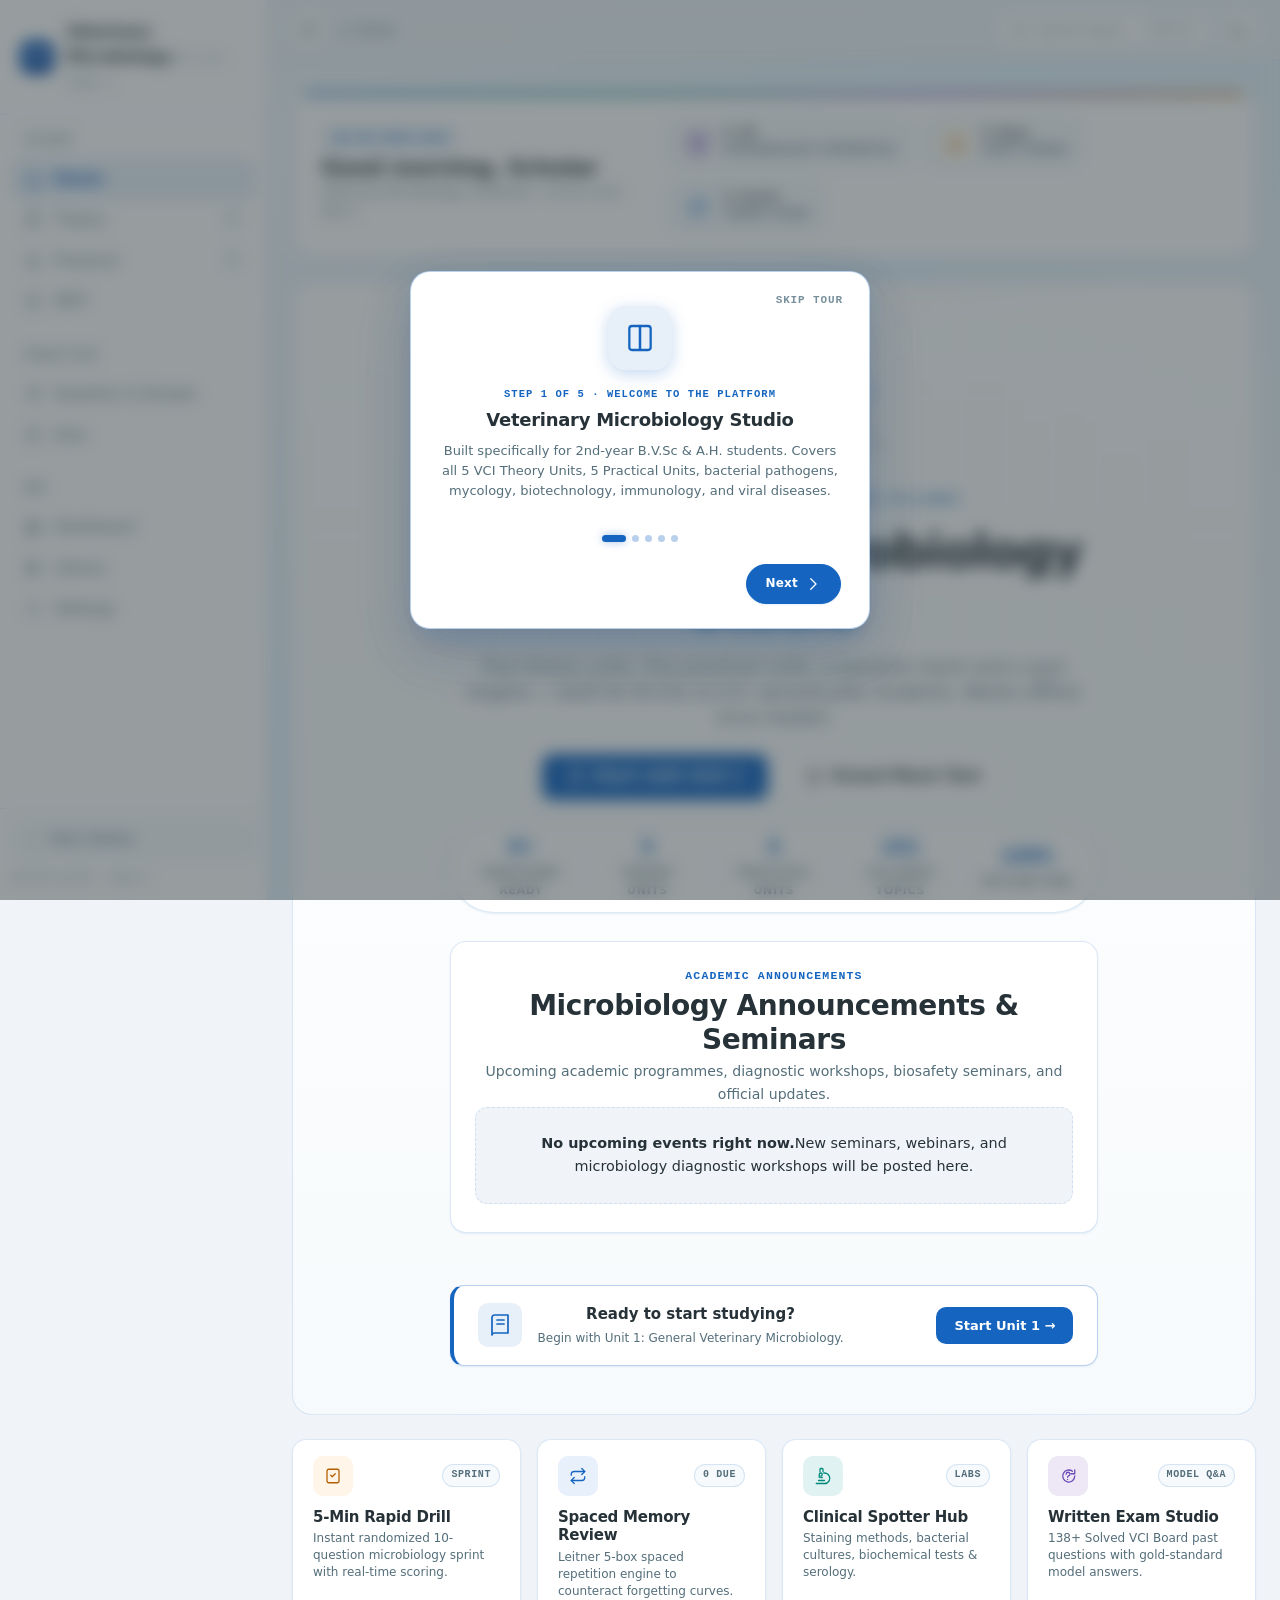
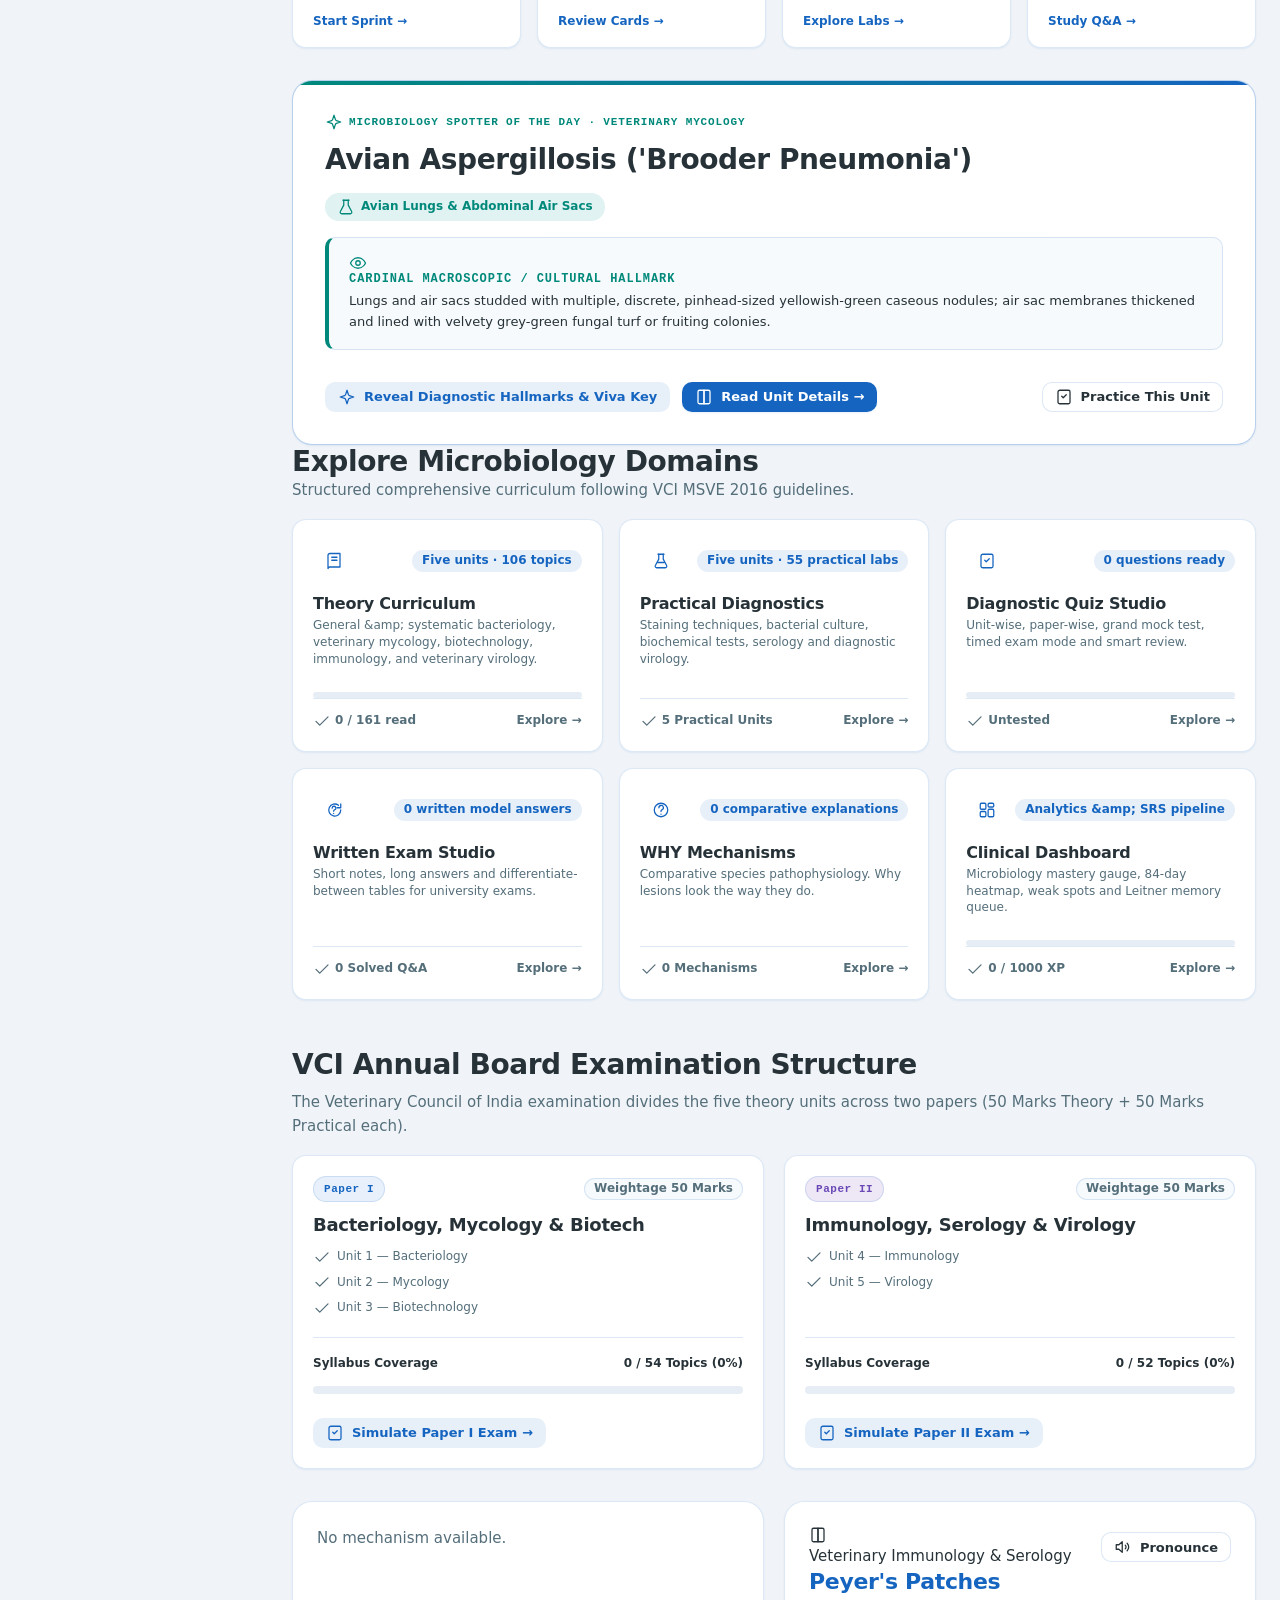
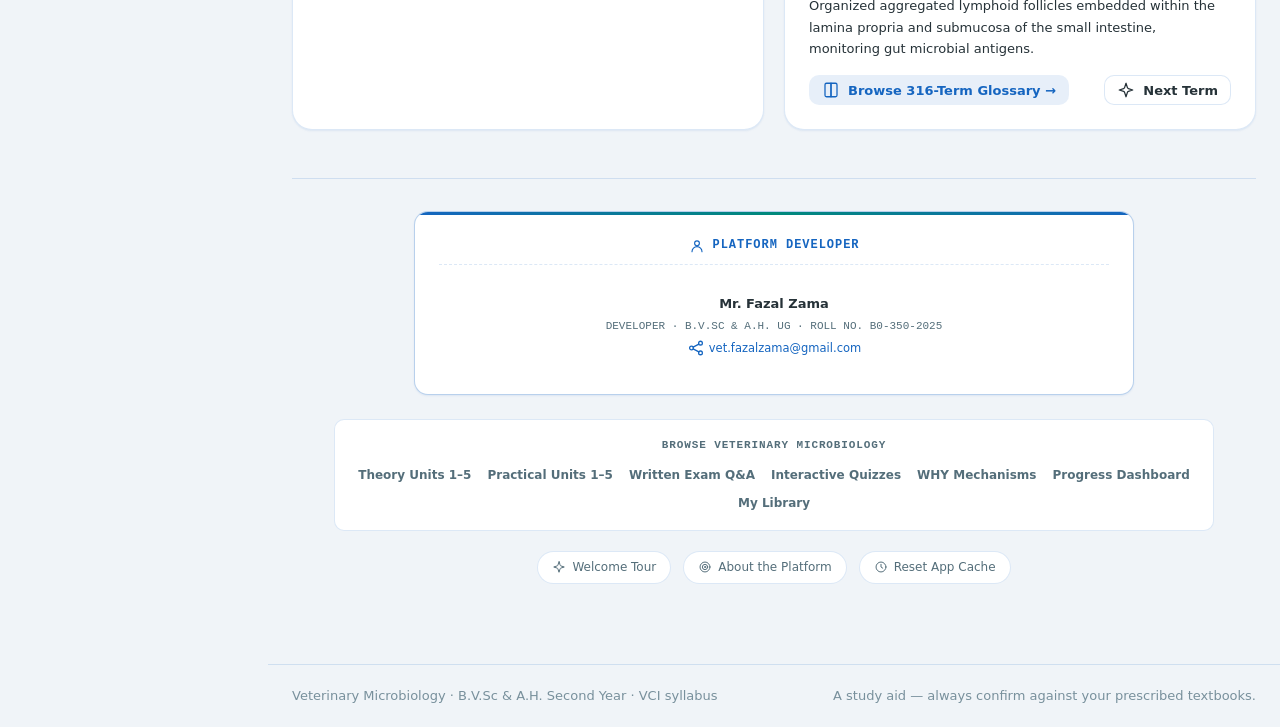
==== index.html @ b08b24ae "Update Microbiology Studio content (06-09-2026 17:50:51.64)" ====
<!DOCTYPE html>
<html lang="en">
<head>
<meta charset="utf-8">
<meta name="viewport" content="width=device-width, initial-scale=1, viewport-fit=cover">
<title>Veterinary Microbiology Studio — Notes, Q&amp;A and Quizzes</title>
<meta name="description" content="A complete study companion for B.V.Sc second-year Veterinary Microbiology: five theory units, five practical units, question bank, quizzes and progress dashboard. Works offline.">
<meta name="theme-color" content="#1565c0">

<link rel="manifest" href="manifest.json">
<link rel="icon" href="data:image/svg+xml,<svg xmlns='http://www.w3.org/2000/svg' viewBox='0 0 32 32'><rect width='32' height='32' rx='7' fill='%231565c0'/><text x='16' y='22' font-size='16' font-family='monospace' font-weight='bold' fill='white' text-anchor='middle'>VM</text></svg>">

<!-- Theme must be applied before first paint to avoid a white flash -->
<script>
  (function () {
    try {
      var t = JSON.parse(localStorage.getItem("vmicro-theme") || '"light"');
      document.documentElement.setAttribute("data-theme", t === "dark" ? "dark" : "light");
    } catch (e) {}
  })();
</script>

<link rel="stylesheet" href="assets/css/tokens.css">
<link rel="stylesheet" href="assets/css/main.css">
<link rel="stylesheet" href="assets/css/sections.css">
<link rel="stylesheet" href="assets/css/deep-guide.css">
<link rel="stylesheet" href="assets/css/events.css">
<link rel="stylesheet" href="assets/css/animations.css">
</head>

<body>

<div class="app">

  <!-- ==================== SIDEBAR ==================== -->
  <aside class="sidebar" id="sidebar">
    <a class="brand" href="#/">
      <span class="brand__mark">VM</span>
      <span>
        <span class="brand__name">Veterinary Microbiology</span>
        <span class="brand__sub">B.V.Sc · YEAR 2</span>
      </span>
    </a>

    <nav class="nav">
      <div class="nav__group">
        <div class="nav__label">Study</div>
        <a class="nav__link" data-nav="home" href="#/">
          <svg class="ico" viewBox="0 0 24 24" fill="none" stroke="currentColor" stroke-width="1.7" stroke-linecap="round" stroke-linejoin="round"><path d="M3 10.5 12 3l9 7.5"/><path d="M5 9.5V21h14V9.5"/></svg>
          Home</a>
        <a class="nav__link" data-nav="theory" href="#/theory">
          <svg class="ico" viewBox="0 0 24 24" fill="none" stroke="currentColor" stroke-width="1.7" stroke-linecap="round" stroke-linejoin="round"><path d="M4 4.5A2.5 2.5 0 0 1 6.5 2H20v18H6.5A2.5 2.5 0 0 0 4 22z"/><path d="M9 7h7M9 11h7"/></svg>
          Theory <span class="nav__badge">5</span></a>
        <a class="nav__link" data-nav="practical" href="#/practical">
          <svg class="ico" viewBox="0 0 24 24" fill="none" stroke="currentColor" stroke-width="1.7" stroke-linecap="round" stroke-linejoin="round"><path d="M9 3v6.5L4.5 18A2 2 0 0 0 6.3 21h11.4a2 2 0 0 0 1.8-3L15 9.5V3"/><path d="M8 3h8M7.5 14h9"/></svg>
          Practical <span class="nav__badge">5</span></a>
        <a class="nav__link" data-nav="why" href="#/why">
          <svg class="ico" viewBox="0 0 24 24" fill="none" stroke="currentColor" stroke-width="1.7" stroke-linecap="round" stroke-linejoin="round"><circle cx="12" cy="12" r="9"/><path d="M9.2 9a3 3 0 1 1 4 2.8c-.8.4-1.2 1-1.2 1.9v.3"/><path d="M12 17.5h.01"/></svg>
          WHY</a>
      </div>

      <div class="nav__group">
        <div class="nav__label">Practise</div>
        <a class="nav__link" data-nav="qa" href="#/qa">
          <svg class="ico" viewBox="0 0 24 24" fill="none" stroke="currentColor" stroke-width="1.7" stroke-linecap="round" stroke-linejoin="round"><path d="M21 12a8 8 0 1 1-3.1-6.3"/><path d="M21 4v5h-5"/><path d="M9.5 9.5a2.5 2.5 0 1 1 3.2 2.4c-.7.3-1.2.9-1.2 1.7"/><path d="M11.5 16.5h.01"/></svg>
          Question &amp; Answer</a>
        <a class="nav__link" data-nav="quiz" href="#/quiz">
          <svg class="ico" viewBox="0 0 24 24" fill="none" stroke="currentColor" stroke-width="1.7" stroke-linecap="round" stroke-linejoin="round"><path d="M4 5.5A2.5 2.5 0 0 1 6.5 3H18a2 2 0 0 1 2 2v14a2 2 0 0 1-2 2H6.5A2.5 2.5 0 0 1 4 18.5z"/><path d="m9 11 2 2 4-4"/></svg>
          Quiz</a>
      </div>

      <div class="nav__group">
        <div class="nav__label">Me</div>
        <a class="nav__link" data-nav="dashboard" href="#/dashboard">
          <svg class="ico" viewBox="0 0 24 24" fill="none" stroke="currentColor" stroke-width="1.7" stroke-linecap="round" stroke-linejoin="round"><rect x="3" y="3" width="7.5" height="8" rx="1.5"/><rect x="13.5" y="3" width="7.5" height="5" rx="1.5"/><rect x="3" y="14" width="7.5" height="7" rx="1.5"/><rect x="13.5" y="11" width="7.5" height="10" rx="1.5"/></svg>
          Dashboard</a>
        <a class="nav__link" data-nav="library" href="#/library">
          <svg class="ico" viewBox="0 0 24 24" fill="none" stroke="currentColor" stroke-width="1.7" stroke-linecap="round" stroke-linejoin="round"><path d="M5 4h4v16H5zM11 4h3v16h-3z"/><path d="m17.2 4.7 3 15.1"/></svg>
          Library</a>
        <a class="nav__link" data-nav="me" href="#/me">
          <svg class="ico" viewBox="0 0 24 24" fill="none" stroke="currentColor" stroke-width="1.7" stroke-linecap="round" stroke-linejoin="round"><circle cx="12" cy="8" r="3.6"/><path d="M4.5 20.5a7.5 7.5 0 0 1 15 0"/></svg>
          Settings</a>
      </div>
    </nav>

    <div class="sidebar__foot">
      <button class="sidebar-collapse-btn" id="sidebar-collapse-btn" type="button" title="Hide navigation panel" aria-label="Hide navigation panel">
        <svg class="ico" viewBox="0 0 24 24" fill="none" stroke="currentColor" stroke-width="1.7" stroke-linecap="round" stroke-linejoin="round"><path d="M15 5 8 12l7 7"/></svg>
        <span>Hide Sidebar</span>
      </button>
      <span class="small faint">B.V.Sc &amp; A.H. · Year 2</span>
    </div>
  </aside>

  <!-- ==================== MAIN ==================== -->
  <div class="main">

    <header class="topbar">
      <button class="iconbtn topbar__menu" id="menubtn" aria-label="Toggle navigation panel" title="Toggle navigation panel">
        <svg class="ico" viewBox="0 0 24 24" fill="none" stroke="currentColor" stroke-width="1.7" stroke-linecap="round"><path d="M4 7h16M4 12h16M4 17h16"/></svg>
      </button>

      <nav class="crumbs" id="crumbs" aria-label="Breadcrumb"></nav>

      <div class="topbar__spacer"></div>

      <button class="searchbtn" id="searchbtn" aria-label="Search">
        <svg class="ico" viewBox="0 0 24 24" fill="none" stroke="currentColor" stroke-width="1.7" stroke-linecap="round"><circle cx="11" cy="11" r="7"/><path d="m20 20-3.6-3.6"/></svg>
        <span>Search topics…</span>
        <kbd>Ctrl K</kbd>
      </button>

      <button class="iconbtn" id="themebtn" aria-label="Toggle theme"></button>
    </header>

    <main class="content">
      <div class="content__inner" id="view"><!-- rendered by app.js --></div>
    </main>

    <footer class="appfoot">
      <span>Veterinary Microbiology · B.V.Sc &amp; A.H. Second Year · VCI syllabus</span>
      <span class="push">A study aid — always confirm against your prescribed textbooks.</span>
    </footer>

  </div>
</div>

<!-- ==================== BOTTOM NAV (mobile) ==================== -->
<nav class="bottomnav" aria-label="Primary">
  <a class="bottomnav__item" data-nav="theory" href="#/theory">
    <svg class="ico" viewBox="0 0 24 24" fill="none" stroke="currentColor" stroke-width="1.7" stroke-linecap="round" stroke-linejoin="round"><path d="M4 4.5A2.5 2.5 0 0 1 6.5 2H20v18H6.5A2.5 2.5 0 0 0 4 22z"/><path d="M9 7h7M9 11h7"/></svg>
    <span>Theory</span></a>

  <a class="bottomnav__item" data-nav="practical" href="#/practical">
    <svg class="ico" viewBox="0 0 24 24" fill="none" stroke="currentColor" stroke-width="1.7" stroke-linecap="round" stroke-linejoin="round"><path d="M9 3v6.5L4.5 18A2 2 0 0 0 6.3 21h11.4a2 2 0 0 0 1.8-3L15 9.5V3"/><path d="M8 3h8M7.5 14h9"/></svg>
    <span>Practical</span></a>

  <div class="bottomnav__fab">
    <a data-nav="quiz" href="#/quiz" aria-label="Quiz">
      <svg class="ico" viewBox="0 0 24 24" fill="none" stroke="currentColor" stroke-width="1.9" stroke-linecap="round" stroke-linejoin="round"><path d="M4 5.5A2.5 2.5 0 0 1 6.5 3H18a2 2 0 0 1 2 2v14a2 2 0 0 1-2 2H6.5A2.5 2.5 0 0 1 4 18.5z"/><path d="m9 11 2 2 4-4"/></svg>
    </a>
  </div>

  <a class="bottomnav__item" data-nav="qa" href="#/qa">
    <svg class="ico" viewBox="0 0 24 24" fill="none" stroke="currentColor" stroke-width="1.7" stroke-linecap="round" stroke-linejoin="round"><path d="M21 12a8 8 0 1 1-3.1-6.3"/><path d="M21 4v5h-5"/><path d="M9.5 9.5a2.5 2.5 0 1 1 3.2 2.4c-.7.3-1.2.9-1.2 1.7"/><path d="M11.5 16.5h.01"/></svg>
    <span>Q&amp;A</span></a>

  <a class="bottomnav__item" data-nav="dashboard" href="#/dashboard">
    <svg class="ico" viewBox="0 0 24 24" fill="none" stroke="currentColor" stroke-width="1.7" stroke-linecap="round" stroke-linejoin="round"><rect x="3" y="3" width="7.5" height="8" rx="1.5"/><rect x="13.5" y="3" width="7.5" height="5" rx="1.5"/><rect x="3" y="14" width="7.5" height="7" rx="1.5"/><rect x="13.5" y="11" width="7.5" height="10" rx="1.5"/></svg>
    <span>Progress</span></a>
</nav>

<!-- ==================== SEARCH PALETTE ==================== -->
<div class="modal" id="searchmodal" hidden>
  <div class="modal__scrim" id="searchscrim"></div>
  <div class="palette" role="dialog" aria-modal="true" aria-label="Search">
    <input class="palette__input" id="searchinput" type="text" placeholder="Search units, topics, questions…" autocomplete="off">
    <div class="palette__results" id="searchresults"></div>
    <div class="palette__hint">
      <span>↑ ↓ to move</span><span>Enter to open</span><span>Esc to close</span>
    </div>
  </div>
</div>

<!-- ==================== ABOUT MODAL ==================== -->
<div class="about-modal" id="aboutmodal" style="display:none;" onclick="if(event.target===this) app.closeAbout()">
  <div class="about-card" role="dialog" aria-modal="true" aria-label="About Veterinary Microbiology Studio">
    <button class="about-close" onclick="app.closeAbout()" aria-label="Close">&times;</button>
    <div class="about-hero">
      <h2 class="about-hero-title">Veterinary Microbiology Studio</h2>
      <div class="about-hero-tag">VETERINARY CURRICULUM COMPANION</div>
    </div>

    <div class="about-section">
      <div class="about-section-head">Overview</div>
      <p>A comprehensive, interactive curriculum companion for B.V.Sc. &amp; A.H. Second Year Veterinary Microbiology (VCI MSVE 2016 Syllabus). Designed for veterinary undergraduate students, it integrates 5 theory units, 5 practical units, systematic bacteriology, mycology, biotechnology, immunology, virology notes, clinical correlations, question banks, quizzes and an offline-first revision dashboard.</p>
    </div>

    <div class="about-section">
      <div class="about-section-head">Vision &amp; Mission</div>
      <ul class="about-list">
        <li><b>Complete VCI Syllabus:</b> Full coverage of General &amp; Systematic Bacteriology, Veterinary Mycology, Microbial Biotechnology, Immunology &amp; Serology, and General &amp; Systematic Virology.</li>
        <li><b>Diagnostic Logic:</b> Pair every pathogen with morphology, staining, culture characteristics, virulence determinants, and diagnostic protocols.</li>
        <li><b>Active Recall:</b> Unit-wise quizzes, paper-wise practice, spaced repetition review, and written exam Q&amp;A banks.</li>
        <li><b>Accessible &amp; Offline:</b> 100% free, fast, responsive PWA that runs offline on any phone or laptop.</li>
      </ul>
    </div>

    <div class="about-section">
      <div class="about-section-head">Developer</div>
      <ul class="about-list">
        <li><b>Mr. Fazal Zama</b> &middot; Developer &middot; B.V.Sc &amp; A.H. UG &middot; Roll No. B0-350-2025 &middot; <a class="credit-contact" href="mailto:vet.fazalzama@gmail.com">vet.fazalzama@gmail.com</a></li>
      </ul>
    </div>
  </div>
</div>

<!-- ==================== ONBOARDING TOUR ==================== -->
<div class="onboard-modal" id="onboard-modal" style="display:none;" onclick="if(event.target===this) app.closeOnboarding(true)">
  <div class="onboard-card" role="dialog" aria-modal="true" aria-label="Welcome tour">
    <!-- contents dynamically injected by app._renderOnboardSlide() -->
  </div>
</div>

<!-- ==================== INSTALL BANNER ==================== -->
<div class="install-banner" id="install-banner" role="region" aria-label="Install app">
  <div class="install-icon">
    <svg class="ico" viewBox="0 0 24 24" fill="none" stroke="currentColor" stroke-width="1.8" stroke-linecap="round" stroke-linejoin="round"><path d="M21 15v4a2 2 0 0 1-2 2H5a2 2 0 0 1-2-2v-4"/><polyline points="7 10 12 15 17 10"/><line x1="12" y1="15" x2="12" y2="3"/></svg>
  </div>
  <div class="install-msg">
    Install <b>Veterinary Microbiology Studio</b> — 100% offline access, instant loading, lives on your device.
  </div>
  <button class="install-btn" onclick="app.triggerInstall()">Install App</button>
  <button class="install-close" onclick="app.dismissInstall()" aria-label="Dismiss">&times;</button>
</div>

<div class="toast" id="toast" role="status" aria-live="polite"></div>

<!-- ==================== SCRIPTS ====================
     ORDER MATTERS.
     1. Data files first — they only declare variables.
     2. store.js — needs nothing.
     3. quiz.js / dashboard.js — need store + syllabus.
     4. app.js LAST — it boots the whole site.
================================================== -->
<script src="data/data-syllabus.JS"></script>
<script src="data/data-theory-unit1.JS"></script>
<script src="data/data-theory-unit2.JS"></script>
<script src="data/data-theory-unit3.JS"></script>
<script src="data/data-theory-unit4.JS"></script>
<script src="data/data-theory-unit5.JS"></script>
<script src="data/data-practical.JS"></script>
<script src="data/data-why.JS"></script>
<script src="data/data-qa.JS"></script>
<script src="data/data-quiz.JS"></script>
<script src="data/events-data.js"></script>

<script src="js/store.js"></script>
<script src="js/quiz.js"></script>
<script src="js/dashboard.js"></script>
<script src="js/glossary.js"></script>
<script src="js/search.js"></script>
<script src="js/deep-guide.js"></script>
<script src="js/events.js"></script>
<script src="js/app.js"></script>

<script>
  /* ---- Offline indicator ---- */
  (function () {
    var pill = null;
    function update() {
      if (navigator.onLine) { if (pill) { pill.remove(); pill = null; } return; }
      if (!pill) {
        pill = document.createElement("div");
        pill.className = "offline";
        pill.textContent = "Offline — saved lessons still work";
        document.body.appendChild(pill);
      }
    }
    window.addEventListener("online", update);
    window.addEventListener("offline", update);
    update();
  })();

  /* ---- Hide the bottom nav while scrolling down, show on scroll up ---- */
  (function () {
    var last = 0;
    var target = document.querySelector(".content");
    if (!target) return;
    window.addEventListener("scroll", function () {
      var y = window.scrollY;
      if (y > last && y > 140) document.body.classList.add("hide-bottomnav");
      else document.body.classList.remove("hide-bottomnav");
      last = y;
    }, { passive: true });
  })();

  /* ---- Service worker: offline support.
         Only registers over http/https — not from file:// ---- */
  if ("serviceWorker" in navigator && location.protocol.indexOf("http") === 0) {
    window.addEventListener("load", function () {
      navigator.serviceWorker.register("service-worker.js").catch(function () {});
    });
  }
</script>

</body>
</html>
---- assets/css/tokens.css ----
/* ============================================================
   IVRI STUDY STUDIO — SHARED DESIGN TOKENS
   ------------------------------------------------------------
   This is the ONE theme used across every IVRI subject site
   (Anatomy, Pathology, Microbiology, Biochemistry, ...).

   It is the "Academic" light theme carried over from the
   Veterinary Anatomy site: institutional medical blue on a soft
   blue-grey ground, Inter + JetBrains Mono, accessible dark
   semantic colours on light surfaces.

   *** DO NOT INVENT A NEW PALETTE FOR A NEW SUBJECT. ***
   Copy this file unchanged into the next subject site. Every
   colour, size and spacing value in the whole app comes from
   here, so the sites stay identical and there is only ever one
   file to maintain.

   Light is the DEFAULT and canonical theme. A restrained dark
   mode exists only as a night-reading convenience and uses the
   same hues — it is deliberately NOT the old neon theme.
   ============================================================ */

:root {

  /* ============================================================
     1. BRAND PALETTE — the Academic medical set
     ============================================================ */
  --ivri-blue:        #1565c0;   /* PRIMARY — institutional medical blue */
  --ivri-blue-dark:   #0d47a1;
  --ivri-blue-light:  #e8f1fb;

  --ivri-teal:        #00897b;   /* Lab / practical */
  --ivri-teal-dark:   #00695c;
  --ivri-teal-light:  #e0f2f1;

  --ivri-purple:      #6a48b5;   /* Concepts / WHY (darkened for contrast) */
  --ivri-purple-fill: #7e57c2;
  --ivri-purple-light:#ede7f6;

  --ivri-amber:       #b25e00;   /* Assessment / quiz (darkened for contrast) */
  --ivri-amber-fill:  #ffa726;   /* use for fills and gradients only */
  --ivri-amber-light: #fff5e8;

  --ivri-coral:       #d84315;   /* Warning / important */
  --ivri-sage:        #2e7d32;   /* Success / healthy */

  /* ============================================================
     2. SURFACES
     ============================================================ */
  --bg:            #f0f4f8;      /* soft blue-grey, never stark white */
  --bg-alt:        #e6edf5;
  --surface:       #ffffff;
  --surface-2:     #f7fafc;
  --surface-hover: #eef4fa;
  --overlay:       rgba(38, 50, 56, .48);

  /* Gentle gradient + dot grid behind the whole app, as on the anatomy site */
  --bg-image:
    radial-gradient(rgba(21, 101, 192, .035) 1.2px, transparent 1.2px),
    linear-gradient(135deg, #f5f7fa 0%, #e3f2fd 50%, #f0f4f8 100%);
  --bg-image-size: 24px 24px, 100% 100%;

  /* ============================================================
     3. LINES — subtle blue borders, not grey
     ============================================================ */
  --border:        rgba(21, 101, 192, .15);
  --border-strong: rgba(21, 101, 192, .30);

  /* ============================================================
     4. TEXT
     ============================================================ */
  --text:          #263238;      /* dark blue-grey */
  --text-muted:    #546e7a;
  --text-faint:    #78909c;
  --text-invert:   #ffffff;

  /* ============================================================
     5. ACCENT — set per section, defaults to primary blue
     ============================================================ */
  --accent:        var(--ivri-blue);
  --accent-soft:   rgba(21, 101, 192, .10);
  --accent-line:   rgba(21, 101, 192, .32);

  /* ============================================================
     6. STATUS — accessible dark foregrounds on pale grounds
     ============================================================ */
  --ok:            #2e7d32;
  --ok-soft:       #e8f5e9;
  --warn:          #8d5a0b;
  --warn-soft:     #fff5e8;
  --danger:        #c62828;
  --danger-soft:   #fdecea;
  --info:          #1565c0;
  --info-soft:     #e8f1fb;

  /* ============================================================
     7. HIGHLIGHTER PENS (Library / lesson highlighting)
     ============================================================ */
  --hl-yellow:        #fef08a;
  --hl-yellow-ink:    #713f12;
  --hl-yellow-border: #eab308;
  --hl-green:         #bbf7d0;
  --hl-green-ink:     #14532d;
  --hl-green-border:  #22c55e;
  --hl-blue:          #bfdbfe;
  --hl-blue-ink:      #1e3a8a;
  --hl-blue-border:   #3b82f6;
  --hl-pink:          #fbcfe8;
  --hl-pink-ink:      #831843;
  --hl-pink-border:   #ec4899;
  --hl-orange:        #fed7aa;
  --hl-orange-ink:    #7c2d12;
  --hl-orange-border: #f97316;
  --hl-purple:        #e9d5ff;
  --hl-purple-ink:    #581c87;
  --hl-purple-border: #a855f7;

  /* ============================================================
     8. ELEVATION — soft blue-tinted shadows, not black
     ============================================================ */
  --shadow-sm: 0 1px 2px rgba(21, 101, 192, .06), 0 1px 3px rgba(21, 101, 192, .04);
  --shadow-md: 0 2px 8px rgba(21, 101, 192, .08), 0 8px 30px rgba(21, 101, 192, .07);
  --shadow-lg: 0 8px 20px rgba(21, 101, 192, .10), 0 24px 60px rgba(21, 101, 192, .12);

  /* ============================================================
     9. TYPE
     ============================================================ */
  --font-sans: "Inter", ui-sans-serif, system-ui, -apple-system, "Segoe UI", Roboto, sans-serif;
  --font-mono: "JetBrains Mono", ui-monospace, "SF Mono", "Cascadia Mono", Consolas, monospace;

  --fs-xs:   0.75rem;   /* 12 */
  --fs-sm:   0.8125rem; /* 13 */
  --fs-base: 0.9375rem; /* 15 */
  --fs-md:   1rem;      /* 16 */
  --fs-lg:   1.125rem;  /* 18 */
  --fs-xl:   1.375rem;  /* 22 */
  --fs-2xl:  1.75rem;   /* 28 */
  --fs-3xl:  2.25rem;   /* 36 */
  --fs-4xl:  3rem;      /* 48 */

  --lh-tight: 1.2;
  --lh-snug:  1.4;
  --lh-body:  1.65;

  /* ============================================================
     10. SPACE, RADIUS, LAYOUT, MOTION
     ============================================================ */
  --s1: 4px;  --s2: 8px;  --s3: 12px; --s4: 16px;
  --s5: 20px; --s6: 24px; --s8: 32px; --s10: 40px;
  --s12: 48px; --s16: 64px; --s20: 80px;

  --r-sm: 6px; --r-md: 10px; --r-lg: 14px; --r-xl: 20px; --r-full: 999px;

  --sidebar-w: 268px;
  --header-h: 60px;
  --content-max: 1180px;
  --reading-max: 74ch;

  --ease: cubic-bezier(.4, 0, .2, 1);
  --dur-fast: 120ms;
  --dur: 200ms;
}

/* ============================================================
   SECTION ACCENTS
   Each area of the site tints itself from the same Academic set.
   These are the ONLY per-section colours — do not add more.
   ============================================================ */
[data-section="theory"]    { --accent: var(--ivri-blue);   --accent-soft: rgba(21, 101, 192, .10); --accent-line: rgba(21, 101, 192, .32); }
[data-section="practical"] { --accent: var(--ivri-teal);   --accent-soft: rgba(0, 137, 123, .10);  --accent-line: rgba(0, 137, 123, .32); }
[data-section="quiz"]      { --accent: var(--ivri-amber);  --accent-soft: rgba(178, 94, 0, .10);   --accent-line: rgba(178, 94, 0, .30); }
[data-section="why"]       { --accent: var(--ivri-purple); --accent-soft: rgba(106, 72, 181, .10); --accent-line: rgba(106, 72, 181, .30); }
[data-section="dashboard"] { --accent: var(--ivri-blue);   --accent-soft: rgba(21, 101, 192, .10); --accent-line: rgba(21, 101, 192, .32); }

/* ============================================================
   DARK MODE — night reading only.
   Same hues, lifted for legibility on a dark ground. Restrained
   slate surfaces; deliberately NOT the old neon theme.
   Applied only when the student explicitly chooses it, because
   the app defaults to light.
   ============================================================ */
:root[data-theme="dark"] {
  --ivri-blue:        #64b5f6;
  --ivri-blue-dark:   #90caf9;
  --ivri-blue-light:  rgba(100, 181, 246, .14);

  --ivri-teal:        #4db6ac;
  --ivri-teal-dark:   #80cbc4;
  --ivri-teal-light:  rgba(77, 182, 172, .14);

  --ivri-purple:      #b39ddb;
  --ivri-purple-fill: #b39ddb;
  --ivri-purple-light:rgba(179, 157, 219, .14);

  --ivri-amber:       #ffb74d;
  --ivri-amber-fill:  #ffb74d;
  --ivri-amber-light: rgba(255, 183, 77, .14);

  --ivri-coral:       #ff8a65;
  --ivri-sage:        #81c784;

  --bg:            #121a22;
  --bg-alt:        #172029;
  --surface:       #1b242e;
  --surface-2:     #212c38;
  --surface-hover: #263340;
  --overlay:       rgba(0, 0, 0, .62);

  --bg-image: none;
  --bg-image-size: auto;

  --border:        rgba(144, 202, 249, .16);
  --border-strong: rgba(144, 202, 249, .30);

  --text:          #e3eaf2;
  --text-muted:    #a3b3c2;
  --text-faint:    #7d8fa0;
  --text-invert:   #121a22;

  --accent:        var(--ivri-blue);
  --accent-soft:   rgba(100, 181, 246, .14);
  --accent-line:   rgba(100, 181, 246, .34);

  --ok:            #81c784;
  --ok-soft:       rgba(129, 199, 132, .14);
  --warn:          #ffb74d;
  --warn-soft:     rgba(255, 183, 77, .14);
  --danger:        #ef9a9a;
  --danger-soft:   rgba(239, 154, 154, .14);
  --info:          #64b5f6;
  --info-soft:     rgba(100, 181, 246, .14);

  --hl-yellow:        rgba(234, 179, 8, .28);
  --hl-yellow-ink:    #fef08a;
  --hl-yellow-border: #facc15;
  --hl-green:         rgba(34, 197, 94, .25);
  --hl-green-ink:     #bbf7d0;
  --hl-green-border:  #4ade80;
  --hl-blue:          rgba(59, 130, 246, .26);
  --hl-blue-ink:      #bfdbfe;
  --hl-blue-border:   #60a5fa;
  --hl-pink:          rgba(236, 72, 153, .28);
  --hl-pink-ink:      #fbcfe8;
  --hl-pink-border:   #f472b6;
  --hl-orange:        rgba(249, 115, 22, .28);
  --hl-orange-ink:    #fed7aa;
  --hl-orange-border: #fb923c;
  --hl-purple:        rgba(168, 85, 247, .28);
  --hl-purple-ink:    #e9d5ff;
  --hl-purple-border: #c084fc;

  --shadow-sm: 0 1px 2px rgba(0, 0, 0, .40);
  --shadow-md: 0 2px 8px rgba(0, 0, 0, .45), 0 12px 28px rgba(0, 0, 0, .35);
  --shadow-lg: 0 10px 30px rgba(0, 0, 0, .50), 0 30px 70px rgba(0, 0, 0, .45);
}

/* Dark-mode section accents use the lifted hues automatically,
   so only the soft tints need restating. */
:root[data-theme="dark"] [data-section="theory"],
:root[data-theme="dark"] [data-section="dashboard"] { --accent-soft: rgba(100, 181, 246, .14); --accent-line: rgba(100, 181, 246, .34); }
:root[data-theme="dark"] [data-section="practical"] { --accent-soft: rgba(77, 182, 172, .14);  --accent-line: rgba(77, 182, 172, .34); }
:root[data-theme="dark"] [data-section="quiz"]      { --accent-soft: rgba(255, 183, 77, .14);  --accent-line: rgba(255, 183, 77, .34); }
:root[data-theme="dark"] [data-section="why"]       { --accent-soft: rgba(179, 157, 219, .14); --accent-line: rgba(179, 157, 219, .34); }
---- assets/css/main.css ----
/* ============================================================
   VET PATHOLOGY STUDIO — Base + Layout + Components
   ============================================================ */

/* ---------- Reset ---------- */
*, *::before, *::after { box-sizing: border-box; }
* { margin: 0; }
html { -webkit-text-size-adjust: 100%; scroll-behavior: smooth; }
@media (prefers-reduced-motion: reduce) {
  html { scroll-behavior: auto; }
  *, *::before, *::after { animation-duration: .01ms !important; transition-duration: .01ms !important; }
}

body {
  font-family: var(--font-sans);
  font-size: var(--fs-base);
  line-height: var(--lh-body);
  color: var(--text);
  background-color: var(--bg);
  background-image: var(--bg-image);
  background-size: var(--bg-image-size);
  background-attachment: fixed;
  -webkit-font-smoothing: antialiased;
  min-height: 100vh;
}

img, svg, video { display: block; max-width: 100%; }

/* Default size for every inline icon. Components may override it. */
.ico { width: 18px; height: 18px; flex: none; }
button, input, select, textarea { font: inherit; color: inherit; }
button { cursor: pointer; background: none; border: none; }
a { color: var(--accent); text-decoration: none; }
a:hover { text-decoration: underline; }
ul, ol { padding-left: 1.25em; }
hr { border: none; border-top: 1px solid var(--border); margin: var(--s8) 0; }
[hidden] { display: none !important; }

:focus-visible {
  outline: 2px solid var(--accent);
  outline-offset: 2px;
  border-radius: var(--r-sm);
}

/* ---------- Typography ---------- */
h1, h2, h3, h4, h5 { line-height: var(--lh-tight); font-weight: 680; letter-spacing: -.015em; }
h1 { font-size: var(--fs-3xl); }
h2 { font-size: var(--fs-2xl); }
h3 { font-size: var(--fs-xl); }
h4 { font-size: var(--fs-lg); }
h5 { font-size: var(--fs-md); }

.eyebrow {
  font-family: var(--font-mono);
  font-size: var(--fs-xs);
  letter-spacing: .14em;
  text-transform: uppercase;
  color: var(--accent);
  font-weight: 600;
}
.lede { font-size: var(--fs-lg); color: var(--text-muted); line-height: var(--lh-snug); }
.muted { color: var(--text-muted); }
.faint { color: var(--text-faint); }
.mono { font-family: var(--font-mono); }
.small { font-size: var(--fs-sm); }
.center { text-align: center; }
.prose { max-width: var(--reading-max); }
.prose > * + * { margin-top: var(--s4); }
.prose h2 { margin-top: var(--s10); }
.prose h3 { margin-top: var(--s8); }
.prose li + li { margin-top: var(--s2); }

/* ============================================================
   APP SHELL
   ============================================================ */
.app { display: flex; min-height: 100vh; }

/* ---------- Sidebar ---------- */
.sidebar {
  width: var(--sidebar-w);
  flex: 0 0 var(--sidebar-w);
  background: var(--surface);
  border-right: 1px solid var(--border);
  display: flex;
  flex-direction: column;
  position: sticky;
  top: 0;
  height: 100vh;
  z-index: 40;
}

.brand {
  display: flex;
  align-items: center;
  gap: var(--s3);
  padding: var(--s5) var(--s5);
  border-bottom: 1px solid var(--border);
  text-decoration: none;
  color: var(--text);
}
.brand:hover { text-decoration: none; }
.brand__mark {
  width: 34px; height: 34px; flex: none;
  border-radius: var(--r-md);
  background: linear-gradient(140deg, var(--ivri-blue), var(--ivri-blue-dark));
  display: grid; place-items: center;
  color: #fff; font-weight: 800; font-size: var(--fs-sm);
  font-family: var(--font-mono);
  box-shadow: var(--shadow-sm);
}
.brand__name { font-weight: 700; font-size: var(--fs-base); line-height: 1.15; letter-spacing: -.02em; }
.brand__sub { font-size: var(--fs-xs); color: var(--text-faint); font-family: var(--font-mono); letter-spacing: .06em; }

.nav { flex: 1; overflow-y: auto; padding: var(--s4) var(--s3) var(--s8); }
.nav__group + .nav__group { margin-top: var(--s6); }
.nav__label {
  font-size: var(--fs-xs); font-weight: 650; letter-spacing: .1em;
  text-transform: uppercase; color: var(--text-faint);
  padding: 0 var(--s3) var(--s2);
}
.nav__link {
  display: flex; align-items: center; gap: var(--s3);
  padding: var(--s2) var(--s3);
  border-radius: var(--r-md);
  color: var(--text-muted);
  font-size: var(--fs-base);
  font-weight: 520;
  text-decoration: none;
  transition: background var(--dur-fast) var(--ease), color var(--dur-fast) var(--ease);
}
.nav__link:hover { background: var(--surface-hover); color: var(--text); text-decoration: none; }
.nav__link .ico { flex: none; width: 18px; height: 18px; opacity: .85; }
.nav__link.is-active {
  background: var(--accent-soft);
  color: var(--accent);
  font-weight: 620;
}
.nav__link.is-active .ico { opacity: 1; }
.nav__badge {
  margin-left: auto;
  font-family: var(--font-mono); font-size: var(--fs-xs);
  color: var(--text-faint);
  background: var(--surface-2);
  border: 1px solid var(--border);
  padding: 0 6px; border-radius: var(--r-full);
}

.sidebar {
  width: var(--sidebar-w);
  flex: 0 0 var(--sidebar-w);
  background: var(--surface);
  border-right: 1px solid var(--border);
  display: flex;
  flex-direction: column;
  position: sticky;
  top: 0;
  height: 100vh;
  z-index: 40;
  transition: transform var(--dur) var(--ease), margin-left var(--dur) var(--ease), margin-right var(--dur) var(--ease), opacity var(--dur) var(--ease);
}

.sidebar__foot {
  border-top: 1px solid var(--border);
  padding: var(--s3);
  display: flex; flex-direction: column; gap: var(--s2);
}

.sidebar-collapse-btn {
  width: 100%;
  display: flex;
  align-items: center;
  gap: var(--s2);
  padding: 8px 12px;
  background: var(--surface-2, rgba(21, 101, 192, 0.05));
  border: 1px solid var(--border);
  border-radius: var(--r-md);
  color: var(--text-faint);
  font-size: var(--fs-xs);
  font-family: inherit;
  font-weight: 560;
  cursor: pointer;
  transition: background 0.15s ease, color 0.15s ease, border-color 0.15s ease;
}

.sidebar-collapse-btn:hover {
  background: rgba(21, 101, 192, 0.1);
  color: var(--ivri-blue, #1565c0);
  border-color: var(--ivri-blue, #1565c0);
}

.sidebar-collapse-btn .ico {
  width: 16px;
  height: 16px;
}

@media (min-width: 861px) {
  body.sidebar-collapsed .sidebar {
    margin-left: calc(-1 * var(--sidebar-w));
    opacity: 0;
    pointer-events: none;
  }
  body.sidebar-collapsed[data-nav-pos="right"] .sidebar,
  [data-nav-pos="right"] body.sidebar-collapsed .sidebar {
    margin-left: 0;
    margin-right: calc(-1 * var(--sidebar-w));
    opacity: 0;
    pointer-events: none;
  }
}

/* ---------- Main column ---------- */
.main { flex: 1; min-width: 0; display: flex; flex-direction: column; transition: margin 0.25s ease; }

.topbar {
  height: var(--header-h);
  position: sticky; top: 0; z-index: 30;
  display: flex; align-items: center; gap: var(--s3);
  padding: 0 var(--s6);
  background: color-mix(in srgb, var(--bg) 88%, transparent);
  backdrop-filter: saturate(160%) blur(10px);
  border-bottom: 1px solid var(--border);
}

.topbar__menu {
  display: grid;
  place-items: center;
  cursor: pointer;
  transition: background 0.15s ease, transform 0.15s ease;
}
.topbar__menu:hover {
  background: var(--accent-soft, rgba(21, 101, 192, 0.08));
}
.topbar__menu:active {
  transform: scale(0.92);
}

.crumbs { display: flex; align-items: center; gap: var(--s2); font-size: var(--fs-sm); color: var(--text-muted); min-width: 0; }
.crumbs a { color: var(--text-muted); display: inline-flex; align-items: center; gap: 5px; }
.crumbs a:hover { color: var(--text); }
.crumbs .sep { color: var(--text-faint); }
.crumbs .cur { color: var(--text); font-weight: 560; overflow: hidden; text-overflow: ellipsis; white-space: nowrap; display: inline-flex; align-items: center; gap: 5px; }
.crumbs .ico { width: 14px; height: 14px; flex-shrink: 0; opacity: 0.8; }

.pagehead h1 .ico { width: 28px; height: 28px; vertical-align: -5px; margin-right: 8px; color: var(--accent); }
.block__label .ico { width: 15px; height: 15px; vertical-align: -2px; margin-right: 5px; color: var(--accent); }
.tab .ico { width: 15px; height: 15px; vertical-align: -2px; margin-right: 5px; }
.chip .ico { width: 13px; height: 13px; vertical-align: -2px; margin-right: 4px; }
.unitcard__no .ico { width: 16px; height: 16px; vertical-align: -3px; margin-right: 4px; }
.unitcard__meta span .ico { width: 13px; height: 13px; vertical-align: -2px; margin-right: 4px; opacity: 0.8; }
.card h3 .ico { width: 18px; height: 18px; vertical-align: -3px; margin-right: 6px; color: var(--accent); }

.topbar__spacer { flex: 1; }

.searchbtn {
  display: flex; align-items: center; gap: var(--s2);
  height: 34px; padding: 0 var(--s3);
  border: 1px solid var(--border); border-radius: var(--r-md);
  background: var(--surface); color: var(--text-faint);
  font-size: var(--fs-sm); min-width: 200px;
  transition: border-color var(--dur-fast) var(--ease);
}
.searchbtn:hover { border-color: var(--border-strong); }
.searchbtn kbd {
  margin-left: auto; font-family: var(--font-mono); font-size: 11px;
  border: 1px solid var(--border); border-radius: var(--r-sm);
  padding: 1px 5px; background: var(--surface-2); color: var(--text-faint);
}

.iconbtn {
  width: 34px; height: 34px; flex: none;
  display: grid; place-items: center;
  border: 1px solid var(--border); border-radius: var(--r-md);
  background: var(--surface); color: var(--text-muted);
  transition: all var(--dur-fast) var(--ease);
}
.iconbtn:hover { color: var(--text); border-color: var(--border-strong); background: var(--surface-hover); }

.content { flex: 1; padding: var(--s8) var(--s6) var(--s20); }
.content__inner { max-width: var(--content-max); margin: 0 auto; }

.appfoot {
  border-top: 1px solid var(--border);
  padding: var(--s5) var(--s6);
  font-size: var(--fs-sm); color: var(--text-faint);
  display: flex; flex-wrap: wrap; gap: var(--s4); align-items: center;
}

/* ============================================================
   PAGE HEADER
   ============================================================ */
.pagehead { margin-bottom: var(--s8); }
.pagehead__top { display: flex; align-items: flex-start; gap: var(--s4); flex-wrap: wrap; }
.pagehead h1 { margin-top: var(--s2); }
.pagehead .lede { margin-top: var(--s3); max-width: 68ch; }
.pagehead__actions { margin-left: auto; display: flex; gap: var(--s2); flex-wrap: wrap; }

/* ============================================================
   COMPONENTS
   ============================================================ */

/* ---------- Buttons ---------- */
.btn {
  display: inline-flex; align-items: center; justify-content: center; gap: var(--s2);
  height: 38px; padding: 0 var(--s4);
  border-radius: var(--r-md);
  border: 1px solid var(--border);
  background: var(--surface);
  color: var(--text);
  font-size: var(--fs-base); font-weight: 580;
  text-decoration: none; white-space: nowrap;
  transition: all var(--dur-fast) var(--ease);
}
.btn:hover { background: var(--surface-hover); border-color: var(--border-strong); text-decoration: none; }
.btn:active { transform: translateY(1px); }
.btn[disabled], .btn.is-disabled { opacity: .45; pointer-events: none; }

.btn--primary {
  background: var(--accent); border-color: transparent; color: #fff;
  box-shadow: var(--shadow-sm);
}
:root[data-theme="dark"] .btn--primary { color: #10141a; }
.btn--primary:hover { background: var(--accent); filter: brightness(1.08); border-color: transparent; }

.btn--ghost { background: transparent; border-color: transparent; color: var(--text-muted); }
.btn--ghost:hover { background: var(--surface-hover); color: var(--text); }

.btn--soft { background: var(--accent-soft); border-color: transparent; color: var(--accent); }
.btn--soft:hover { background: var(--accent-soft); filter: brightness(1.05); }

.btn--lg { height: 46px; padding: 0 var(--s6); font-size: var(--fs-md); }
.btn--sm { height: 30px; padding: 0 var(--s3); font-size: var(--fs-sm); }
.btn--block { width: 100%; }

/* ---------- Cards ---------- */
.card {
  background: var(--surface);
  border: 1px solid var(--border);
  border-radius: var(--r-lg);
  padding: var(--s5);
}
.card--pad-lg { padding: var(--s6); }
.card--flush { padding: 0; overflow: hidden; }

a.card, .card--link {
  display: block; color: inherit; text-decoration: none;
  transition: border-color var(--dur) var(--ease), transform var(--dur) var(--ease), box-shadow var(--dur) var(--ease);
}
a.card:hover, .card--link:hover {
  text-decoration: none;
  border-color: var(--accent-line);
  transform: translateY(-2px);
  box-shadow: var(--shadow-md);
}

.card__head { display: flex; align-items: flex-start; gap: var(--s3); }
.card__title { font-size: var(--fs-lg); font-weight: 660; letter-spacing: -.01em; }
.card__desc { color: var(--text-muted); font-size: var(--fs-base); margin-top: var(--s2); }
.card__foot { margin-top: var(--s4); padding-top: var(--s3); border-top: 1px solid var(--border); display: flex; align-items: center; gap: var(--s3); font-size: var(--fs-sm); color: var(--text-faint); }

/* Unit card — the workhorse of Theory/Practical */
.unitcard { position: relative; padding-left: var(--s6); }
.unitcard::before {
  content: ""; position: absolute; left: 0; top: var(--s5); bottom: var(--s5);
  width: 3px; border-radius: var(--r-full); background: var(--accent); opacity: .8;
}
.unitcard__no {
  font-family: var(--font-mono); font-size: var(--fs-xs); font-weight: 700;
  letter-spacing: .12em; text-transform: uppercase; color: var(--accent);
}
.unitcard__meta { display: flex; flex-wrap: wrap; gap: var(--s2) var(--s4); margin-top: var(--s4); font-size: var(--fs-sm); color: var(--text-faint); }

/* ---------- Grid ---------- */
.grid { display: grid; gap: var(--s4); }
.grid--2 { grid-template-columns: repeat(2, minmax(0, 1fr)); }
.grid--3 { grid-template-columns: repeat(3, minmax(0, 1fr)); }
.grid--4 { grid-template-columns: repeat(4, minmax(0, 1fr)); }
.grid--auto { grid-template-columns: repeat(auto-fill, minmax(280px, 1fr)); }
.grid--auto-sm { grid-template-columns: repeat(auto-fill, minmax(210px, 1fr)); }

/* ---------- Chips / badges ---------- */
.chip {
  display: inline-flex; align-items: center; gap: 5px;
  height: 22px; padding: 0 9px;
  border-radius: var(--r-full);
  background: var(--surface-2); border: 1px solid var(--border);
  font-size: var(--fs-xs); font-weight: 560; color: var(--text-muted);
  white-space: nowrap;
}
.chip--accent { background: var(--accent-soft); border-color: transparent; color: var(--accent); }
.chip--ok     { background: var(--ok-soft);     border-color: transparent; color: var(--ok); }
.chip--warn   { background: var(--warn-soft);   border-color: transparent; color: var(--warn); }
.chip--danger { background: var(--danger-soft); border-color: transparent; color: var(--danger); }
.chip--info   { background: var(--info-soft);   border-color: transparent; color: var(--info); }
.chip--dot::before { content: ""; width: 6px; height: 6px; border-radius: 50%; background: currentColor; }

/* ---------- Progress ---------- */
.bar { height: 6px; border-radius: var(--r-full); background: var(--bg-alt); overflow: hidden; }
:root[data-theme="dark"] .bar { background: var(--surface-2); }
.bar__fill { height: 100%; border-radius: var(--r-full); background: var(--accent); transition: width 500ms var(--ease); }
.bar--lg { height: 9px; }

.ring { --pct: 0; --ring-size: 78px; width: var(--ring-size); height: var(--ring-size); flex: none; position: relative; }
.ring svg { transform: rotate(-90deg); width: 100%; height: 100%; }
.ring__track { stroke: var(--border); }
.ring__val { stroke: var(--accent); stroke-linecap: round; transition: stroke-dasharray 600ms var(--ease); }
.ring__label {
  position: absolute; inset: 0; display: grid; place-items: center;
  font-family: var(--font-mono); font-weight: 700; font-size: var(--fs-base);
}

/* ---------- Stat tile ---------- */
.stat { display: flex; flex-direction: column; gap: var(--s1); }
.stat__label { font-size: var(--fs-xs); font-weight: 600; letter-spacing: .08em; text-transform: uppercase; color: var(--text-faint); }
.stat__value { font-family: var(--font-mono); font-size: var(--fs-2xl); font-weight: 700; letter-spacing: -.02em; line-height: 1.1; }
.stat__hint { font-size: var(--fs-sm); color: var(--text-muted); }

/* ---------- Topic list ---------- */
.tlist { border: 1px solid var(--border); border-radius: var(--r-lg); overflow: hidden; background: var(--surface); }
.tlist__row {
  display: flex; align-items: center; gap: var(--s3);
  padding: var(--s3) var(--s4);
  border-bottom: 1px solid var(--border);
  color: inherit; text-decoration: none;
  transition: background var(--dur-fast) var(--ease);
}
.tlist__row:last-child { border-bottom: none; }
.tlist__row:hover { background: var(--surface-hover); text-decoration: none; }
.tlist__no {
  font-family: var(--font-mono); font-size: var(--fs-sm); color: var(--text-faint);
  width: 2.2em; flex: none;
}
.tlist__ico {
  width: 32px; height: 32px; flex: none;
  display: inline-flex; align-items: center; justify-content: center;
  border-radius: var(--r-md);
  background: var(--surface-2);
  color: var(--text-muted);
  border: 1px solid var(--border);
  transition: all var(--dur-fast) var(--ease);
}
.tlist__ico .ico { width: 16px; height: 16px; }
.tlist__row:hover .tlist__ico {
  background: var(--accent-soft);
  color: var(--accent);
  border-color: var(--accent);
}
.tlist__ico.is-read {
  background: rgba(46, 125, 50, 0.12);
  color: var(--ivri-sage, #2e7d32);
  border-color: rgba(46, 125, 50, 0.25);
}
.tlist__ico.is-saved {
  background: rgba(178, 94, 0, 0.12);
  color: var(--ivri-amber, #b25e00);
  border-color: rgba(178, 94, 0, 0.25);
}
.tlist__body { min-width: 0; flex: 1; }
.tlist__title { font-weight: 560; }
.tlist__sub { font-size: var(--fs-sm); color: var(--text-faint); }
.tlist__right { margin-left: auto; display: flex; align-items: center; gap: var(--s2); flex: none; }

/* ---------- Empty / placeholder state ---------- */
.empty {
  border: 1px dashed var(--border-strong);
  border-radius: var(--r-lg);
  padding: var(--s10) var(--s6);
  text-align: center;
  background: var(--surface-2);
}
.empty__icon { font-size: 26px; opacity: .5; margin-bottom: var(--s3); }
.empty h3 { font-size: var(--fs-lg); }
.empty p { color: var(--text-muted); margin-top: var(--s2); max-width: 46ch; margin-inline: auto; }

.slot {
  border: 1px dashed var(--border-strong);
  border-radius: var(--r-md);
  padding: var(--s5);
  background: var(--surface-2);
  color: var(--text-faint);
  font-size: var(--fs-sm);
}
.slot__tag {
  font-family: var(--font-mono); font-size: 10px; letter-spacing: .12em;
  text-transform: uppercase; color: var(--accent); font-weight: 700;
  display: block; margin-bottom: var(--s2);
}

/* ---------- Callouts ---------- */
.callout {
  border-left: 3px solid var(--accent);
  background: var(--accent-soft);
  border-radius: 0 var(--r-md) var(--r-md) 0;
  padding: var(--s4) var(--s5);
}
.callout__title { font-weight: 640; margin-bottom: var(--s1); }

/* ---------- Tabs ---------- */
.tabs { display: flex; gap: var(--s1); border-bottom: 1px solid var(--border); margin-bottom: var(--s6); overflow-x: auto; }
.tab {
  padding: var(--s3) var(--s4);
  font-size: var(--fs-base); font-weight: 560; color: var(--text-muted);
  border-bottom: 2px solid transparent;
  white-space: nowrap;
  transition: color var(--dur-fast) var(--ease);
}
.tab:hover { color: var(--text); }
.tab.is-active { color: var(--accent); border-bottom-color: var(--accent); font-weight: 640; }

/* ---------- Table ---------- */
.tablewrap { overflow-x: auto; border: 1px solid var(--border); border-radius: var(--r-lg); background: var(--surface); }
table.tbl { width: 100%; border-collapse: collapse; font-size: var(--fs-base); }
.tbl th, .tbl td { padding: var(--s3) var(--s4); text-align: left; border-bottom: 1px solid var(--border); }
.tbl th { font-size: var(--fs-xs); text-transform: uppercase; letter-spacing: .08em; color: var(--text-faint); font-weight: 650; background: var(--surface-2); }
.tbl tr:last-child td { border-bottom: none; }

/* ============================================================
   COMMAND PALETTE / SEARCH
   ============================================================ */
.modal { position: fixed; inset: 0; z-index: 100; display: grid; }
.modal__scrim { position: absolute; inset: 0; background: var(--overlay); backdrop-filter: blur(2px); }
.palette {
  position: relative; margin: 12vh auto auto; width: min(620px, calc(100vw - 32px));
  background: var(--surface); border: 1px solid var(--border-strong);
  border-radius: var(--r-lg); box-shadow: var(--shadow-lg); overflow: hidden;
}
.palette__input {
  width: 100%; height: 52px; padding: 0 var(--s5);
  border: none; border-bottom: 1px solid var(--border);
  background: transparent; font-size: var(--fs-md); outline: none;
}
.palette__results { max-height: 52vh; overflow-y: auto; padding: var(--s2); }
.palette__item {
  display: flex; align-items: center; gap: var(--s3);
  width: 100%; text-align: left;
  padding: var(--s2) var(--s3); border-radius: var(--r-md);
  color: inherit; text-decoration: none;
}
.palette__item:hover, .palette__item.is-sel { background: var(--accent-soft); text-decoration: none; }
.palette__item .t { font-weight: 560; }
.palette__item .s { font-size: var(--fs-sm); color: var(--text-faint); }
.palette__kind {
  margin-left: auto; font-family: var(--font-mono); font-size: 10px;
  letter-spacing: .1em; text-transform: uppercase; color: var(--text-faint);
}
.palette__hint {
  border-top: 1px solid var(--border); padding: var(--s2) var(--s4);
  font-size: var(--fs-xs); color: var(--text-faint);
  display: flex; gap: var(--s4);
}

/* ============================================================
   RESPONSIVE
   ============================================================ */
@media (max-width: 1080px) { .grid--4 { grid-template-columns: repeat(2, minmax(0, 1fr)); } }
@media (max-width: 900px)  { .grid--3 { grid-template-columns: repeat(2, minmax(0, 1fr)); } }

@media (max-width: 860px) {
  .sidebar {
    position: fixed; left: 0; top: 0; bottom: 0;
    transform: translateX(-100%);
    transition: transform var(--dur) var(--ease);
    box-shadow: var(--shadow-lg);
  }
  body.nav-open .sidebar { transform: translateX(0); }
  body.nav-open::after {
    content: ""; position: fixed; inset: 0; background: var(--overlay); z-index: 35;
  }
  .topbar__menu { display: grid; }
  .content { padding: var(--s6) var(--s4) var(--s16); }
  .topbar { padding: 0 var(--s4); }
  .searchbtn { min-width: 0; }
  .searchbtn span, .searchbtn kbd { display: none; }
  .searchbtn { width: 34px; padding: 0; justify-content: center; }
}

@media (max-width: 620px) {
  h1 { font-size: var(--fs-2xl); }
  .grid--2, .grid--3, .grid--4 { grid-template-columns: 1fr; }
  /* On a phone the breadcrumb trail is redundant — the nav gets you back.
     Show only where you are, on one line. */
  .crumbs a, .crumbs .sep { display: none; }
  .crumbs .cur { font-size: var(--fs-sm); }
}

/* ---------- Utilities ---------- */
.stack > * + * { margin-top: var(--s4); }
.stack-sm > * + * { margin-top: var(--s2); }
.stack-lg > * + * { margin-top: var(--s8); }
.row { display: flex; align-items: center; gap: var(--s3); }
.row--wrap { flex-wrap: wrap; }
.push { margin-left: auto; }
.mt-0{margin-top:0}.mt-2{margin-top:var(--s2)}.mt-4{margin-top:var(--s4)}
.mt-6{margin-top:var(--s6)}.mt-8{margin-top:var(--s8)}.mt-12{margin-top:var(--s12)}
.mb-4{margin-bottom:var(--s4)}.mb-6{margin-bottom:var(--s6)}.mb-8{margin-bottom:var(--s8)}
.sr-only {
  position: absolute; width: 1px; height: 1px; padding: 0; margin: -1px;
  overflow: hidden; clip: rect(0 0 0 0); white-space: nowrap; border: 0;
}

/* ============================================================
   GLOSSARY TOOLTIPS & DICTIONARY UI
   ============================================================ */
.gloss-term {
  position: relative;
  text-decoration: underline dotted var(--accent, #1565c0);
  text-underline-offset: 3px;
  cursor: help;
  font-weight: 540;
  color: inherit;
  transition: color 0.15s ease, background-color 0.15s ease;
}

.gloss-term:hover, .gloss-term:focus {
  color: var(--accent, #1565c0);
  background-color: rgba(21, 101, 192, 0.08);
  border-radius: 3px;
  outline: none;
}

.gloss-term::after {
  content: attr(data-def);
  position: fixed;
  left: var(--tt-left, 50%);
  top: var(--tt-top, 100%);
  width: var(--tt-width, 290px);
  max-width: 330px;
  padding: 10px 14px;
  background: var(--surface);
  color: var(--text);
  border: 1px solid var(--border);
  border-left: 3px solid var(--accent, #1565c0);
  border-radius: var(--r-md, 8px);
  font-size: var(--fs-xs, 13px);
  font-weight: 460;
  line-height: 1.45;
  box-shadow: 0 10px 25px -5px rgba(0, 0, 0, 0.18), 0 8px 10px -6px rgba(0, 0, 0, 0.1);
  z-index: 1000;
  pointer-events: none;
  opacity: 0;
  visibility: hidden;
  transform: translateY(4px);
  transition: opacity 0.18s ease, transform 0.18s ease, visibility 0.18s;
}

.gloss-term:hover::after, .gloss-term:focus::after {
  opacity: 1;
  visibility: visible;
  transform: translateY(0);
}

/* Glossary Browser in Library */
.glossary-card {
  position: relative;
  display: flex;
  flex-direction: column;
  transition: transform 0.18s ease, box-shadow 0.18s ease, border-color 0.18s ease;
}
.glossary-card:hover {
  transform: translateY(-2px);
  box-shadow: var(--shadow-md, 0 4px 12px rgba(0,0,0,0.08));
  border-color: var(--border-strong);
}
.glossary-card__head {
  display: flex;
  align-items: center;
  justify-content: space-between;
  gap: var(--s2);
}
.glossary-card__term {
  font-size: var(--fs-base);
  font-weight: 700;
  color: var(--text);
  text-transform: capitalize;
}
.glossary-card__def {
  font-size: var(--fs-sm);
  color: var(--text-muted);
  line-height: 1.5;
  margin-top: var(--s2);
}
.glossary-speak-btn {
  background: transparent;
  border: none;
  color: var(--text-faint);
  cursor: pointer;
  padding: 4px;
  border-radius: var(--r-sm);
  display: flex;
  align-items: center;
  justify-content: center;
  transition: color 0.15s ease, background 0.15s ease;
}
.glossary-speak-btn:hover {
  color: var(--accent);
  background: var(--surface-hover);
}
.glossary-speak-btn .ico {
  width: 16px;
  height: 16px;
}
---- assets/css/sections.css ----
/* ============================================================
   sections.css  —  Styles for individual screens
   (tokens.css + main.css must load before this file)
   ============================================================ */

/* ---------- HOME HERO ---------- */
.hero {
  position: relative;
  border: 1px solid var(--border);
  border-radius: var(--r-xl);
  background:
    radial-gradient(1100px 420px at 50% -20%, var(--accent-soft), transparent 65%),
    linear-gradient(180deg, var(--surface), var(--surface-2));
  padding: var(--s12) var(--s8);
  overflow: hidden;
  display: flex;
  flex-direction: column;
  align-items: center;
  justify-content: center;
  text-align: center;
}
.hero::after {
  content: ""; position: absolute; inset: 0; pointer-events: none;
  background-image:
    linear-gradient(var(--border) 1px, transparent 1px),
    linear-gradient(90deg, var(--border) 1px, transparent 1px);
  background-size: 46px 46px;
  opacity: .25;
  mask-image: radial-gradient(700px 360px at 50% 20%, #000, transparent 75%);
  -webkit-mask-image: radial-gradient(700px 360px at 50% 20%, #000, transparent 75%);
}
.hero__inner {
  position: relative;
  max-width: 68ch;
  margin: 0 auto;
  text-align: center;
  display: flex;
  flex-direction: column;
  align-items: center;
}
.landing-canvas {
  display: block;
  margin: 0 auto var(--s3) auto;
  max-width: 240px;
  height: 130px;
  pointer-events: none;
}
.hero__title {
  font-size: clamp(2.2rem, 5.5vw, var(--fs-4xl));
  letter-spacing: -.03em;
  margin-top: var(--s3);
  text-align: center;
}
.hero__title-accent { color: var(--accent); }
.hero__lede {
  margin-top: var(--s4);
  max-width: 54ch;
  margin-left: auto;
  margin-right: auto;
  text-align: center;
}
.hero__cta {
  display: flex;
  flex-wrap: wrap;
  justify-content: center;
  align-items: center;
  gap: var(--s3);
  margin-top: var(--s6);
}

/* ---------- STAT CARD ---------- */
.stat-card { display: flex; align-items: flex-start; gap: var(--s4); }
.stat-card__icon {
  width: 38px; height: 38px; flex: none;
  display: grid; place-items: center;
  border-radius: var(--r-md);
  background: var(--accent-soft); color: var(--accent);
}
.stat-card__icon .ico { width: 19px; height: 19px; }

/* ---------- AREA CARD (home) ---------- */
.areacard__icon {
  width: 42px; height: 42px;
  display: grid; place-items: center;
  border-radius: var(--r-md);
  background: var(--accent-soft); color: var(--accent);
}
.areacard__icon .ico { width: 21px; height: 21px; }

/* ============================================================
   LESSON PAGE — topic rail + content card
   ============================================================ */
.lesson {
  display: grid;
  grid-template-columns: 268px minmax(0, 1fr);
  gap: var(--s6);
  align-items: start;
}

/* ---------- left rail ---------- */
.lesson__rail {
  position: sticky;
  top: calc(var(--header-h) + var(--s6));
  max-height: calc(100vh - var(--header-h) - var(--s10));
  display: flex; flex-direction: column;
  background: var(--surface);
  border: 1px solid var(--border);
  border-radius: var(--r-lg);
  overflow: hidden;
}

.rail__back {
  display: flex; align-items: center; gap: var(--s2);
  padding: var(--s3) var(--s4);
  font-size: var(--fs-sm); font-weight: 600;
  color: var(--text); text-decoration: none;
  border-bottom: 1px solid var(--border);
}
.rail__back:hover { background: var(--surface-hover); text-decoration: none; }
.rail__back .ico { width: 15px; height: 15px; color: var(--accent); }
.rail__back span { overflow: hidden; text-overflow: ellipsis; white-space: nowrap; }

.rail__prog { padding: var(--s3) var(--s4); border-bottom: 1px solid var(--border); }

.rail__list { overflow-y: auto; padding: var(--s2); flex: 1; }

.rail__item {
  display: flex; align-items: flex-start; gap: var(--s2);
  padding: var(--s2) var(--s2);
  border-radius: var(--r-sm);
  color: var(--text-muted); text-decoration: none;
  font-size: var(--fs-sm); line-height: 1.35;
  transition: background var(--dur-fast) var(--ease), color var(--dur-fast) var(--ease);
}
.rail__item:hover { background: var(--surface-hover); color: var(--text); text-decoration: none; }
.rail__no { font-family: var(--font-mono); font-size: 11px; color: var(--text-faint); flex: none; padding-top: 1px; }
.rail__t { flex: 1; min-width: 0; }
.rail__tick { flex: none; color: var(--ok); }
.rail__tick .ico { width: 13px; height: 13px; }
.rail__item.is-read .rail__t { color: var(--text-faint); }
.rail__item.is-current {
  background: var(--accent-soft);
  color: var(--accent);
  font-weight: 620;
}
.rail__item.is-current .rail__no { color: var(--accent); }
.rail__item.is-current .rail__t { color: var(--accent); }

/* ---------- main card ---------- */
.lesson__main { min-width: 0; }

.lesson__card {
  background: var(--surface);
  border: 1px solid var(--border);
  border-left: 3px solid var(--accent);
  border-radius: var(--r-lg);
  padding: var(--s8);
}

.lesson__kicker {
  font-size: var(--fs-xs);
  letter-spacing: .12em;
  color: var(--text-faint);
  text-transform: uppercase;
}

.lesson__title {
  font-size: clamp(1.5rem, 3.2vw, var(--fs-2xl));
  margin-top: var(--s3);
  display: flex; align-items: center; gap: var(--s3); flex-wrap: wrap;
}

.speakbtn {
  width: 30px; height: 30px; flex: none;
  display: grid; place-items: center;
  border-radius: 50%;
  background: var(--accent-soft); color: var(--accent);
  transition: transform var(--dur-fast) var(--ease);
}
.speakbtn:hover { transform: scale(1.08); }
.speakbtn.is-on { background: var(--accent); color: #fff; }
.speakbtn .ico { width: 15px; height: 15px; }

.lesson__summary {
  margin-top: var(--s4);
  font-size: var(--fs-lg);
  line-height: var(--lh-snug);
  color: var(--text-muted);
  max-width: 70ch;
}

.lesson__head { padding-bottom: var(--s2); }

/* ---------- content blocks ---------- */
.block {
  margin-top: var(--s8);
  border: 1px solid var(--border);
  border-radius: var(--r-md);
  background: var(--surface-2);
  padding: var(--s5) var(--s6);
  position: relative;
}
.block__label {
  display: block;
  font-family: var(--font-mono);
  font-size: 10.5px;
  letter-spacing: .14em;
  text-transform: uppercase;
  font-weight: 700;
  color: var(--accent);
  margin-bottom: var(--s3);
}
.block__body { max-width: 78ch; line-height: var(--lh-body); }
.block__body > * + * { margin-top: var(--s4); }
.block__body ul, .block__body ol { padding-left: 1.3em; }
.block__body li + li { margin-top: var(--s2); }
.block__body b { font-weight: 660; }

.block--key { background: var(--accent-soft); border-color: transparent; }
.keylist { list-style: none; padding-left: 0; }
.keylist li {
  position: relative; padding-left: 1.6em;
}
.keylist li::before {
  content: "";
  position: absolute; left: 0; top: .55em;
  width: 7px; height: 7px; border-radius: 2px;
  background: var(--accent);
}

.block--clinical {
  background: var(--ok-soft);
  border: 1px dashed var(--ok);
  border-left: 4px solid var(--ok);
  border-radius: var(--r-md);
  box-shadow: 0 2px 8px rgba(46, 125, 50, 0.06);
}
.block--clinical .block__label {
  color: var(--ok);
  display: inline-flex;
  align-items: center;
  gap: 6px;
}
.block--clinical .block__label::before {
  content: "✚";
  font-size: 11px;
}

.block--hl { background: var(--surface-2); border-color: var(--border); }
.block--hl .block__label { color: var(--accent); }
.hllist { list-style: none; padding-left: 0; margin: 0; }
.hllist li {
  display: flex;
  gap: var(--s3);
  align-items: center;
  padding: var(--s2) var(--s3);
  border-radius: var(--r-md);
  background: var(--surface);
  border: 1px solid var(--border);
  font-size: var(--fs-sm);
  line-height: var(--lh-snug);
}
.hllist li + li { margin-top: var(--s2); }
.hllist li.hl-item--yellow { border-left: 4px solid var(--hl-yellow-border); }
.hllist li.hl-item--green  { border-left: 4px solid var(--hl-green-border); }
.hllist li.hl-item--blue   { border-left: 4px solid var(--hl-blue-border); }
.hllist li.hl-item--pink   { border-left: 4px solid var(--hl-pink-border); }
.hllist li.hl-item--orange { border-left: 4px solid var(--hl-orange-border); }
.hllist li.hl-item--purple { border-left: 4px solid var(--hl-purple-border); }
.hllist__text { flex: 1; word-break: break-word; }
.hllist__x {
  margin-left: auto; flex: none;
  width: 24px; height: 24px; border-radius: 50%;
  color: var(--text-faint); font-size: 18px; line-height: 1;
  display: inline-flex; align-items: center; justify-content: center;
  border: none; background: transparent; cursor: pointer;
  transition: all var(--dur-fast) var(--ease);
}
.hllist__x:hover { background: var(--danger-soft); color: var(--danger); }

/* Multi-color chips */
.hl-chip {
  font-size: 10px;
  font-weight: 700;
  padding: 2px 7px;
  border-radius: var(--r-full);
  text-transform: uppercase;
  letter-spacing: 0.05em;
  flex-shrink: 0;
}
.hl-chip--yellow { background: var(--hl-yellow); color: var(--hl-yellow-ink); border: 1px solid var(--hl-yellow-border); }
.hl-chip--green  { background: var(--hl-green);  color: var(--hl-green-ink);  border: 1px solid var(--hl-green-border); }
.hl-chip--blue   { background: var(--hl-blue);   color: var(--hl-blue-ink);   border: 1px solid var(--hl-blue-border); }
.hl-chip--pink   { background: var(--hl-pink);   color: var(--hl-pink-ink);   border: 1px solid var(--hl-pink-border); }
.hl-chip--orange { background: var(--hl-orange); color: var(--hl-orange-ink); border: 1px solid var(--hl-orange-border); }
.hl-chip--purple { background: var(--hl-purple); color: var(--hl-purple-ink); border: 1px solid var(--hl-purple-border); }

/* Inline highlights in lesson body */
.hl-inline {
  padding: 1px 3px;
  border-radius: var(--r-sm);
  box-decoration-break: clone;
  -webkit-box-decoration-break: clone;
}
.hl-inline--yellow { background-color: var(--hl-yellow); color: inherit; border-bottom: 2px solid var(--hl-yellow-border); }
.hl-inline--green  { background-color: var(--hl-green);  color: inherit; border-bottom: 2px solid var(--hl-green-border); }
.hl-inline--blue   { background-color: var(--hl-blue);   color: inherit; border-bottom: 2px solid var(--hl-blue-border); }
.hl-inline--pink   { background-color: var(--hl-pink);   color: inherit; border-bottom: 2px solid var(--hl-pink-border); }
.hl-inline--orange { background-color: var(--hl-orange); color: inherit; border-bottom: 2px solid var(--hl-orange-border); }
.hl-inline--purple { background-color: var(--hl-purple); color: inherit; border-bottom: 2px solid var(--hl-purple-border); }

/* Toolbar Highlight Picker */
.hlpicker-wrap {
  position: relative;
  display: inline-flex;
}
.hl-btn-dot {
  width: 10px;
  height: 10px;
  border-radius: 50%;
  display: inline-block;
  margin-left: 2px;
  border: 1px solid rgba(0,0,0,0.18);
  flex-shrink: 0;
}
.hl-btn-dot--yellow { background-color: #facc15; }
.hl-btn-dot--green  { background-color: #4ade80; }
.hl-btn-dot--blue   { background-color: #60a5fa; }
.hl-btn-dot--pink   { background-color: #f472b6; }
.hl-btn-dot--orange { background-color: #fb923c; }
.hl-btn-dot--purple { background-color: #c084fc; }

.hlpicker {
  position: absolute;
  top: calc(100% + 6px);
  left: 0;
  z-index: 60;
  background: var(--surface);
  border: 1px solid var(--border-strong);
  border-radius: var(--r-md);
  box-shadow: var(--shadow-lg);
  padding: var(--s3);
  width: 250px;
}
.hlpicker[hidden] { display: none !important; }
.hlpicker__head {
  display: flex;
  justify-content: space-between;
  align-items: center;
  margin-bottom: var(--s2);
}
.hlpicker__label {
  font-size: var(--fs-xs);
  font-weight: 700;
  color: var(--text-muted);
  text-transform: uppercase;
  letter-spacing: 0.05em;
}
.hlpicker__grid {
  display: grid;
  grid-template-columns: repeat(6, 1fr);
  gap: var(--s2);
  margin-bottom: var(--s2);
}
.hlpicker__colorbtn {
  width: 32px;
  height: 32px;
  border-radius: 50%;
  border: 2px solid transparent;
  cursor: pointer;
  position: relative;
  transition: transform var(--dur-fast) var(--ease), border-color var(--dur-fast) var(--ease);
  padding: 0;
  display: flex;
  align-items: center;
  justify-content: center;
}
.hlpicker__colorbtn:hover {
  transform: scale(1.15);
}
.hlpicker__colorbtn.is-active {
  border-color: var(--text);
  box-shadow: 0 0 0 2px var(--surface), 0 0 0 3.5px var(--border-strong);
  transform: scale(1.1);
}
.hlpicker__colorbtn.is-active::after {
  content: "✓";
  font-size: 11px;
  font-weight: 800;
  color: #111;
}
.hlpicker__colorbtn--yellow { background-color: #facc15; }
.hlpicker__colorbtn--green  { background-color: #4ade80; }
.hlpicker__colorbtn--blue   { background-color: #60a5fa; }
.hlpicker__colorbtn--pink   { background-color: #f472b6; }
.hlpicker__colorbtn--orange { background-color: #fb923c; }
.hlpicker__colorbtn--purple { background-color: #c084fc; }

.hlpicker__hint {
  font-size: var(--fs-xs);
  color: var(--text-faint);
  line-height: var(--lh-snug);
  margin: 0;
}

.block--table { padding: var(--s5); }
.block--table .block__body { max-width: none; }

.lesson__fig { margin-top: var(--s8); }
.lesson__fig img { border-radius: var(--r-md); border: 1px solid var(--border); }

/* ---------- legacy single-column topic page ---------- */
.topicpage { max-width: 82ch; }
.topicpage__head { margin-bottom: var(--s5); }

.toolbar {
  display: flex; align-items: center; gap: var(--s2);
  flex-wrap: wrap;
  padding: var(--s2) 0 var(--s4);
  border-bottom: 1px solid var(--border);
  margin-bottom: var(--s2);
}
.toolbtn {
  display: inline-flex; align-items: center; gap: 7px;
  min-height: 36px; padding: 0 var(--s3);
  border: 1px solid var(--border); border-radius: var(--r-md);
  background: var(--surface); color: var(--text-muted);
  font-size: var(--fs-sm); font-weight: 560;
  transition: all var(--dur-fast) var(--ease);
}
.toolbtn:hover { color: var(--text); border-color: var(--border-strong); }
.toolbtn.is-on { background: var(--accent-soft); border-color: transparent; color: var(--accent); }
.toolbtn .ico { width: 16px; height: 16px; }

/* Segmented control */
.seg { display: inline-flex; background: var(--surface-2); border: 1px solid var(--border); border-radius: var(--r-md); padding: 2px; }
.seg__btn {
  min-height: 30px; padding: 0 var(--s3);
  border-radius: calc(var(--r-md) - 3px);
  font-size: var(--fs-sm); font-weight: 560; color: var(--text-muted);
  transition: all var(--dur-fast) var(--ease);
}
.seg__btn:hover { color: var(--text); }
.seg__btn.is-on { background: var(--surface); color: var(--accent); box-shadow: var(--shadow-sm); font-weight: 640; }

.notebox {
  border: 1px solid var(--border); border-radius: var(--r-md);
  background: var(--surface-2); padding: var(--s4); margin: var(--s4) 0;
}
.notebox textarea {
  width: 100%; margin-top: var(--s2); resize: vertical;
  border: 1px solid var(--border); border-radius: var(--r-sm);
  background: var(--surface); padding: var(--s3);
  font-size: var(--fs-base); line-height: var(--lh-snug); outline: none;
}
.notebox textarea:focus { border-color: var(--accent); }

.topicpage figure img { border-radius: var(--r-lg); border: 1px solid var(--border); }

/* Pager */
.pager { display: grid; grid-template-columns: 1fr 1fr; gap: var(--s4); margin-top: var(--s10); }
.pager__link {
  display: flex; align-items: center; gap: var(--s3);
  padding: var(--s4);
  border: 1px solid var(--border); border-radius: var(--r-lg);
  background: var(--surface); color: var(--text); text-decoration: none;
  transition: border-color var(--dur) var(--ease);
}
.pager__link:hover { border-color: var(--accent-line); text-decoration: none; }
.pager__link--next { justify-content: flex-end; text-align: right; }
.pager__link small { display: block; font-size: var(--fs-xs); color: var(--text-faint); text-transform: uppercase; letter-spacing: .08em; }

/* ---------- WHY ---------- */
.whycard .chain { padding-left: 1.2em; font-size: var(--fs-sm); color: var(--text-muted); }
.whycard .chain li { padding-left: var(--s1); }
.whycard .chain li + li { margin-top: var(--s2); }

/* ---------- Q & A (WRITTEN EXAM SUITE) ---------- */

/* --- Hub Header & Hero --- */
.qa-hub-hero {
  position: relative;
  border-radius: var(--r-xl);
  padding: var(--s6) var(--s8);
  background: linear-gradient(135deg, rgba(21, 101, 192, 0.08) 0%, rgba(0, 137, 123, 0.06) 100%);
  border: 1px solid var(--border);
  margin-bottom: var(--s6);
  overflow: hidden;
}
.qa-hub-hero::before {
  content: "";
  position: absolute;
  top: -40px; right: -40px;
  width: 160px; height: 160px;
  border-radius: 50%;
  background: radial-gradient(circle, rgba(21, 101, 192, 0.12) 0%, transparent 70%);
  pointer-events: none;
}
.qa-hub-hero__badge {
  display: inline-flex;
  align-items: center;
  gap: 6px;
  padding: 3px 10px;
  border-radius: var(--r-full);
  background: var(--surface);
  border: 1px solid var(--border);
  font-size: var(--fs-xs);
  font-weight: 700;
  text-transform: uppercase;
  letter-spacing: 0.06em;
  color: var(--accent);
  margin-bottom: var(--s3);
}
.qa-hub-hero h1 {
  font-size: var(--fs-2xl);
  line-height: var(--lh-tight);
  margin-bottom: var(--s2);
}
.qa-hub-hero p {
  color: var(--text-muted);
  max-width: 72ch;
  line-height: var(--lh-snug);
}

/* --- Hub Global Stats Grid --- */
.qa-stats-grid {
  display: grid;
  grid-template-columns: repeat(auto-fit, minmax(200px, 1fr));
  gap: var(--s4);
  margin-top: var(--s5);
}
.qa-stat-card {
  display: flex;
  align-items: center;
  gap: var(--s4);
  padding: var(--s4) var(--s5);
  background: var(--surface);
  border: 1px solid var(--border);
  border-radius: var(--r-lg);
  box-shadow: var(--shadow-sm);
  transition: transform var(--dur-fast) var(--ease), box-shadow var(--dur-fast) var(--ease);
}
.qa-stat-card:hover {
  transform: translateY(-2px);
  box-shadow: var(--shadow-md);
}
.qa-stat-card__icon {
  width: 44px;
  height: 44px;
  border-radius: var(--r-md);
  display: flex;
  align-items: center;
  justify-content: center;
  flex: none;
}
.qa-stat-card__icon.is-blue   { background: var(--ivri-blue-light); color: var(--ivri-blue); }
.qa-stat-card__icon.is-teal   { background: var(--ivri-teal-light); color: var(--ivri-teal); }
.qa-stat-card__icon.is-amber  { background: var(--ivri-amber-light); color: var(--ivri-amber); }
.qa-stat-card__icon.is-green  { background: var(--ok-soft); color: var(--ok); }
.qa-stat-card__val {
  font-family: var(--font-mono);
  font-size: var(--fs-xl);
  font-weight: 700;
  line-height: 1.1;
  color: var(--text);
}
.qa-stat-card__label {
  font-size: var(--fs-xs);
  color: var(--text-faint);
  text-transform: uppercase;
  letter-spacing: 0.05em;
  font-weight: 600;
  margin-top: 3px;
}

/* --- Paper Tabs Filter on Hub --- */
.qa-paper-nav {
  display: flex;
  align-items: center;
  gap: var(--s2);
  margin: var(--s6) 0 var(--s4);
  border-bottom: 2px solid var(--border);
  padding-bottom: var(--s2);
  overflow-x: auto;
}
.qa-paper-tab {
  display: inline-flex;
  align-items: center;
  gap: 8px;
  padding: 8px 16px;
  border-radius: var(--r-md);
  font-size: var(--fs-sm);
  font-weight: 600;
  color: var(--text-muted);
  background: transparent;
  border: 1px solid transparent;
  cursor: pointer;
  white-space: nowrap;
  transition: all var(--dur-fast) var(--ease);
}
.qa-paper-tab:hover {
  color: var(--text);
  background: var(--surface-hover);
}
.qa-paper-tab.is-active {
  color: var(--accent);
  background: var(--accent-soft);
  border-color: var(--accent-line);
}
.qa-paper-tab .count-badge {
  display: inline-block;
  padding: 1px 7px;
  border-radius: var(--r-full);
  font-size: var(--fs-xs);
  background: var(--surface);
  color: inherit;
  border: 1px solid var(--border);
}

/* --- Enriched Unit Card on Hub --- */
.qa-unit-card {
  display: flex;
  flex-direction: column;
  background: var(--surface);
  border: 1px solid var(--border);
  border-radius: var(--r-xl);
  padding: var(--s5);
  text-decoration: none;
  color: inherit;
  box-shadow: var(--shadow-sm);
  transition: transform var(--dur) var(--ease), box-shadow var(--dur) var(--ease), border-color var(--dur) var(--ease);
  position: relative;
  overflow: hidden;
}
.qa-unit-card:hover {
  transform: translateY(-3px);
  box-shadow: var(--shadow-md);
  border-color: var(--accent-line);
}
.qa-unit-card__top {
  display: flex;
  align-items: center;
  justify-content: space-between;
  gap: var(--s2);
  margin-bottom: var(--s3);
}
.qa-unit-card__tag {
  font-size: var(--fs-xs);
  font-weight: 700;
  text-transform: uppercase;
  letter-spacing: 0.06em;
  color: var(--accent);
}
.qa-unit-card__marks {
  display: inline-flex;
  align-items: center;
  gap: 4px;
  font-family: var(--font-mono);
  font-size: var(--fs-xs);
  font-weight: 700;
  padding: 2px 8px;
  border-radius: var(--r-full);
  background: var(--ivri-amber-light);
  color: var(--ivri-amber);
  border: 1px solid rgba(178, 94, 0, 0.25);
}
.qa-unit-card__title {
  font-size: var(--fs-lg);
  font-weight: 700;
  line-height: var(--lh-snug);
  color: var(--text);
  margin-bottom: var(--s2);
}
.qa-unit-card__blurb {
  font-size: var(--fs-sm);
  color: var(--text-muted);
  line-height: var(--lh-body);
  flex: 1;
  margin-bottom: var(--s4);
}
.qa-unit-card__breakdown {
  display: flex;
  gap: 6px;
  flex-wrap: wrap;
  margin-bottom: var(--s4);
}
.qa-pill-sm {
  font-size: 0.72rem;
  font-weight: 600;
  padding: 2px 8px;
  border-radius: var(--r-full);
  border: 1px solid var(--border);
  background: var(--surface-2);
  color: var(--text-muted);
}
.qa-pill-sm--2m { background: var(--ivri-teal-light); color: var(--ivri-teal-dark); border-color: rgba(0,137,123,.25); }
.qa-pill-sm--5m { background: var(--ivri-blue-light); color: var(--ivri-blue-dark); border-color: rgba(21,101,192,.25); }
.qa-pill-sm--12m { background: var(--ivri-amber-light); color: var(--ivri-amber); border-color: rgba(178,94,0,.25); font-weight: 700; }

/* Progress bar inside unit card */
.qa-progress-wrap {
  margin-top: auto;
  padding-top: var(--s3);
  border-top: 1px solid var(--border);
}
.qa-progress-meta {
  display: flex;
  justify-content: space-between;
  align-items: center;
  font-size: var(--fs-xs);
  color: var(--text-faint);
  margin-bottom: 6px;
}
.qa-progress-meta strong {
  color: var(--text);
  font-family: var(--font-mono);
}
.qa-progress-bar {
  height: 7px;
  background: var(--bg-alt);
  border-radius: var(--r-full);
  overflow: hidden;
  position: relative;
}
.qa-progress-fill {
  height: 100%;
  border-radius: var(--r-full);
  background: linear-gradient(90deg, var(--ivri-blue) 0%, var(--ivri-teal) 100%);
  transition: width 0.4s var(--ease);
}
.qa-progress-fill.is-complete {
  background: var(--ok);
}

/* --- Unit View Mastery HUD --- */
.qa-hud {
  background: var(--surface);
  border: 1px solid var(--border);
  border-radius: var(--r-xl);
  padding: var(--s5) var(--s6);
  margin-bottom: var(--s5);
  box-shadow: var(--shadow-sm);
}
.qa-hud__breadcrumbs {
  display: flex;
  align-items: center;
  gap: var(--s2);
  font-size: var(--fs-xs);
  color: var(--text-faint);
  margin-bottom: var(--s3);
}
.qa-hud__breadcrumbs a {
  color: var(--accent);
  text-decoration: none;
  font-weight: 600;
}
.qa-hud__breadcrumbs a:hover {
  text-decoration: underline;
}
.qa-hud__main {
  display: flex;
  align-items: center;
  justify-content: space-between;
  flex-wrap: wrap;
  gap: var(--s4);
}
.qa-hud__title {
  font-size: var(--fs-2xl);
  font-weight: 800;
  color: var(--text);
  line-height: var(--lh-tight);
}
.qa-hud__meta-chips {
  display: flex;
  align-items: center;
  gap: var(--s2);
  flex-wrap: wrap;
  margin-top: var(--s2);
}
.qa-hud__progress-box {
  min-width: 240px;
  flex: 1;
  max-width: 380px;
  background: var(--surface-2);
  border: 1px solid var(--border);
  border-radius: var(--r-lg);
  padding: var(--s3) var(--s4);
}
.qa-hud__actions {
  display: flex;
  align-items: center;
  gap: var(--s2);
  flex-wrap: wrap;
  margin-top: var(--s4);
  padding-top: var(--s4);
  border-top: 1px solid var(--border);
}

/* --- Unit View Filter & Search Toolbar --- */
.qa-toolbar {
  background: var(--surface);
  border: 1px solid var(--border);
  border-radius: var(--r-lg);
  padding: var(--s3) var(--s4);
  margin-bottom: var(--s5);
  box-shadow: var(--shadow-sm);
  display: flex;
  flex-direction: column;
  gap: var(--s3);
}
.qa-toolbar__top {
  display: flex;
  align-items: center;
  gap: var(--s3);
  flex-wrap: wrap;
}
.qa-search-wrap {
  position: relative;
  flex: 1;
  min-width: 240px;
}
.qa-search-wrap .qa-search-icon {
  position: absolute;
  left: 12px;
  top: 50%;
  transform: translateY(-50%);
  width: 18px;
  height: 18px;
  color: var(--text-faint);
  pointer-events: none;
}
.qa-search-input {
  width: 100%;
  height: 40px;
  padding: 0 38px 0 38px;
  border: 1px solid var(--border);
  border-radius: var(--r-md);
  background: var(--bg);
  font-size: var(--fs-sm);
  color: var(--text);
  transition: all var(--dur-fast) var(--ease);
}
.qa-search-input:focus {
  outline: none;
  border-color: var(--accent);
  background: var(--surface);
  box-shadow: 0 0 0 3px var(--accent-soft);
}
.qa-search-clear {
  position: absolute;
  right: 10px;
  top: 50%;
  transform: translateY(-50%);
  border: none;
  background: transparent;
  color: var(--text-faint);
  cursor: pointer;
  padding: 4px;
  border-radius: 50%;
  display: none;
}
.qa-search-clear.is-visible {
  display: inline-flex;
  align-items: center;
  justify-content: center;
}
.qa-search-clear:hover {
  color: var(--text);
  background: var(--surface-hover);
}

.qa-toolbar__controls {
  display: flex;
  align-items: center;
  gap: var(--s2);
  flex-wrap: wrap;
}
.qa-filter-chips {
  display: flex;
  align-items: center;
  gap: 6px;
  flex-wrap: wrap;
  flex: 1;
}
.qa-filter-chip {
  display: inline-flex;
  align-items: center;
  gap: 6px;
  padding: 5px 12px;
  border-radius: var(--r-full);
  font-size: var(--fs-xs);
  font-weight: 600;
  color: var(--text-muted);
  background: var(--surface-2);
  border: 1px solid var(--border);
  cursor: pointer;
  transition: all var(--dur-fast) var(--ease);
  user-select: none;
}
.qa-filter-chip:hover {
  border-color: var(--accent-line);
  color: var(--text);
  background: var(--surface-hover);
}
.qa-filter-chip.is-active {
  background: var(--accent);
  color: #ffffff;
  border-color: var(--accent);
}
.qa-filter-chip.is-active .chip-count {
  background: rgba(255, 255, 255, 0.25);
  color: #ffffff;
}
.qa-filter-chip .chip-count {
  padding: 1px 6px;
  border-radius: var(--r-full);
  font-size: 0.7rem;
  background: var(--bg-alt);
  color: inherit;
}

.qa-toolbar__batch {
  display: flex;
  align-items: center;
  gap: 6px;
  flex: none;
}

.qa-counter-badge {
  font-size: var(--fs-xs);
  color: var(--text-faint);
  font-weight: 600;
  margin-left: auto;
}

/* --- Question Card Details Element --- */
.qa {
  border: 1px solid var(--border);
  border-radius: var(--r-lg);
  background: var(--surface);
  overflow: hidden;
  margin-bottom: var(--s3);
  transition: transform var(--dur-fast) var(--ease), box-shadow var(--dur-fast) var(--ease), border-color var(--dur) var(--ease);
}
.qa:hover {
  border-color: var(--border-strong);
  box-shadow: var(--shadow-sm);
}
.qa.is-done {
  border-color: rgba(46, 125, 50, 0.35);
  border-left: 5px solid var(--ok);
  background: linear-gradient(to right, rgba(46, 125, 50, 0.035) 0%, var(--surface) 220px);
}
.qa summary {
  display: flex;
  align-items: flex-start;
  gap: var(--s3);
  padding: var(--s4) var(--s5);
  cursor: pointer;
  list-style: none;
  user-select: none;
  transition: background var(--dur-fast) var(--ease);
}
.qa summary::-webkit-details-marker { display: none; }
.qa summary::marker { display: none; }
.qa summary:hover {
  background: var(--surface-hover);
}
.qa[open] > summary {
  background: var(--surface-2);
  border-bottom: 1px solid var(--border);
}

.qa__chevron {
  width: 18px;
  height: 18px;
  flex: none;
  color: var(--text-faint);
  margin-top: 3px;
  transition: transform 0.22s cubic-bezier(0.4, 0, 0.2, 1), color var(--dur-fast) var(--ease);
}
.qa[open] > summary .qa__chevron {
  transform: rotate(180deg);
  color: var(--accent);
}

.qa__no {
  font-family: var(--font-mono);
  font-size: 0.78rem;
  font-weight: 700;
  color: var(--accent);
  background: var(--accent-soft);
  padding: 2px 8px;
  border-radius: var(--r-full);
  flex: none;
  line-height: 1.4;
  margin-top: 1px;
}
.qa.is-done .qa__no {
  background: var(--ok-soft);
  color: var(--ok);
}

.qa__q {
  flex: 1;
  font-size: 1.02rem;
  font-weight: 600;
  color: var(--text);
  line-height: 1.45;
  min-width: 0;
}

.qa__meta {
  display: flex;
  align-items: center;
  gap: 6px;
  flex: none;
  flex-wrap: wrap;
}

/* Badges for Marks */
.badge-2m {
  background: var(--ivri-teal-light);
  color: var(--ivri-teal-dark);
  border: 1px solid rgba(0, 137, 123, 0.28);
  font-size: 0.74rem;
  font-weight: 700;
  padding: 2px 8px;
  border-radius: var(--r-full);
  letter-spacing: 0.02em;
}
.badge-5m {
  background: var(--ivri-blue-light);
  color: var(--ivri-blue-dark);
  border: 1px solid rgba(21, 101, 192, 0.28);
  font-size: 0.74rem;
  font-weight: 700;
  padding: 2px 8px;
  border-radius: var(--r-full);
  letter-spacing: 0.02em;
}
.badge-12m {
  background: linear-gradient(135deg, #fff8e1 0%, #ffecb3 100%);
  color: #8d5a0b;
  border: 1px solid #ffd54f;
  font-size: 0.74rem;
  font-weight: 800;
  padding: 2px 9px;
  border-radius: var(--r-full);
  letter-spacing: 0.03em;
  box-shadow: 0 1px 3px rgba(141, 90, 11, 0.18);
}
[data-theme="dark"] .badge-12m {
  background: rgba(255, 193, 7, 0.15);
  color: #ffe082;
  border-color: rgba(255, 193, 7, 0.4);
}

.badge-pyq-star {
  display: inline-flex;
  align-items: center;
  gap: 4px;
  font-size: 0.72rem;
  font-weight: 600;
  background: rgba(255, 167, 38, 0.12);
  color: #b25e00;
  border: 1px solid rgba(255, 167, 38, 0.3);
  padding: 2px 8px;
  border-radius: var(--r-full);
}
[data-theme="dark"] .badge-pyq-star {
  background: rgba(255, 167, 38, 0.16);
  color: #ffb74d;
}

.badge-done-tick {
  display: inline-flex;
  align-items: center;
  gap: 4px;
  font-size: 0.72rem;
  font-weight: 700;
  background: var(--ok-soft);
  color: var(--ok);
  border: 1px solid rgba(46, 125, 50, 0.3);
  padding: 2px 8px;
  border-radius: var(--r-full);
}

/* --- Question Card Body --- */
.qa__body {
  padding: var(--s5) var(--s6) var(--s6);
  animation: qaBodyReveal 0.2s cubic-bezier(0.4, 0, 0.2, 1);
}
.qa-model-banner {
  display: flex;
  align-items: center;
  gap: 6px;
  font-size: var(--fs-xs);
  text-transform: uppercase;
  letter-spacing: 0.07em;
  font-weight: 700;
  color: var(--accent);
  margin-bottom: var(--s3);
}
.qa-answer-prose {
  font-size: var(--fs-base);
  line-height: var(--lh-body);
  color: var(--text);
}
.qa-answer-prose p + p {
  margin-top: var(--s3);
}
.qa-answer-prose ul, .qa-answer-prose ol {
  margin: var(--s2) 0 var(--s3) var(--s4);
}
.qa-answer-prose li + li {
  margin-top: var(--s2);
}

/* Marks scoring points callout */
.qa-scoring-callout {
  margin-top: var(--s5);
  padding: var(--s4) var(--s5);
  background: var(--ivri-amber-light);
  border: 1px solid rgba(178, 94, 0, 0.22);
  border-left: 4px solid var(--ivri-amber);
  border-radius: var(--r-md);
}
[data-theme="dark"] .qa-scoring-callout {
  background: rgba(178, 94, 0, 0.12);
  border-color: rgba(178, 94, 0, 0.35);
  border-left-color: #ffa726;
}
.qa-scoring-callout__title {
  display: flex;
  align-items: center;
  gap: 6px;
  font-size: var(--fs-sm);
  font-weight: 700;
  color: var(--ivri-amber);
  margin-bottom: var(--s2);
}
[data-theme="dark"] .qa-scoring-callout__title {
  color: #ffa726;
}
.qa-scoring-callout ul {
  margin: 0;
  padding-left: var(--s4);
  font-size: var(--fs-sm);
  line-height: var(--lh-snug);
  color: var(--text);
}
.qa-scoring-callout li + li {
  margin-top: 6px;
}

/* PYQ history tags */
.qa-pyq-footer {
  display: flex;
  align-items: center;
  gap: var(--s2);
  flex-wrap: wrap;
  margin-top: var(--s4);
  font-size: var(--fs-xs);
  color: var(--text-faint);
}
.qa-pyq-pill {
  padding: 1px 7px;
  background: var(--bg-alt);
  border-radius: var(--r-sm);
  font-family: var(--font-mono);
  font-size: 0.72rem;
  color: var(--text-muted);
}

/* Action toolbar at bottom of card */
.qa-action-bar {
  display: flex;
  align-items: center;
  justify-content: space-between;
  gap: var(--s3);
  flex-wrap: wrap;
  margin-top: var(--s5);
  padding-top: var(--s4);
  border-top: 1px solid var(--border);
}
.qa-action-group {
  display: flex;
  align-items: center;
  gap: var(--s2);
  flex-wrap: wrap;
}


/* ---------- QUIZ ---------- */
.modecard.is-disabled { opacity: .55; }

.setup__row {
  display: flex; align-items: center; gap: var(--s5);
  flex-wrap: wrap;
  padding: var(--s4) 0;
  border-bottom: 1px solid var(--border);
}
.setup__row:last-of-type { border-bottom: none; }
.setup__row > div:first-child { flex: 1; min-width: 200px; }

.check { display: inline-flex; align-items: center; gap: 7px; font-size: var(--fs-sm); cursor: pointer; }
.check.is-disabled { opacity: .45; cursor: not-allowed; }
.check input { accent-color: var(--accent); width: 16px; height: 16px; }

.switch { position: relative; display: inline-block; width: 46px; height: 26px; flex: none; }
.switch input { opacity: 0; width: 0; height: 0; }
.switch span {
  position: absolute; inset: 0; cursor: pointer;
  background: var(--border-strong); border-radius: var(--r-full);
  transition: background var(--dur) var(--ease);
}
.switch span::before {
  content: ""; position: absolute; width: 20px; height: 20px; left: 3px; top: 3px;
  background: #fff; border-radius: 50%;
  transition: transform var(--dur) var(--ease);
}
.switch input:checked + span { background: var(--accent); }
.switch input:checked + span::before { transform: translateX(20px); }

.quizrun { max-width: 780px; margin: 0 auto; }
.quizrun__bar { display: flex; align-items: center; gap: var(--s2); flex-wrap: wrap; }
.quizcard__q { font-size: var(--fs-xl); line-height: var(--lh-snug); }

.opts { display: grid; gap: var(--s3); margin-top: var(--s6); }
.opts--2 { grid-template-columns: 1fr 1fr; }
.opt {
  display: flex; align-items: center; gap: var(--s3);
  width: 100%; text-align: left;
  min-height: 52px; padding: var(--s3) var(--s4);
  border: 1px solid var(--border); border-radius: var(--r-md);
  background: var(--surface);
  transition: all var(--dur-fast) var(--ease);
}
.opt:hover:not([disabled]) { border-color: var(--accent-line); background: var(--surface-hover); }
.opt__key {
  width: 26px; height: 26px; flex: none;
  display: grid; place-items: center;
  border-radius: var(--r-sm);
  background: var(--surface-2); border: 1px solid var(--border);
  font-family: var(--font-mono); font-size: var(--fs-xs); font-weight: 700;
}
.opt__text { flex: 1; }
.opt.is-picked { border-color: var(--accent); background: var(--accent-soft); }
.opt.is-picked .opt__key { background: var(--accent); color: #fff; border-color: transparent; }
.opt.is-right { border-color: var(--ok); background: var(--ok-soft); }
.opt.is-right .opt__key { background: var(--ok); color: #fff; border-color: transparent; }
.opt.is-wrong { border-color: var(--danger); background: var(--danger-soft); }
.opt.is-wrong .opt__key { background: var(--danger); color: #fff; border-color: transparent; }
.opt[disabled] { cursor: default; }

.fib { margin-top: var(--s6); }
.fib input {
  width: 100%; height: 50px; padding: 0 var(--s4);
  border: 1px solid var(--border); border-radius: var(--r-md);
  background: var(--surface); font-size: var(--fs-md); outline: none;
}
.fib input:focus { border-color: var(--accent); }

.result { max-width: 760px; margin: 0 auto; text-align: center; }
.result__ring { display: flex; justify-content: center; }
.result .card { text-align: left; }

/* ============================================================
   ELITE DASHBOARD — Next-Gen Clinical Analytics System
   ============================================================ */
.dash-elite {
  display: flex;
  flex-direction: column;
  gap: var(--s8, 32px);
  padding-bottom: var(--s8, 32px);
}

/* 1. Hero Cockpit Card */
.dash-hero {
  position: relative;
  background: var(--surface);
  border: 1px solid var(--border);
  border-radius: var(--rad-lg, 16px);
  padding: clamp(20px, 3.5vw, 36px);
  box-shadow: 0 10px 30px -10px rgba(21, 101, 192, 0.08);
  overflow: hidden;
}

.dash-hero::before {
  content: "";
  position: absolute;
  top: 0; left: 0; right: 0;
  height: 4px;
  background: linear-gradient(90deg, var(--ivri-blue, #1565c0), var(--ivri-teal, #00897b), var(--ivri-purple, #6a48b5), var(--ivri-amber, #b25e00));
}

.dash-cockpit {
  display: grid;
  grid-template-columns: auto 1fr;
  gap: clamp(20px, 4vw, 44px);
  align-items: center;
}

@media (max-width: 860px) {
  .dash-cockpit {
    grid-template-columns: 1fr;
    text-align: center;
    justify-items: center;
  }
}

/* Mastery Circular Gauge */
.mastery-gauge-wrap {
  display: flex;
  flex-direction: column;
  align-items: center;
  gap: 12px;
  flex-shrink: 0;
}

.mastery-svg-gauge {
  position: relative;
  width: 175px;
  height: 175px;
}

.mastery-svg-gauge svg {
  transform: rotate(-90deg);
  width: 100%;
  height: 100%;
}

.mastery-gauge-bg {
  fill: none;
  stroke: var(--bg-alt, #e8f1fb);
  stroke-width: 12;
}

:root[data-theme="dark"] .mastery-gauge-bg {
  stroke: var(--surface-2, #1e293b);
}

.mastery-gauge-fill {
  fill: none;
  stroke: var(--accent, #1565c0);
  stroke-width: 12;
  stroke-linecap: round;
  transition: stroke-dashoffset 1.4s cubic-bezier(0.16, 1, 0.3, 1);
}

.mastery-gauge-center {
  position: absolute;
  inset: 0;
  display: flex;
  flex-direction: column;
  align-items: center;
  justify-content: center;
  pointer-events: none;
}

.mastery-gauge-val {
  font-family: var(--font-mono, monospace);
  font-size: 34px;
  font-weight: 850;
  color: var(--text);
  line-height: 1;
}

.mastery-gauge-lbl {
  font-size: 11px;
  font-weight: 750;
  text-transform: uppercase;
  letter-spacing: 0.08em;
  color: var(--text-muted);
  margin-top: 4px;
}

.mastery-rank-badge {
  display: inline-flex;
  align-items: center;
  gap: 6px;
  padding: 6px 14px;
  border-radius: 999px;
  font-size: 12px;
  font-weight: 700;
  letter-spacing: 0.03em;
  background: color-mix(in srgb, var(--accent) 12%, transparent);
  color: var(--accent);
  border: 1px solid color-mix(in srgb, var(--accent) 25%, transparent);
}

/* Cockpit Content & Key Velocity Metrics */
.dash-cockpit-info {
  display: flex;
  flex-direction: column;
  gap: 16px;
  min-width: 0;
}

.dash-eyebrow {
  display: inline-flex;
  align-items: center;
  gap: 6px;
  font-size: 12px;
  font-weight: 750;
  text-transform: uppercase;
  letter-spacing: 0.08em;
  color: var(--ivri-blue, #1565c0);
}

.dash-title {
  font-size: clamp(22px, 3vw, 32px);
  font-weight: 850;
  line-height: 1.2;
  margin: 0;
  color: var(--text);
}

.dash-lede {
  font-size: 14.5px;
  color: var(--text-muted);
  margin: 0;
  line-height: 1.5;
}

/* Key Metrics Grid */
.dash-metrics-grid {
  display: grid;
  grid-template-columns: repeat(4, 1fr);
  gap: 12px;
  margin-top: 8px;
}

@media (max-width: 860px) {
  .dash-metrics-grid {
    grid-template-columns: repeat(2, 1fr);
    width: 100%;
  }
}

.dash-metric-card {
  background: var(--bg);
  border: 1px solid var(--border);
  border-radius: var(--rad-md, 10px);
  padding: 12px 14px;
  display: flex;
  flex-direction: column;
  gap: 4px;
  transition: transform 0.2s ease, border-color 0.2s ease;
}

.dash-metric-card:hover {
  transform: translateY(-2px);
  border-color: color-mix(in srgb, var(--accent) 40%, transparent);
}

.dash-metric-head {
  display: flex;
  align-items: center;
  justify-content: space-between;
  color: var(--text-muted);
  font-size: 11px;
  font-weight: 700;
  text-transform: uppercase;
  letter-spacing: 0.05em;
}

.dash-metric-head .ico {
  width: 16px;
  height: 16px;
}

.dash-metric-val {
  font-family: var(--font-mono, monospace);
  font-size: 22px;
  font-weight: 800;
  color: var(--text);
  line-height: 1.1;
}

.dash-metric-sub {
  font-size: 11px;
  color: var(--text-muted);
  white-space: nowrap;
  overflow: hidden;
  text-overflow: ellipsis;
}

/* Flame animation for streak */
.streak-flame {
  color: #ff5722;
  filter: drop-shadow(0 0 6px rgba(255, 87, 34, 0.45));
  animation: streakPulse 1.8s infinite alternate ease-in-out;
}

@keyframes streakPulse {
  0% { transform: scale(1); }
  100% { transform: scale(1.15); filter: drop-shadow(0 0 10px rgba(255, 87, 34, 0.7)); }
}

/* 2. Smart Prescription Action Center */
.dash-prescriptions {
  display: grid;
  grid-template-columns: repeat(3, 1fr);
  gap: 16px;
}

@media (max-width: 900px) {
  .dash-prescriptions {
    grid-template-columns: 1fr;
  }
}

.presc-card {
  position: relative;
  background: var(--surface);
  border: 1px solid var(--border);
  border-radius: var(--rad-lg, 14px);
  padding: 20px;
  display: flex;
  flex-direction: column;
  justify-content: space-between;
  gap: 16px;
  transition: all 0.25s cubic-bezier(0.16, 1, 0.3, 1);
}

.presc-card:hover {
  transform: translateY(-3px);
  box-shadow: 0 12px 24px -8px rgba(0,0,0,0.08);
}

.presc-card.is-urgent {
  border-color: rgba(216, 67, 21, 0.4);
  background: linear-gradient(180deg, color-mix(in srgb, var(--ivri-coral, #d84315) 6%, var(--surface)), var(--surface));
}

.presc-card.is-primary {
  border-color: rgba(21, 101, 192, 0.35);
  background: linear-gradient(180deg, color-mix(in srgb, var(--ivri-blue, #1565c0) 5%, var(--surface)), var(--surface));
}

.presc-badge {
  align-self: flex-start;
  display: inline-flex;
  align-items: center;
  gap: 5px;
  font-size: 10.5px;
  font-weight: 800;
  text-transform: uppercase;
  letter-spacing: 0.08em;
  padding: 3px 8px;
  border-radius: 6px;
}

.presc-badge--urgent {
  background: rgba(216, 67, 21, 0.12);
  color: var(--ivri-coral, #d84315);
}

.presc-badge--primary {
  background: rgba(21, 101, 192, 0.12);
  color: var(--ivri-blue, #1565c0);
}

.presc-badge--success {
  background: rgba(46, 125, 50, 0.12);
  color: var(--ivri-sage, #2e7d32);
}

.presc-title {
  font-size: 16px;
  font-weight: 700;
  color: var(--text);
  margin: 0;
  display: flex;
  align-items: center;
  gap: 8px;
}

.presc-desc {
  font-size: 13px;
  color: var(--text-muted);
  line-height: 1.45;
  margin: 0;
}

.presc-btn {
  margin-top: auto;
}

/* 3. Paper I vs Paper II Dual Examination Readiness */
.paper-readiness-grid {
  display: grid;
  grid-template-columns: 1fr 1fr;
  gap: 20px;
}

@media (max-width: 780px) {
  .paper-readiness-grid {
    grid-template-columns: 1fr;
  }
}

.paper-gauge-card {
  background: var(--surface);
  border: 1px solid var(--border);
  border-radius: var(--rad-lg, 14px);
  padding: 24px;
  display: flex;
  flex-direction: column;
  gap: 16px;
  transition: transform 0.2s ease, border-color 0.2s ease;
}

.paper-gauge-card:hover {
  transform: translateY(-2px);
  border-color: color-mix(in srgb, var(--accent) 35%, transparent);
}

.paper-card-head {
  display: flex;
  align-items: flex-start;
  justify-content: space-between;
  gap: 12px;
}

.paper-card-title {
  font-size: 18px;
  font-weight: 800;
  color: var(--text);
  margin: 0;
}

.paper-card-subtitle {
  font-size: 12.5px;
  color: var(--text-muted);
  margin: 2px 0 0;
}

.paper-badge {
  display: inline-flex;
  padding: 4px 10px;
  border-radius: 999px;
  font-size: 11px;
  font-weight: 700;
  letter-spacing: 0.05em;
  background: var(--bg-alt);
  color: var(--accent);
  border: 1px solid var(--border);
}

.paper-progress-wrap {
  display: flex;
  flex-direction: column;
  gap: 8px;
}

.paper-stats-row {
  display: grid;
  grid-template-columns: repeat(3, 1fr);
  gap: 10px;
  background: var(--bg);
  border: 1px solid var(--border);
  border-radius: 10px;
  padding: 12px;
  text-align: center;
}

.paper-stat-item-val {
  font-family: var(--font-mono, monospace);
  font-size: 17px;
  font-weight: 800;
  color: var(--text);
}

.paper-stat-item-lbl {
  font-size: 10.5px;
  color: var(--text-muted);
  font-weight: 600;
  text-transform: uppercase;
  letter-spacing: 0.04em;
  margin-top: 2px;
}

/* 4. Unit Mastery Matrix */
.matrix-filter-bar {
  display: flex;
  align-items: center;
  gap: 8px;
  flex-wrap: wrap;
  margin-bottom: 16px;
}

.matrix-tab-btn {
  padding: 7px 16px;
  border-radius: 999px;
  font-size: 12.5px;
  font-weight: 650;
  background: var(--surface);
  border: 1px solid var(--border);
  color: var(--text-muted);
  cursor: pointer;
  transition: all 0.2s ease;
}

.matrix-tab-btn:hover {
  color: var(--text);
  border-color: var(--accent);
}

.matrix-tab-btn.is-active {
  background: var(--accent);
  color: #fff;
  border-color: var(--accent);
  box-shadow: 0 4px 12px -3px color-mix(in srgb, var(--accent) 50%, transparent);
}

.unit-mastery-grid {
  display: grid;
  grid-template-columns: repeat(auto-fill, minmax(320px, 1fr));
  gap: 16px;
}

.unit-card-elite {
  background: var(--surface);
  border: 1px solid var(--border);
  border-radius: var(--rad-lg, 12px);
  padding: 18px;
  display: flex;
  flex-direction: column;
  gap: 14px;
  transition: all 0.2s cubic-bezier(0.16, 1, 0.3, 1);
}

.unit-card-elite:hover {
  transform: translateY(-2px);
  border-color: color-mix(in srgb, var(--accent) 40%, transparent);
  box-shadow: 0 8px 20px -6px rgba(0,0,0,0.06);
}

.unit-card-top {
  display: flex;
  align-items: flex-start;
  justify-content: space-between;
  gap: 10px;
}

.unit-card-badge {
  font-family: var(--font-mono, monospace);
  font-size: 11px;
  font-weight: 800;
  padding: 3px 7px;
  border-radius: 6px;
  background: color-mix(in srgb, var(--accent) 12%, transparent);
  color: var(--accent);
  flex-shrink: 0;
}

.unit-card-title {
  font-size: 15px;
  font-weight: 700;
  color: var(--text);
  line-height: 1.35;
  margin: 0;
  text-decoration: none;
}

.unit-card-title:hover {
  color: var(--accent);
}

.unit-card-bars {
  display: flex;
  flex-direction: column;
  gap: 8px;
}

.unit-bar-item {
  display: flex;
  flex-direction: column;
  gap: 3px;
}

.unit-bar-label {
  display: flex;
  align-items: center;
  justify-content: space-between;
  font-size: 11px;
  color: var(--text-muted);
}

.unit-card-actions {
  display: flex;
  gap: 8px;
  margin-top: auto;
  padding-top: 6px;
}

/* 5. 5-Box Leitner Spaced Repetition Memory Matrix */
.srs-pipeline-wrap {
  background: var(--surface);
  border: 1px solid var(--border);
  border-radius: var(--rad-lg, 16px);
  padding: 24px;
}

.srs-pipeline-grid {
  display: grid;
  grid-template-columns: repeat(5, 1fr);
  gap: 12px;
  margin-top: 16px;
}

@media (max-width: 768px) {
  .srs-pipeline-grid {
    grid-template-columns: 1fr;
  }
}

.srs-box-col {
  background: var(--bg);
  border: 1px solid var(--border);
  border-radius: 10px;
  padding: 14px;
  display: flex;
  flex-direction: column;
  align-items: center;
  text-align: center;
  gap: 8px;
  position: relative;
  overflow: hidden;
  transition: transform 0.2s ease;
}

.srs-box-col:hover {
  transform: translateY(-2px);
}

.srs-box-col::before {
  content: "";
  position: absolute;
  top: 0; left: 0; right: 0;
  height: 3px;
}

.srs-box-col[data-box="1"]::before { background: #f44336; }
.srs-box-col[data-box="2"]::before { background: #ff9800; }
.srs-box-col[data-box="3"]::before { background: #ffc107; }
.srs-box-col[data-box="4"]::before { background: #4caf50; }
.srs-box-col[data-box="5"]::before { background: #00bcd4; }

.srs-box-num {
  font-size: 11px;
  font-weight: 800;
  text-transform: uppercase;
  letter-spacing: 0.06em;
  color: var(--text-muted);
}

.srs-box-count {
  font-family: var(--font-mono, monospace);
  font-size: 26px;
  font-weight: 800;
  color: var(--text);
  line-height: 1;
}

.srs-box-interval {
  font-size: 11px;
  font-weight: 600;
  color: var(--text-muted);
}

.srs-box-pct {
  font-size: 10.5px;
  color: var(--text-faint);
}

/* 6. Heatmap Card Enhancements */
.heatmap-card-elite {
  background: var(--surface);
  border: 1px solid var(--border);
  border-radius: var(--rad-lg, 16px);
  padding: 24px;
}

.heatmap-grid-scroll {
  overflow-x: auto;
  padding-bottom: 8px;
}

.heatmap-months-row {
  display: flex;
  justify-content: space-between;
  font-size: 11px;
  font-weight: 650;
  color: var(--text-muted);
  margin-bottom: 6px;
  padding: 0 4px;
}

.hm-elite {
  display: grid;
  grid-template-columns: repeat(12, 1fr);
  gap: 6px;
  min-width: 440px;
}

.hm-elite .hm__cell {
  aspect-ratio: 1;
  border-radius: 4px;
  background: var(--bg-alt, #edf2f7);
  border: 1px solid var(--border);
  cursor: pointer;
  transition: transform 0.15s ease;
}

:root[data-theme="dark"] .hm-elite .hm__cell {
  background: var(--surface-2, #1e293b);
}

.hm-elite .hm__cell[data-lvl="1"] { background: color-mix(in srgb, var(--accent) 25%, transparent); border-color: transparent; }
.hm-elite .hm__cell[data-lvl="2"] { background: color-mix(in srgb, var(--accent) 45%, transparent); border-color: transparent; }
.hm-elite .hm__cell[data-lvl="3"] { background: color-mix(in srgb, var(--accent) 70%, transparent); border-color: transparent; }
.hm-elite .hm__cell[data-lvl="4"] { background: var(--accent); border-color: transparent; }

.hm-elite .hm__cell:hover {
  transform: scale(1.35);
  z-index: 2;
  box-shadow: 0 2px 8px rgba(0,0,0,0.15);
}

.heatmap-summary-strip {
  display: flex;
  align-items: center;
  justify-content: space-between;
  gap: 16px;
  flex-wrap: wrap;
  margin-top: 16px;
  padding-top: 16px;
  border-top: 1px solid var(--border);
  font-size: 12.5px;
  color: var(--text-muted);
}

/* 7. Study Vault & Knowledge Artifacts */
.vault-grid {
  display: grid;
  grid-template-columns: repeat(4, 1fr);
  gap: 14px;
}

@media (max-width: 860px) {
  .vault-grid {
    grid-template-columns: repeat(2, 1fr);
  }
}

.vault-card {
  background: var(--surface);
  border: 1px solid var(--border);
  border-radius: var(--rad-lg, 12px);
  padding: 18px;
  display: flex;
  flex-direction: column;
  gap: 8px;
  text-decoration: none;
  transition: transform 0.2s ease, border-color 0.2s ease;
}

.vault-card:hover {
  transform: translateY(-2px);
  border-color: var(--accent);
}

.vault-card-icon {
  width: 36px;
  height: 36px;
  border-radius: 8px;
  display: flex;
  align-items: center;
  justify-content: center;
  background: color-mix(in srgb, var(--accent) 12%, transparent);
  color: var(--accent);
}

.vault-card-val {
  font-family: var(--font-mono, monospace);
  font-size: 24px;
  font-weight: 800;
  color: var(--text);
  line-height: 1;
}

.vault-card-title {
  font-size: 13px;
  font-weight: 700;
  color: var(--text);
}

.vault-card-sub {
  font-size: 11px;
  color: var(--text-muted);
}

.reviewbanner { display: flex; align-items: center; gap: var(--s4); flex-wrap: wrap; }
.hm { display: grid; grid-template-columns: repeat(12, 1fr); gap: 4px; max-width: 460px; }
.hm__cell { aspect-ratio: 1; border-radius: 3px; background: var(--bg-alt); border: 1px solid var(--border); }
:root[data-theme="dark"] .hm__cell { background: var(--surface-2); }
.hm__cell[data-lvl="1"] { background: color-mix(in srgb, var(--accent) 25%, transparent); border-color: transparent; }
.hm__cell[data-lvl="2"] { background: color-mix(in srgb, var(--accent) 45%, transparent); border-color: transparent; }
.hm__cell[data-lvl="3"] { background: color-mix(in srgb, var(--accent) 70%, transparent); border-color: transparent; }
.hm__cell[data-lvl="4"] { background: var(--accent); border-color: transparent; }
.row .hm__cell { width: 12px; aspect-ratio: auto; height: 12px; }

/* ---------- BOTTOM NAV (mobile only) ---------- */
.bottomnav { display: none; }

@media (max-width: 860px) {
  .bottomnav {
    display: flex;
    position: fixed; left: 0; right: 0; bottom: 0; z-index: 45;
    height: 62px;
    padding-bottom: env(safe-area-inset-bottom, 0);
    background: color-mix(in srgb, var(--surface) 94%, transparent);
    backdrop-filter: saturate(180%) blur(12px);
    border-top: 1px solid var(--border);
    transition: transform var(--dur) var(--ease);
  }
  body.hide-bottomnav .bottomnav { transform: translateY(110%); }

  .bottomnav__item {
    flex: 1; min-width: 0;
    display: flex; flex-direction: column; align-items: center; justify-content: center;
    gap: 3px;
    color: var(--text-faint); text-decoration: none;
    font-size: 10.5px; font-weight: 560;
    min-height: 44px;
  }
  .bottomnav__item .ico { width: 21px; height: 21px; }
  .bottomnav__item.is-active { color: var(--accent); }
  .bottomnav__item span { overflow: hidden; text-overflow: ellipsis; white-space: nowrap; max-width: 100%; }

  /* Centre FAB — Quiz */
  .bottomnav__fab {
    flex: none; width: 62px;
    display: flex; align-items: flex-start; justify-content: center;
  }
  .bottomnav__fab a {
    margin-top: -20px;
    width: 54px; height: 54px; border-radius: 50%;
    display: grid; place-items: center;
    background: linear-gradient(150deg, var(--ivri-blue), var(--ivri-blue-dark));
    color: #fff;
    box-shadow: var(--shadow-md);
    border: 3px solid var(--bg);
  }
  .bottomnav__fab a .ico { width: 24px; height: 24px; }

  .content { padding-bottom: 92px; }
  .appfoot { padding-bottom: 92px; }
}

/* ---------- TOAST ---------- */
.toast {
  position: fixed; left: 50%; bottom: 28px;
  transform: translate(-50%, 20px);
  z-index: 90;
  background: var(--text); color: var(--bg);
  padding: var(--s3) var(--s5);
  border-radius: var(--r-full);
  font-size: var(--fs-sm); font-weight: 560;
  box-shadow: var(--shadow-lg);
  opacity: 0; pointer-events: none;
  transition: opacity var(--dur) var(--ease), transform var(--dur) var(--ease);
}
.toast.is-on { opacity: 1; transform: translate(-50%, 0); }
@media (max-width: 860px) { .toast { bottom: 84px; } }

/* ---------- OFFLINE PILL ---------- */
.offline {
  position: fixed; left: 50%; top: 12px; transform: translateX(-50%);
  z-index: 95;
  background: var(--warn); color: #fff;
  padding: 6px var(--s4); border-radius: var(--r-full);
  font-size: var(--fs-xs); font-weight: 620;
  box-shadow: var(--shadow-md);
}

/* ---------- misc ---------- */
.tlist__row.is-empty { opacity: .5; pointer-events: none; }
.result h1 { font-size: var(--fs-3xl); }

/* ---------- LESSON: tablet and phone ---------- */
@media (max-width: 1100px) {
  .lesson { grid-template-columns: 1fr; }

  /* The rail becomes a horizontal strip of numbered chips above the lesson */
  .lesson__rail {
    position: static;
    max-height: none;
    flex-direction: row;
    align-items: stretch;
    overflow: hidden;
  }
  .rail__back { border-bottom: none; border-right: 1px solid var(--border); flex: none; max-width: 190px; }
  .rail__prog { display: none; }
  .rail__list {
    display: flex; gap: var(--s1);
    overflow-x: auto; overflow-y: hidden;
    padding: var(--s2) var(--s2);
    scrollbar-width: thin;
  }
  .rail__item {
    flex: none;
    width: 34px; height: 34px;
    align-items: center; justify-content: center;
    padding: 0;
    border: 1px solid var(--border);
  }
  .rail__t, .rail__tick { display: none; }
  .rail__no { font-size: 12px; padding-top: 0; }
  .rail__item.is-read { border-color: var(--ok); }
  .rail__item.is-read .rail__no { color: var(--ok); }
  .rail__item.is-current { border-color: transparent; }

  .lesson__card { padding: var(--s6); }
}

@media (max-width: 620px) {
  .hero { padding: var(--s10) var(--s5); }
  .pager { grid-template-columns: 1fr; }
  .lesson__card { padding: var(--s5) var(--s4); border-left-width: 3px; }
  .block { padding: var(--s4); margin-top: var(--s6); }
  .rail__back span { display: none; }
  .rail__back { max-width: none; padding: var(--s3); }
  .opts--2 { grid-template-columns: 1fr; }
  .qa summary { flex-wrap: wrap; }
  .hm { max-width: 100%; }
}

/* ============================================================
   HERO STATISTICS STRIP (Clinical Academic)
   ============================================================ */
.hero-stats-strip {
  display: flex;
  align-items: center;
  justify-content: space-around;
  gap: var(--s4);
  background: var(--surface);
  border: 1px solid var(--border);
  border-radius: var(--r-full);
  padding: var(--s3) var(--s6);
  margin-top: var(--s6);
  box-shadow: var(--shadow-sm);
  max-width: 880px;
  width: 100%;
}
.stat-item {
  display: flex;
  flex-direction: column;
  align-items: center;
  text-align: center;
  flex: 1;
}
.stat-number {
  font-family: var(--font-mono);
  font-size: var(--fs-xl);
  font-weight: 800;
  color: var(--accent);
  line-height: 1.1;
}
.stat-label {
  font-family: var(--font-ui);
  font-size: 11px;
  font-weight: 700;
  letter-spacing: 0.06em;
  color: var(--text-muted);
  text-transform: uppercase;
  margin-top: 3px;
}
.stat-item-divider {
  width: 1px;
  height: 28px;
  background: var(--border);
  opacity: 0.7;
}
@media (max-width: 640px) {
  .hero-stats-strip {
    border-radius: var(--r-lg);
    display: grid;
    grid-template-columns: 1fr 1fr;
    gap: var(--s3);
    padding: var(--s4);
  }
  .stat-item-divider { display: none; }
}

/* ============================================================
   DYNAMIC RESUME PANEL & CARD
   ============================================================ */
.dynamic-resume-panel {
  width: 100%;
  max-width: 880px;
  margin-top: var(--s6);
}
.resume-card {
  background: var(--surface);
  border: 1px solid var(--border-strong);
  border-left: 4px solid var(--accent);
  border-radius: var(--r-lg);
  padding: var(--s4) var(--s6);
  display: flex;
  justify-content: space-between;
  align-items: center;
  gap: var(--s4);
  box-shadow: var(--shadow-sm);
  transition: transform var(--dur) var(--ease), box-shadow var(--dur) var(--ease);
}
.resume-card:hover {
  transform: translateY(-1px);
  box-shadow: var(--shadow-md);
}
.resume-card-body {
  display: flex;
  align-items: center;
  gap: var(--s4);
}
.resume-card-body .resume-icon {
  width: 44px;
  height: 44px;
  border-radius: var(--r-md);
  background: var(--accent-soft);
  color: var(--accent);
  display: flex;
  align-items: center;
  justify-content: center;
  flex-shrink: 0;
}
.resume-card-body .resume-icon .ico {
  width: 24px;
  height: 24px;
}
.resume-text-title {
  font-size: var(--fs-base);
  font-weight: 700;
  color: var(--text);
}
.resume-text-subtitle {
  font-size: var(--fs-xs);
  color: var(--text-muted);
  margin-top: 2px;
}
.resume-btn {
  background: var(--accent);
  color: var(--text-invert);
  border: none;
  font-size: var(--fs-sm);
  font-weight: 650;
  padding: 8px 18px;
  border-radius: var(--r-md);
  cursor: pointer;
  text-decoration: none;
  display: inline-flex;
  align-items: center;
  gap: 6px;
  white-space: nowrap;
  transition: opacity var(--dur-fast) var(--ease);
}
.resume-btn:hover {
  opacity: 0.92;
  color: var(--text-invert);
  text-decoration: none;
}
@media (max-width: 640px) {
  .resume-card {
    flex-direction: column;
    align-items: flex-start;
    padding: var(--s4);
  }
  .resume-btn {
    width: 100%;
    justify-content: center;
  }
}

/* ============================================================
   HOME PAGE — ELITE MEDICAL ACADEMIC SUITE
   ============================================================ */

/* 1. Scholar Command Bar */
.home-scholar-bar {
  display: flex;
  align-items: center;
  justify-content: space-between;
  gap: var(--s4);
  background: var(--surface);
  border: 1px solid var(--border);
  border-radius: var(--r-xl);
  padding: clamp(16px, 2.5vw, 24px) clamp(20px, 3vw, 28px);
  box-shadow: var(--shadow-sm);
  margin-bottom: var(--s6);
  position: relative;
  overflow: hidden;
}
.home-scholar-bar::before {
  content: "";
  position: absolute;
  top: 0; left: 0; right: 0;
  height: 3px;
  background: linear-gradient(90deg, var(--ivri-blue), var(--ivri-teal), var(--ivri-purple), var(--ivri-amber));
}
.home-greeting-badge {
  display: inline-flex;
  align-items: center;
  gap: 5px;
  font-family: var(--font-mono);
  font-size: 11px;
  font-weight: 700;
  color: var(--accent);
  background: var(--accent-soft);
  border-radius: var(--r-full);
  padding: 2px 10px;
  letter-spacing: 0.06em;
  text-transform: uppercase;
  margin-bottom: 4px;
}
.home-greeting-title {
  font-size: clamp(var(--fs-lg), 2vw, var(--fs-xl));
  font-weight: 800;
  color: var(--text);
  margin: 0;
}
.home-greeting-sub {
  font-size: var(--fs-xs);
  color: var(--text-muted);
  margin-top: 2px;
}
.home-scholar-badges {
  display: flex;
  align-items: center;
  gap: var(--s3);
  flex-wrap: wrap;
}
.scholar-badge-pill {
  display: inline-flex;
  align-items: center;
  gap: 10px;
  padding: 8px 14px;
  background: var(--surface-2);
  border: 1px solid var(--border);
  border-radius: var(--r-lg);
  color: var(--text);
  text-decoration: none;
  transition: all var(--dur-fast) var(--ease);
}
.scholar-badge-pill:hover {
  border-color: var(--accent);
  background: var(--surface-hover);
  text-decoration: none;
  transform: translateY(-1px);
}
.scholar-badge-pill .badge-icon {
  width: 34px;
  height: 34px;
  border-radius: var(--r-md);
  display: flex;
  align-items: center;
  justify-content: center;
  flex-shrink: 0;
}
.badge-icon--xp {
  background: var(--ivri-purple-light);
  color: var(--ivri-purple);
}
.badge-icon--streak {
  background: var(--ivri-amber-light);
  color: var(--ivri-amber);
}
.badge-icon--srs {
  background: var(--ivri-blue-light);
  color: var(--ivri-blue);
}
.scholar-badge-pill.is-active .badge-icon--streak {
  animation: streakGlow 1.2s ease-in-out infinite alternate;
}
.scholar-badge-pill.is-alert {
  border-color: var(--ivri-coral);
}
.scholar-badge-pill.is-alert .badge-icon--srs {
  background: color-mix(in srgb, var(--ivri-coral) 12%, var(--surface));
  color: var(--ivri-coral);
}
.badge-content {
  display: flex;
  flex-direction: column;
}
.badge-val {
  font-family: var(--font-mono);
  font-size: var(--fs-sm);
  font-weight: 800;
  line-height: 1.15;
}
.badge-lbl {
  font-size: 10px;
  font-weight: 600;
  text-transform: uppercase;
  letter-spacing: 0.05em;
  color: var(--text-muted);
}

/* 2. High-Yield Action Launchpad */
.home-actions-grid {
  display: grid;
  grid-template-columns: repeat(4, 1fr);
  gap: var(--s4);
  margin-top: var(--s6);
}
@media (max-width: 960px) {
  .home-actions-grid { grid-template-columns: repeat(2, 1fr); }
}
@media (max-width: 540px) {
  .home-actions-grid { grid-template-columns: 1fr; }
}
.home-action-tile {
  display: flex;
  flex-direction: column;
  background: var(--surface);
  border: 1px solid var(--border);
  border-radius: var(--r-lg);
  padding: var(--s4) var(--s5);
  text-decoration: none;
  position: relative;
  transition: all var(--dur) var(--ease);
  box-shadow: var(--shadow-sm);
  overflow: hidden;
}
.home-action-tile:hover {
  text-decoration: none;
  transform: translateY(-2px);
  box-shadow: var(--shadow-md);
  border-color: var(--accent);
}
.home-action-tile::after {
  content: "";
  position: absolute;
  top: 0; left: 0; width: 4px; height: 100%;
  background: var(--accent);
  opacity: 0;
  transition: opacity var(--dur-fast) var(--ease);
}
.home-action-tile:hover::after {
  opacity: 1;
}
.action-tile-top {
  display: flex;
  align-items: center;
  justify-content: space-between;
  margin-bottom: var(--s3);
}
.action-tile-ico {
  width: 40px;
  height: 40px;
  border-radius: var(--r-md);
  display: flex;
  align-items: center;
  justify-content: center;
}
.action-tile-ico.ico--blue { background: var(--ivri-blue-light); color: var(--ivri-blue); }
.action-tile-ico.ico--teal { background: var(--ivri-teal-light); color: var(--ivri-teal); }
.action-tile-ico.ico--purple { background: var(--ivri-purple-light); color: var(--ivri-purple); }
.action-tile-ico.ico--amber { background: var(--ivri-amber-light); color: var(--ivri-amber); }
.action-tile-tag {
  font-family: var(--font-mono);
  font-size: 10px;
  font-weight: 700;
  text-transform: uppercase;
  letter-spacing: 0.06em;
  padding: 2px 8px;
  border-radius: var(--r-full);
  background: var(--surface-2);
  color: var(--text-muted);
  border: 1px solid var(--border);
}
.action-tile-title {
  font-size: var(--fs-base);
  font-weight: 750;
  color: var(--text);
  margin: 0 0 4px 0;
  line-height: 1.25;
}
.action-tile-desc {
  font-size: var(--fs-xs);
  color: var(--text-muted);
  line-height: var(--lh-snug);
  margin: 0;
  flex: 1;
}
.action-tile-arrow {
  margin-top: var(--s3);
  font-size: var(--fs-xs);
  font-weight: 700;
  color: var(--accent);
  display: inline-flex;
  align-items: center;
  gap: 4px;
}

/* 3. Clinical Spotter of the Day */
.home-spotter-card {
  background: var(--surface);
  border: 1px solid var(--border-strong);
  border-radius: var(--r-xl);
  padding: clamp(20px, 3vw, 32px);
  margin-top: var(--s8);
  box-shadow: var(--shadow-sm);
  position: relative;
  overflow: hidden;
}
.home-spotter-card::before {
  content: "";
  position: absolute;
  top: 0; left: 0; right: 0;
  height: 4px;
  background: linear-gradient(90deg, var(--ivri-teal), var(--ivri-blue));
}
.spotter-header {
  display: flex;
  align-items: flex-start;
  justify-content: space-between;
  gap: var(--s4);
  flex-wrap: wrap;
  margin-bottom: var(--s4);
}
.spotter-eyebrow {
  display: inline-flex;
  align-items: center;
  gap: 6px;
  font-family: var(--font-mono);
  font-size: 11px;
  font-weight: 750;
  color: var(--ivri-teal);
  text-transform: uppercase;
  letter-spacing: 0.08em;
}
.spotter-title {
  font-size: clamp(var(--fs-lg), 2.2vw, var(--fs-2xl));
  font-weight: 800;
  color: var(--text);
  margin: 4px 0 0 0;
}
.spotter-organ-badge {
  display: inline-flex;
  align-items: center;
  gap: 6px;
  background: var(--ivri-teal-light);
  color: var(--ivri-teal);
  font-weight: 700;
  font-size: var(--fs-xs);
  padding: 4px 12px;
  border-radius: var(--r-full);
}
.spotter-gross-box {
  background: var(--surface-2);
  border: 1px solid var(--border);
  border-left: 4px solid var(--ivri-teal);
  border-radius: var(--r-md);
  padding: var(--s4) var(--s5);
  margin-bottom: var(--s4);
}
.spotter-gross-box h4 {
  font-size: var(--fs-xs);
  font-family: var(--font-mono);
  text-transform: uppercase;
  letter-spacing: 0.08em;
  color: var(--ivri-teal);
  margin-bottom: 4px;
}
.spotter-gross-box p {
  font-size: var(--fs-sm);
  color: var(--text);
  line-height: var(--lh-relaxed);
  margin: 0;
}
.spotter-details-drawer {
  max-height: 0;
  overflow: hidden;
  opacity: 0;
  transition: max-height 0.4s cubic-bezier(0.16, 1, 0.3, 1), opacity 0.3s ease;
}
.spotter-details-drawer.is-open {
  max-height: 800px;
  opacity: 1;
  margin-top: var(--s4);
  margin-bottom: var(--s4);
}
.spotter-details-grid {
  display: grid;
  grid-template-columns: 1fr 1fr;
  gap: var(--s4);
  background: color-mix(in srgb, var(--ivri-teal) 5%, var(--surface));
  border: 1px solid color-mix(in srgb, var(--ivri-teal) 25%, transparent);
  border-radius: var(--r-lg);
  padding: var(--s5);
}
@media (max-width: 768px) {
  .spotter-details-grid { grid-template-columns: 1fr; }
}
.spotter-detail-item h5 {
  font-size: var(--fs-xs);
  font-family: var(--font-mono);
  text-transform: uppercase;
  letter-spacing: 0.06em;
  color: var(--ivri-teal-dark);
  margin-bottom: 4px;
  display: flex;
  align-items: center;
  gap: 6px;
}
.spotter-detail-item p {
  font-size: var(--fs-xs);
  color: var(--text);
  line-height: var(--lh-snug);
  margin: 0;
}
.spotter-actions {
  display: flex;
  align-items: center;
  gap: var(--s3);
  flex-wrap: wrap;
  margin-top: var(--s4);
}

/* 4. Dual Paper Exam Hub */
.home-exam-grid {
  display: grid;
  grid-template-columns: 1fr 1fr;
  gap: var(--s5);
  margin-top: var(--s4);
}
@media (max-width: 768px) {
  .home-exam-grid { grid-template-columns: 1fr; }
}
.home-paper-card {
  background: var(--surface);
  border: 1px solid var(--border);
  border-radius: var(--r-lg);
  padding: var(--s5);
  box-shadow: var(--shadow-sm);
  display: flex;
  flex-direction: column;
  transition: all var(--dur) var(--ease);
}
.home-paper-card:hover {
  box-shadow: var(--shadow-md);
  border-color: var(--border-strong);
}
.paper-card-top {
  display: flex;
  align-items: center;
  justify-content: space-between;
  margin-bottom: var(--s3);
}
.paper-badge {
  font-family: var(--font-mono);
  font-size: 11px;
  font-weight: 750;
  padding: 3px 10px;
  border-radius: var(--r-full);
}
.paper-badge--p1 { background: var(--ivri-blue-light); color: var(--ivri-blue); }
.paper-badge--p2 { background: var(--ivri-purple-light); color: var(--ivri-purple); }
.paper-card-title {
  font-size: var(--fs-lg);
  font-weight: 800;
  color: var(--text);
  margin: 0 0 var(--s2) 0;
}
.paper-card-units {
  list-style: none;
  padding: 0;
  margin: 0 0 var(--s4) 0;
}
.paper-card-units li {
  font-size: var(--fs-xs);
  color: var(--text-muted);
  padding: 3px 0;
  display: flex;
  align-items: center;
  gap: 6px;
}
.paper-progress-wrap {
  margin-top: auto;
  padding-top: var(--s4);
  border-top: 1px solid var(--border);
}
.paper-progress-labels {
  display: flex;
  justify-content: space-between;
  font-size: var(--fs-xs);
  font-weight: 600;
  margin-bottom: 4px;
}
.paper-progress-bar {
  height: 8px;
  background: var(--bg-alt);
  border-radius: var(--r-full);
  overflow: hidden;
  margin-bottom: var(--s4);
}
.paper-progress-bar-fill {
  height: 100%;
  border-radius: var(--r-full);
  transition: width 1s ease-out;
}
.fill--blue { background: var(--ivri-blue); }
.fill--purple { background: var(--ivri-purple); }

/* 5. Interactive WHY & Glossary Split */
.home-intel-grid {
  display: grid;
  grid-template-columns: 1fr 1fr;
  gap: var(--s5);
  margin-top: var(--s8);
}
@media (max-width: 860px) {
  .home-intel-grid { grid-template-columns: 1fr; }
}
.home-intel-card {
  background: var(--surface);
  border: 1px solid var(--border);
  border-radius: var(--r-xl);
  padding: var(--s6);
  box-shadow: var(--shadow-sm);
  display: flex;
  flex-direction: column;
}
.home-why-title {
  font-size: var(--fs-md);
  font-weight: 750;
  color: var(--text);
  line-height: var(--lh-snug);
  margin: 0;
}
.home-why-body {
  font-size: var(--fs-sm);
  color: var(--text);
  line-height: var(--lh-relaxed);
}
.home-why-clinical {
  font-size: var(--fs-xs);
  color: var(--ivri-sage);
  background: color-mix(in srgb, var(--ivri-sage) 8%, var(--surface));
  border: 1px solid color-mix(in srgb, var(--ivri-sage) 20%, transparent);
  border-radius: var(--r-md);
  padding: 8px 12px;
  line-height: var(--lh-snug);
}
.home-term-title {
  font-size: var(--fs-xl);
  font-weight: 800;
  color: var(--accent);
  text-transform: capitalize;
  margin: 0;
}
.home-term-def {
  font-size: var(--fs-sm);
  color: var(--text);
  line-height: var(--lh-relaxed);
  margin: 0;
}

/* 6. Core Learning Domains Grid */
.home-domains-grid {
  display: grid;
  grid-template-columns: repeat(3, 1fr);
  gap: var(--s4);
  margin-top: var(--s4);
}
@media (max-width: 900px) {
  .home-domains-grid { grid-template-columns: repeat(2, 1fr); }
}
@media (max-width: 580px) {
  .home-domains-grid { grid-template-columns: 1fr; }
}
.home-domain-card {
  background: var(--surface);
  border: 1px solid var(--border);
  border-radius: var(--r-lg);
  padding: var(--s5);
  display: flex;
  flex-direction: column;
  text-decoration: none;
  box-shadow: var(--shadow-sm);
  transition: all var(--dur) var(--ease);
  position: relative;
  overflow: hidden;
}
.home-domain-card:hover {
  text-decoration: none;
  transform: translateY(-2px);
  box-shadow: var(--shadow-md);
  border-color: var(--accent);
}
.domain-card-head {
  display: flex;
  align-items: center;
  justify-content: space-between;
  margin-bottom: var(--s3);
}
.domain-card-ico {
  width: 42px;
  height: 42px;
  border-radius: var(--r-md);
  display: flex;
  align-items: center;
  justify-content: center;
}
.domain-card-title {
  font-size: var(--fs-md);
  font-weight: 750;
  color: var(--text);
  margin: 0;
}
.domain-card-desc {
  font-size: var(--fs-xs);
  color: var(--text-muted);
  line-height: var(--lh-snug);
  margin: 4px 0 var(--s4) 0;
  flex: 1;
}
.domain-card-foot {
  display: flex;
  align-items: center;
  justify-content: space-between;
  padding-top: var(--s3);
  border-top: 1px solid var(--border);
  font-size: var(--fs-xs);
  font-weight: 600;
  color: var(--text-muted);
}
.domain-card-foot span {
  display: flex;
  align-items: center;
  gap: 4px;
}

/* ============================================================
   FLOATING TEXT-SELECTION HIGHLIGHT TOOLBAR
   ============================================================ */
.hl-popup.hl-popup-selection {
  position: fixed !important;
  top: 0;
  left: 0;
  transform: translateX(-50%) !important;
  z-index: 99999;
  background: var(--surface);
  border: 1px solid var(--border-strong);
  border-radius: var(--r-full);
  padding: 6px 10px;
  box-shadow: 0 10px 30px rgba(0, 0, 0, 0.16), 0 2px 6px rgba(0, 0, 0, 0.08);
  display: none;
  align-items: center;
  gap: 6px;
  max-width: calc(100vw - 20px);
  flex-wrap: nowrap;
  animation: hlPopupIn .15s ease-out;
}
@keyframes hlPopupIn {
  from { opacity: 0; transform: translate(-50%, 6px); }
  to   { opacity: 1; transform: translate(-50%, 0); }
}
.hl-popup-label {
  font-family: var(--font-mono);
  font-size: 11px;
  font-weight: 700;
  color: var(--text-muted);
  padding: 0 4px;
  letter-spacing: 0.05em;
  text-transform: uppercase;
  white-space: nowrap;
  display: inline-flex;
  align-items: center;
  gap: 4px;
}
.hl-popup-label .ico { width: 14px; height: 14px; color: var(--accent); }
.hl-popup-btn {
  width: 24px;
  height: 24px;
  border-radius: 50%;
  border: 2px solid transparent;
  cursor: pointer;
  padding: 0;
  transition: transform var(--dur-fast) var(--ease), border-color var(--dur-fast) var(--ease);
}
.hl-popup-btn:hover { transform: scale(1.2); border-color: var(--text); }
.hl-popup-btn.hl-yellow { background: #facc15; }
.hl-popup-btn.hl-green  { background: #4ade80; }
.hl-popup-btn.hl-blue   { background: #60a5fa; }
.hl-popup-btn.hl-pink   { background: #f472b6; }
.hl-popup-btn.hl-orange { background: #fb923c; }
.hl-popup-btn.hl-purple { background: #c084fc; }

.hl-popup-sep {
  width: 1px;
  height: 20px;
  background: var(--border);
  margin: 0 4px;
}
.hl-popup-action {
  background: var(--accent-soft);
  border: 1px solid var(--accent-line);
  color: var(--accent);
  border-radius: var(--r-full);
  padding: 4px 10px;
  font-size: 11px;
  font-weight: 650;
  cursor: pointer;
  white-space: nowrap;
  display: inline-flex;
  align-items: center;
  gap: 4px;
  transition: background var(--dur-fast) var(--ease), transform var(--dur-fast) var(--ease);
}
.hl-popup-action:hover {
  background: var(--accent);
  color: var(--text-invert);
  transform: translateY(-1px);
}
.hl-popup-action.hl-close-action {
  padding: 4px 8px;
  border-color: transparent;
  color: var(--text-faint);
  background: transparent;
  font-size: 15px;
  line-height: 1;
}
.hl-popup-action.hl-close-action:hover {
  background: var(--surface-hover);
  color: var(--text);
}
@media (max-width: 600px) {
  .hl-popup.hl-popup-selection { padding: 4px 8px; gap: 4px; border-radius: var(--r-full); }
  .hl-popup-label { display: none; }
  .hl-popup-sep   { display: none; }
  .hl-popup-btn   { width: 20px; height: 20px; }
  .hl-popup-action { padding: 3px 8px; font-size: 10.5px; }
}

/* ============================================================
   COMPARATIVE TABLE & VISUAL REFERENCE PLACEHOLDERS
   ============================================================ */
.comp-table {
  width: 100%;
  border-collapse: collapse;
  margin-top: var(--s4);
}
.comp-table tr {
  border-bottom: 1px solid var(--border);
  transition: background var(--dur-fast) var(--ease);
}
.comp-table tr:hover {
  background: var(--surface-hover);
}
.comp-table td {
  padding: var(--s3) var(--s4);
  line-height: var(--lh-body);
}
.comp-table .species-label {
  width: 140px;
  font-weight: 700;
  font-family: var(--font-mono);
  color: var(--accent);
  font-size: var(--fs-xs);
  letter-spacing: 0.05em;
  text-transform: uppercase;
}

.pathology-image-placeholder {
  background: var(--surface-2);
  border: 1px dashed var(--border-strong);
  border-radius: var(--r-md);
  padding: var(--s8) var(--s4);
  text-align: center;
  margin-top: var(--s4);
}
.pathology-placeholder-body {
  display: flex;
  flex-direction: column;
  align-items: center;
  gap: var(--s2);
  color: var(--text-muted);
}
.pathology-placeholder-body .ico {
  width: 32px;
  height: 32px;
  color: var(--text-faint);
  margin-bottom: var(--s1);
}
.pathology-placeholder-title {
  font-family: var(--font-mono);
  font-size: var(--fs-xs);
  font-weight: 700;
  letter-spacing: 0.06em;
  color: var(--text);
  text-transform: uppercase;
}
.pathology-placeholder-sub {
  font-size: var(--fs-xs);
  color: var(--text-faint);
  max-width: 52ch;
  line-height: var(--lh-snug);
}

/* ============================================================
   INSTITUTIONAL FOOTER & ABOUT MODAL
   ============================================================ */
.footer-credits-wrap {
  margin-top: var(--s12);
  padding-top: var(--s8);
  border-top: 1px solid var(--border);
  width: 100%;
}
.footer-credits {
  display: grid;
  grid-template-columns: minmax(0, 1fr);
  max-width: 720px;
  margin: 0 auto;
}
.credit-col {
  background: var(--surface);
  border: 1px solid var(--border-strong);
  border-radius: var(--r-lg);
  padding: var(--s6);
  position: relative;
  overflow: hidden;
  box-shadow: var(--shadow-sm);
  transition: transform var(--dur) var(--ease), box-shadow var(--dur) var(--ease);
}
.credit-col::before {
  content: "";
  position: absolute;
  top: 0; left: 0; right: 0;
  height: 3px;
  background: linear-gradient(90deg, var(--ivri-blue), var(--ivri-teal), var(--ivri-blue));
}
.credit-col:hover {
  transform: translateY(-2px);
  box-shadow: var(--shadow-md);
}
.credit-heading {
  font-family: var(--font-mono);
  font-size: var(--fs-xs);
  font-weight: 700;
  letter-spacing: 0.08em;
  color: var(--accent);
  text-align: center;
  margin-bottom: var(--s4);
  padding-bottom: var(--s2);
  border-bottom: 1px dashed var(--border);
  text-transform: uppercase;
  display: flex;
  align-items: center;
  justify-content: center;
  gap: var(--s2);
}
.credit-heading .ico {
  width: 16px;
  height: 16px;
}
.credit-list {
  list-style: none;
  padding: 0;
  margin: 0 auto;
}
.credit-list li {
  padding: var(--s3) 0;
  display: flex;
  flex-direction: column;
  align-items: center;
  text-align: center;
  gap: 2px;
  border-bottom: 1px solid var(--border);
}
.credit-list li:last-child { border-bottom: none; }
.credit-list li b {
  font-size: var(--fs-sm);
  color: var(--text);
}
.credit-role {
  font-family: var(--font-mono);
  font-size: 11px;
  color: var(--text-muted);
  text-transform: uppercase;
}
.credit-contact {
  font-size: 11.5px;
  color: var(--accent);
  text-decoration: none;
  display: inline-flex;
  align-items: center;
  gap: 4px;
  margin-top: 2px;
}
.credit-contact:hover { text-decoration: underline; }

.footer-nav {
  max-width: 880px;
  margin: var(--s6) auto 0;
  padding: var(--s4) var(--s5);
  background: var(--surface);
  border: 1px solid var(--border);
  border-radius: var(--r-md);
  text-align: center;
}
.footer-nav__head {
  font-family: var(--font-mono);
  font-size: 11px;
  font-weight: 700;
  letter-spacing: 0.08em;
  color: var(--text-muted);
  text-transform: uppercase;
  margin-bottom: var(--s3);
}
.footer-nav__links {
  display: flex;
  flex-wrap: wrap;
  justify-content: center;
  gap: var(--s2) var(--s4);
}
.footer-nav__links a {
  font-size: var(--fs-xs);
  color: var(--text-muted);
  text-decoration: none;
  font-weight: 550;
}
.footer-nav__links a:hover {
  color: var(--accent);
  text-decoration: underline;
}

.footer-tools {
  display: flex;
  justify-content: center;
  gap: var(--s3);
  margin-top: var(--s5);
  flex-wrap: wrap;
}
.footer-tool-btn {
  display: inline-flex;
  align-items: center;
  gap: 6px;
  font-size: var(--fs-xs);
  color: var(--text-muted);
  background: var(--surface);
  border: 1px solid var(--border);
  border-radius: var(--r-full);
  padding: 6px 14px;
  cursor: pointer;
  transition: all var(--dur-fast) var(--ease);
}
.footer-tool-btn:hover {
  color: var(--accent);
  border-color: var(--accent-line);
  background: var(--surface-hover);
}
.footer-tool-btn .ico {
  width: 14px;
  height: 14px;
}

/* About Modal */
.about-modal {
  position: fixed; inset: 0;
  background: var(--overlay);
  backdrop-filter: blur(4px);
  z-index: 100000;
  display: flex; align-items: center; justify-content: center;
  padding: var(--s4);
  animation: modalFade .2s ease;
}
.about-card {
  background: var(--surface);
  border: 1px solid var(--border-strong);
  border-radius: var(--r-lg);
  max-width: 580px; width: 100%;
  max-height: 88vh; overflow-y: auto;
  padding: var(--s8) var(--s6);
  box-shadow: var(--shadow-lg);
  position: relative;
}
.about-close {
  position: absolute; top: 12px; right: 14px;
  background: transparent; border: none; color: var(--text-faint);
  font-size: 22px; cursor: pointer; line-height: 1;
  padding: 6px 10px; border-radius: var(--r-sm);
}
.about-close:hover { color: var(--text); background: var(--surface-hover); }
.about-hero { text-align: center; padding: 0 0 var(--s4); border-bottom: 1px solid var(--border); margin-bottom: var(--s5); }
.about-hero-title { font-size: var(--fs-xl); font-weight: 800; margin: 0; color: var(--text); }
.about-hero-tag { font-size: var(--fs-xs); color: var(--text-muted); margin-top: 4px; font-family: var(--font-mono); letter-spacing: 0.05em; }
.about-section { margin-bottom: var(--s4); }
.about-section-head {
  font-family: var(--font-mono);
  color: var(--accent);
  font-size: var(--fs-xs);
  font-weight: 700;
  letter-spacing: 0.08em;
  margin-bottom: var(--s2);
  text-transform: uppercase;
}
.about-section p { font-size: var(--fs-sm); color: var(--text); line-height: var(--lh-body); margin: 0; }
.about-list { list-style: none; padding: 0; margin: 0; }
.about-list li { font-size: var(--fs-sm); padding: 4px 0; color: var(--text); line-height: var(--lh-snug); }
.about-list li b { color: var(--accent); }
@keyframes modalFade {
  from { opacity: 0; transform: scale(0.97); }
  to   { opacity: 1; transform: scale(1); }
}

/* ============================================================
   ONBOARDING MODAL (First-Time Tour & Orientation)
   ============================================================ */
.onboard-modal {
  position: fixed; inset: 0;
  background: var(--overlay);
  backdrop-filter: blur(8px);
  -webkit-backdrop-filter: blur(8px);
  z-index: 100005;
  display: none;
  align-items: center;
  justify-content: center;
  padding: var(--s4);
  animation: modalFade .3s ease;
}
.onboard-card {
  background: var(--surface);
  border: 1px solid var(--border-strong);
  border-radius: 20px;
  width: 100%;
  max-width: 460px;
  padding: 34px 28px 24px;
  text-align: center;
  box-shadow: var(--shadow-lg), 0 20px 50px rgba(0,0,0,0.12);
  position: relative;
  animation: onboardSlide .38s cubic-bezier(.34,1.56,.64,1);
}
.onboard-skip {
  position: absolute;
  top: 14px; right: 16px;
  background: transparent;
  border: none;
  color: var(--text-faint);
  font-family: var(--font-mono);
  font-size: 11px;
  letter-spacing: 0.08em;
  cursor: pointer;
  padding: 5px 10px;
  border-radius: var(--r-sm);
  text-transform: uppercase;
  font-weight: 700;
  transition: all var(--dur-fast) var(--ease);
}
.onboard-skip:hover { color: var(--text); background: var(--surface-hover); }
.onboard-icon-wrap {
  display: inline-flex;
  align-items: center;
  justify-content: center;
  width: 64px; height: 64px;
  border-radius: 18px;
  background: var(--accent-soft);
  color: var(--accent);
  margin-bottom: var(--s4);
  box-shadow: 0 4px 16px color-mix(in srgb, var(--accent) 25%, transparent);
  animation: onboardIconPop .45s cubic-bezier(.34,1.56,.64,1);
}
.onboard-icon-wrap .ico {
  width: 32px; height: 32px;
}
.onboard-step {
  font-family: var(--font-mono);
  font-size: 10.5px;
  font-weight: 700;
  letter-spacing: 0.1em;
  color: var(--accent);
  text-transform: uppercase;
  margin-bottom: 6px;
}
.onboard-title {
  font-size: var(--fs-lg);
  font-weight: 800;
  color: var(--text);
  margin: 0 0 10px;
  line-height: var(--lh-tight);
}
.onboard-body {
  color: var(--text-muted);
  font-size: var(--fs-sm);
  line-height: 1.55;
  margin: 0 0 22px;
  min-height: 72px;
}
.onboard-body b {
  color: var(--accent);
  font-weight: 700;
}
.onboard-dots {
  display: flex;
  justify-content: center;
  gap: 6px;
  margin-bottom: 22px;
}
.onboard-dot {
  width: 7px; height: 7px;
  border-radius: 50%;
  background: var(--border-strong);
  transition: all .25s ease;
}
.onboard-dot.on {
  background: var(--accent);
  width: 24px;
  border-radius: 4px;
  box-shadow: 0 0 8px color-mix(in srgb, var(--accent) 40%, transparent);
}
.onboard-actions {
  display: flex;
  justify-content: space-between;
  align-items: center;
  gap: 10px;
}
.onboard-btn {
  padding: 9px 18px;
  border-radius: var(--r-full);
  font-family: var(--font-ui);
  font-size: var(--fs-xs);
  font-weight: 650;
  letter-spacing: 0.02em;
  cursor: pointer;
  transition: all var(--dur-fast) var(--ease);
  display: inline-flex;
  align-items: center;
  gap: 6px;
  border: 1px solid var(--border);
  background: var(--surface);
  color: var(--text-muted);
}
.onboard-btn:hover {
  color: var(--text);
  background: var(--surface-hover);
}
.onboard-btn.primary {
  background: var(--accent);
  color: var(--text-invert);
  border-color: var(--accent);
  font-weight: 700;
  box-shadow: var(--shadow-sm);
}
.onboard-btn.primary:hover {
  opacity: 0.93;
  transform: translateY(-1px);
  box-shadow: var(--shadow-md);
}
.onboard-btn.ghost {
  border-color: var(--border);
}
@keyframes onboardSlide {
  from { opacity: 0; transform: translateY(16px) scale(.97); }
  to   { opacity: 1; transform: translateY(0) scale(1); }
}
@keyframes onboardIconPop {
  0%   { opacity: 0; transform: scale(.6) rotate(-10deg); }
  100% { opacity: 1; transform: scale(1) rotate(0deg); }
}

/* ============================================================
   LIBRARY ENHANCEMENTS: SEARCH, COLOR FILTER CHIPS & EXPORT
   ============================================================ */
.lib-topbar {
  display: flex;
  flex-direction: column;
  gap: var(--s3);
  margin-bottom: var(--s5);
}
.hl-toolbar {
  display: flex;
  flex-wrap: wrap;
  align-items: center;
  justify-content: space-between;
  gap: var(--s3);
  background: var(--surface);
  border: 1px solid var(--border);
  border-radius: var(--r-md);
  padding: var(--s3) var(--s4);
  box-shadow: var(--shadow-sm);
}
.hl-search-wrap {
  position: relative;
  flex: 1 1 240px;
  min-width: 180px;
}
.hl-search-icon {
  position: absolute;
  left: 12px;
  top: 50%;
  transform: translateY(-50%);
  width: 15px;
  height: 15px;
  color: var(--text-faint);
  pointer-events: none;
}
.hl-search-input {
  width: 100%;
  height: 36px;
  padding: 0 var(--s3) 0 34px;
  border: 1px solid var(--border);
  border-radius: var(--r-full);
  background: var(--bg);
  font-size: var(--fs-xs);
  color: var(--text);
  outline: none;
  transition: border-color var(--dur-fast) var(--ease), box-shadow var(--dur-fast) var(--ease);
}
.hl-search-input:focus {
  border-color: var(--accent);
  box-shadow: 0 0 0 3px var(--accent-soft);
}
.hl-filter-chips {
  display: flex;
  flex-wrap: wrap;
  align-items: center;
  gap: 6px;
}
.hl-chip-btn {
  display: inline-flex;
  align-items: center;
  gap: 5px;
  padding: 4px 10px;
  border-radius: var(--r-full);
  font-size: 11.5px;
  font-weight: 600;
  background: var(--surface);
  border: 1px solid var(--border);
  color: var(--text-muted);
  cursor: pointer;
  transition: all var(--dur-fast) var(--ease);
  user-select: none;
}
.hl-chip-btn:hover {
  background: var(--surface-hover);
  color: var(--text);
}
.hl-chip-btn.is-active {
  background: var(--accent-soft);
  border-color: var(--accent);
  color: var(--accent);
  font-weight: 700;
}
.hl-chip-dot {
  width: 9px;
  height: 9px;
  border-radius: 50%;
  display: inline-block;
  flex-shrink: 0;
}
.hl-chip-dot.hl-yellow { background: #facc15; }
.hl-chip-dot.hl-green  { background: #4ade80; }
.hl-chip-dot.hl-blue   { background: #60a5fa; }
.hl-chip-dot.hl-pink   { background: #f472b6; }
.hl-chip-dot.hl-orange { background: #fb923c; }
.hl-chip-dot.hl-purple { background: #c084fc; }

.hl-chip-count {
  font-family: var(--font-mono);
  font-size: 10px;
  opacity: 0.75;
}
.hl-toolbar-actions {
  display: inline-flex;
  align-items: center;
  gap: var(--s2);
}
.hl-export-btn {
  display: inline-flex;
  align-items: center;
  gap: 5px;
  padding: 6px 14px;
  border-radius: var(--r-full);
  font-size: 11.5px;
  font-weight: 650;
  border: 1px solid var(--accent-line);
  background: var(--accent-soft);
  color: var(--accent);
  cursor: pointer;
  white-space: nowrap;
  transition: all var(--dur-fast) var(--ease);
}
.hl-export-btn:hover {
  background: var(--accent);
  color: var(--text-invert);
  transform: translateY(-1px);
}
.hl-export-btn .ico { width: 13px; height: 13px; }

.hllist__actions {
  display: flex;
  align-items: center;
  gap: 6px;
  margin-left: auto;
  flex-shrink: 0;
}
.hl-copy-btn {
  background: transparent;
  border: none;
  color: var(--text-faint);
  font-size: 11px;
  cursor: pointer;
  padding: 3px 6px;
  border-radius: var(--r-sm);
  display: inline-flex;
  align-items: center;
  gap: 3px;
  transition: all var(--dur-fast) var(--ease);
}
.hl-copy-btn:hover {
  color: var(--accent);
  background: var(--surface-hover);
}

/* ============================================================
   INSTALL-AS-APP BANNER (PWA)
   ============================================================ */
.install-banner {
  position: fixed;
  left: 14px; right: 14px;
  bottom: calc(16px + env(safe-area-inset-bottom, 0px));
  z-index: 9000;
  background: var(--surface);
  border: 1px solid var(--border-strong);
  border-left: 4px solid var(--accent);
  border-radius: var(--r-lg);
  padding: 12px 16px;
  display: none;
  align-items: center;
  gap: 12px;
  box-shadow: 0 12px 36px rgba(0, 0, 0, 0.14), var(--shadow-md);
  opacity: 0;
  transform: translateY(16px);
  transition: opacity .3s ease, transform .3s ease;
  max-width: 560px;
  margin: 0 auto;
}
.install-banner.install-shown {
  display: flex;
  opacity: 1;
  transform: translateY(0);
}
@media (max-width: 860px) {
  .install-banner {
    bottom: calc(72px + env(safe-area-inset-bottom, 0px));
  }
}
.install-icon {
  width: 38px; height: 38px;
  border-radius: var(--r-md);
  background: var(--accent-soft);
  color: var(--accent);
  display: flex;
  align-items: center;
  justify-content: center;
  flex-shrink: 0;
}
.install-icon .ico { width: 20px; height: 20px; }
.install-msg {
  flex: 1;
  font-size: var(--fs-xs);
  line-height: 1.45;
  color: var(--text);
}
.install-msg b { color: var(--accent); }
.install-btn {
  padding: 7px 14px;
  border-radius: var(--r-full);
  border: none;
  background: var(--accent);
  color: var(--text-invert);
  font-size: var(--fs-xs);
  font-weight: 700;
  letter-spacing: 0.02em;
  cursor: pointer;
  display: inline-flex;
  align-items: center;
  gap: 5px;
  white-space: nowrap;
  box-shadow: var(--shadow-sm);
  transition: opacity var(--dur-fast) var(--ease);
}
.install-btn:hover { opacity: 0.92; }
.install-close {
  background: transparent;
  border: none;
  color: var(--text-faint);
  font-size: 20px;
  cursor: pointer;
  line-height: 1;
  padding: 4px 6px;
  border-radius: var(--r-sm);
}
.install-close:hover { color: var(--text); background: var(--surface-hover); }



/* ============================================================
   ADVANCED ED-TECH QUIZ SUITE STYLES
   ============================================================ */
.quiz-hub-head .eyebrow {
  display: flex;
  align-items: center;
  gap: 8px;
}

/* Sub-section Selector */
.subsec-selector-row {
  display: flex;
  flex-direction: column;
  align-items: stretch !important;
  gap: var(--s3);
}
.subsec-grid {
  display: grid;
  grid-template-columns: repeat(auto-fill, minmax(280px, 1fr));
  gap: var(--s3);
  width: 100%;
}
.subsec-card {
  display: flex;
  flex-direction: column;
  align-items: flex-start;
  text-align: left;
  padding: var(--s3) var(--s4);
  background: var(--surface);
  border: 1.5px solid var(--border);
  border-radius: var(--r-lg);
  cursor: pointer;
  transition: all var(--dur-fast) var(--ease);
  position: relative;
  overflow: hidden;
  box-shadow: var(--shadow-xs);
}
.subsec-card:hover {
  border-color: var(--accent-line);
  background: var(--surface-hover);
  transform: translateY(-2px);
  box-shadow: var(--shadow-sm);
}
.subsec-card.is-active {
  border-color: var(--accent);
  background: color-mix(in srgb, var(--accent) 6%, var(--surface));
  box-shadow: 0 0 0 2px color-mix(in srgb, var(--accent) 30%, transparent), var(--shadow-sm);
}
.subsec-card__head {
  display: flex;
  align-items: center;
  gap: var(--s2);
  width: 100%;
  margin-bottom: 4px;
}
.subsec-card__icon {
  font-size: 1.3rem;
  line-height: 1;
}
.subsec-card__title {
  font-size: var(--fs-sm);
  font-weight: 700;
  color: var(--text);
  flex: 1;
}
.subsec-card__badge {
  font-size: 11px;
  padding: 2px 7px;
  border-radius: var(--r-full);
}
.subsec-card__desc {
  font-size: var(--fs-xs);
  color: var(--text-muted);
  line-height: var(--lh-snug);
  margin: 0;
}

/* Order Mode Toggle (Sequence vs Shuffle) */
.quiz-mode-toggle {
  display: flex;
  gap: var(--s3);
  flex-wrap: wrap;
  width: 100%;
  max-width: 520px;
}
.toggle-pill {
  flex: 1;
  min-width: 180px;
  display: flex;
  flex-direction: column;
  align-items: flex-start;
  padding: 10px 14px;
  background: var(--surface);
  border: 1.5px solid var(--border);
  border-radius: var(--r-md);
  cursor: pointer;
  transition: all var(--dur-fast) var(--ease);
  text-align: left;
}
.toggle-pill:hover {
  border-color: var(--accent-line);
  background: var(--surface-hover);
}
.toggle-pill.is-selected {
  border-color: var(--accent);
  background: color-mix(in srgb, var(--accent) 10%, var(--surface));
  box-shadow: 0 0 0 2px color-mix(in srgb, var(--accent) 35%, transparent);
}
.toggle-pill .pill-icon {
  font-size: 1.2rem;
  margin-bottom: 2px;
}
.toggle-pill .pill-label {
  font-size: var(--fs-sm);
  font-weight: 700;
  color: var(--text);
}
.toggle-pill .pill-sub {
  font-size: 11px;
  color: var(--text-muted);
}

/* Check Pill for Formats */
.check-pill {
  display: inline-flex;
  align-items: center;
  gap: 8px;
  padding: 7px 14px;
  background: var(--surface);
  border: 1px solid var(--border);
  border-radius: var(--r-full);
  font-size: var(--fs-sm);
  cursor: pointer;
  user-select: none;
  transition: all var(--dur-fast) var(--ease);
}
.check-pill:hover:not(.is-disabled) {
  border-color: var(--accent-line);
  background: var(--surface-hover);
}
.check-pill.is-checked {
  border-color: var(--accent);
  background: color-mix(in srgb, var(--accent) 8%, var(--surface));
  font-weight: 600;
}
.check-pill.is-disabled {
  opacity: 0.45;
  cursor: not-allowed;
}
.check-pill input {
  accent-color: var(--accent);
}

/* Quizcard Elements */
.quizcard__meta {
  display: flex;
  align-items: center;
  gap: var(--s2);
  flex-wrap: wrap;
}
.quizcard__meta .chip {
  display: inline-flex;
  align-items: center;
  gap: 4px;
}
.quizcard__q {
  font-size: clamp(1.15rem, 2.5vw, 1.35rem);
  font-weight: 700;
  line-height: var(--lh-snug);
  color: var(--text);
}

/* Option Buttons Polish */
.opt {
  position: relative;
  border-radius: var(--r-lg);
  border: 1.5px solid var(--border);
}
.opt__state {
  margin-left: auto;
  font-weight: 800;
  font-size: 1.1rem;
}
.opt.is-right .opt__state { color: var(--ok); }
.opt.is-wrong .opt__state { color: var(--danger); }
.opt--tf {
  min-height: 56px;
  font-size: var(--fs-md);
  font-weight: 600;
}

/* Fill in the Blanks Card */
.fib-card {
  margin-top: var(--s5);
}
.fib-input-wrap {
  display: flex;
  gap: var(--s2);
  width: 100%;
}
.fib-input {
  flex: 1;
  height: 52px;
  padding: 0 var(--s4);
  background: var(--surface);
  border: 2px solid var(--border);
  border-radius: var(--r-md);
  font-size: var(--fs-md);
  color: var(--text);
  outline: none;
  transition: border-color var(--dur-fast) var(--ease);
}
.fib-input:focus {
  border-color: var(--accent);
  box-shadow: 0 0 0 3px color-mix(in srgb, var(--accent) 20%, transparent);
}
.fib-accepted-callout {
  display: flex;
  align-items: center;
  gap: var(--s3);
  margin-top: var(--s3);
  padding: var(--s3) var(--s4);
  border-radius: var(--r-md);
  background: var(--surface-2);
  border: 1px solid var(--border);
}
.fib-accepted-callout.is-ok {
  border-color: var(--ok);
  background: color-mix(in srgb, var(--ok) 8%, var(--surface));
}
.fib-accepted-callout.is-error {
  border-color: var(--danger);
  background: color-mix(in srgb, var(--danger) 8%, var(--surface));
}

/* Quiz Explanation Box */
.quiz-explanation-box {
  padding: var(--s4);
  border-radius: var(--r-lg);
  border: 1px solid var(--border);
  background: var(--surface-2);
}
.quiz-explanation-box.is-correct {
  border-color: var(--ok);
  background: color-mix(in srgb, var(--ok) 8%, var(--surface));
}
.quiz-explanation-box.is-wrong {
  border-color: var(--accent);
  background: color-mix(in srgb, var(--accent) 8%, var(--surface));
}
.quiz-explanation-box__head {
  font-size: var(--fs-sm);
  font-weight: 700;
  margin-bottom: var(--s2);
  display: flex;
  align-items: center;
  gap: 6px;
}
.quiz-explanation-box.is-correct .quiz-explanation-box__head { color: var(--ok); }
.quiz-explanation-box.is-wrong .quiz-explanation-box__head { color: var(--accent); }
.quiz-explanation-box__body {
  font-size: var(--fs-sm);
  line-height: var(--lh-relaxed);
  color: var(--text);
  margin: 0;
}
.streak-badge {
  animation: streakGlow 1.2s ease-in-out infinite alternate;
}
@keyframes streakGlow {
  0% { transform: scale(1); box-shadow: 0 0 0 0 rgba(239, 68, 68, 0.4); }
  100% { transform: scale(1.05); box-shadow: 0 0 10px 2px rgba(239, 68, 68, 0.3); }
}
---- assets/css/deep-guide.css ----
/* =========================================================
   DEEP GUIDE & TOPIC GUIDE STYLES
   Veterinary Pathology Studio
   ========================================================= */

.deep-guide,
.topic-guide {
    position: fixed;
    z-index: 100020;
    width: min(360px, calc(100vw - 24px));
    padding: 22px;
    color: var(--text, #102a43);
    background: var(--surface, #ffffff);
    border: 1.5px solid var(--ivri-blue, #1565c0);
    border-radius: var(--radius-lg, 16px);
    box-shadow: 0 18px 48px rgba(21, 101, 192, 0.22), 0 0 0 1px rgba(21, 101, 192, 0.12);
    opacity: 0;
    transform: translateY(-6px) scale(0.985);
    transition: opacity 180ms ease, transform 180ms ease;
}

.deep-guide.is-visible,
.topic-guide.is-visible {
    opacity: 1;
    transform: translateY(0) scale(1);
}

.deep-guide::before,
.topic-guide::before {
    content: '';
    position: absolute;
    width: 14px;
    height: 14px;
    background: var(--surface, #ffffff);
    border-left: 1.5px solid var(--ivri-blue, #1565c0);
    border-top: 1.5px solid var(--ivri-blue, #1565c0);
    transform: rotate(45deg);
}

.deep-guide[data-pointer="above"]::before,
.topic-guide[data-pointer="above"]::before {
    top: -8px;
    right: 28px;
}

.deep-guide[data-pointer="below"]::before,
.topic-guide[data-pointer="below"]::before {
    bottom: -8px;
    right: 28px;
    transform: rotate(225deg);
}

.topic-guide[data-pointer="left"]::before {
    top: 24px;
    left: -8px;
    transform: rotate(-45deg);
}

.deep-guide-kicker,
.topic-guide-kicker {
    color: var(--ivri-blue, #1565c0);
    font-family: var(--font-mono, monospace);
    font-size: 0.72rem;
    font-weight: 700;
    letter-spacing: 0.1em;
    text-transform: uppercase;
    margin: 0 24px 8px 0;
}

.deep-guide h2,
.topic-guide h2 {
    margin: 0 0 8px 0;
    color: var(--text, #102a43);
    font-size: 1.15rem;
    line-height: 1.3;
    font-weight: 700;
}

.deep-guide p,
.topic-guide p {
    margin: 0;
    color: var(--text-muted, #546e7a);
    font-size: 0.88rem;
    line-height: 1.5;
}

.deep-guide p strong,
.topic-guide p strong {
    color: var(--ivri-blue, #1565c0);
}

.deep-guide-close,
.topic-guide-close {
    position: absolute;
    top: 12px;
    right: 12px;
    width: 30px;
    height: 30px;
    border: 0;
    border-radius: 50%;
    color: var(--text-muted, #546e7a);
    background: rgba(21, 101, 192, 0.08);
    font-size: 1.2rem;
    line-height: 1;
    cursor: pointer;
    display: flex;
    align-items: center;
    justify-content: center;
    transition: background 0.15s ease, color 0.15s ease;
}

.deep-guide-close:hover,
.topic-guide-close:hover {
    background: rgba(21, 101, 192, 0.18);
    color: var(--text, #102a43);
}

.deep-guide-actions,
.topic-guide-actions {
    display: flex;
    justify-content: flex-end;
    gap: 8px;
    margin-top: 16px;
}

.deep-guide-actions button,
.topic-guide-actions button {
    min-height: 36px;
    padding: 6px 14px;
    border-radius: var(--radius-sm, 8px);
    font-family: var(--font-mono, monospace);
    font-size: 0.78rem;
    font-weight: 700;
    cursor: pointer;
    transition: transform 0.15s ease, background 0.15s ease;
}

.deep-guide-secondary,
.topic-guide-secondary {
    color: var(--text-muted, #546e7a);
    background: transparent;
    border: 1px solid var(--border, rgba(21, 101, 192, 0.25));
}

.deep-guide-secondary:hover,
.topic-guide-secondary:hover {
    background: rgba(21, 101, 192, 0.05);
    color: var(--text, #102a43);
}

.deep-guide-primary,
.topic-guide-primary {
    color: #ffffff;
    background: var(--ivri-blue, #1565c0);
    border: 1px solid var(--ivri-blue, #1565c0);
    box-shadow: 0 4px 12px rgba(21, 101, 192, 0.28);
}

.deep-guide-primary:hover,
.topic-guide-primary:hover {
    background: #0d47a1;
    transform: translateY(-1px);
}

@media (max-width: 600px) {
    .deep-guide,
    .topic-guide {
        padding: 18px;
    }
    .deep-guide::before,
    .topic-guide::before {
        display: none;
    }
    .deep-guide-actions,
    .topic-guide-actions {
        flex-direction: column-reverse;
    }
    .deep-guide-actions button,
    .topic-guide-actions button {
        width: 100%;
    }
}
---- assets/css/events.css ----
/* =========================================================
   DEPARTMENT EVENTS & ANNOUNCEMENTS STYLING
   Veterinary Microbiology Studio
   ========================================================= */

.vmicro-events-section, .vpath-events-section {
    margin: 28px 0;
    padding: 24px;
    background: var(--surface, #ffffff);
    border: 1px solid var(--border, rgba(21, 101, 192, 0.15));
    border-radius: var(--radius-lg, 16px);
    box-shadow: var(--shadow-sm, 0 4px 12px rgba(21, 101, 192, 0.05));
}

.vmicro-events-header, .vpath-events-header {
    display: flex;
    align-items: flex-start;
    justify-content: space-between;
    gap: 16px;
    margin-bottom: 20px;
    flex-wrap: wrap;
}

.vmicro-events-eyebrow, .vpath-events-eyebrow {
    font-family: var(--font-mono, monospace);
    font-size: 0.72rem;
    font-weight: 700;
    color: var(--ivri-blue, #1565c0);
    letter-spacing: 0.1em;
    margin-bottom: 4px;
}

.vmicro-events-header, .vpath-events-header h2 {
    margin: 0;
    font-size: 1.25rem;
    color: var(--text, #102a43);
}

.vmicro-events-sub, .vpath-events-sub {
    margin: 4px 0 0 0;
    font-size: 0.88rem;
    color: var(--text-muted, #546e7a);
}

.vmicro-events-channel, .vpath-events-channel {
    display: inline-flex;
    align-items: center;
    gap: 6px;
    padding: 8px 14px;
    background: rgba(21, 101, 192, 0.08);
    color: var(--ivri-blue, #1565c0);
    border: 1px solid rgba(21, 101, 192, 0.25);
    border-radius: var(--radius-sm, 8px);
    font-size: 0.82rem;
    font-weight: 600;
    text-decoration: none;
    transition: background 0.15s ease;
}

.vmicro-events-channel, .vpath-events-channel:hover {
    background: rgba(21, 101, 192, 0.15);
}

.vmicro-events-grid, .vpath-events-grid {
    display: grid;
    grid-template-columns: repeat(auto-fill, minmax(280px, 1fr));
    gap: 16px;
}

.vmicro-event-card, .vpath-event-card {
    padding: 18px;
    background: var(--bg, #f0f4f8);
    border: 1px solid var(--border, rgba(21, 101, 192, 0.15));
    border-radius: var(--radius-md, 12px);
    display: flex;
    flex-direction: column;
    gap: 8px;
}

.vmicro-event-card, .vpath-event-card.is-featured {
    border-color: var(--ivri-blue, #1565c0);
    box-shadow: 0 4px 16px rgba(21, 101, 192, 0.12);
}

.vmicro-event-meta, .vpath-event-meta {
    display: flex;
    align-items: center;
    justify-content: space-between;
}

.vmicro-event-category, .vpath-event-category {
    font-family: var(--font-mono, monospace);
    font-size: 0.72rem;
    font-weight: 700;
    color: var(--ivri-teal, #00897b);
    text-transform: uppercase;
}

.vmicro-event-draft, .vpath-event-draft {
    font-size: 0.68rem;
    font-weight: 700;
    background: var(--ivri-amber, #b25e00);
    color: #ffffff;
    padding: 2px 6px;
    border-radius: 4px;
}

.vmicro-event-card, .vpath-event-card h3 {
    margin: 0;
    font-size: 1.05rem;
    color: var(--text, #102a43);
    line-height: 1.35;
}

.vmicro-event-date, .vpath-event-date {
    margin: 0;
    font-size: 0.82rem;
    color: var(--text-muted, #546e7a);
    font-weight: 500;
}

.vmicro-event-speaker, .vpath-event-speaker {
    margin: 0;
    font-size: 0.85rem;
    color: var(--ivri-blue, #1565c0);
    font-weight: 600;
}

.vmicro-event-description, .vpath-event-description {
    margin: 0;
    font-size: 0.85rem;
    color: var(--text, #102a43);
    line-height: 1.45;
}

.vmicro-event-actions, .vpath-event-actions {
    display: flex;
    gap: 8px;
    margin-top: auto;
    padding-top: 8px;
}

.vmicro-event-action, .vpath-event-action {
    display: inline-flex;
    align-items: center;
    gap: 6px;
    padding: 6px 12px;
    border-radius: var(--radius-sm, 8px);
    font-size: 0.8rem;
    font-weight: 600;
    text-decoration: none;
    border: 1px solid transparent;
}

.vmicro-event-youtube, .vpath-event-youtube {
    background: #d32f2f;
    color: #ffffff;
}

.vmicro-event-youtube, .vpath-event-youtube:hover {
    background: #b71c1c;
}

.vmicro-event-register, .vpath-event-register {
    background: var(--ivri-blue, #1565c0);
    color: #ffffff;
}

.vmicro-event-register, .vpath-event-register:hover {
    background: #0d47a1;
}

.vmicro-events-empty, .vpath-events-empty {
    padding: 24px;
    text-align: center;
    color: var(--text-muted, #546e7a);
    font-size: 0.9rem;
    background: var(--bg, #f0f4f8);
    border-radius: var(--radius-md, 12px);
    border: 1px dashed var(--border, rgba(21, 101, 192, 0.25));
}

.vmicro-events-empty, .vpath-events-empty strong {
    display: block;
    color: var(--text, #102a43);
    margin-bottom: 4px;
}

/* Event Dialog Announcement */
.vmicro-event-dialog, .vpath-event-dialog {
    position: fixed;
    inset: 0;
    background: rgba(15, 23, 42, 0.55);
    backdrop-filter: blur(6px);
    z-index: 100030;
    display: flex;
    align-items: center;
    justify-content: center;
    padding: 20px;
    opacity: 0;
    transition: opacity 0.2s ease;
}

.vmicro-event-dialog, .vpath-event-dialog.is-visible {
    opacity: 1;
}

.vmicro-event-dialog-card, .vpath-event-dialog-card {
    background: var(--surface, #ffffff);
    border: 1.5px solid var(--ivri-blue, #1565c0);
    border-radius: var(--radius-lg, 16px);
    max-width: 480px;
    width: 100%;
    padding: 28px;
    position: relative;
    box-shadow: 0 24px 60px rgba(0, 0, 0, 0.25);
    transform: translateY(12px) scale(0.97);
    transition: transform 0.2s cubic-bezier(0.34, 1.56, 0.64, 1);
}

.vmicro-event-dialog, .vpath-event-dialog.is-visible .vmicro-event-dialog-card, .vpath-event-dialog-card {
    transform: translateY(0) scale(1);
}

.vmicro-event-dialog-close, .vpath-event-dialog-close {
    position: absolute;
    top: 14px;
    right: 14px;
    width: 32px;
    height: 32px;
    border: 0;
    border-radius: 50%;
    background: rgba(21, 101, 192, 0.08);
    color: var(--text-muted, #546e7a);
    font-size: 1.3rem;
    cursor: pointer;
    display: flex;
    align-items: center;
    justify-content: center;
}

.vmicro-event-dialog-kicker, .vpath-event-dialog-kicker {
    font-family: var(--font-mono, monospace);
    font-size: 0.75rem;
    font-weight: 700;
    color: var(--ivri-blue, #1565c0);
    margin-bottom: 8px;
}

.vmicro-event-dialog-card, .vpath-event-dialog-card h2 {
    margin: 0 0 8px 0;
    font-size: 1.3rem;
    color: var(--text, #102a43);
}

.vmicro-event-dialog-date, .vpath-event-dialog-date {
    margin: 0 0 12px 0;
    font-size: 0.85rem;
    color: var(--text-muted, #546e7a);
    font-weight: 600;
}

.vmicro-event-dialog-description, .vpath-event-dialog-description {
    margin: 0 0 20px 0;
    font-size: 0.92rem;
    line-height: 1.5;
    color: var(--text, #102a43);
}

.vmicro-event-dialog-actions, .vpath-event-dialog-actions {
    display: flex;
    gap: 10px;
    align-items: center;
    justify-content: flex-end;
}

.vmicro-event-later, .vpath-event-later {
    padding: 7px 14px;
    background: transparent;
    border: 1px solid var(--border, rgba(21, 101, 192, 0.2));
    border-radius: var(--radius-sm, 8px);
    color: var(--text-muted, #546e7a);
    font-size: 0.85rem;
    cursor: pointer;
}
---- assets/css/animations.css ----
/* =========================================================
   ANIMATIONS & MOTION SUITE
   ICAR-IVRI Veterinary Pathology Studio
   Clean GPU-accelerated transforms & opacity only.
   ========================================================= */

/* 1. Speech Synthesis Utterance Active Pulse */
@keyframes speakPulse {
    0%, 100% {
        box-shadow: 0 0 0 0 rgba(21, 101, 192, 0.5);
    }
    50% {
        box-shadow: 0 0 0 8px rgba(21, 101, 192, 0);
    }
}

.speak-btn {
    width: 34px;
    height: 34px;
    border-radius: 50%;
    border: 1px solid var(--border, rgba(21, 101, 192, 0.25));
    background: rgba(21, 101, 192, 0.06);
    color: var(--ivri-blue, #1565c0);
    display: inline-flex;
    align-items: center;
    justify-content: center;
    cursor: pointer;
    margin-left: 8px;
    vertical-align: middle;
    transition: transform 0.18s cubic-bezier(0.34, 1.56, 0.64, 1), background 0.15s ease;
}

.speak-btn:hover {
    transform: scale(1.08);
    background: rgba(21, 101, 192, 0.14);
}

.speak-btn:active {
    transform: scale(0.92);
}

.speak-btn.is-playing {
    background: var(--ivri-blue, #1565c0);
    color: #ffffff;
    border-color: var(--ivri-blue, #1565c0);
    animation: speakPulse 1.4s ease-in-out infinite;
}

/* 2. Deep View Button Border Trace & Activation */
@keyframes deepBorderTrace {
    0%   { stroke-dashoffset: 100; opacity: 0.45; }
    50%  { opacity: 0.95; }
    100% { stroke-dashoffset: 0; opacity: 0.45; }
}

@keyframes deepActivate {
    0%   { transform: scale(0.95); }
    55%  { transform: scale(1.06); box-shadow: 0 0 0 8px rgba(21, 101, 192, 0.18); }
    100% { transform: scale(1); }
}

@keyframes deepDotPulse {
    0%, 100% { box-shadow: 0 0 0 0 rgba(21, 101, 192, 0.6); }
    50%      { box-shadow: 0 0 0 7px rgba(21, 101, 192, 0); }
}

.depth-toggle-btn.active {
    animation: deepActivate 0.45s cubic-bezier(0.34, 1.56, 0.64, 1);
}

.depth-toggle-btn.active::after {
    content: '';
    display: inline-block;
    width: 8px;
    height: 8px;
    border-radius: 50%;
    background: var(--ivri-teal, #00897b);
    margin-left: 6px;
    animation: deepDotPulse 2s ease-in-out infinite;
}

/* 3. Streak Flame Flicker */
@keyframes flameFlicker {
    0%, 100% {
        transform: scale(1) rotate(0deg);
        filter: drop-shadow(0 0 2px rgba(216, 67, 21, 0.4));
    }
    25% {
        transform: scale(1.08) rotate(-2deg);
        filter: drop-shadow(0 0 6px rgba(216, 67, 21, 0.7));
    }
    75% {
        transform: scale(0.96) rotate(2deg);
        filter: drop-shadow(0 0 4px rgba(216, 67, 21, 0.5));
    }
}

.streak-flame,
.stat-streak-flame,
[data-streak-active="true"] i.fa-fire {
    display: inline-block;
    color: var(--ivri-coral, #d84315) !important;
    animation: flameFlicker 1.8s ease-in-out infinite;
    transform-origin: bottom center;
}

/* 4. Quiz Correct Answer Confetti Burst */
@keyframes qz-confetti-fly {
    0% {
        transform: translate3d(0, 0, 0) rotate(0deg) scale(1);
        opacity: 1;
    }
    100% {
        transform: translate3d(var(--tx), var(--ty), 0) rotate(var(--rot)) scale(0.4);
        opacity: 0;
    }
}

.qz-confetti {
    position: fixed;
    width: 8px;
    height: 8px;
    border-radius: 2px;
    pointer-events: none;
    z-index: 100050;
    animation: qz-confetti-fly 0.85s cubic-bezier(0.15, 0.85, 0.35, 1) forwards;
}

/* 5. Streak Milestone Popups */
@keyframes qz-milestone-in {
    0% {
        opacity: 0;
        transform: translate3d(-50%, 20px, 0) scale(0.9);
    }
    100% {
        opacity: 1;
        transform: translate3d(-50%, 0, 0) scale(1);
    }
}

@keyframes qz-milestone-out {
    0% {
        opacity: 1;
        transform: translate3d(-50%, 0, 0) scale(1);
    }
    100% {
        opacity: 0;
        transform: translate3d(-50%, -20px, 0) scale(0.95);
    }
}

.qz-milestone {
    position: fixed;
    bottom: 90px;
    left: 50%;
    transform: translate3d(-50%, 0, 0);
    background: var(--surface, #ffffff);
    color: var(--ivri-blue, #1565c0);
    border: 2px solid var(--ivri-blue, #1565c0);
    border-radius: 24px;
    padding: 10px 22px;
    font-size: 0.95rem;
    font-weight: 700;
    font-family: var(--font-mono, monospace);
    box-shadow: 0 12px 32px rgba(21, 101, 192, 0.25);
    z-index: 100040;
    pointer-events: none;
    animation: qz-milestone-in 0.3s cubic-bezier(0.34, 1.56, 0.64, 1) forwards;
}

.qz-milestone.out {
    animation: qz-milestone-out 0.4s ease forwards;
}

/* 6. Live Score Bump Animation */
@keyframes hud-bump-anim {
    0%   { transform: scale(1); }
    40%  { transform: scale(1.35); color: var(--ivri-sage, #2e7d32); }
    100% { transform: scale(1); }
}

.hud-bump {
    animation: hud-bump-anim 0.35s ease-out;
}

/* 7. Quiz Button Feedback Shake & Pop */
@keyframes quizBtnCorrect {
    0%   { transform: scale(1); }
    50%  { transform: scale(1.03); }
    100% { transform: scale(1); }
}

@keyframes quizBtnWrong {
    0%, 100% { transform: translateX(0); }
    20%, 60% { transform: translateX(-6px); }
    40%, 80% { transform: translateX(6px); }
}

.quiz-opt.correct,
.quiz-btn.correct {
    animation: quizBtnCorrect 0.35s cubic-bezier(0.34, 1.56, 0.64, 1);
    background: rgba(46, 125, 50, 0.12) !important;
    border-color: var(--ivri-sage, #2e7d32) !important;
    color: var(--ivri-sage, #2e7d32) !important;
}

.quiz-opt.wrong,
.quiz-btn.wrong {
    animation: quizBtnWrong 0.4s ease;
    background: rgba(216, 67, 21, 0.1) !important;
    border-color: var(--ivri-coral, #d84315) !important;
    color: var(--ivri-coral, #d84315) !important;
}

/* 8. Shimmer Loading & Progress Sheen */
@keyframes shimmerProgress {
    0%   { transform: translateX(-100%); }
    100% { transform: translateX(100%); }
}

.progress-bar-fill,
.quiz-progress-fill {
    position: relative;
    overflow: hidden;
}

.progress-bar-fill::after,
.quiz-progress-fill::after {
    content: '';
    position: absolute;
    top: 0;
    left: 0;
    width: 100%;
    height: 100%;
    background: linear-gradient(90deg, transparent, rgba(255, 255, 255, 0.45), transparent);
    animation: shimmerProgress 2.2s infinite;
}

/* 9. Toast In & Out */
@keyframes toastIn {
    0% {
        opacity: 0;
        transform: translate3d(-50%, 15px, 0) scale(0.96);
    }
    100% {
        opacity: 1;
        transform: translate3d(-50%, 0, 0) scale(1);
    }
}

@keyframes toastOut {
    0% {
        opacity: 1;
        transform: translate3d(-50%, 0, 0) scale(1);
    }
    100% {
        opacity: 0;
        transform: translate3d(-50%, 15px, 0) scale(0.96);
    }
}

.toast.show {
    animation: toastIn 0.25s cubic-bezier(0.34, 1.56, 0.64, 1) forwards;
}

.toast.hide {
    animation: toastOut 0.2s ease forwards;
}

/* 10. Result Badge Bounce */
@keyframes badgeBounce {
    0%   { transform: scale(0.3); opacity: 0; }
    60%  { transform: scale(1.15); opacity: 1; }
    80%  { transform: scale(0.95); }
    100% { transform: scale(1); }
}

.quiz-result-badge {
    animation: badgeBounce 0.6s cubic-bezier(0.34, 1.56, 0.64, 1);
}

/* 11. Gentle Border Glow Breathing for Active Focus */
@keyframes border-glow-breath {
    0%, 100% { border-color: rgba(21, 101, 192, 0.25); box-shadow: 0 4px 12px rgba(21, 101, 192, 0.05); }
    50%      { border-color: rgba(21, 101, 192, 0.55); box-shadow: 0 6px 20px rgba(21, 101, 192, 0.15); }
}

.resume-card,
.study-card:hover {
    animation: border-glow-breath 3.6s ease-in-out infinite;
}

/* 12. Floating Background Ambient Drift */
@keyframes float-cell-drift {
    0%, 100% { transform: translateY(0px) rotate(0deg); }
    50%      { transform: translateY(-8px) rotate(3deg); }
}

.floating-ambient-node {
    animation: float-cell-drift 6s ease-in-out infinite;
}

/* 13. Onboarding Tour Modal Keyframes */
@keyframes onboardFade {
    from { opacity: 0; }
    to   { opacity: 1; }
}

@keyframes onboardSlide {
    from { opacity: 0; transform: translateY(20px) scale(0.96); }
    to   { opacity: 1; transform: translateY(0) scale(1); }
}

@keyframes onboardIconPop {
    0%   { opacity: 0; transform: scale(0.4); }
    70%  { transform: scale(1.18); }
    100% { opacity: 1; transform: scale(1); }
}

.onboard-modal {
    animation: onboardFade 0.3s ease;
}

.onboard-card {
    animation: onboardSlide 0.4s cubic-bezier(0.34, 1.56, 0.64, 1);
}

.onboard-icon {
    animation: onboardIconPop 0.5s cubic-bezier(0.34, 1.56, 0.64, 1);
}

/* =========================================================
   14. SMOOTH ROUTE & VIEW TRANSITIONS
   ========================================================= */
@keyframes viewFadeIn {
    0% {
        opacity: 0;
        transform: translateY(8px);
    }
    100% {
        opacity: 1;
        transform: translateY(0);
    }
}

.content__inner {
    animation: viewFadeIn 0.28s cubic-bezier(0.16, 1, 0.3, 1) forwards;
}

.pagehead {
    animation: viewFadeIn 0.24s cubic-bezier(0.16, 1, 0.3, 1) forwards;
}

.lesson {
    animation: viewFadeIn 0.26s cubic-bezier(0.16, 1, 0.3, 1) forwards;
}

.whycard,
.card {
    transition: transform 0.2s cubic-bezier(0.34, 1.56, 0.64, 1), box-shadow 0.2s ease, border-color 0.2s ease;
}

.whycard:hover,
.card:hover {
    transform: translateY(-2px);
    box-shadow: var(--shadow-md, 0 6px 18px rgba(21, 101, 192, 0.08));
}

/* Micro-interactions: buttons, tabs, chips */
.btn,
.toolbtn,
.seg__btn,
.tab,
.chip {
    transition: transform 0.15s cubic-bezier(0.34, 1.56, 0.64, 1), background-color 0.15s ease, color 0.15s ease, border-color 0.15s ease, box-shadow 0.15s ease;
}

.btn:active,
.toolbtn:active,
.seg__btn:active {
    transform: scale(0.96);
}

.tab {
    cursor: pointer;
}

.tab.is-active {
    transform: translateY(-1px);
}

/* =========================================================
   15. DESKTOP NAVIGATION DOCK PICKER (Settings UI)
   ========================================================= */
.nav-pos-options {
    display: grid;
    grid-template-columns: repeat(4, 1fr);
    gap: 12px;
}

@media (max-width: 580px) {
    .nav-pos-options {
        grid-template-columns: repeat(2, 1fr);
    }
}

.nav-pos-option {
    background: var(--surface, #ffffff);
    border: 1.5px solid var(--border, #d9e2ec);
    border-radius: 12px;
    padding: 12px 10px 10px;
    cursor: pointer;
    color: var(--text-faint, #627d98);
    font-family: var(--font-mono, monospace);
    font-size: 0.72rem;
    font-weight: 600;
    letter-spacing: 0.05em;
    text-transform: uppercase;
    display: flex;
    flex-direction: column;
    align-items: center;
    gap: 8px;
    transition: border-color 0.2s ease, background 0.2s ease, transform 0.15s ease, box-shadow 0.2s ease;
    -webkit-tap-highlight-color: transparent;
}

.nav-pos-option:hover {
    border-color: var(--ivri-blue, #1565c0);
    color: var(--text, #102a43);
    transform: translateY(-2px);
}

.nav-pos-option.is-active {
    border-color: var(--ivri-blue, #1565c0);
    background: rgba(21, 101, 192, 0.08);
    color: var(--ivri-blue, #1565c0);
    box-shadow: 0 4px 14px rgba(21, 101, 192, 0.15);
}

.np-frame {
    width: 100%;
    aspect-ratio: 4/3;
    border: 1px solid var(--border, #d9e2ec);
    border-radius: 6px;
    position: relative;
    overflow: hidden;
    background: rgba(21, 101, 192, 0.04);
}

.np-bar {
    position: absolute;
    background: var(--ivri-blue, #1565c0);
    border-radius: 2px;
    box-shadow: 0 0 6px rgba(21, 101, 192, 0.35);
}

.np-bottom { left: 16%; right: 16%; bottom: 8%; height: 20%; border-radius: 999px; }
.np-top    { left: 16%; right: 16%; top:    8%; height: 20%; border-radius: 999px; }
.np-left   { top: 16%; bottom: 16%; left:   8%; width:  20%; border-radius: 999px; }
.np-right  { top: 16%; bottom: 16%; right:  8%; width:  20%; border-radius: 999px; }

.np-name {
    font-weight: 700;
}

/* =========================================================
   16. DAILY SRS NOTIFICATION SETTINGS (Settings UI)
   ========================================================= */
.me-reminder-setting {
    background: var(--surface, #ffffff);
    border: 1px solid var(--border, #d9e2ec);
    border-radius: 14px;
    padding: 16px;
}

.me-toggle-main {
    display: flex;
    align-items: center;
    gap: 12px;
    width: 100%;
    padding: 0;
    border: 0;
    background: transparent;
    color: inherit;
    text-align: left;
    cursor: pointer;
    font-family: inherit;
}

.me-bell-ico {
    width: 38px;
    height: 38px;
    border-radius: 10px;
    background: rgba(21, 101, 192, 0.08);
    color: var(--ivri-blue, #1565c0);
    display: flex;
    align-items: center;
    justify-content: center;
    flex-shrink: 0;
}

.me-bell-ico svg {
    width: 20px;
    height: 20px;
}

.me-toggle-text {
    flex: 1;
    display: flex;
    flex-direction: column;
    gap: 3px;
}

.me-toggle-title {
    font-size: 0.95rem;
    color: var(--text, #102a43);
    font-weight: 600;
}

.me-toggle-state {
    font-size: 0.78rem;
    color: var(--text-faint, #627d98);
}

.me-toggle-pill {
    width: 42px;
    height: 24px;
    border-radius: 999px;
    background: var(--border, #d9e2ec);
    position: relative;
    transition: background 0.25s ease;
    flex-shrink: 0;
}

.me-toggle-pill::after {
    content: '';
    position: absolute;
    top: 3px;
    left: 3px;
    width: 18px;
    height: 18px;
    border-radius: 50%;
    background: #ffffff;
    transition: transform 0.25s cubic-bezier(0.34, 1.56, 0.64, 1);
    box-shadow: 0 2px 5px rgba(0, 0, 0, 0.2);
}

.me-toggle-pill.on {
    background: var(--ivri-blue, #1565c0);
}

.me-toggle-pill.on::after {
    transform: translateX(18px);
}

.me-reminder-time-row {
    display: flex;
    align-items: center;
    justify-content: space-between;
    padding-top: 12px;
    margin-top: 12px;
    border-top: 1px solid var(--border, #e2e8f0);
    font-size: 0.84rem;
    color: var(--text-faint, #627d98);
}

.me-reminder-time {
    padding: 6px 12px;
    border: 1px solid var(--border, #d9e2ec);
    border-radius: 8px;
    background: var(--bg, #f0f4f8);
    color: var(--text, #102a43);
    font-family: var(--font-mono, monospace);
    font-size: 0.9rem;
    outline: none;
    transition: border-color 0.15s ease;
}

.me-reminder-time:focus {
    border-color: var(--ivri-blue, #1565c0);
}

/* =========================================================
   17. GLOBAL SEARCH ENGINE STYLING (search.js integration)
   ========================================================= */
.search-count-strip {
    padding: 6px 12px;
    font-size: 0.72rem;
    font-family: var(--font-mono, monospace);
    color: var(--text-faint, #627d98);
    text-transform: uppercase;
    letter-spacing: 0.08em;
    border-bottom: 1px solid var(--border, #e2e8f0);
    margin-bottom: 6px;
}

.search-item {
    padding: 10px 14px;
    border-radius: 10px;
    cursor: pointer;
    transition: background 0.15s ease, transform 0.15s ease;
    display: flex;
    flex-direction: column;
    gap: 4px;
    border: 1px solid transparent;
}

.search-item:hover,
.search-item.is-selected {
    background: rgba(21, 101, 192, 0.08);
    border-color: rgba(21, 101, 192, 0.2);
    transform: translateX(3px);
}

.search-item-head {
    display: flex;
    align-items: center;
    gap: 8px;
}

.search-item-badge {
    font-size: 0.68rem;
    font-weight: 700;
    font-family: var(--font-mono, monospace);
    text-transform: uppercase;
    padding: 2px 7px;
    border-radius: 4px;
    letter-spacing: 0.05em;
}

.search-item-subtitle {
    font-size: 0.74rem;
    color: var(--text-faint, #627d98);
}

.search-item-title {
    font-size: 0.92rem;
    font-weight: 600;
    color: var(--text, #102a43);
}

.search-item-desc {
    font-size: 0.8rem;
    color: var(--text-muted, #546e7a);
    line-height: 1.4;
    overflow: hidden;
    text-overflow: ellipsis;
    display: -webkit-box;
    -webkit-line-clamp: 2;
    -webkit-box-orient: vertical;
}

.search-highlight {
    background: rgba(255, 213, 79, 0.35);
    color: inherit;
    font-weight: 700;
    padding: 0 2px;
    border-radius: 2px;
}

.search-empty-state {
    padding: 32px 16px;
    text-align: center;
    color: var(--text-faint, #627d98);
    font-size: 0.88rem;
}

/* =========================================================
   18. DESKTOP NAVIGATION DOCK ADAPTATIONS
   ========================================================= */
@media (min-width: 861px) {
    /* LEFT dock (standard clinical sidebar) */
    [data-nav-pos="left"] .app,
    .app {
        flex-direction: row;
    }

    /* RIGHT dock (sidebar on right side) */
    [data-nav-pos="right"] .app {
        flex-direction: row-reverse;
    }
    [data-nav-pos="right"] .sidebar {
        border-right: none;
        border-left: 1px solid var(--border);
    }
}

/* =========================================================
   19. QUESTION & ANSWER (Q&A) EDTECH SUITE ANIMATIONS
   ========================================================= */
@keyframes qaCelebrate {
    0% {
        transform: scale(1);
        box-shadow: 0 0 0 0 rgba(46, 125, 50, 0.45);
    }
    40% {
        transform: scale(1.015);
        box-shadow: 0 0 0 10px rgba(46, 125, 50, 0);
    }
    100% {
        transform: scale(1);
        box-shadow: none;
    }
}

@keyframes qaBodyReveal {
    from {
        opacity: 0;
        transform: translateY(-6px);
    }
    to {
        opacity: 1;
        transform: translateY(0);
    }
}

@keyframes qaHighlight {
    0% {
        box-shadow: 0 0 0 0 rgba(21, 101, 192, 0.6);
        border-color: var(--accent, #1565c0);
        transform: scale(1);
    }
    30% {
        box-shadow: 0 0 0 8px rgba(21, 101, 192, 0.25);
        border-color: var(--accent, #1565c0);
        transform: scale(1.01);
    }
    70% {
        box-shadow: 0 0 0 4px rgba(21, 101, 192, 0.15);
        border-color: var(--accent, #1565c0);
    }
    100% {
        box-shadow: none;
        transform: scale(1);
    }
}

@keyframes qaGoldShimmer {
    0% {
        background-position: 0% 50%;
    }
    50% {
        background-position: 100% 50%;
    }
    100% {
        background-position: 0% 50%;
    }
}

.qa.is-celebrating {
    animation: qaCelebrate 0.55s cubic-bezier(0.34, 1.56, 0.64, 1);
}

.qa.is-highlighted {
    animation: qaHighlight 1.8s ease-out;
}
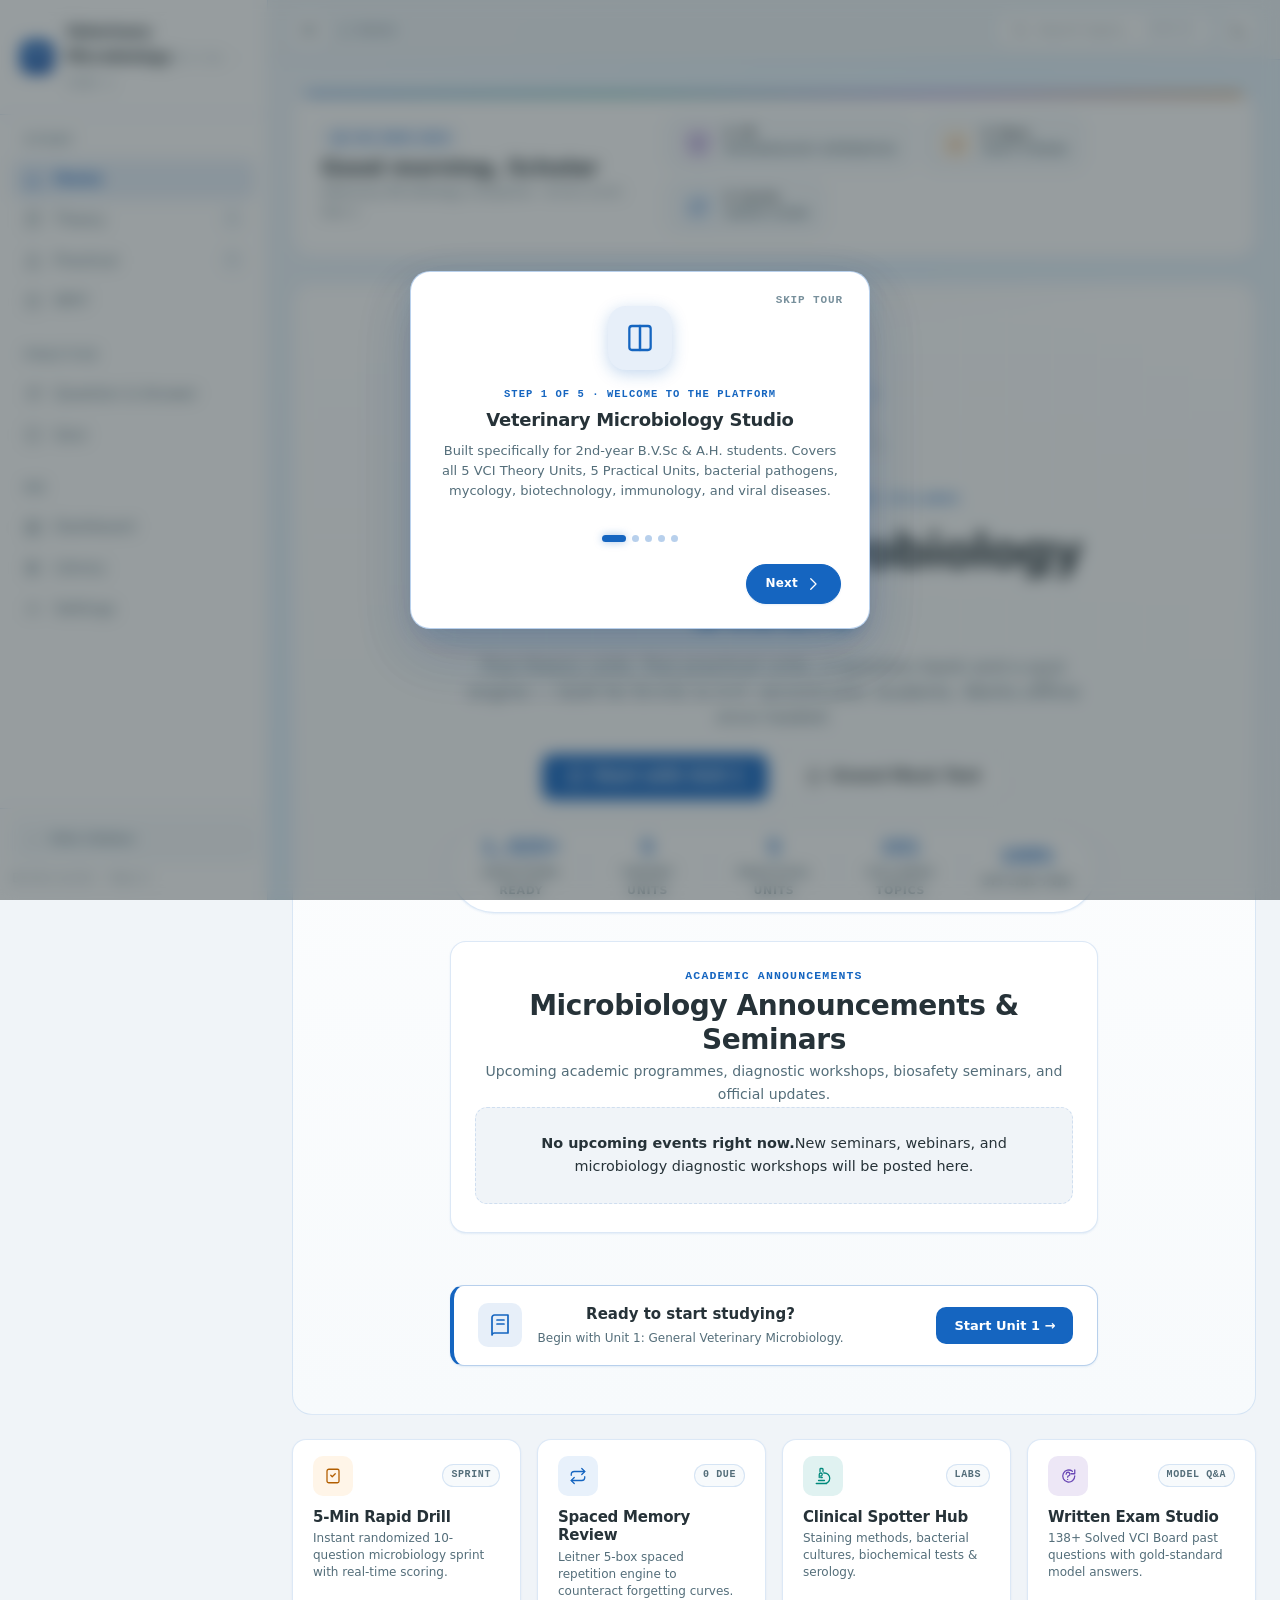
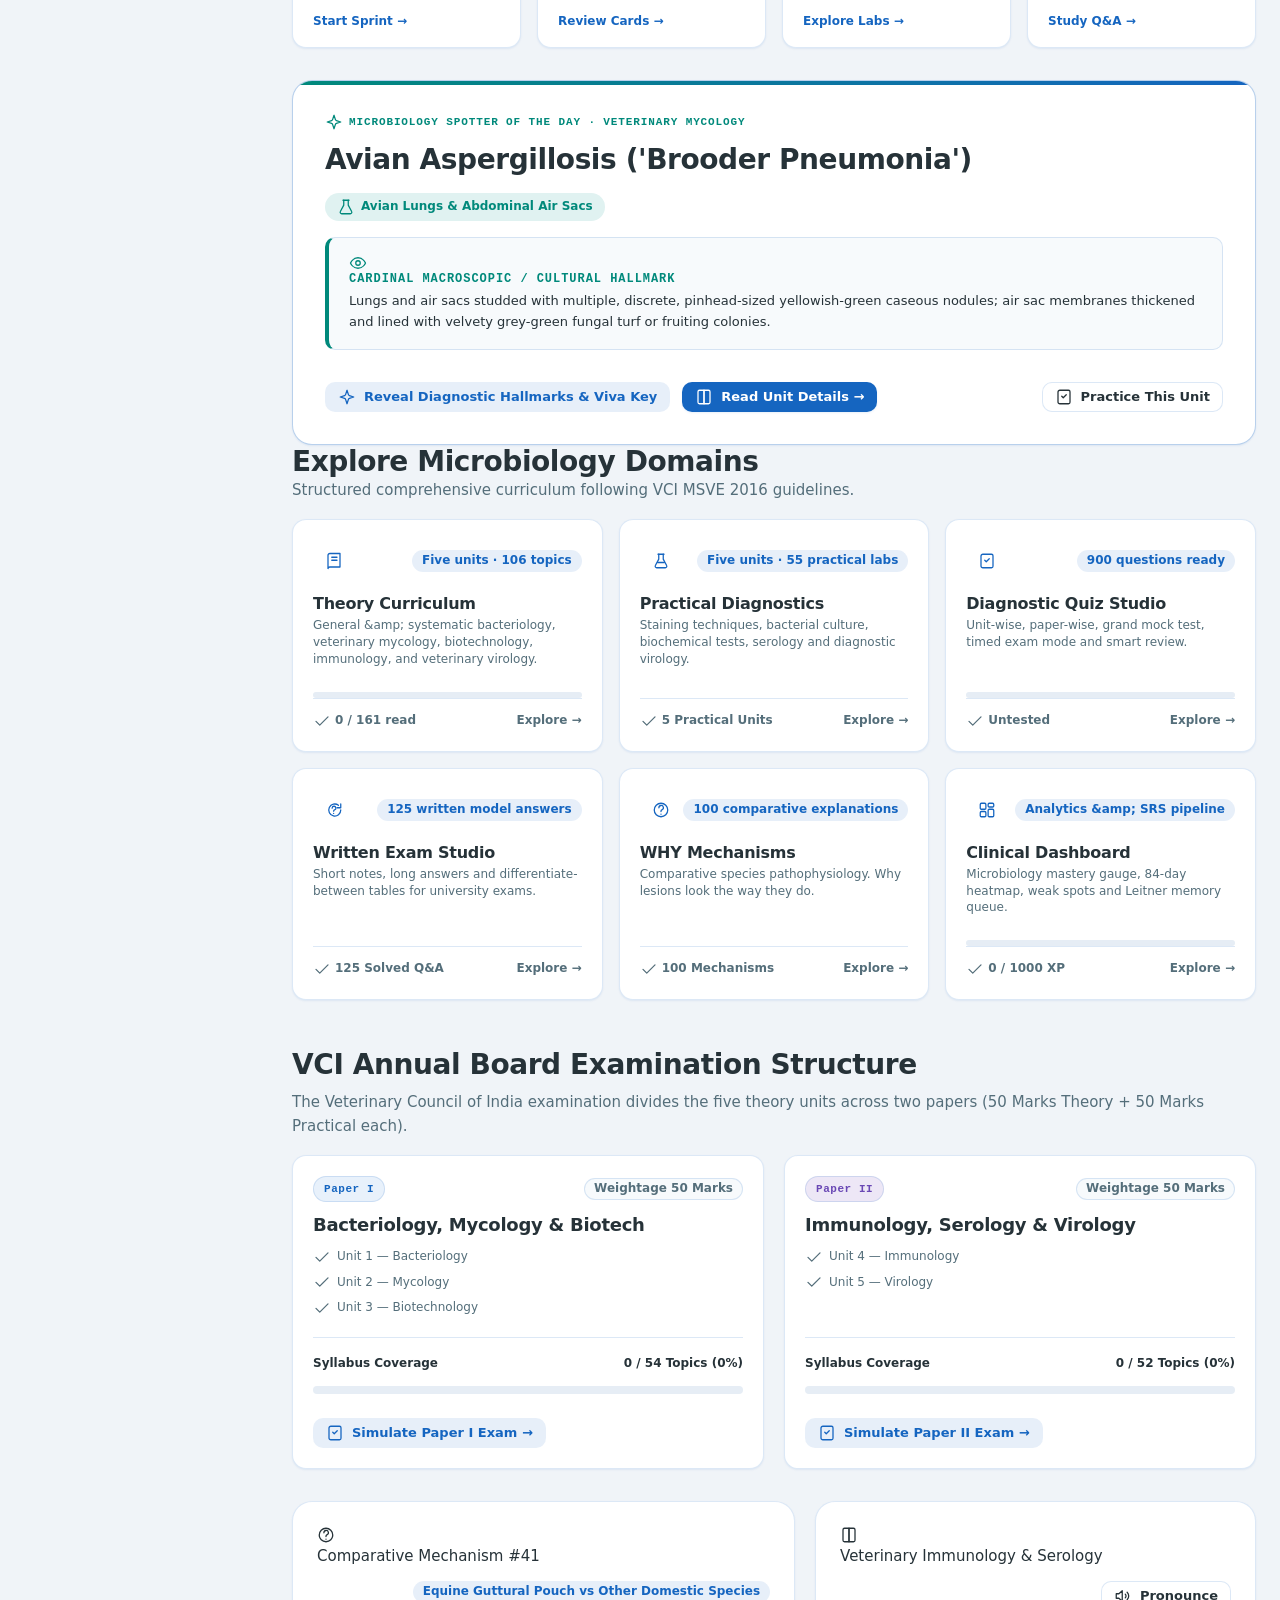
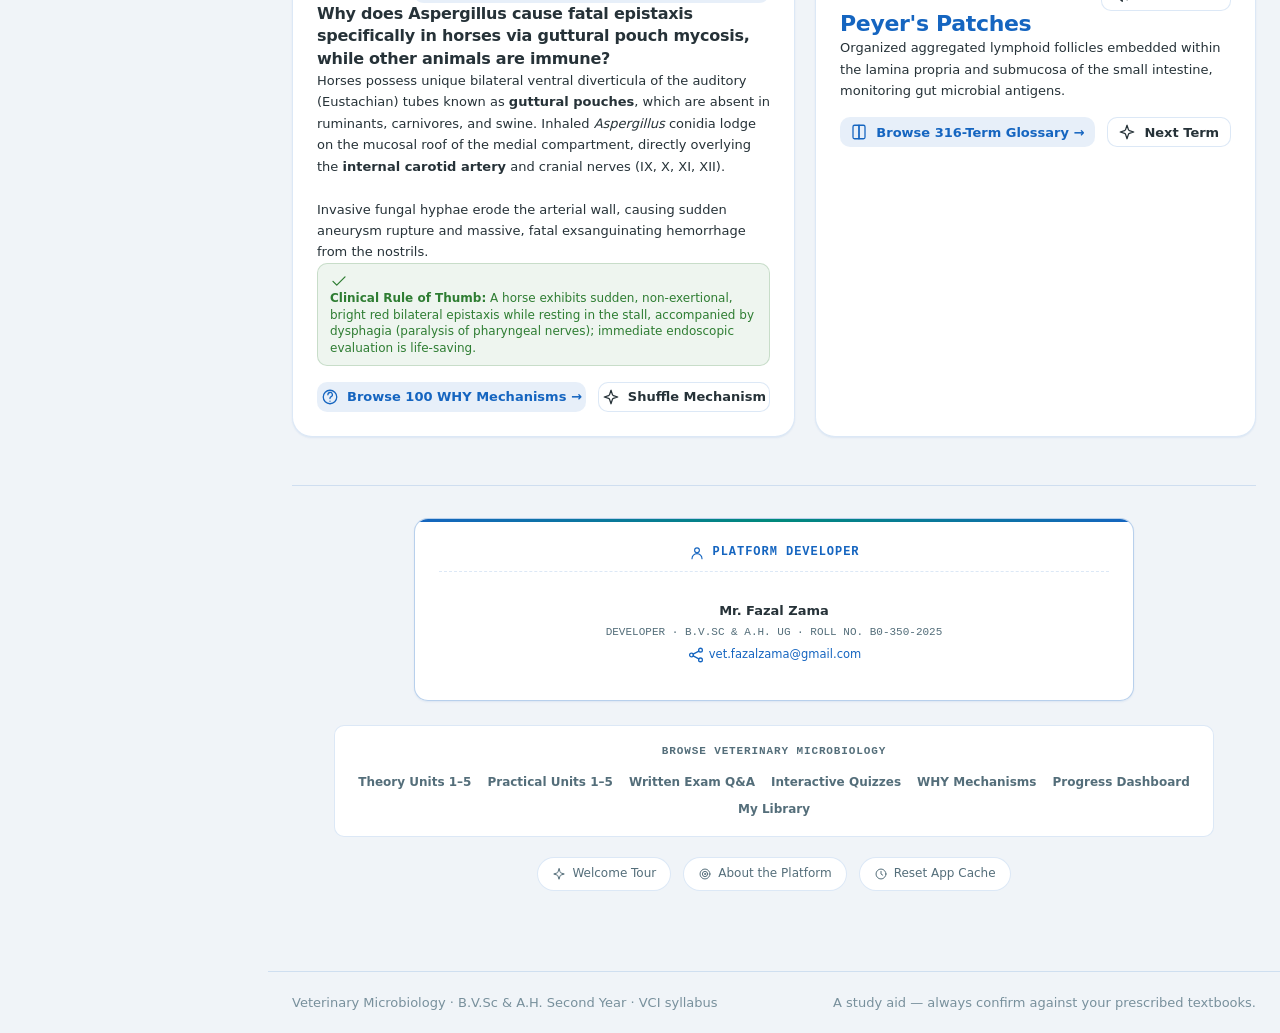
==== commit f48d4e3d: "Update Microbiology Studio content (09-09-2026 15:18:13.25)" ====
--- a/index.html
+++ b/index.html
@@ -5,10 +5,23 @@
 <meta name="viewport" content="width=device-width, initial-scale=1, viewport-fit=cover">
 <title>Veterinary Microbiology Studio — Notes, Q&amp;A and Quizzes</title>
 <meta name="description" content="A complete study companion for B.V.Sc second-year Veterinary Microbiology: five theory units, five practical units, question bank, quizzes and progress dashboard. Works offline.">
-<meta name="theme-color" content="#1565c0">
+<meta name="theme-color" content="#1565c0" media="(prefers-color-scheme: light)">
+<meta name="theme-color" content="#101822" media="(prefers-color-scheme: dark)">
 
 <link rel="manifest" href="manifest.json">
-<link rel="icon" href="data:image/svg+xml,<svg xmlns='http://www.w3.org/2000/svg' viewBox='0 0 32 32'><rect width='32' height='32' rx='7' fill='%231565c0'/><text x='16' y='22' font-size='16' font-family='monospace' font-weight='bold' fill='white' text-anchor='middle'>VM</text></svg>">
+
+<!-- Icons: installed app, home screen and browser tab -->
+<link rel="icon" href="images/favicon.ico" sizes="any">
+<link rel="icon" type="image/png" sizes="32x32" href="images/favicon-32.png">
+<link rel="icon" type="image/png" sizes="16x16" href="images/favicon-16.png">
+<link rel="apple-touch-icon" href="images/apple-touch-icon.png">
+
+<!-- iOS standalone behaviour (Safari ignores the manifest for these) -->
+<meta name="apple-mobile-web-app-capable" content="yes">
+<meta name="mobile-web-app-capable" content="yes">
+<meta name="apple-mobile-web-app-status-bar-style" content="black-translucent">
+<meta name="apple-mobile-web-app-title" content="Vet Micro">
+<meta name="application-name" content="Vet Micro">
 
 <!-- Theme must be applied before first paint to avoid a white flash -->
 <script>
@@ -26,6 +39,7 @@
 <link rel="stylesheet" href="assets/css/deep-guide.css">
 <link rel="stylesheet" href="assets/css/events.css">
 <link rel="stylesheet" href="assets/css/animations.css">
+<link rel="stylesheet" href="assets/css/pwa.css">
 </head>
 
 <body>
@@ -275,14 +289,11 @@
     }, { passive: true });
   })();
 
-  /* ---- Service worker: offline support.
-         Only registers over http/https — not from file:// ---- */
-  if ("serviceWorker" in navigator && location.protocol.indexOf("http") === 0) {
-    window.addEventListener("load", function () {
-      navigator.serviceWorker.register("service-worker.js").catch(function () {});
-    });
-  }
+  /* ---- Service worker, install prompt and offline UI all live
+         in js/pwa.js, loaded just below. ---- */
 </script>
+
+<script src="js/pwa.js" defer></script>
 
 </body>
 </html>
--- a/assets/css/pwa.css
+++ b/assets/css/pwa.css
@@ -0,0 +1,204 @@
+/* ============================================================
+   pwa.css — install card, update toast, offline chip
+   ------------------------------------------------------------
+   All three float above the app. On phones they sit clear of the
+   bottom navigation bar (62px + the safe-area inset), so nothing
+   ever covers the tab bar.
+   ============================================================ */
+
+:root {
+  --pwa-gap: 16px;
+  --pwa-bottom: calc(var(--pwa-gap) + env(safe-area-inset-bottom, 0px));
+}
+
+@media (max-width: 860px) {
+  :root { --pwa-bottom: calc(74px + env(safe-area-inset-bottom, 0px)); }
+}
+
+/* ---------------- install card ---------------- */
+
+.pwa-card {
+  position: fixed;
+  left: var(--pwa-gap);
+  right: var(--pwa-gap);
+  bottom: var(--pwa-bottom);
+  max-width: 420px;
+  margin-inline: auto;
+  z-index: 100060;
+
+  display: flex;
+  align-items: flex-start;
+  gap: 14px;
+  padding: 14px 14px 14px 16px;
+
+  background: var(--surface);
+  color: var(--text);
+  border: 1px solid var(--border);
+  border-radius: var(--r-lg, 14px);
+  box-shadow: var(--shadow-lg);
+
+  opacity: 0;
+  transform: translateY(14px) scale(.98);
+  transition: opacity .26s ease, transform .26s cubic-bezier(.2, .8, .3, 1);
+}
+
+.pwa-card.is-open { opacity: 1; transform: none; }
+
+.pwa-card__icon {
+  width: 46px; height: 46px; flex: none;
+  border-radius: 11px;
+}
+
+.pwa-card__body { flex: 1; min-width: 0; }
+
+.pwa-card__title {
+  display: block;
+  font-size: .98rem;
+  line-height: 1.25;
+  margin-bottom: 3px;
+}
+
+.pwa-card__text {
+  margin: 0 0 11px;
+  font-size: .84rem;
+  line-height: 1.5;
+  color: var(--text-muted);
+}
+
+.pwa-card__actions { display: flex; gap: 8px; flex-wrap: wrap; }
+
+.pwa-card__close {
+  flex: none;
+  width: 26px; height: 26px;
+  margin: -4px -4px 0 0;
+  display: grid; place-items: center;
+  font-size: 19px; line-height: 1;
+  background: none; border: 0; border-radius: var(--r-sm, 6px);
+  color: var(--text-faint);
+  cursor: pointer;
+}
+
+.pwa-card__close:hover { background: var(--surface-hover); color: var(--text); }
+
+/* The iOS share glyph, sized to sit inline with the sentence */
+.pwa-share {
+  display: inline-grid; place-items: center;
+  width: 1.15em; height: 1.15em;
+  vertical-align: -.22em;
+  color: var(--ivri-blue);
+}
+.pwa-share svg { width: 100%; height: 100%; }
+
+/* ---------------- buttons ---------------- */
+
+.pwa-btn {
+  font: inherit;
+  font-size: .84rem;
+  font-weight: 600;
+  cursor: pointer;
+  padding: 8px 16px;
+  border: 1px solid transparent;
+  border-radius: var(--r-md, 10px);
+  background: var(--ivri-blue);
+  color: #fff;
+  transition: background .18s ease, border-color .18s ease;
+}
+
+.pwa-btn:hover { background: var(--ivri-blue-dark); }
+
+.pwa-btn--ghost {
+  background: transparent;
+  color: var(--text-muted);
+  border-color: var(--border);
+}
+.pwa-btn--ghost:hover { background: var(--surface-hover); color: var(--text); }
+
+.pwa-btn--tiny { padding: 6px 13px; font-size: .8rem; }
+
+/* ---------------- update toast ---------------- */
+
+.pwa-toast {
+  position: fixed;
+  left: var(--pwa-gap);
+  right: var(--pwa-gap);
+  bottom: var(--pwa-bottom);
+  max-width: 480px;
+  margin-inline: auto;
+  z-index: 100061;
+
+  display: flex;
+  align-items: center;
+  gap: 12px;
+  padding: 11px 11px 11px 16px;
+
+  background: var(--text);
+  color: var(--text-invert);
+  border-radius: var(--r-md, 10px);
+  box-shadow: var(--shadow-lg);
+
+  opacity: 0;
+  transform: translateY(14px);
+  transition: opacity .26s ease, transform .26s cubic-bezier(.2, .8, .3, 1);
+}
+
+.pwa-toast.is-open { opacity: 1; transform: none; }
+
+.pwa-toast__text { flex: 1; min-width: 0; font-size: .85rem; line-height: 1.4; }
+
+.pwa-toast .pwa-btn { flex: none; background: var(--ivri-blue); }
+.pwa-toast .pwa-btn:hover { background: var(--ivri-blue-light); color: var(--ivri-blue-dark); }
+
+.pwa-toast__close {
+  flex: none;
+  width: 26px; height: 26px;
+  display: grid; place-items: center;
+  font-size: 18px; line-height: 1;
+  background: none; border: 0; border-radius: var(--r-sm, 6px);
+  color: inherit; opacity: .6;
+  cursor: pointer;
+}
+.pwa-toast__close:hover { opacity: 1; }
+
+/* ---------------- offline chip ---------------- */
+
+.pwa-chip {
+  position: fixed;
+  left: 50%;
+  top: calc(10px + env(safe-area-inset-top, 0px));
+  z-index: 100062;
+
+  display: inline-flex;
+  align-items: center;
+  gap: 8px;
+  padding: 7px 14px;
+  white-space: nowrap;
+
+  /* It floats over the top bar, so let taps fall through to the
+     search and menu buttons underneath. */
+  pointer-events: none;
+
+  font-size: .78rem;
+  font-weight: 600;
+  background: var(--ivri-amber-light);
+  color: var(--ivri-amber);
+  border: 1px solid color-mix(in srgb, var(--ivri-amber) 30%, transparent);
+  border-radius: var(--r-full, 999px);
+  box-shadow: var(--shadow-md);
+
+  opacity: 0;
+  transform: translate(-50%, -14px);
+  transition: opacity .26s ease, transform .26s cubic-bezier(.2, .8, .3, 1);
+}
+
+.pwa-chip.is-open { opacity: 1; transform: translate(-50%, 0); }
+
+.pwa-chip svg { width: 15px; height: 15px; flex: none; }
+
+@media (max-width: 420px) {
+  .pwa-chip span { font-size: .74rem; }
+}
+
+@media (prefers-reduced-motion: reduce) {
+  .pwa-card, .pwa-toast, .pwa-chip { transition: opacity .01s linear; transform: none; }
+  .pwa-chip { transform: translate(-50%, 0); }
+}
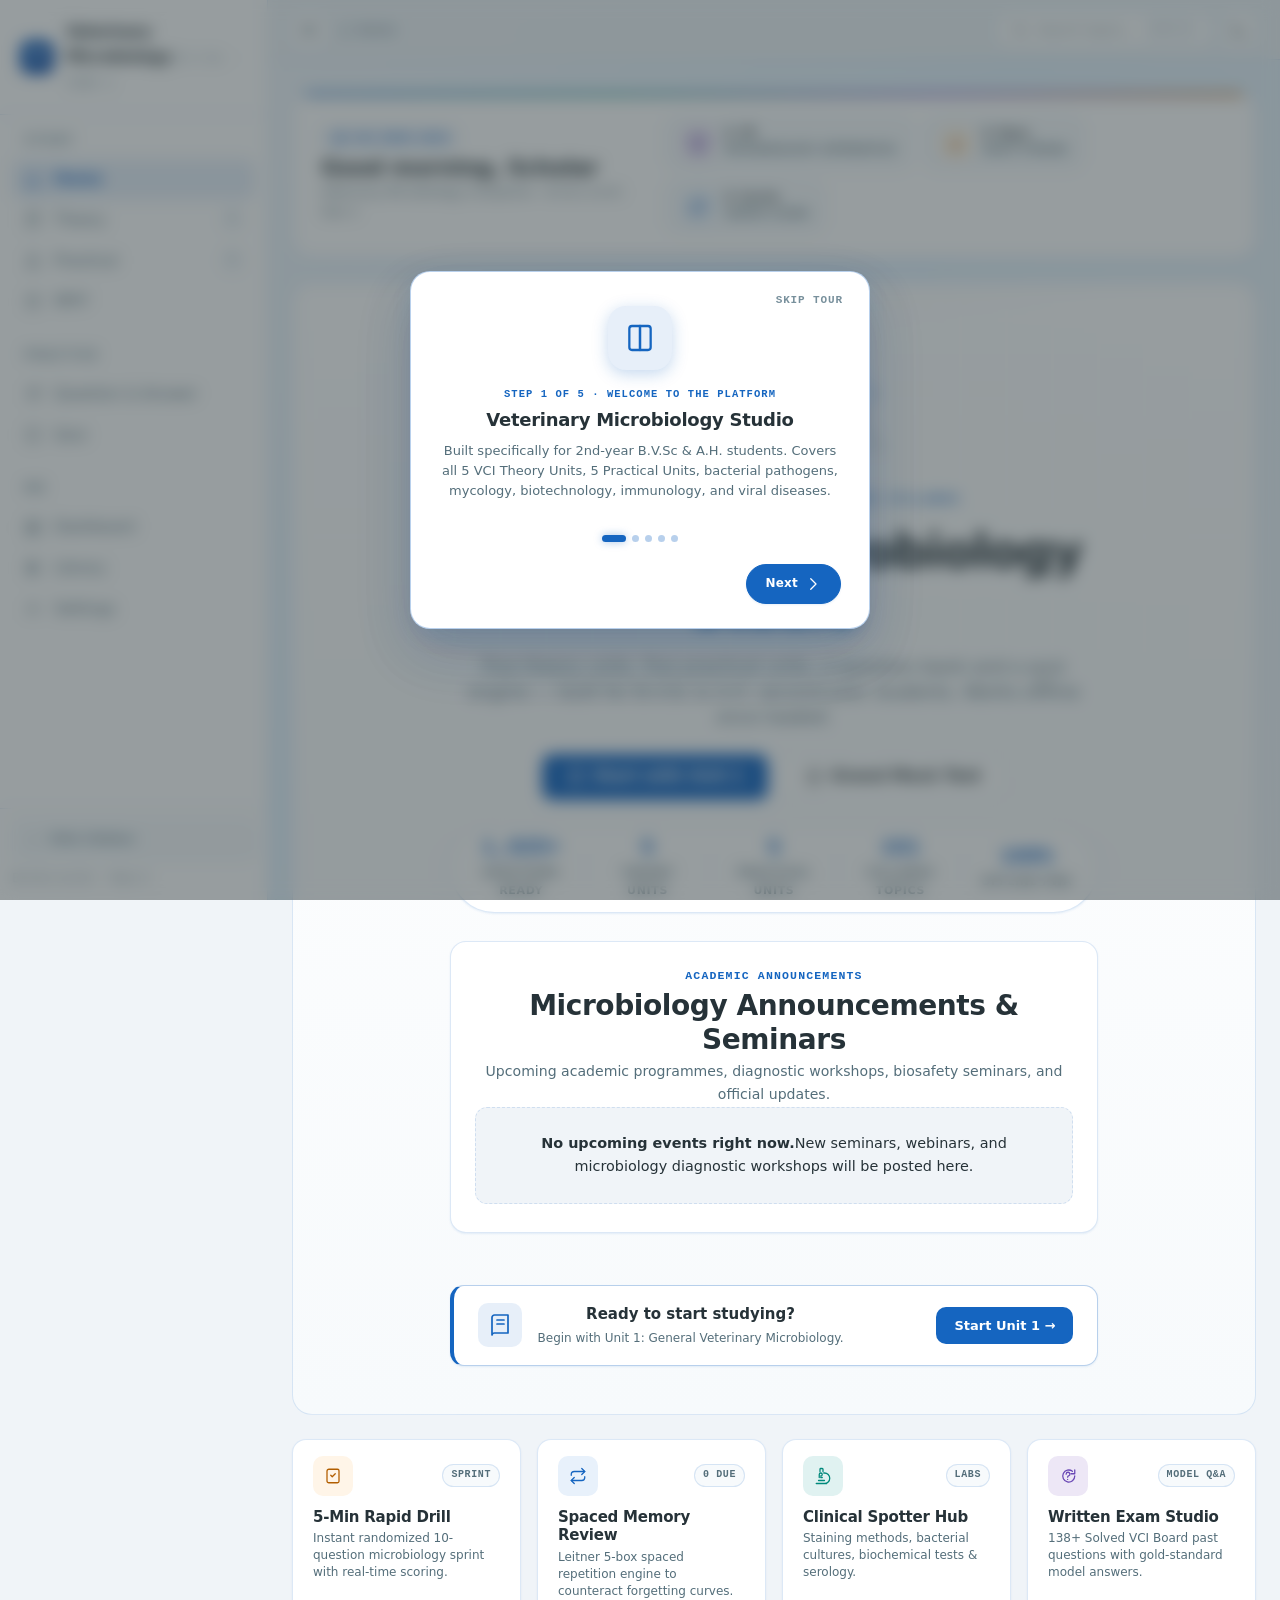
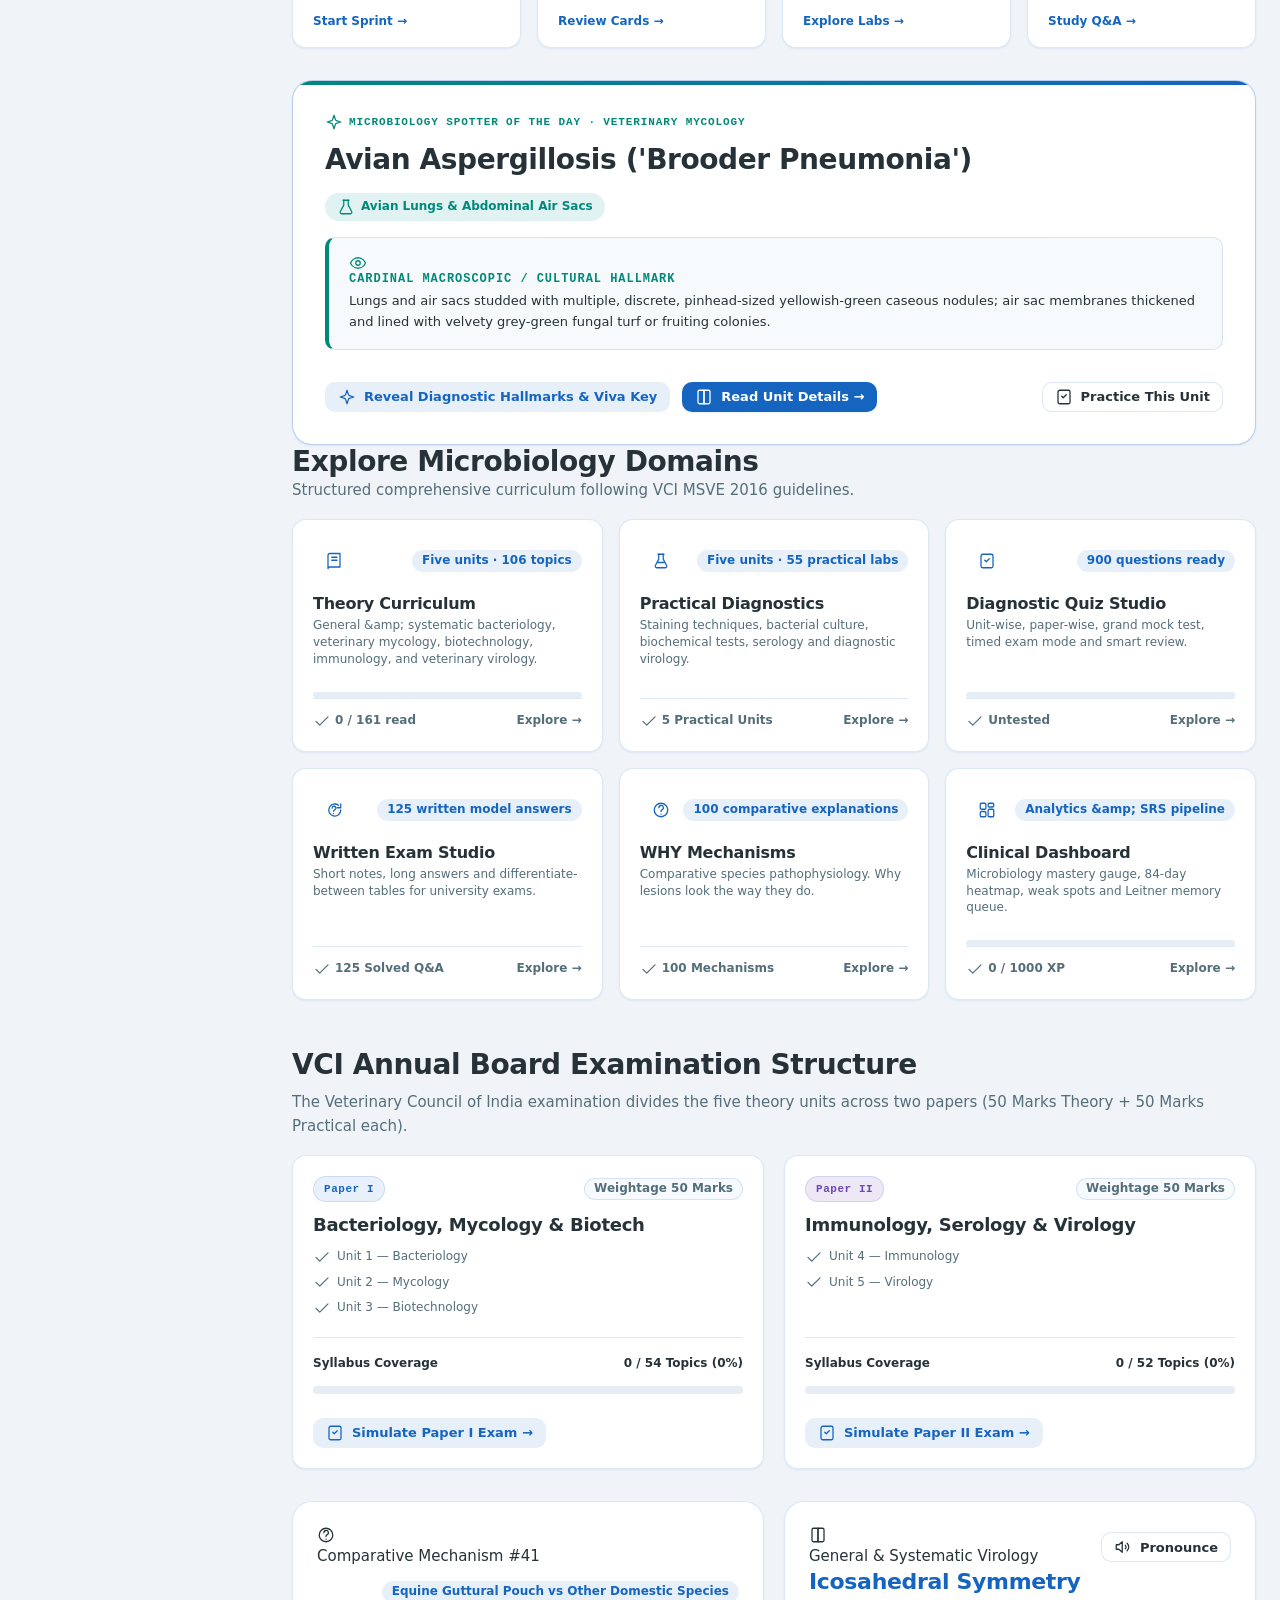
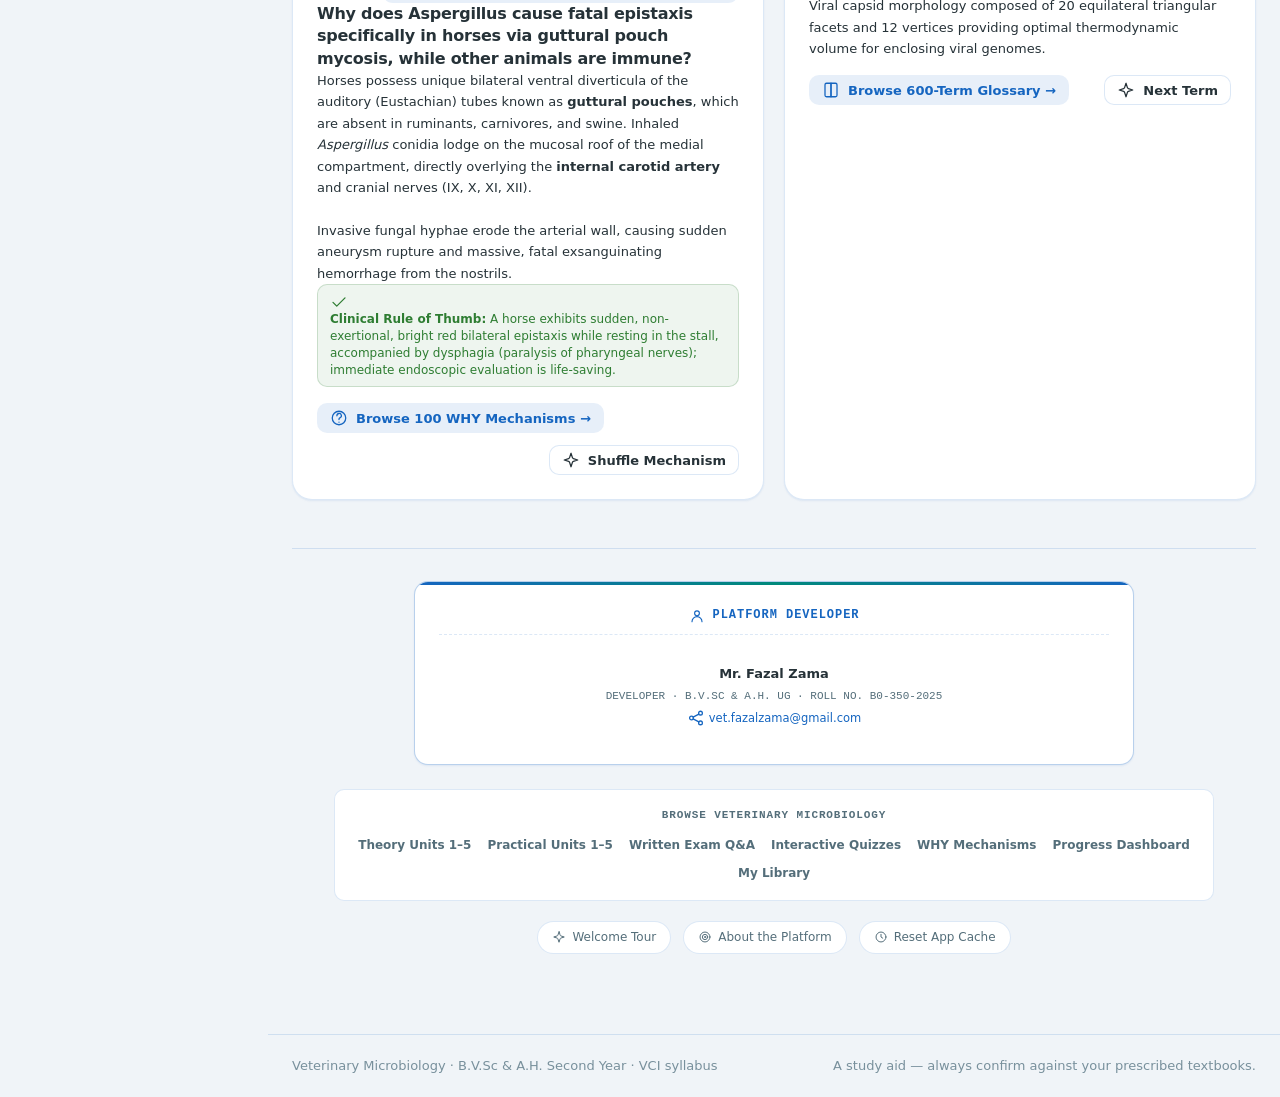
==== commit c36faabd: "Update Microbiology Studio content (20-09-2026 12:54:35.27)" ====
--- a/index.html
+++ b/index.html
@@ -248,6 +248,7 @@
 <script src="data/data-qa.JS"></script>
 <script src="data/data-quiz.JS"></script>
 <script src="data/events-data.js"></script>
+<script src="js/quiz-shuffle.js"></script>
 
 <script src="js/store.js"></script>
 <script src="js/quiz.js"></script>
--- a/assets/css/main.css
+++ b/assets/css/main.css
@@ -575,7 +575,7 @@
 
 @media (max-width: 620px) {
   h1 { font-size: var(--fs-2xl); }
-  .grid--2, .grid--3, .grid--4 { grid-template-columns: 1fr; }
+  .grid--2, .grid--3, .grid--4 { grid-template-columns: minmax(0, 1fr); }
   /* On a phone the breadcrumb trail is redundant — the nav gets you back.
      Show only where you are, on one line. */
   .crumbs a, .crumbs .sep { display: none; }
@@ -617,13 +617,15 @@
   outline: none;
 }
 
-.gloss-term::after {
-  content: attr(data-def);
+/* Shared tooltip element appended to <body> by js/glossary.js (not a ::after on the term,
+   which mis-positions inside animated/transformed ancestors). */
+.gloss-tip {
   position: fixed;
-  left: var(--tt-left, 50%);
-  top: var(--tt-top, 100%);
-  width: var(--tt-width, 290px);
+  left: 0;
+  top: 0;
+  width: 290px;
   max-width: 330px;
+  box-sizing: border-box;
   padding: 10px 14px;
   background: var(--surface);
   color: var(--text);
@@ -642,7 +644,7 @@
   transition: opacity 0.18s ease, transform 0.18s ease, visibility 0.18s;
 }
 
-.gloss-term:hover::after, .gloss-term:focus::after {
+.gloss-tip.is-visible {
   opacity: 1;
   visibility: visible;
   transform: translateY(0);
@@ -698,3 +700,22 @@
   width: 16px;
   height: 16px;
 }
+
+/* ---------- Landscape on phones / short screens ----------
+   A phone turned sideways is wide enough (>860px) to get the desktop
+   sidebar, but only ~400px tall. Tighten the sidebar so most of the
+   navigation fits without scrolling, and size it to the *visible*
+   viewport so the browser's address bar never hides its footer. */
+@supports (height: 100dvh) {
+  .app { min-height: 100dvh; }
+  .sidebar { height: 100dvh; }
+}
+
+@media (orientation: landscape) and (max-height: 540px) {
+  .brand { padding: var(--s2) var(--s4); }
+  .nav { padding: var(--s2) var(--s3) var(--s3); }
+  .nav__group + .nav__group { margin-top: var(--s3); }
+  .nav__label { padding-bottom: 2px; }
+  .nav__link { padding-top: 5px; padding-bottom: 5px; }
+  .sidebar__foot { padding: var(--s2) var(--s3); gap: 2px; }
+}
--- a/assets/css/sections.css
+++ b/assets/css/sections.css
@@ -470,10 +470,478 @@
 .pager__link--next { justify-content: flex-end; text-align: right; }
 .pager__link small { display: block; font-size: var(--fs-xs); color: var(--text-faint); text-transform: uppercase; letter-spacing: .08em; }
 
-/* ---------- WHY ---------- */
-.whycard .chain { padding-left: 1.2em; font-size: var(--fs-sm); color: var(--text-muted); }
-.whycard .chain li { padding-left: var(--s1); }
-.whycard .chain li + li { margin-top: var(--s2); }
+/* ---------- WHY (COMPACT CARDS & ANALYSE MODAL) ---------- */
+.why-header {
+  margin-bottom: var(--s6);
+}
+
+.why-topbar {
+  display: flex;
+  align-items: center;
+  justify-content: space-between;
+  flex-wrap: wrap;
+  gap: var(--s3);
+  background: var(--surface);
+  border: 1px solid var(--border);
+  border-radius: 9999px;
+  padding: 6px 14px 6px 18px;
+  box-shadow: 0 4px 18px rgba(0, 0, 0, 0.05);
+  margin-bottom: var(--s6);
+}
+
+.why-search-wrap {
+  display: flex;
+  align-items: center;
+  gap: 10px;
+  flex: 1;
+  min-width: 240px;
+}
+.why-search-wrap .ico {
+  width: 18px;
+  height: 18px;
+  color: var(--text-faint);
+  flex-shrink: 0;
+}
+.why-search-input {
+  border: none;
+  background: transparent;
+  outline: none;
+  font-size: var(--fs-sm);
+  color: var(--text);
+  width: 100%;
+}
+.why-search-input::placeholder {
+  color: var(--text-faint);
+}
+
+.why-filters {
+  display: flex;
+  align-items: center;
+  gap: 6px;
+  flex-wrap: wrap;
+}
+.why-filter-chip {
+  display: inline-flex;
+  align-items: center;
+  gap: 6px;
+  padding: 5px 12px;
+  border-radius: 9999px;
+  font-size: 0.78rem;
+  font-weight: 600;
+  border: 1px solid transparent;
+  background: var(--surface-2);
+  color: var(--text-muted);
+  cursor: pointer;
+  transition: all var(--dur-fast) var(--ease);
+}
+.why-filter-chip:hover {
+  background: var(--surface-hover);
+  color: var(--text);
+}
+.why-filter-chip.is-active {
+  background: var(--accent-soft);
+  color: var(--accent);
+  border-color: var(--accent-line);
+}
+
+.why-btn-challenge {
+  display: inline-flex;
+  align-items: center;
+  gap: 6px;
+  padding: 6px 16px;
+  border-radius: 9999px;
+  font-size: 0.8rem;
+  font-weight: 700;
+  background: linear-gradient(135deg, #7c3aed 0%, #6366f1 100%);
+  color: #ffffff;
+  border: none;
+  cursor: pointer;
+  box-shadow: 0 3px 10px rgba(99, 102, 241, 0.28);
+  transition: all var(--dur-fast) var(--ease);
+  flex-shrink: 0;
+}
+.why-btn-challenge:hover {
+  transform: translateY(-1px);
+  box-shadow: 0 5px 14px rgba(99, 102, 241, 0.38);
+}
+
+/* Compact Card Grid */
+.why-grid {
+  display: grid;
+  grid-template-columns: repeat(auto-fill, minmax(320px, 1fr));
+  gap: var(--s4);
+}
+
+.whycard {
+  background: var(--surface);
+  border: 1px solid var(--border);
+  border-left: 4px solid var(--ivri-teal, #009688);
+  border-radius: var(--r-lg);
+  padding: var(--s4) var(--s4) var(--s3);
+  display: flex;
+  flex-direction: column;
+  box-shadow: var(--shadow-sm);
+  transition: transform var(--dur-fast) var(--ease), box-shadow var(--dur-fast) var(--ease), border-color var(--dur-fast) var(--ease);
+  position: relative;
+  cursor: pointer;
+}
+.whycard:hover {
+  transform: translateY(-2px);
+  box-shadow: var(--shadow-md);
+  border-color: var(--border-strong);
+}
+
+.whycard__top {
+  display: flex;
+  align-items: center;
+  justify-content: space-between;
+  margin-bottom: 8px;
+}
+.whycard__cat-pill {
+  display: inline-flex;
+  align-items: center;
+  gap: 4px;
+  font-size: 0.7rem;
+  font-weight: 750;
+  text-transform: uppercase;
+  letter-spacing: 0.05em;
+  padding: 2px 8px;
+  border-radius: 9999px;
+  background: rgba(0, 150, 136, 0.12);
+  color: #00796b;
+}
+.whycard__arrow {
+  font-size: 0.95rem;
+  font-weight: 800;
+  color: #00796b;
+  opacity: 0.6;
+  transition: transform var(--dur-fast) var(--ease), opacity var(--dur-fast) var(--ease);
+}
+.whycard:hover .whycard__arrow {
+  opacity: 1;
+  transform: translateX(3px);
+}
+
+.whycard__title {
+  font-size: 1.02rem;
+  font-weight: 750;
+  color: var(--text);
+  line-height: 1.35;
+  margin: 0 0 6px 0;
+  display: -webkit-box;
+  -webkit-line-clamp: 2;
+  -webkit-box-orient: vertical;
+  overflow: hidden;
+}
+
+.whycard__compare {
+  display: flex;
+  align-items: center;
+  gap: 6px;
+  font-size: 0.82rem;
+  font-weight: 700;
+  color: #ea580c;
+  margin-bottom: 8px;
+  white-space: nowrap;
+  overflow: hidden;
+  text-overflow: ellipsis;
+}
+.whycard__compare-icon {
+  font-size: 0.95rem;
+}
+
+.whycard__preview {
+  font-size: 0.85rem;
+  color: var(--text-muted);
+  line-height: 1.45;
+  display: -webkit-box;
+  -webkit-line-clamp: 3;
+  -webkit-box-orient: vertical;
+  overflow: hidden;
+  margin-bottom: 12px;
+  position: relative;
+}
+
+.whycard__footer {
+  display: flex;
+  align-items: center;
+  justify-content: space-between;
+  margin-top: auto;
+  padding-top: 8px;
+  border-top: 1px solid rgba(0, 0, 0, 0.04);
+}
+.whycard__unit-tag {
+  font-size: 0.72rem;
+  font-weight: 600;
+  text-transform: uppercase;
+  color: var(--text-faint);
+  letter-spacing: 0.04em;
+}
+
+.whycard__btn-analyze {
+  display: inline-flex;
+  align-items: center;
+  gap: 5px;
+  padding: 4px 12px;
+  border-radius: 9999px;
+  font-size: 0.78rem;
+  font-weight: 700;
+  background: #ede7f6;
+  color: #6a1b9a;
+  border: 1px solid rgba(106, 27, 154, 0.18);
+  cursor: pointer;
+  transition: all var(--dur-fast) var(--ease);
+}
+.whycard__btn-analyze:hover {
+  background: #6a1b9a;
+  color: #ffffff;
+  border-color: #6a1b9a;
+  transform: scale(1.04);
+}
+
+/* --- WHY MODAL DIALOG --- */
+.why-modal-backdrop {
+  position: fixed !important;
+  inset: 0 !important;
+  top: 0 !important;
+  left: 0 !important;
+  width: 100vw !important;
+  height: 100vh !important;
+  background: rgba(15, 23, 42, 0.72) !important;
+  backdrop-filter: blur(6px) !important;
+  -webkit-backdrop-filter: blur(6px) !important;
+  z-index: 99999 !important;
+  display: flex !important;
+  align-items: center !important;
+  justify-content: center !important;
+  padding: var(--s4) !important;
+  opacity: 0 !important;
+  visibility: hidden !important;
+  pointer-events: none !important;
+  transition: opacity 0.22s ease, visibility 0.22s ease !important;
+}
+.why-modal-backdrop.is-open {
+  opacity: 1 !important;
+  visibility: visible !important;
+  pointer-events: auto !important;
+}
+
+.why-modal-dialog {
+  background: var(--surface) !important;
+  border: 1px solid var(--border);
+  border-radius: var(--r-xl);
+  max-width: 680px;
+  width: 100%;
+  max-height: 88vh;
+  display: flex;
+  flex-direction: column;
+  box-shadow: 0 25px 50px -12px rgba(0, 0, 0, 0.4);
+  transform: scale(0.95) translateY(12px);
+  transition: transform 0.24s cubic-bezier(0.16, 1, 0.3, 1);
+  overflow: hidden;
+  position: relative;
+  z-index: 100000;
+}
+.why-modal-backdrop.is-open .why-modal-dialog {
+  transform: scale(1) translateY(0);
+}
+
+.why-modal-head {
+  padding: var(--s4) var(--s6);
+  border-bottom: 1px solid var(--border);
+  display: flex;
+  align-items: center;
+  justify-content: space-between;
+  gap: var(--s3);
+  background: var(--surface-2);
+}
+.why-modal-head__meta {
+  display: flex;
+  align-items: center;
+  gap: 8px;
+  flex-wrap: wrap;
+}
+.why-modal-close {
+  width: 32px;
+  height: 32px;
+  border-radius: 50%;
+  border: 1px solid var(--border);
+  background: var(--surface);
+  color: var(--text-muted);
+  display: flex;
+  align-items: center;
+  justify-content: center;
+  font-size: 16px;
+  cursor: pointer;
+  transition: all var(--dur-fast) var(--ease);
+  flex-shrink: 0;
+}
+.why-modal-close:hover {
+  background: var(--danger-soft);
+  color: var(--danger);
+  border-color: var(--danger);
+}
+
+.why-modal-body {
+  padding: var(--s6);
+  overflow-y: auto;
+  flex: 1;
+}
+
+.why-modal-body h2 {
+  font-size: var(--fs-xl);
+  line-height: var(--lh-snug);
+  margin: 0 0 var(--s3) 0;
+  color: var(--text);
+}
+
+.why-modal-compare {
+  display: inline-flex;
+  align-items: center;
+  gap: 6px;
+  font-size: 0.92rem;
+  font-weight: 700;
+  color: #ea580c;
+  background: rgba(234, 88, 12, 0.08);
+  padding: 4px 10px;
+  border-radius: var(--r-md);
+  margin-bottom: var(--s4);
+}
+
+.why-modal-explain {
+  font-size: var(--fs-base);
+  line-height: var(--lh-relaxed);
+  color: var(--text);
+  margin-bottom: var(--s5);
+}
+
+.why-modal-section-title {
+  font-size: var(--fs-xs);
+  font-weight: 750;
+  text-transform: uppercase;
+  letter-spacing: 0.08em;
+  color: var(--accent);
+  margin-bottom: var(--s2);
+  display: flex;
+  align-items: center;
+  gap: 6px;
+}
+
+.why-modal-chain {
+  list-style: none;
+  padding: 0;
+  margin: 0 0 var(--s5) 0;
+  position: relative;
+  counter-reset: why-step;
+}
+.why-modal-chain li {
+  position: relative;
+  padding-left: 28px;
+  margin-bottom: 10px;
+  font-size: var(--fs-sm);
+  line-height: 1.45;
+  color: var(--text);
+}
+.why-modal-chain li::before {
+  content: counter(why-step);
+  counter-increment: why-step;
+  position: absolute;
+  left: 0;
+  top: 1px;
+  width: 18px;
+  height: 18px;
+  border-radius: 50%;
+  background: var(--accent-soft);
+  color: var(--accent);
+  font-size: 11px;
+  font-weight: 700;
+  display: flex;
+  align-items: center;
+  justify-content: center;
+}
+
+.why-modal-clinic {
+  background: var(--ok-soft);
+  border: 1px dashed var(--ok);
+  border-left: 4px solid var(--ok);
+  border-radius: var(--r-md);
+  padding: var(--s4);
+  font-size: var(--fs-sm);
+  line-height: 1.45;
+  color: var(--text);
+}
+.why-modal-clinic__title {
+  font-weight: 750;
+  color: var(--ok);
+  margin-bottom: 6px;
+  display: flex;
+  align-items: center;
+  gap: 6px;
+}
+
+.why-modal-foot {
+  padding: var(--s3) var(--s6);
+  border-top: 1px solid var(--border);
+  background: var(--surface-2);
+  display: flex;
+  align-items: center;
+  justify-content: space-between;
+  gap: var(--s3);
+  flex-wrap: wrap;
+}
+.why-modal-nav {
+  display: flex;
+  align-items: center;
+  gap: 8px;
+}
+.why-nav-btn {
+  display: inline-flex;
+  align-items: center;
+  gap: 6px;
+  padding: 6px 12px;
+  border-radius: var(--r-md);
+  border: 1px solid var(--border);
+  background: var(--surface);
+  font-size: var(--fs-xs);
+  font-weight: 600;
+  color: var(--text);
+  cursor: pointer;
+  transition: all var(--dur-fast) var(--ease);
+}
+.why-nav-btn:hover:not(:disabled) {
+  background: var(--surface-hover);
+  border-color: var(--accent);
+  color: var(--accent);
+}
+.why-nav-btn:disabled {
+  opacity: 0.4;
+  cursor: not-allowed;
+}
+
+.why-action-btns {
+  display: flex;
+  align-items: center;
+  gap: 8px;
+}
+.why-action-btn {
+  height: 32px;
+  padding: 0 10px;
+  border-radius: var(--r-md);
+  border: 1px solid var(--border);
+  background: var(--surface);
+  color: var(--text-muted);
+  display: inline-flex;
+  align-items: center;
+  gap: 5px;
+  font-size: var(--fs-xs);
+  font-weight: 600;
+  cursor: pointer;
+  transition: all var(--dur-fast) var(--ease);
+}
+.why-action-btn:hover {
+  background: var(--surface-hover);
+  color: var(--accent);
+}
 
 /* ---------- Q & A (WRITTEN EXAM SUITE) ---------- */
 
@@ -1427,14 +1895,16 @@
 /* Key Metrics Grid */
 .dash-metrics-grid {
   display: grid;
-  grid-template-columns: repeat(4, 1fr);
+  /* Fits as many columns as the space allows (up to all four) instead of
+     forcing four — on a phone in landscape this box is under 300px wide. */
+  grid-template-columns: repeat(auto-fit, minmax(min(100%, 110px), 1fr));
   gap: 12px;
   margin-top: 8px;
 }
 
 @media (max-width: 860px) {
   .dash-metrics-grid {
-    grid-template-columns: repeat(2, 1fr);
+    grid-template-columns: repeat(2, minmax(0, 1fr));
     width: 100%;
   }
 }
@@ -1502,7 +1972,7 @@
 /* 2. Smart Prescription Action Center */
 .dash-prescriptions {
   display: grid;
-  grid-template-columns: repeat(3, 1fr);
+  grid-template-columns: repeat(auto-fit, minmax(min(100%, 220px), 1fr));
   gap: 16px;
 }
 
@@ -2720,12 +3190,15 @@
 /* 5. Interactive WHY & Glossary Split */
 .home-intel-grid {
   display: grid;
-  grid-template-columns: 1fr 1fr;
+  /* Two columns when there is room, one when there is not. Based on
+     the space actually available (the sidebar eats ~270px), not the
+     viewport — a phone in landscape is wide but its content area isn't. */
+  grid-template-columns: repeat(auto-fit, minmax(min(100%, 320px), 1fr));
   gap: var(--s5);
   margin-top: var(--s8);
 }
 @media (max-width: 860px) {
-  .home-intel-grid { grid-template-columns: 1fr; }
+  .home-intel-grid { grid-template-columns: minmax(0, 1fr); }
 }
 .home-intel-card {
   background: var(--surface);
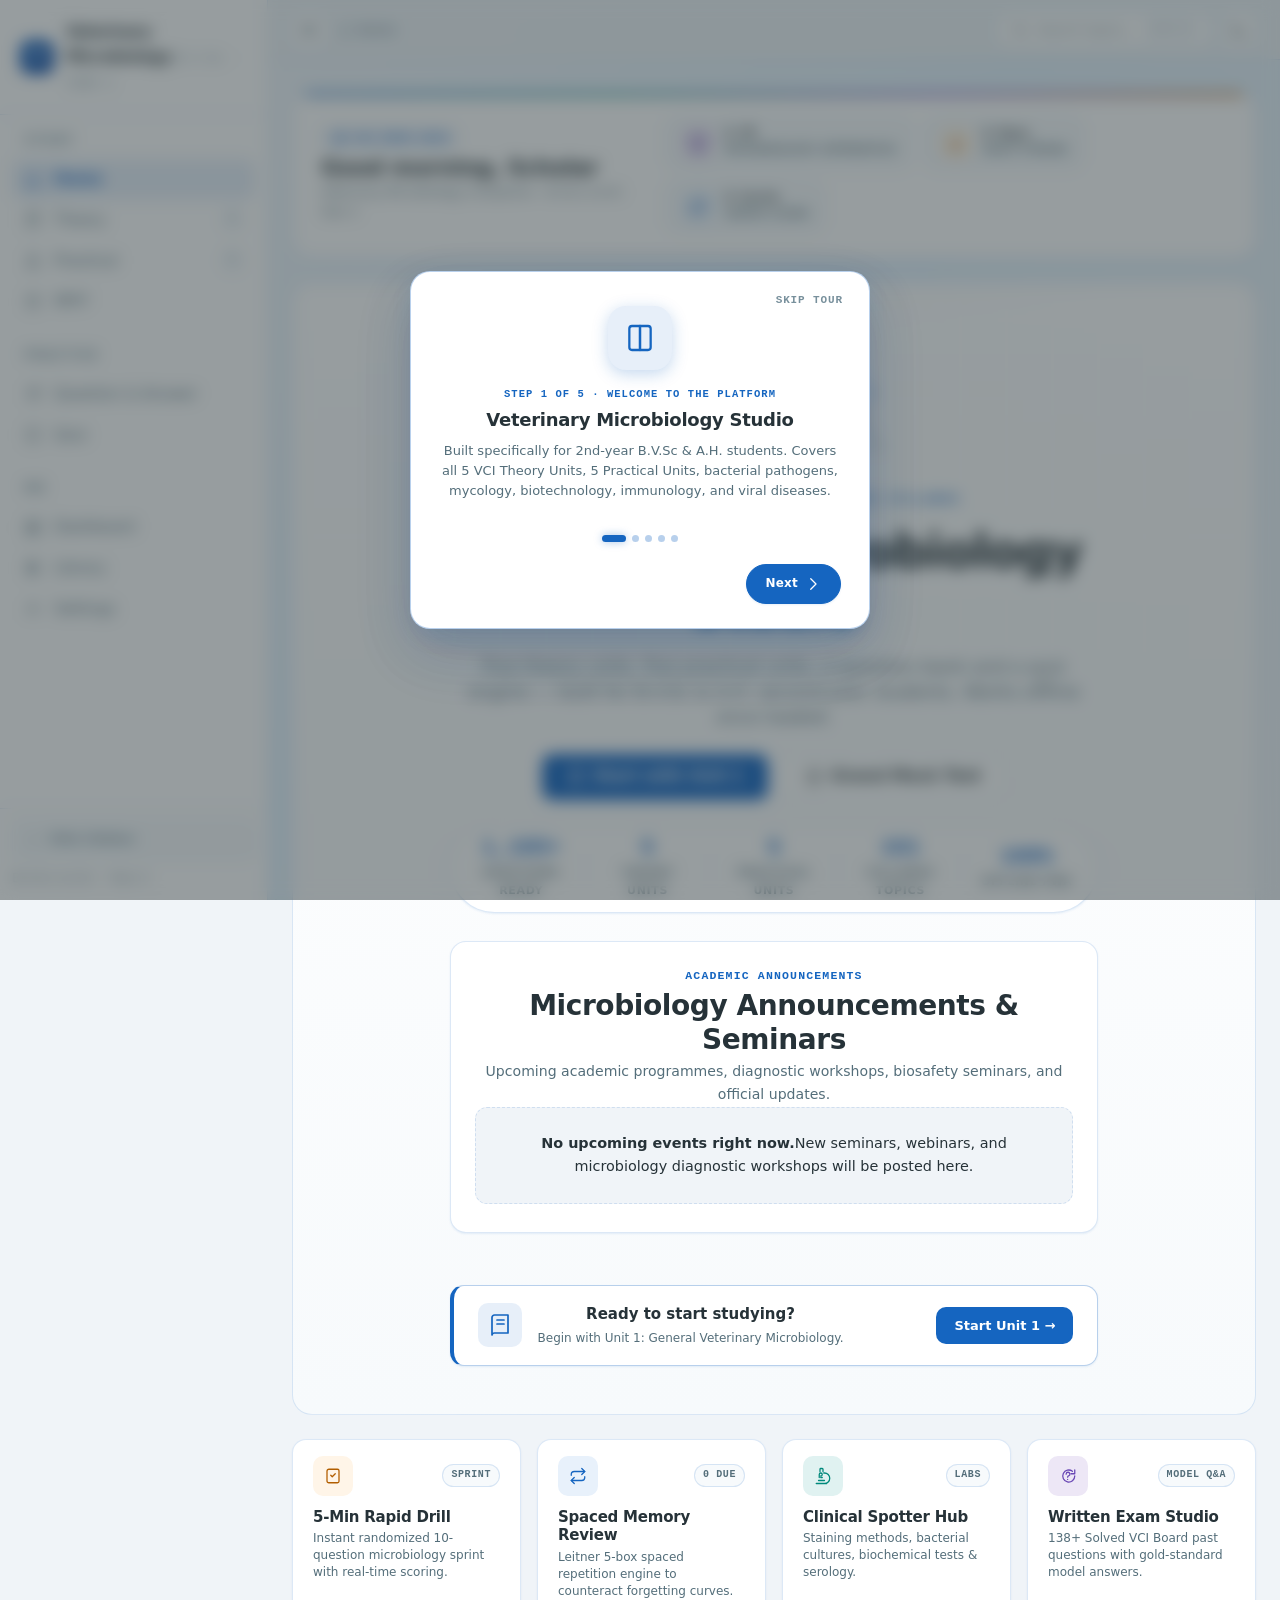
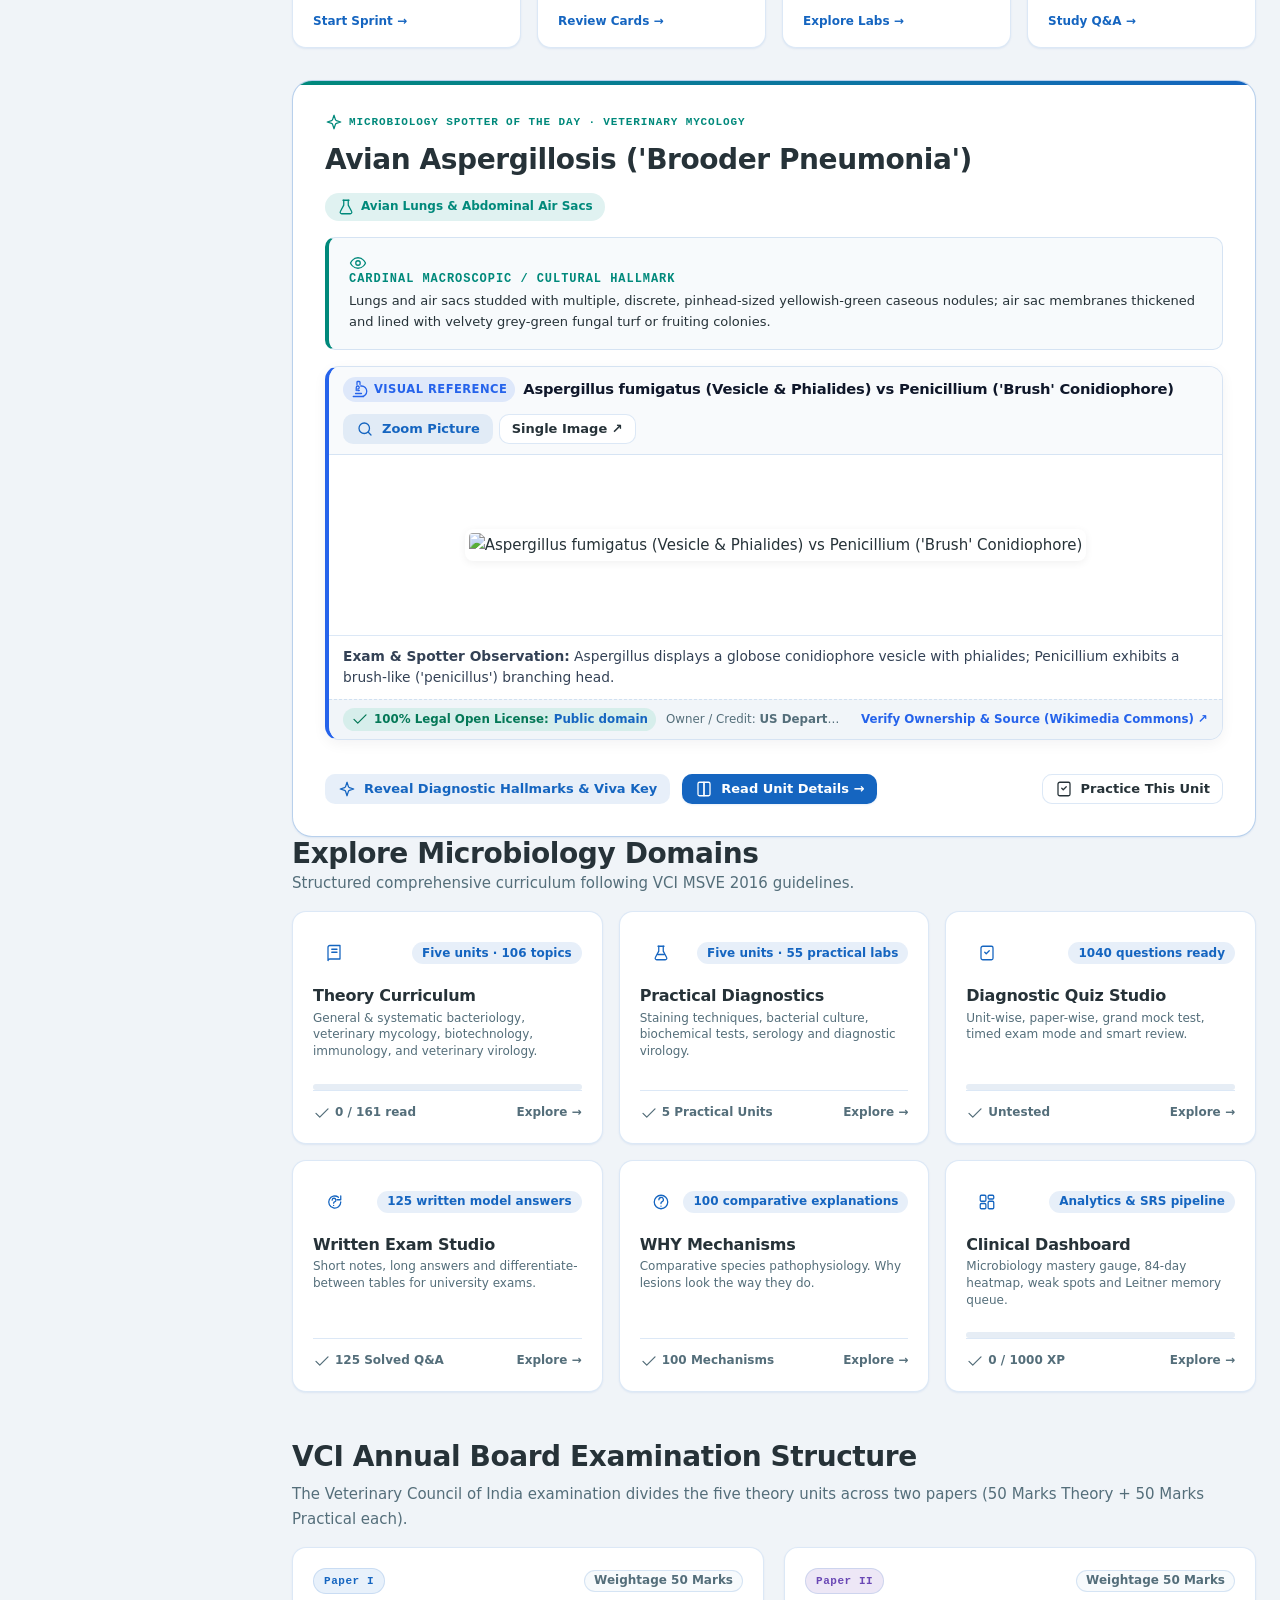
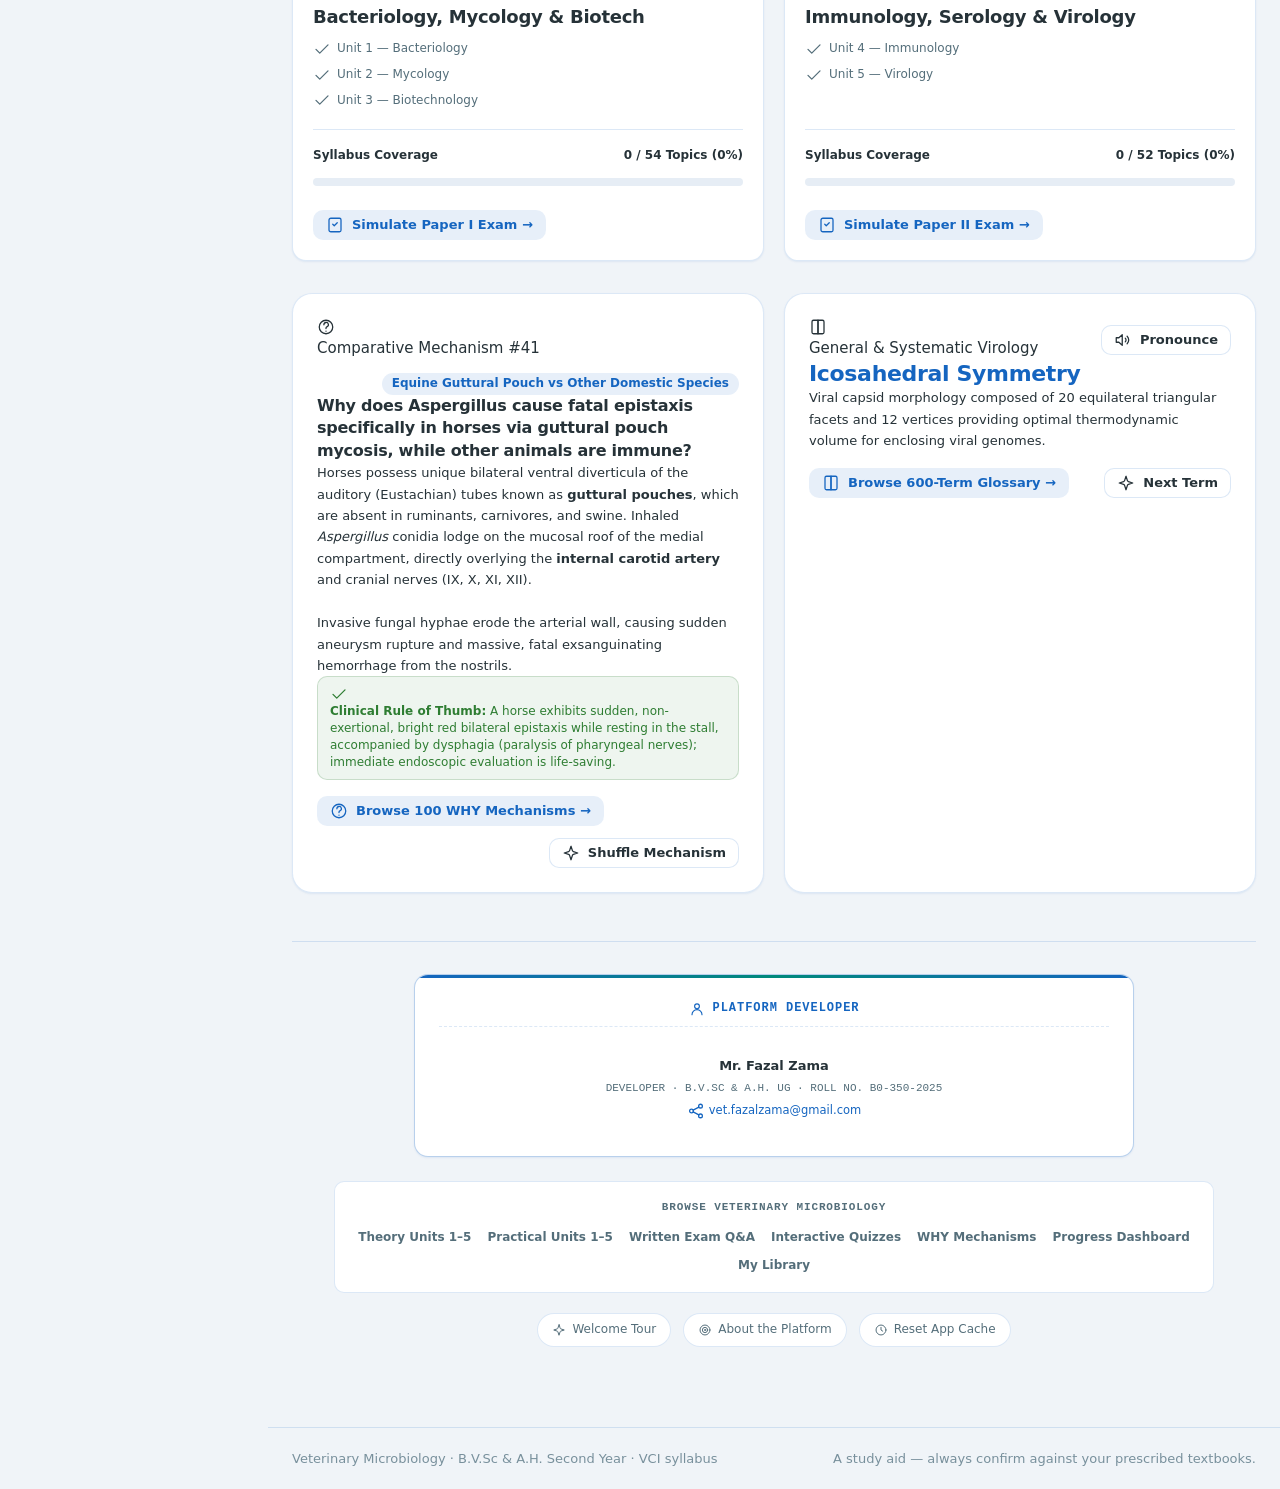
==== commit d3983554: "Update Microbiology Studio content (26-10-2026  7:44:59.64)" ====
--- a/index.html
+++ b/index.html
@@ -209,6 +209,14 @@
   </div>
 </div>
 
+<!-- ==================== SINGLE-IMAGE LIGHTBOX MODAL ==================== -->
+<div class="img-lightbox-modal" id="img-lightbox-modal" style="display:none;" onclick="if(event.target===this) app.closeImageModal()">
+  <div class="img-lightbox-card" role="dialog" aria-modal="true" aria-label="Diagnostic Image Viewer">
+    <button class="img-lightbox-close" onclick="app.closeImageModal()" aria-label="Close">&times;</button>
+    <div id="img-lightbox-content"></div>
+  </div>
+</div>
+
 <!-- ==================== ONBOARDING TOUR ==================== -->
 <div class="onboard-modal" id="onboard-modal" style="display:none;" onclick="if(event.target===this) app.closeOnboarding(true)">
   <div class="onboard-card" role="dialog" aria-modal="true" aria-label="Welcome tour">
@@ -244,6 +252,7 @@
 <script src="data/data-theory-unit4.JS"></script>
 <script src="data/data-theory-unit5.JS"></script>
 <script src="data/data-practical.JS"></script>
+<script src="data/data-images.js"></script>
 <script src="data/data-why.JS"></script>
 <script src="data/data-qa.JS"></script>
 <script src="data/data-quiz.JS"></script>
--- a/assets/css/main.css
+++ b/assets/css/main.css
@@ -329,6 +329,13 @@
 
 .btn--lg { height: 46px; padding: 0 var(--s6); font-size: var(--fs-md); }
 .btn--sm { height: 30px; padding: 0 var(--s3); font-size: var(--fs-sm); }
+/* Phones: a long label (e.g. "Read the lesson on …") wraps instead of pushing the page sideways.
+   Heights become minimums, so ordinary one-line buttons look exactly the same. */
+@media (max-width: 640px) {
+  .btn { max-width: 100%; white-space: normal; text-align: center; height: auto; min-height: 38px; padding-top: 4px; padding-bottom: 4px; }
+  .btn--lg { min-height: 46px; }
+  .btn--sm { min-height: 30px; }
+}
 .btn--block { width: 100%; }
 
 /* ---------- Cards ---------- */
@@ -666,9 +673,12 @@
   display: flex;
   align-items: center;
   justify-content: space-between;
+  flex-wrap: wrap; /* long unit names drop to a second line on phones instead of overflowing */
   gap: var(--s2);
 }
 .glossary-card__term {
+  min-width: 0;
+  overflow-wrap: anywhere;
   font-size: var(--fs-base);
   font-weight: 700;
   color: var(--text);
@@ -719,3 +729,36 @@
   .nav__link { padding-top: 5px; padding-bottom: 5px; }
   .sidebar__foot { padding: var(--s2) var(--s3); gap: 2px; }
 }
+
+/* ============================================================
+   EQUATIONS IN LESSON CONTENT
+   Content used to contain raw LaTeX ($CO_2$, $$...$$). It is now plain
+   HTML with <sub>/<sup>; these two classes lay out the display
+   equations and the labelled reaction arrows.
+   ============================================================ */
+.math-block {
+  display: block;
+  margin: var(--s3, 12px) 0;
+  padding: var(--s3, 12px) var(--s4, 16px);
+  border-left: 3px solid var(--accent, #1565c0);
+  border-radius: var(--r-sm, 6px);
+  background: var(--surface-2, var(--surface));
+  text-align: center;
+  line-height: 1.9;
+  overflow-x: auto;
+  overflow-wrap: anywhere;
+}
+.math-xarrow {
+  display: inline-flex;
+  flex-direction: column;
+  align-items: center;
+  vertical-align: middle;
+  line-height: 1.1;
+  margin: 0 .25em;
+}
+.math-xarrow small {
+  font-size: .72em;
+  color: var(--text-muted, inherit);
+  white-space: nowrap;
+}
+sub, sup { line-height: 0; }
--- a/assets/css/sections.css
+++ b/assets/css/sections.css
@@ -4356,3 +4356,585 @@
   0% { transform: scale(1); box-shadow: 0 0 0 0 rgba(239, 68, 68, 0.4); }
   100% { transform: scale(1.05); box-shadow: 0 0 10px 2px rgba(239, 68, 68, 0.3); }
 }
+
+/* ============================================================
+   QUIZ NAVIGATOR, FLAG BUTTON & RESUME CARD
+   ============================================================ */
+.qpal {
+  display: flex;
+  flex-wrap: wrap;
+  gap: 6px;
+  padding: var(--s3);
+  border: 1px solid var(--border);
+  border-radius: var(--r-md, 8px);
+  background: var(--surface);
+}
+.qpal__btn {
+  min-width: 34px;
+  height: 34px;
+  padding: 0 6px;
+  border: 1px solid var(--border);
+  border-radius: var(--r-sm, 6px);
+  background: var(--surface);
+  color: var(--text-muted);
+  font: 600 var(--fs-xs, 13px)/1 var(--font-mono, monospace);
+  cursor: pointer;
+  transition: transform .12s ease, border-color .12s ease, background-color .12s ease;
+}
+.qpal__btn:hover { transform: translateY(-1px); border-color: var(--accent-line); }
+.qpal__btn.is-answered { background: var(--accent-soft); border-color: var(--accent); color: var(--accent); }
+.qpal__btn.is-right { background: var(--ok-soft); border-color: var(--ok); color: var(--ok); }
+.qpal__btn.is-wrong { background: var(--danger-soft); border-color: var(--danger); color: var(--danger); }
+.qpal__btn.is-current { outline: 2px solid var(--accent); outline-offset: 1px; color: var(--text); }
+.qpal__btn.is-flagged::after {
+  content: "🚩";
+  font-size: 9px;
+  position: relative;
+  top: -6px;
+  left: 1px;
+}
+
+.qflag { margin-left: auto; }
+.qflag.is-on { color: var(--warn, #b25e00); }
+
+.resume-quiz-card { border-left: 3px solid var(--accent); }
+.resume-quiz-card__icon { font-size: 26px; }
+
+@media (max-width: 640px) {
+  .qpal { gap: 5px; max-height: 108px; overflow-y: auto; }
+  .qpal__btn { min-width: 30px; height: 30px; }
+}
+
+/* ============================================================
+   QUIZ REVIEW & ANALYSIS
+   ============================================================ */
+.an-entry__icon { font-size: 28px; }
+
+.an-stats {
+  display: grid;
+  grid-template-columns: repeat(auto-fit, minmax(150px, 1fr));
+  gap: var(--s3);
+}
+.an-stat {
+  background: var(--surface);
+  border: 1px solid var(--border);
+  border-radius: var(--r-md, 8px);
+  padding: var(--s4);
+  text-align: center;
+}
+.an-stat__icon { font-size: 20px; }
+.an-stat__val { font: 700 26px/1.1 var(--font-sans, inherit); color: var(--accent); margin-top: 4px; }
+.an-stat__lbl { font-weight: 600; margin-top: 2px; }
+.an-stat__sub { font-size: var(--fs-xs, 12px); color: var(--text-faint, var(--text-muted)); margin-top: 2px; }
+
+.an-trend {
+  margin-top: var(--s6);
+  background: var(--surface);
+  border: 1px solid var(--border);
+  border-radius: var(--r-md, 8px);
+  padding: var(--s4);
+}
+.an-spark { width: 100%; height: 70px; display: block; }
+
+.an-row { padding: var(--s3) 0; border-bottom: 1px solid var(--border); }
+.an-row:last-child { border-bottom: 0; }
+
+.an-table {
+  border: 1px solid var(--border);
+  border-radius: var(--r-md, 8px);
+  overflow: hidden;
+  background: var(--surface);
+}
+.an-table__head,
+.an-table__row {
+  display: grid;
+  grid-template-columns: 2.2fr 1.4fr 1fr .8fr auto;
+  gap: var(--s2);
+  align-items: center;
+  padding: var(--s3) var(--s4);
+}
+.an-table__head--hist,
+.an-table__row--hist { grid-template-columns: 2.4fr 1fr 1.1fr auto; }
+.an-table__head {
+  background: var(--surface-hover, rgba(0,0,0,.03));
+  font-size: var(--fs-xs, 12px);
+  font-weight: 700;
+  text-transform: uppercase;
+  letter-spacing: .04em;
+  color: var(--text-muted);
+}
+.an-table__row { border-top: 1px solid var(--border); }
+.an-table__unit { min-width: 0; overflow-wrap: anywhere; }
+.an-mini-bar {
+  display: inline-block;
+  width: 60px;
+  height: 6px;
+  border-radius: 3px;
+  background: var(--border);
+  overflow: hidden;
+  vertical-align: middle;
+  margin-right: 6px;
+}
+.an-mini-bar i { display: block; height: 100%; background: var(--accent); }
+.subline { display: block; }
+
+.an-qcard { border-left: 3px solid var(--border); }
+.an-qcard.is-ok { border-left-color: var(--ok); }
+.an-qcard.is-bad { border-left-color: var(--danger); }
+
+@media (max-width: 720px) {
+  .an-table__head { display: none; }
+  .an-table__row,
+  .an-table__row--hist {
+    grid-template-columns: 1fr auto;
+    row-gap: 6px;
+  }
+  .an-table__unit { grid-column: 1 / -1; }
+}
+
+/* ============================================================
+   DASHBOARD — EXAM COUNTDOWN, NEXT ACTIONS & SECTION TABS
+   ============================================================ */
+.dash-exam {
+  display: flex;
+  flex-wrap: wrap;
+  align-items: center;
+  gap: var(--s2);
+  margin: var(--s3) 0 var(--s4);
+  padding: var(--s2) var(--s3);
+  border: 1px solid var(--border);
+  border-radius: var(--r-md, 8px);
+  background: var(--surface);
+}
+.dash-exam.is-near { border-color: var(--warn, #b25e00); }
+.dash-exam__lbl { font-size: var(--fs-sm, 14px); }
+.dash-exam__input {
+  border: 1px solid var(--border);
+  border-radius: var(--r-sm, 6px);
+  padding: 4px 8px;
+  background: var(--surface);
+  color: var(--text);
+  font: inherit;
+  font-size: var(--fs-xs, 13px);
+}
+
+.dash-next { margin-top: var(--s8); }
+.dash-next__list {
+  border: 1px solid var(--border);
+  border-radius: var(--r-md, 8px);
+  overflow: hidden;
+  background: var(--surface);
+}
+.dash-next__row {
+  display: flex;
+  align-items: center;
+  gap: var(--s3);
+  padding: var(--s3) var(--s4);
+  border-top: 1px solid var(--border);
+  color: inherit;
+  text-decoration: none;
+  transition: background-color .15s ease;
+}
+.dash-next__row:first-child { border-top: 0; }
+.dash-next__row:hover { background: var(--surface-hover, rgba(0,0,0,.03)); }
+.dash-next__row.is-urgent { border-left: 3px solid var(--warn, #b25e00); }
+.dash-next__icon { font-size: 22px; flex: none; }
+.dash-next__body { flex: 1; min-width: 0; }
+.dash-next__cta { flex: none; pointer-events: none; }
+
+.dash-tabs-section { margin-top: var(--s10, 40px); }
+.dash-tabs {
+  display: flex;
+  gap: 6px;
+  overflow-x: auto;
+  padding-bottom: 4px;
+  margin-bottom: var(--s5);
+  -webkit-overflow-scrolling: touch;
+}
+.dash-tab {
+  flex: none;
+  display: inline-flex;
+  align-items: center;
+  gap: 6px;
+  padding: 8px 14px;
+  border: 1px solid var(--border);
+  border-radius: 999px;
+  background: var(--surface);
+  color: var(--text-muted);
+  font-size: var(--fs-sm, 14px);
+  font-weight: 600;
+  cursor: pointer;
+  white-space: nowrap;
+  transition: background-color .15s ease, color .15s ease, border-color .15s ease;
+}
+.dash-tab:hover { border-color: var(--accent-line); }
+.dash-tab.is-active {
+  background: var(--accent);
+  border-color: var(--accent);
+  color: #fff;
+}
+.dash-tab__dot {
+  display: inline-block;
+  min-width: 18px;
+  padding: 0 5px;
+  border-radius: 999px;
+  background: var(--danger);
+  color: #fff;
+  font-size: 11px;
+  line-height: 18px;
+  text-align: center;
+}
+.dash-tab.is-active .dash-tab__dot { background: rgba(255,255,255,.28); }
+
+@media (max-width: 640px) {
+  .dash-next__row { flex-wrap: wrap; }
+  .dash-next__cta { margin-left: auto; }
+}
+
+
+/* ============================================================================
+   DIAGNOSTIC VISUAL ATLAS — INLINE SECTION FIGURES & SINGLE-IMAGE LIGHTBOX
+   100% Verified Legal Open-Access Figures (Public Domain / CC0 / CC BY / CC BY-SA)
+   ============================================================================ */
+
+.micro-fig-stack {
+  display: flex;
+  flex-direction: column;
+  gap: 16px;
+}
+
+.micro-fig-card {
+  background: var(--surface, #ffffff);
+  border: 1px solid var(--border, #e2e8f0);
+  border-radius: 14px;
+  overflow: hidden;
+  box-shadow: 0 4px 14px rgba(15, 23, 42, 0.05);
+  margin: 16px 0;
+  transition: border-color 0.2s ease, box-shadow 0.2s ease;
+}
+
+.micro-fig-card:hover {
+  border-color: var(--accent-line, #cbd5e1);
+  box-shadow: 0 8px 22px rgba(15, 23, 42, 0.08);
+}
+
+.micro-fig-card--inline {
+  margin: 14px 0 18px 0;
+  border-left: 4px solid var(--primary, #2563eb);
+  background: var(--surface-alt, #f8fafc);
+}
+
+.micro-fig-head {
+  display: flex;
+  align-items: center;
+  justify-content: space-between;
+  gap: 12px;
+  padding: 10px 14px;
+  background: var(--surface-alt, #f8fafc);
+  border-bottom: 1px solid var(--border, #e2e8f0);
+  flex-wrap: wrap;
+}
+
+.micro-fig-title-wrap {
+  display: flex;
+  align-items: center;
+  gap: 8px;
+  flex-wrap: wrap;
+  min-width: 0;
+}
+
+.micro-fig-badge {
+  display: inline-flex;
+  align-items: center;
+  gap: 5px;
+  font-size: 0.72rem;
+  font-weight: 700;
+  text-transform: uppercase;
+  letter-spacing: 0.04em;
+  padding: 3px 8px;
+  border-radius: 999px;
+  background: rgba(37, 99, 235, 0.12);
+  color: var(--primary, #2563eb);
+  white-space: nowrap;
+}
+
+.micro-fig-title {
+  font-size: 0.92rem;
+  font-weight: 700;
+  color: var(--text-main, #0f172a);
+  line-height: 1.35;
+}
+
+.micro-fig-actions {
+  display: flex;
+  align-items: center;
+  gap: 6px;
+  flex-shrink: 0;
+}
+
+.micro-fig-btn {
+  display: inline-flex;
+  align-items: center;
+  gap: 5px;
+  padding: 5px 10px;
+  font-size: 0.76rem;
+  font-weight: 600;
+  border-radius: 8px;
+  border: 1px solid var(--border, #cbd5e1);
+  background: var(--surface, #ffffff);
+  color: var(--text-main, #1e293b);
+  cursor: pointer;
+  text-decoration: none;
+  transition: all 0.15s ease;
+}
+
+.micro-fig-btn:hover {
+  border-color: var(--primary, #2563eb);
+  color: var(--primary, #2563eb);
+  background: rgba(37, 99, 235, 0.06);
+}
+
+.micro-fig-img-wrap {
+  position: relative;
+  display: flex;
+  align-items: center;
+  justify-content: center;
+  background: #ffffff;
+  padding: 14px;
+  min-height: 180px;
+  max-height: 400px;
+  cursor: zoom-in;
+  overflow: hidden;
+}
+
+[data-theme="dark"] .micro-fig-img-wrap {
+  background: #0f172a;
+}
+
+.micro-fig-img {
+  display: block;
+  max-width: 100%;
+  max-height: 360px;
+  width: auto;
+  height: auto;
+  object-fit: contain;
+  border-radius: 8px;
+  background: #ffffff;
+  padding: 4px;
+  box-shadow: 0 2px 8px rgba(0, 0, 0, 0.06);
+  transition: transform 0.2s ease;
+}
+
+.micro-fig-img-wrap:hover .micro-fig-img {
+  transform: scale(1.015);
+}
+
+.micro-fig-zoom-hint {
+  position: absolute;
+  right: 12px;
+  bottom: 10px;
+  display: inline-flex;
+  align-items: center;
+  gap: 5px;
+  padding: 4px 10px;
+  border-radius: 999px;
+  font-size: 0.72rem;
+  font-weight: 600;
+  background: rgba(15, 23, 42, 0.78);
+  color: #ffffff;
+  pointer-events: none;
+  backdrop-filter: blur(4px);
+}
+
+.micro-fig-caption {
+  padding: 10px 14px;
+  font-size: 0.86rem;
+  line-height: 1.55;
+  color: var(--text-main, #334155);
+  border-top: 1px solid var(--border, #e2e8f0);
+  background: var(--surface, #ffffff);
+}
+
+.micro-fig-legal {
+  display: flex;
+  align-items: center;
+  justify-content: space-between;
+  gap: 10px;
+  flex-wrap: wrap;
+  padding: 8px 14px;
+  font-size: 0.74rem;
+  background: var(--surface-alt, #f1f5f9);
+  border-top: 1px dashed var(--border, #cbd5e1);
+  color: var(--text-muted, #64748b);
+}
+
+.micro-fig-legal__badge {
+  display: inline-flex;
+  align-items: center;
+  gap: 5px;
+  font-weight: 700;
+  color: #047857;
+  background: rgba(16, 185, 129, 0.12);
+  padding: 2px 8px;
+  border-radius: 999px;
+  text-decoration: none;
+}
+
+[data-theme="dark"] .micro-fig-legal__badge {
+  color: #34d399;
+  background: rgba(16, 185, 129, 0.18);
+}
+
+.micro-fig-legal__author {
+  flex: 1;
+  min-width: 160px;
+  overflow: hidden;
+  text-overflow: ellipsis;
+  white-space: nowrap;
+}
+
+.micro-fig-legal__src {
+  display: inline-flex;
+  align-items: center;
+  gap: 4px;
+  font-weight: 600;
+  color: var(--primary, #2563eb);
+  text-decoration: none;
+}
+
+.micro-fig-legal__src:hover {
+  text-decoration: underline;
+}
+
+.spotter-fig-wrap {
+  margin: 12px 0;
+}
+
+/* Single-Image Fullscreen Lightbox Modal */
+.img-lightbox-modal {
+  position: fixed;
+  inset: 0;
+  z-index: 9999;
+  background: rgba(15, 23, 42, 0.86);
+  backdrop-filter: blur(6px);
+  display: flex;
+  align-items: center;
+  justify-content: center;
+  padding: 18px;
+}
+
+.img-lightbox-card {
+  position: relative;
+  width: 100%;
+  max-width: 980px;
+  max-height: 92vh;
+  display: flex;
+  flex-direction: column;
+  background: var(--surface, #ffffff);
+  border: 1px solid var(--border, #334155);
+  border-radius: 16px;
+  overflow: hidden;
+  box-shadow: 0 24px 60px rgba(0, 0, 0, 0.45);
+}
+
+.img-lightbox-head {
+  display: flex;
+  align-items: center;
+  justify-content: space-between;
+  gap: 12px;
+  padding: 12px 16px;
+  background: var(--surface-alt, #f8fafc);
+  border-bottom: 1px solid var(--border, #e2e8f0);
+}
+
+.img-lightbox-title {
+  font-size: 1rem;
+  font-weight: 700;
+  color: var(--text-main, #0f172a);
+}
+
+.img-lightbox-close {
+  display: inline-flex;
+  align-items: center;
+  justify-content: center;
+  width: 34px;
+  height: 34px;
+  border-radius: 50%;
+  border: 1px solid var(--border, #cbd5e1);
+  background: var(--surface, #ffffff);
+  color: var(--text-main, #0f172a);
+  cursor: pointer;
+  font-size: 0.95rem;
+}
+
+.img-lightbox-close:hover {
+  background: var(--danger, #ef4444);
+  border-color: var(--danger, #ef4444);
+  color: #ffffff;
+}
+
+.img-lightbox-stage {
+  flex: 1;
+  min-height: 240px;
+  max-height: 68vh;
+  display: flex;
+  align-items: center;
+  justify-content: center;
+  background: #0f172a;
+  padding: 16px;
+  overflow: auto;
+}
+
+.img-lightbox-stage img {
+  max-width: 100%;
+  max-height: 64vh;
+  width: auto;
+  height: auto;
+  object-fit: contain;
+  background: #ffffff;
+  padding: 6px;
+  border-radius: 8px;
+}
+
+.img-lightbox-foot {
+  padding: 12px 16px;
+  background: var(--surface, #ffffff);
+  border-top: 1px solid var(--border, #e2e8f0);
+  display: flex;
+  flex-direction: column;
+  gap: 8px;
+}
+
+.img-lightbox-caption {
+  font-size: 0.88rem;
+  line-height: 1.5;
+  color: var(--text-main, #1e293b);
+}
+
+.img-lightbox-meta {
+  display: flex;
+  align-items: center;
+  justify-content: space-between;
+  gap: 10px;
+  flex-wrap: wrap;
+  font-size: 0.78rem;
+  color: var(--text-muted, #64748b);
+}
+
+@media (max-width: 640px) {
+  .micro-fig-head {
+    flex-direction: column;
+    align-items: flex-start;
+  }
+  .micro-fig-actions {
+    width: 100%;
+    justify-content: flex-start;
+  }
+  .micro-fig-img-wrap {
+    max-height: 280px;
+    padding: 10px;
+  }
+  .micro-fig-img {
+    max-height: 250px;
+  }
+}
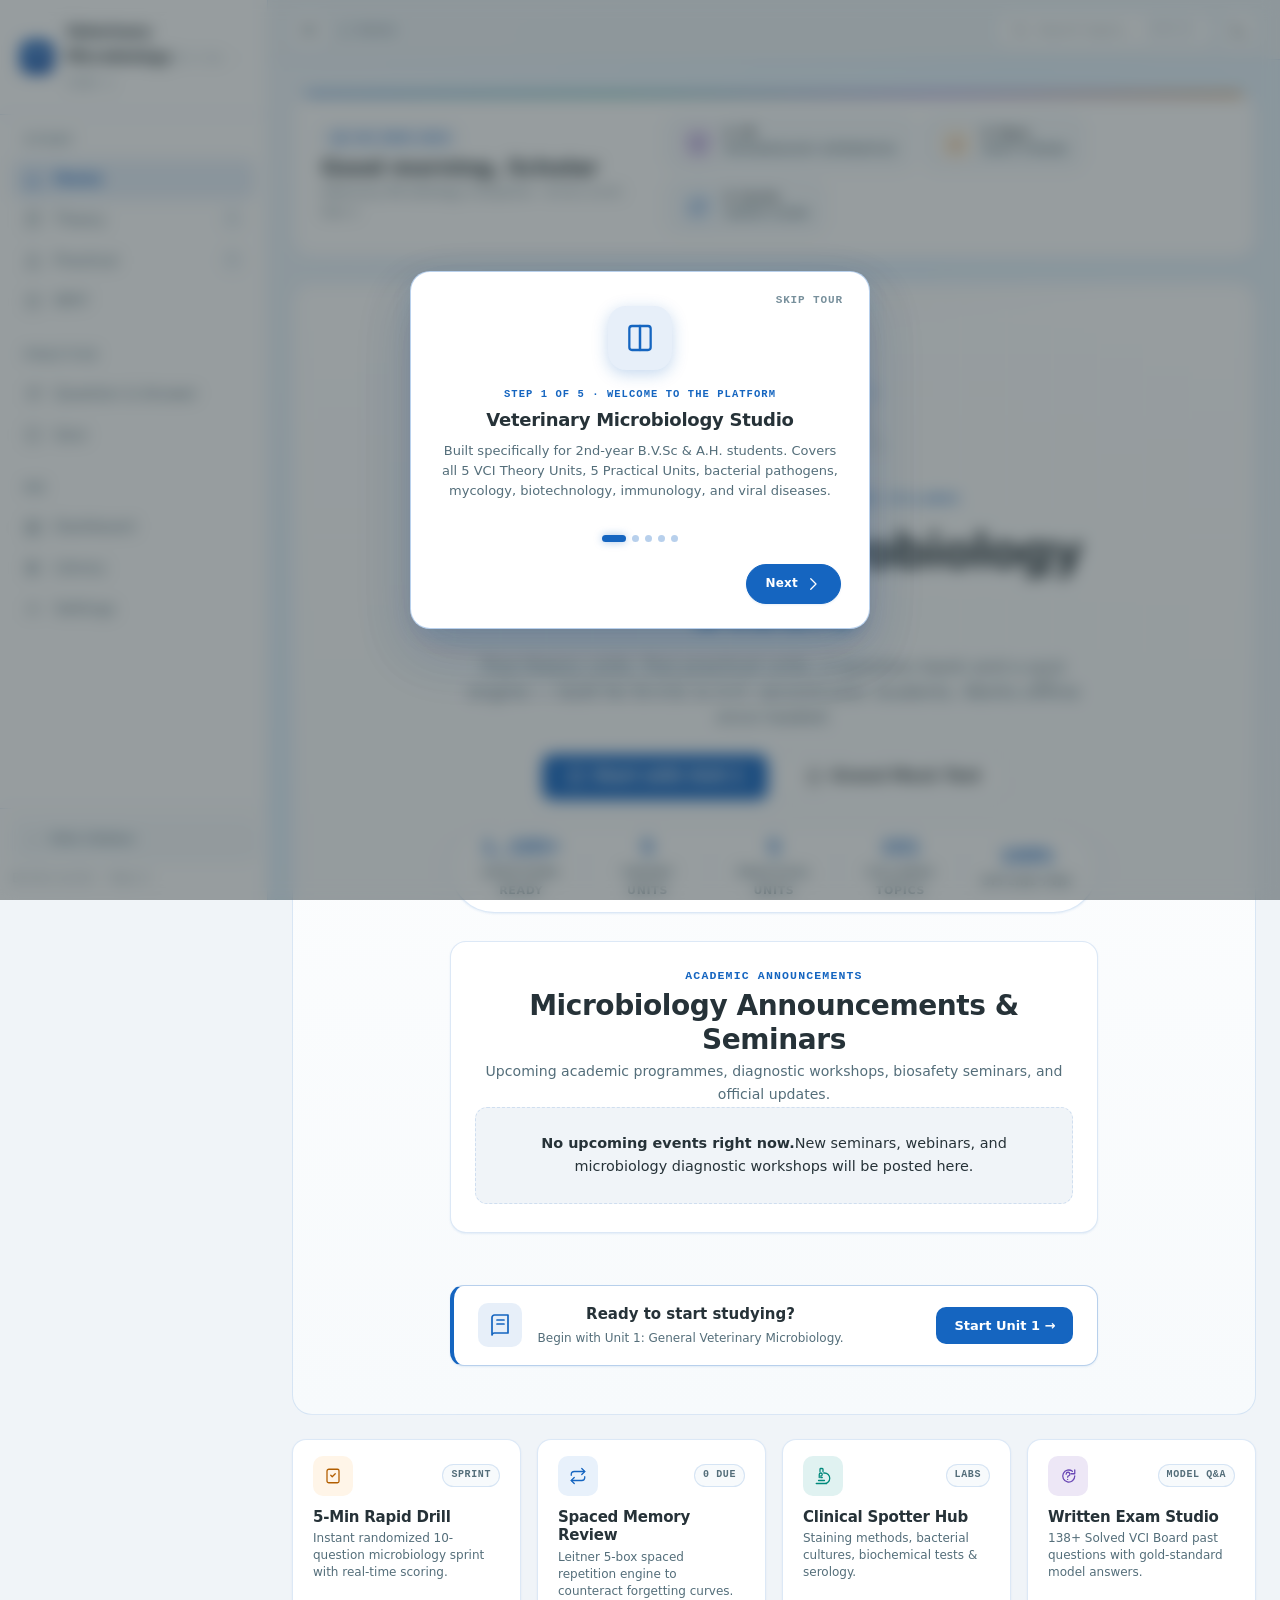
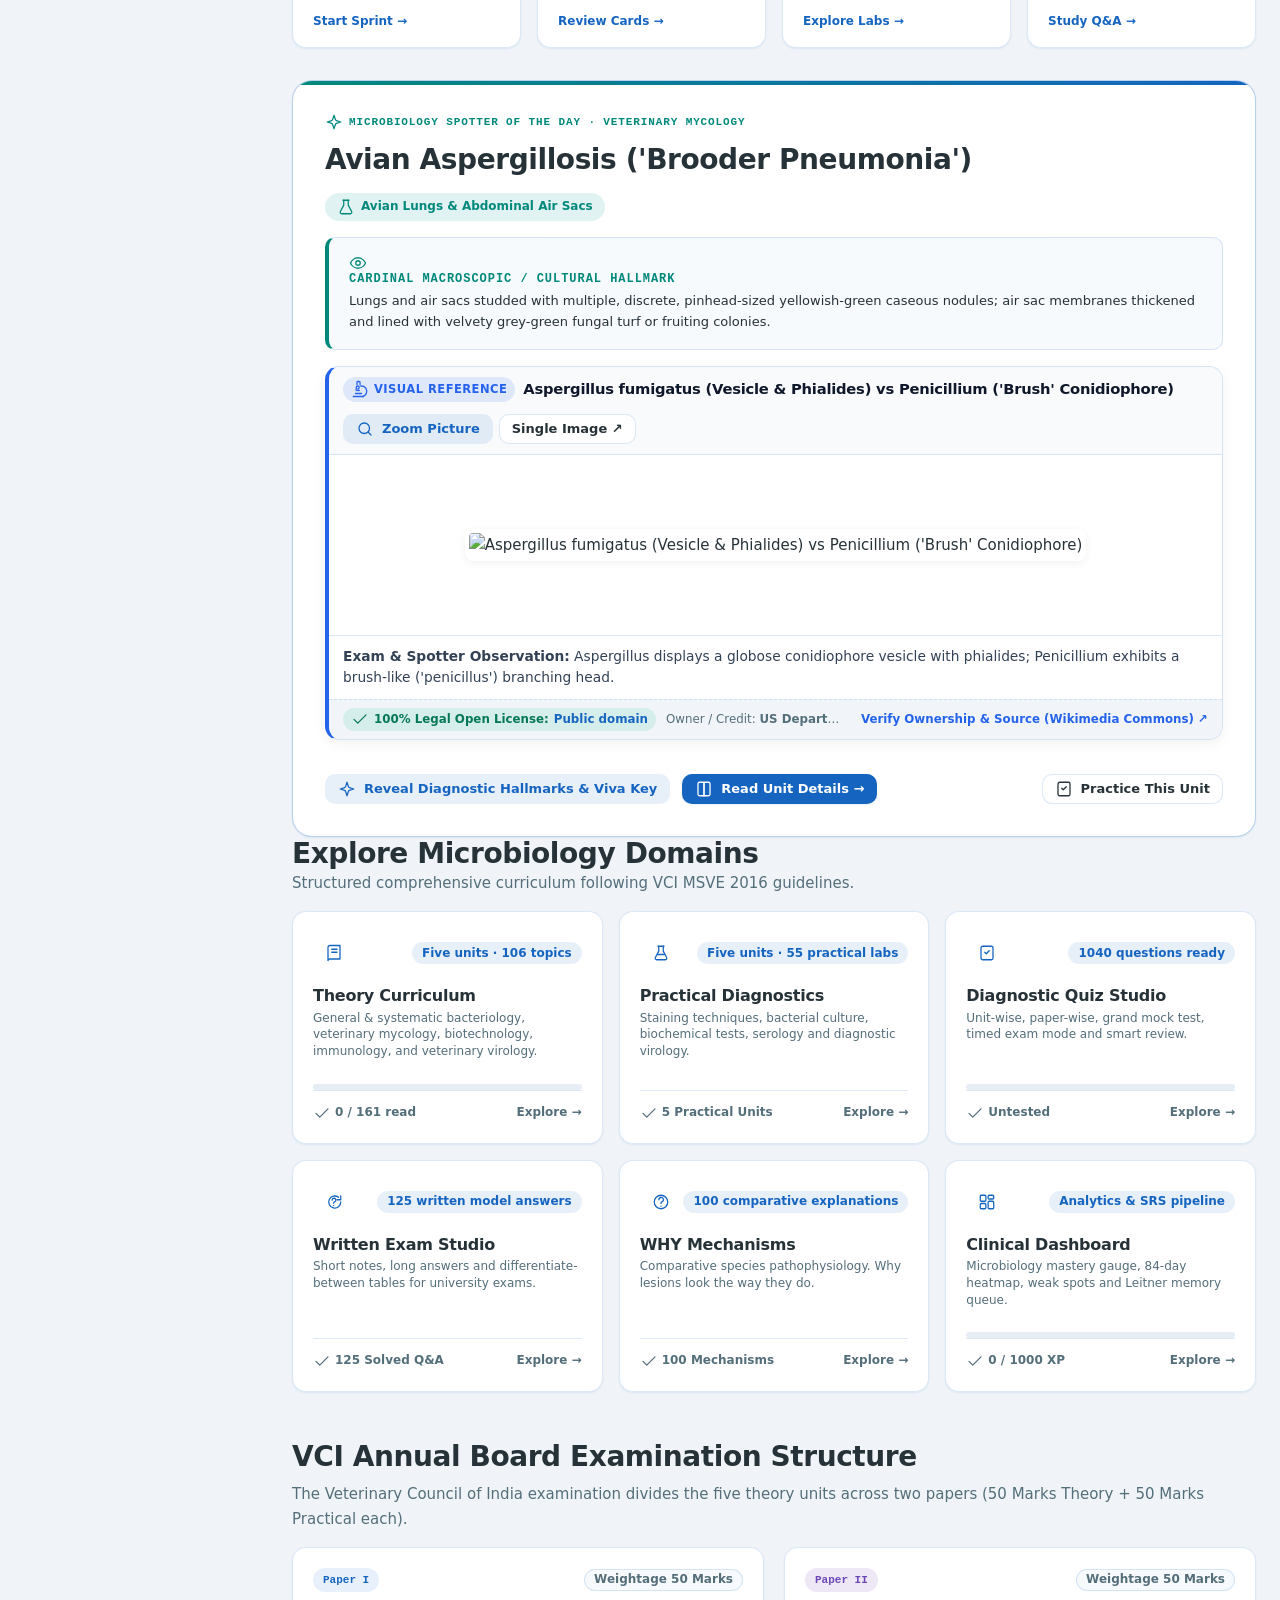
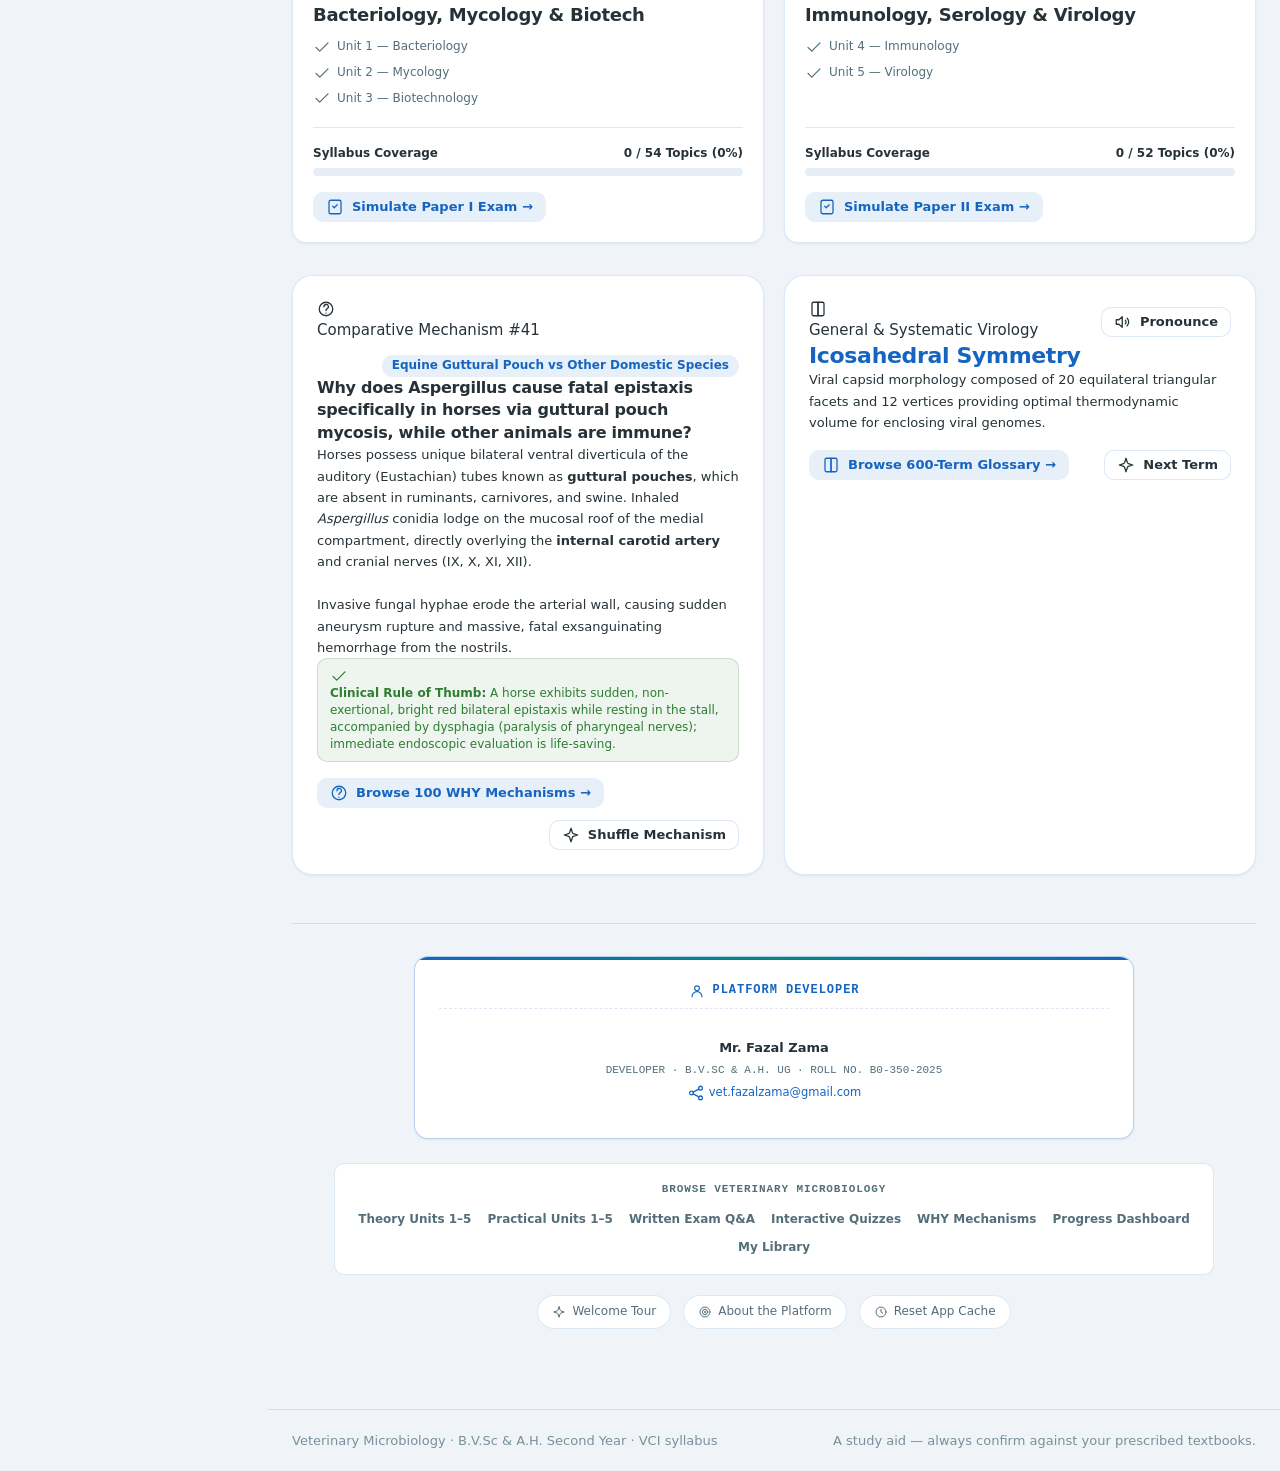
==== commit bfe0d703: "feat: Add Google Firebase real-time multi-device sync for mobile and tablet" ====
--- a/index.html
+++ b/index.html
@@ -259,6 +259,10 @@
 <script src="data/events-data.js"></script>
 <script src="js/quiz-shuffle.js"></script>
 
+<!-- Google Firebase SDK (Official CDN) -->
+<script src="https://www.gstatic.com/firebasejs/10.8.0/firebase-app-compat.js"></script>
+<script src="https://www.gstatic.com/firebasejs/10.8.0/firebase-firestore-compat.js"></script>
+<script src="js/sync.js"></script>
 <script src="js/store.js"></script>
 <script src="js/quiz.js"></script>
 <script src="js/dashboard.js"></script>
--- a/assets/css/sections.css
+++ b/assets/css/sections.css
@@ -1735,27 +1735,31 @@
 .result .card { text-align: left; }
 
 /* ============================================================
-   ELITE DASHBOARD — Next-Gen Clinical Analytics System
+   PLAYFUL, VIBRANT & INTUITIVE DASHBOARD V2
+   Designed to be instantly clear and fun for any student
    ============================================================ */
-.dash-elite {
+
+.dash-v2 {
   display: flex;
   flex-direction: column;
-  gap: var(--s8, 32px);
+  gap: var(--s6, 24px);
   padding-bottom: var(--s8, 32px);
-}
-
-/* 1. Hero Cockpit Card */
-.dash-hero {
+  max-width: 1040px;
+  margin: 0 auto;
+}
+
+/* 1. Welcoming Hero Banner */
+.dash-v2-hero {
   position: relative;
   background: var(--surface);
   border: 1px solid var(--border);
   border-radius: var(--rad-lg, 16px);
-  padding: clamp(20px, 3.5vw, 36px);
-  box-shadow: 0 10px 30px -10px rgba(21, 101, 192, 0.08);
+  padding: clamp(20px, 3vw, 28px);
+  box-shadow: 0 4px 20px -4px rgba(21, 101, 192, 0.08);
   overflow: hidden;
 }
 
-.dash-hero::before {
+.dash-v2-hero::before {
   content: "";
   position: absolute;
   top: 0; left: 0; right: 0;
@@ -1763,61 +1767,61 @@
   background: linear-gradient(90deg, var(--ivri-blue, #1565c0), var(--ivri-teal, #00897b), var(--ivri-purple, #6a48b5), var(--ivri-amber, #b25e00));
 }
 
-.dash-cockpit {
+.dash-v2-hero-body {
   display: grid;
   grid-template-columns: auto 1fr;
-  gap: clamp(20px, 4vw, 44px);
-  align-items: center;
-}
-
-@media (max-width: 860px) {
-  .dash-cockpit {
+  gap: clamp(20px, 4vw, 36px);
+  align-items: center;
+}
+
+@media (max-width: 768px) {
+  .dash-v2-hero-body {
     grid-template-columns: 1fr;
     text-align: center;
     justify-items: center;
   }
 }
 
-/* Mastery Circular Gauge */
-.mastery-gauge-wrap {
+/* Score Circle / Gauge */
+.dash-score-gauge {
   display: flex;
   flex-direction: column;
   align-items: center;
-  gap: 12px;
+  gap: 10px;
   flex-shrink: 0;
 }
 
-.mastery-svg-gauge {
+.dash-score-circle-wrap {
   position: relative;
-  width: 175px;
-  height: 175px;
-}
-
-.mastery-svg-gauge svg {
+  width: 150px;
+  height: 150px;
+}
+
+.dash-score-circle-wrap svg {
   transform: rotate(-90deg);
   width: 100%;
   height: 100%;
 }
 
-.mastery-gauge-bg {
+.dash-score-circle-bg {
   fill: none;
   stroke: var(--bg-alt, #e8f1fb);
   stroke-width: 12;
 }
 
-:root[data-theme="dark"] .mastery-gauge-bg {
+:root[data-theme="dark"] .dash-score-circle-bg {
   stroke: var(--surface-2, #1e293b);
 }
 
-.mastery-gauge-fill {
+.dash-score-circle-fill {
   fill: none;
-  stroke: var(--accent, #1565c0);
+  stroke: var(--ivri-blue, #1565c0);
   stroke-width: 12;
   stroke-linecap: round;
-  transition: stroke-dashoffset 1.4s cubic-bezier(0.16, 1, 0.3, 1);
-}
-
-.mastery-gauge-center {
+  transition: stroke-dashoffset 1.2s cubic-bezier(0.16, 1, 0.3, 1);
+}
+
+.dash-score-circle-inner {
   position: absolute;
   inset: 0;
   display: flex;
@@ -1827,46 +1831,45 @@
   pointer-events: none;
 }
 
-.mastery-gauge-val {
+.dash-score-number {
   font-family: var(--font-mono, monospace);
-  font-size: 34px;
+  font-size: 32px;
   font-weight: 850;
   color: var(--text);
   line-height: 1;
 }
 
-.mastery-gauge-lbl {
+.dash-score-label {
   font-size: 11px;
   font-weight: 750;
   text-transform: uppercase;
-  letter-spacing: 0.08em;
+  letter-spacing: 0.06em;
   color: var(--text-muted);
   margin-top: 4px;
 }
 
-.mastery-rank-badge {
+.dash-grade-chip {
   display: inline-flex;
   align-items: center;
   gap: 6px;
-  padding: 6px 14px;
+  padding: 5px 14px;
   border-radius: 999px;
   font-size: 12px;
-  font-weight: 700;
-  letter-spacing: 0.03em;
+  font-weight: 750;
   background: color-mix(in srgb, var(--accent) 12%, transparent);
   color: var(--accent);
   border: 1px solid color-mix(in srgb, var(--accent) 25%, transparent);
 }
 
-/* Cockpit Content & Key Velocity Metrics */
-.dash-cockpit-info {
+/* Greeting Text */
+.dash-greeting-info {
   display: flex;
   flex-direction: column;
-  gap: 16px;
+  gap: 10px;
   min-width: 0;
 }
 
-.dash-eyebrow {
+.dash-greeting-eyebrow {
   display: inline-flex;
   align-items: center;
   gap: 6px;
@@ -1877,490 +1880,479 @@
   color: var(--ivri-blue, #1565c0);
 }
 
-.dash-title {
-  font-size: clamp(22px, 3vw, 32px);
+.dash-greeting-title {
+  font-size: clamp(22px, 3vw, 28px);
   font-weight: 850;
   line-height: 1.2;
   margin: 0;
   color: var(--text);
 }
 
-.dash-lede {
-  font-size: 14.5px;
+.dash-greeting-desc {
+  font-size: 14px;
   color: var(--text-muted);
   margin: 0;
   line-height: 1.5;
 }
 
-/* Key Metrics Grid */
-.dash-metrics-grid {
-  display: grid;
-  /* Fits as many columns as the space allows (up to all four) instead of
-     forcing four — on a phone in landscape this box is under 300px wide. */
-  grid-template-columns: repeat(auto-fit, minmax(min(100%, 110px), 1fr));
-  gap: 12px;
-  margin-top: 8px;
-}
-
-@media (max-width: 860px) {
-  .dash-metrics-grid {
-    grid-template-columns: repeat(2, minmax(0, 1fr));
+/* Exam Countdown Pill */
+.dash-countdown-bar {
+  display: inline-flex;
+  align-items: center;
+  gap: 10px;
+  padding: 8px 14px;
+  border-radius: 10px;
+  background: var(--bg);
+  border: 1px solid var(--border);
+  font-size: 13px;
+  margin-top: 6px;
+  width: fit-content;
+  flex-wrap: wrap;
+}
+
+@media (max-width: 768px) {
+  .dash-countdown-bar {
+    justify-content: center;
     width: 100%;
   }
 }
 
-.dash-metric-card {
-  background: var(--bg);
-  border: 1px solid var(--border);
-  border-radius: var(--rad-md, 10px);
-  padding: 12px 14px;
-  display: flex;
-  flex-direction: column;
-  gap: 4px;
-  transition: transform 0.2s ease, border-color 0.2s ease;
-}
-
-.dash-metric-card:hover {
-  transform: translateY(-2px);
-  border-color: color-mix(in srgb, var(--accent) 40%, transparent);
-}
-
-.dash-metric-head {
-  display: flex;
-  align-items: center;
-  justify-content: space-between;
-  color: var(--text-muted);
-  font-size: 11px;
-  font-weight: 700;
-  text-transform: uppercase;
-  letter-spacing: 0.05em;
-}
-
-.dash-metric-head .ico {
-  width: 16px;
-  height: 16px;
-}
-
-.dash-metric-val {
-  font-family: var(--font-mono, monospace);
-  font-size: 22px;
-  font-weight: 800;
-  color: var(--text);
-  line-height: 1.1;
-}
-
-.dash-metric-sub {
-  font-size: 11px;
-  color: var(--text-muted);
-  white-space: nowrap;
-  overflow: hidden;
-  text-overflow: ellipsis;
-}
-
-/* Flame animation for streak */
-.streak-flame {
-  color: #ff5722;
-  filter: drop-shadow(0 0 6px rgba(255, 87, 34, 0.45));
-  animation: streakPulse 1.8s infinite alternate ease-in-out;
-}
-
-@keyframes streakPulse {
-  0% { transform: scale(1); }
-  100% { transform: scale(1.15); filter: drop-shadow(0 0 10px rgba(255, 87, 34, 0.7)); }
-}
-
-/* 2. Smart Prescription Action Center */
-.dash-prescriptions {
+.dash-countdown-input {
+  border: 1px solid var(--border);
+  border-radius: 6px;
+  padding: 3px 8px;
+  font-size: 12px;
+  background: var(--surface);
+  color: var(--text);
+}
+
+/* 2. 4 Colorful Stat Cards */
+.dash-4stats-grid {
   display: grid;
-  grid-template-columns: repeat(auto-fit, minmax(min(100%, 220px), 1fr));
-  gap: 16px;
+  grid-template-columns: repeat(4, 1fr);
+  gap: 14px;
 }
 
 @media (max-width: 900px) {
-  .dash-prescriptions {
+  .dash-4stats-grid {
+    grid-template-columns: repeat(2, 1fr);
+  }
+}
+
+@media (max-width: 480px) {
+  .dash-4stats-grid {
     grid-template-columns: 1fr;
   }
 }
 
-.presc-card {
-  position: relative;
-  background: var(--surface);
-  border: 1px solid var(--border);
+.dash-stat-tile {
+  background: var(--surface);
+  border: 1.5px solid var(--border);
   border-radius: var(--rad-lg, 14px);
-  padding: 20px;
+  padding: 16px;
   display: flex;
   flex-direction: column;
-  justify-content: space-between;
-  gap: 16px;
-  transition: all 0.25s cubic-bezier(0.16, 1, 0.3, 1);
-}
-
-.presc-card:hover {
-  transform: translateY(-3px);
-  box-shadow: 0 12px 24px -8px rgba(0,0,0,0.08);
-}
-
-.presc-card.is-urgent {
-  border-color: rgba(216, 67, 21, 0.4);
-  background: linear-gradient(180deg, color-mix(in srgb, var(--ivri-coral, #d84315) 6%, var(--surface)), var(--surface));
-}
-
-.presc-card.is-primary {
-  border-color: rgba(21, 101, 192, 0.35);
-  background: linear-gradient(180deg, color-mix(in srgb, var(--ivri-blue, #1565c0) 5%, var(--surface)), var(--surface));
-}
-
-.presc-badge {
-  align-self: flex-start;
-  display: inline-flex;
-  align-items: center;
-  gap: 5px;
-  font-size: 10.5px;
-  font-weight: 800;
-  text-transform: uppercase;
-  letter-spacing: 0.08em;
-  padding: 3px 8px;
-  border-radius: 6px;
-}
-
-.presc-badge--urgent {
-  background: rgba(216, 67, 21, 0.12);
-  color: var(--ivri-coral, #d84315);
-}
-
-.presc-badge--primary {
-  background: rgba(21, 101, 192, 0.12);
-  color: var(--ivri-blue, #1565c0);
-}
-
-.presc-badge--success {
-  background: rgba(46, 125, 50, 0.12);
-  color: var(--ivri-sage, #2e7d32);
-}
-
-.presc-title {
-  font-size: 16px;
-  font-weight: 700;
-  color: var(--text);
-  margin: 0;
-  display: flex;
-  align-items: center;
-  gap: 8px;
-}
-
-.presc-desc {
-  font-size: 13px;
-  color: var(--text-muted);
-  line-height: 1.45;
-  margin: 0;
-}
-
-.presc-btn {
-  margin-top: auto;
-}
-
-/* 3. Paper I vs Paper II Dual Examination Readiness */
-.paper-readiness-grid {
-  display: grid;
-  grid-template-columns: 1fr 1fr;
-  gap: 20px;
-}
-
-@media (max-width: 780px) {
-  .paper-readiness-grid {
-    grid-template-columns: 1fr;
-  }
-}
-
-.paper-gauge-card {
-  background: var(--surface);
-  border: 1px solid var(--border);
-  border-radius: var(--rad-lg, 14px);
-  padding: 24px;
-  display: flex;
-  flex-direction: column;
-  gap: 16px;
-  transition: transform 0.2s ease, border-color 0.2s ease;
-}
-
-.paper-gauge-card:hover {
-  transform: translateY(-2px);
-  border-color: color-mix(in srgb, var(--accent) 35%, transparent);
-}
-
-.paper-card-head {
-  display: flex;
-  align-items: flex-start;
-  justify-content: space-between;
-  gap: 12px;
-}
-
-.paper-card-title {
-  font-size: 18px;
-  font-weight: 800;
-  color: var(--text);
-  margin: 0;
-}
-
-.paper-card-subtitle {
-  font-size: 12.5px;
-  color: var(--text-muted);
-  margin: 2px 0 0;
-}
-
-.paper-badge {
-  display: inline-flex;
-  padding: 4px 10px;
-  border-radius: 999px;
-  font-size: 11px;
-  font-weight: 700;
-  letter-spacing: 0.05em;
-  background: var(--bg-alt);
-  color: var(--accent);
-  border: 1px solid var(--border);
-}
-
-.paper-progress-wrap {
-  display: flex;
-  flex-direction: column;
-  gap: 8px;
-}
-
-.paper-stats-row {
-  display: grid;
-  grid-template-columns: repeat(3, 1fr);
-  gap: 10px;
-  background: var(--bg);
-  border: 1px solid var(--border);
-  border-radius: 10px;
-  padding: 12px;
-  text-align: center;
-}
-
-.paper-stat-item-val {
-  font-family: var(--font-mono, monospace);
-  font-size: 17px;
-  font-weight: 800;
-  color: var(--text);
-}
-
-.paper-stat-item-lbl {
-  font-size: 10.5px;
-  color: var(--text-muted);
-  font-weight: 600;
-  text-transform: uppercase;
-  letter-spacing: 0.04em;
-  margin-top: 2px;
-}
-
-/* 4. Unit Mastery Matrix */
-.matrix-filter-bar {
-  display: flex;
-  align-items: center;
-  gap: 8px;
-  flex-wrap: wrap;
-  margin-bottom: 16px;
-}
-
-.matrix-tab-btn {
-  padding: 7px 16px;
-  border-radius: 999px;
-  font-size: 12.5px;
-  font-weight: 650;
-  background: var(--surface);
-  border: 1px solid var(--border);
-  color: var(--text-muted);
-  cursor: pointer;
-  transition: all 0.2s ease;
-}
-
-.matrix-tab-btn:hover {
-  color: var(--text);
-  border-color: var(--accent);
-}
-
-.matrix-tab-btn.is-active {
-  background: var(--accent);
-  color: #fff;
-  border-color: var(--accent);
-  box-shadow: 0 4px 12px -3px color-mix(in srgb, var(--accent) 50%, transparent);
-}
-
-.unit-mastery-grid {
-  display: grid;
-  grid-template-columns: repeat(auto-fill, minmax(320px, 1fr));
-  gap: 16px;
-}
-
-.unit-card-elite {
-  background: var(--surface);
-  border: 1px solid var(--border);
-  border-radius: var(--rad-lg, 12px);
-  padding: 18px;
-  display: flex;
-  flex-direction: column;
-  gap: 14px;
-  transition: all 0.2s cubic-bezier(0.16, 1, 0.3, 1);
-}
-
-.unit-card-elite:hover {
-  transform: translateY(-2px);
-  border-color: color-mix(in srgb, var(--accent) 40%, transparent);
-  box-shadow: 0 8px 20px -6px rgba(0,0,0,0.06);
-}
-
-.unit-card-top {
-  display: flex;
-  align-items: flex-start;
-  justify-content: space-between;
-  gap: 10px;
-}
-
-.unit-card-badge {
-  font-family: var(--font-mono, monospace);
-  font-size: 11px;
-  font-weight: 800;
-  padding: 3px 7px;
-  border-radius: 6px;
-  background: color-mix(in srgb, var(--accent) 12%, transparent);
-  color: var(--accent);
-  flex-shrink: 0;
-}
-
-.unit-card-title {
-  font-size: 15px;
-  font-weight: 700;
-  color: var(--text);
-  line-height: 1.35;
-  margin: 0;
-  text-decoration: none;
-}
-
-.unit-card-title:hover {
-  color: var(--accent);
-}
-
-.unit-card-bars {
-  display: flex;
-  flex-direction: column;
-  gap: 8px;
-}
-
-.unit-bar-item {
-  display: flex;
-  flex-direction: column;
-  gap: 3px;
-}
-
-.unit-bar-label {
-  display: flex;
-  align-items: center;
-  justify-content: space-between;
-  font-size: 11px;
-  color: var(--text-muted);
-}
-
-.unit-card-actions {
-  display: flex;
-  gap: 8px;
-  margin-top: auto;
-  padding-top: 6px;
-}
-
-/* 5. 5-Box Leitner Spaced Repetition Memory Matrix */
-.srs-pipeline-wrap {
-  background: var(--surface);
-  border: 1px solid var(--border);
-  border-radius: var(--rad-lg, 16px);
-  padding: 24px;
-}
-
-.srs-pipeline-grid {
-  display: grid;
-  grid-template-columns: repeat(5, 1fr);
-  gap: 12px;
-  margin-top: 16px;
-}
-
-@media (max-width: 768px) {
-  .srs-pipeline-grid {
-    grid-template-columns: 1fr;
-  }
-}
-
-.srs-box-col {
-  background: var(--bg);
-  border: 1px solid var(--border);
-  border-radius: 10px;
-  padding: 14px;
-  display: flex;
-  flex-direction: column;
-  align-items: center;
-  text-align: center;
   gap: 8px;
   position: relative;
   overflow: hidden;
-  transition: transform 0.2s ease;
-}
-
-.srs-box-col:hover {
+  transition: transform 0.2s ease, box-shadow 0.2s ease;
+}
+
+.dash-stat-tile:hover {
   transform: translateY(-2px);
-}
-
-.srs-box-col::before {
+  box-shadow: 0 6px 16px -4px rgba(0,0,0,0.06);
+}
+
+.dash-stat-tile::before {
   content: "";
   position: absolute;
-  top: 0; left: 0; right: 0;
-  height: 3px;
-}
-
-.srs-box-col[data-box="1"]::before { background: #f44336; }
-.srs-box-col[data-box="2"]::before { background: #ff9800; }
-.srs-box-col[data-box="3"]::before { background: #ffc107; }
-.srs-box-col[data-box="4"]::before { background: #4caf50; }
-.srs-box-col[data-box="5"]::before { background: #00bcd4; }
-
-.srs-box-num {
+  top: 0; left: 0; bottom: 0;
+  width: 4px;
+}
+
+.dash-stat-tile--blue { border-color: rgba(21, 101, 192, 0.25); }
+.dash-stat-tile--blue::before { background: var(--ivri-blue, #1565c0); }
+.dash-stat-tile--blue:hover { border-color: var(--ivri-blue, #1565c0); }
+
+.dash-stat-tile--amber { border-color: rgba(178, 94, 0, 0.25); }
+.dash-stat-tile--amber::before { background: var(--ivri-amber, #b25e00); }
+.dash-stat-tile--amber:hover { border-color: var(--ivri-amber, #b25e00); }
+
+.dash-stat-tile--coral { border-color: rgba(216, 67, 21, 0.25); }
+.dash-stat-tile--coral::before { background: var(--ivri-coral, #d84315); }
+.dash-stat-tile--coral:hover { border-color: var(--ivri-coral, #d84315); }
+
+.dash-stat-tile--purple { border-color: rgba(106, 72, 181, 0.25); }
+.dash-stat-tile--purple::before { background: var(--ivri-purple, #6a48b5); }
+.dash-stat-tile--purple:hover { border-color: var(--ivri-purple, #6a48b5); }
+
+.dash-stat-head {
+  display: flex;
+  align-items: center;
+  justify-content: space-between;
+  font-size: 12px;
+  font-weight: 750;
+  text-transform: uppercase;
+  letter-spacing: 0.05em;
+  color: var(--text-muted);
+}
+
+.dash-stat-icon {
+  font-size: 18px;
+}
+
+.dash-stat-val {
+  font-family: var(--font-mono, monospace);
+  font-size: 24px;
+  font-weight: 850;
+  color: var(--text);
+  line-height: 1.1;
+}
+
+.dash-stat-sub {
+  font-size: 12px;
+  color: var(--text-muted);
+}
+
+.dash-stat-progress {
+  height: 6px;
+  border-radius: 999px;
+  background: var(--bg-alt, #e2e8f0);
+  overflow: hidden;
+  margin-top: 2px;
+}
+
+.dash-stat-progress-bar {
+  height: 100%;
+  border-radius: 999px;
+}
+
+/* 3. What Should I Do Today Action Cards */
+.dash-today-section {
+  display: flex;
+  flex-direction: column;
+  gap: 12px;
+}
+
+.dash-section-title {
+  font-size: 18px;
+  font-weight: 800;
+  color: var(--text);
+  margin: 0;
+  display: flex;
+  align-items: center;
+  gap: 8px;
+}
+
+.dash-section-sub {
+  font-size: 13px;
+  color: var(--text-muted);
+  margin: 2px 0 0;
+}
+
+.dash-action-cards-grid {
+  display: grid;
+  grid-template-columns: repeat(3, 1fr);
+  gap: 14px;
+  margin-top: 6px;
+}
+
+@media (max-width: 860px) {
+  .dash-action-cards-grid {
+    grid-template-columns: 1fr;
+  }
+}
+
+.dash-action-box {
+  background: var(--surface);
+  border: 1.5px solid var(--border);
+  border-radius: var(--rad-lg, 14px);
+  padding: 18px;
+  display: flex;
+  flex-direction: column;
+  justify-content: space-between;
+  gap: 14px;
+  transition: transform 0.2s ease, border-color 0.2s ease, box-shadow 0.2s ease;
+  position: relative;
+}
+
+.dash-action-box:hover {
+  transform: translateY(-2px);
+  box-shadow: 0 6px 18px -4px rgba(0,0,0,0.07);
+}
+
+.dash-action-box--urgent {
+  border-color: rgba(216, 67, 21, 0.4);
+  background: linear-gradient(180deg, color-mix(in srgb, var(--ivri-coral, #d84315) 5%, var(--surface)), var(--surface));
+}
+
+.dash-action-box--lesson {
+  border-color: rgba(21, 101, 192, 0.35);
+  background: linear-gradient(180deg, color-mix(in srgb, var(--ivri-blue, #1565c0) 5%, var(--surface)), var(--surface));
+}
+
+.dash-action-box--quiz {
+  border-color: rgba(178, 94, 0, 0.35);
+  background: linear-gradient(180deg, color-mix(in srgb, var(--ivri-amber, #b25e00) 5%, var(--surface)), var(--surface));
+}
+
+.dash-action-badge {
+  align-self: flex-start;
+  display: inline-flex;
+  align-items: center;
+  gap: 5px;
   font-size: 11px;
   font-weight: 800;
   text-transform: uppercase;
   letter-spacing: 0.06em;
+  padding: 3px 8px;
+  border-radius: 6px;
+}
+
+.dash-action-badge--blue {
+  background: rgba(21, 101, 192, 0.12);
+  color: var(--ivri-blue, #1565c0);
+}
+
+.dash-action-badge--amber {
+  background: rgba(178, 94, 0, 0.12);
+  color: var(--ivri-amber, #b25e00);
+}
+
+.dash-action-badge--purple {
+  background: rgba(106, 72, 181, 0.12);
+  color: var(--ivri-purple, #6a48b5);
+}
+
+.dash-action-badge--green {
+  background: rgba(46, 125, 50, 0.12);
+  color: var(--ivri-sage, #2e7d32);
+}
+
+.dash-action-badge--coral {
+  background: rgba(216, 67, 21, 0.12);
+  color: var(--ivri-coral, #d84315);
+}
+
+.dash-action-title {
+  font-size: 15.5px;
+  font-weight: 750;
+  color: var(--text);
+  margin: 0;
+  line-height: 1.35;
+}
+
+.dash-action-desc {
+  font-size: 12.5px;
   color: var(--text-muted);
-}
-
-.srs-box-count {
+  line-height: 1.45;
+  margin: 0;
+}
+
+.dash-action-btn {
+  margin-top: auto;
+  width: 100%;
+  justify-content: center;
+}
+
+/* 4. Subject-by-Subject Scorecard */
+.dash-scorecard-grid {
+  display: grid;
+  grid-template-columns: repeat(auto-fill, minmax(310px, 1fr));
+  gap: 16px;
+  margin-top: 8px;
+}
+
+.dash-subj-card {
+  background: var(--surface);
+  border: 1.5px solid var(--border);
+  border-radius: var(--rad-lg, 14px);
+  padding: 18px;
+  display: flex;
+  flex-direction: column;
+  gap: 14px;
+  transition: transform 0.2s ease, border-color 0.2s ease, box-shadow 0.2s ease;
+  position: relative;
+  overflow: hidden;
+}
+
+.dash-subj-card:hover {
+  transform: translateY(-2px);
+  box-shadow: 0 6px 18px -4px rgba(0,0,0,0.06);
+}
+
+.dash-subj-top {
+  display: flex;
+  align-items: center;
+  justify-content: space-between;
+  gap: 8px;
+}
+
+.dash-subj-tag {
+  display: inline-flex;
+  align-items: center;
+  gap: 6px;
+  font-size: 11px;
+  font-weight: 800;
+  padding: 3px 8px;
+  border-radius: 6px;
+  text-transform: uppercase;
+  letter-spacing: 0.04em;
+}
+
+.dash-subj-score-badge {
+  font-size: 11.5px;
+  font-weight: 750;
+  padding: 3px 9px;
+  border-radius: 999px;
+}
+
+.dash-subj-title {
+  font-size: 16px;
+  font-weight: 800;
+  color: var(--text);
+  margin: 0;
+  display: flex;
+  align-items: center;
+  gap: 8px;
+  text-decoration: none;
+}
+
+.dash-subj-title:hover {
+  color: var(--accent);
+}
+
+.dash-subj-metrics {
+  display: flex;
+  flex-direction: column;
+  gap: 8px;
+  background: var(--bg);
+  border: 1px solid var(--border);
+  border-radius: 10px;
+  padding: 10px 12px;
+}
+
+.dash-subj-metric-row {
+  display: flex;
+  align-items: center;
+  justify-content: space-between;
+  font-size: 11.5px;
+  color: var(--text-muted);
+}
+
+.dash-subj-metric-val {
   font-family: var(--font-mono, monospace);
-  font-size: 26px;
+  font-weight: 700;
+  color: var(--text);
+}
+
+.dash-subj-actions {
+  display: flex;
+  gap: 8px;
+  margin-top: auto;
+}
+
+.dash-subj-actions .btn {
+  flex: 1;
+  justify-content: center;
+}
+
+/* 5. Strengths & Needs Practice Traffic Light Grid */
+.dash-strengths-grid {
+  display: grid;
+  grid-template-columns: 1fr 1fr;
+  gap: 16px;
+  margin-top: 8px;
+}
+
+@media (max-width: 768px) {
+  .dash-strengths-grid {
+    grid-template-columns: 1fr;
+  }
+}
+
+.dash-strength-card {
+  background: var(--surface);
+  border: 1.5px solid var(--border);
+  border-radius: var(--rad-lg, 14px);
+  padding: 20px;
+  display: flex;
+  flex-direction: column;
+  gap: 12px;
+}
+
+.dash-strength-card--strong {
+  border-color: rgba(46, 125, 50, 0.3);
+}
+
+.dash-strength-card--weak {
+  border-color: rgba(216, 67, 21, 0.3);
+}
+
+.dash-strength-head {
+  display: flex;
+  align-items: center;
+  justify-content: space-between;
+  gap: 8px;
+}
+
+.dash-strength-title {
+  font-size: 15.5px;
   font-weight: 800;
   color: var(--text);
-  line-height: 1;
-}
-
-.srs-box-interval {
+  margin: 0;
+  display: flex;
+  align-items: center;
+  gap: 8px;
+}
+
+.dash-strength-list {
+  display: flex;
+  flex-direction: column;
+  gap: 8px;
+}
+
+.dash-strength-item {
+  display: flex;
+  align-items: center;
+  gap: 10px;
+  padding: 8px 10px;
+  border-radius: 8px;
+  background: var(--bg);
+  border: 1px solid var(--border);
+  font-size: 13px;
+}
+
+.dash-strength-item-name {
+  flex: 1;
+  font-weight: 650;
+  color: var(--text);
+}
+
+.dash-strength-item-chip {
   font-size: 11px;
-  font-weight: 600;
-  color: var(--text-muted);
-}
-
-.srs-box-pct {
-  font-size: 10.5px;
-  color: var(--text-faint);
-}
-
-/* 6. Heatmap Card Enhancements */
-.heatmap-card-elite {
-  background: var(--surface);
-  border: 1px solid var(--border);
-  border-radius: var(--rad-lg, 16px);
-  padding: 24px;
-}
-
-.heatmap-grid-scroll {
+  font-weight: 750;
+  padding: 2px 7px;
+  border-radius: 999px;
+}
+
+/* 6. Heatmap Calendar */
+.dash-calendar-card {
+  background: var(--surface);
+  border: 1px solid var(--border);
+  border-radius: var(--rad-lg, 14px);
+  padding: 20px;
+  display: flex;
+  flex-direction: column;
+  gap: 12px;
+}
+
+.dash-calendar-scroll {
   overflow-x: auto;
-  padding-bottom: 8px;
-}
-
-.heatmap-months-row {
+  padding-bottom: 6px;
+}
+
+.dash-calendar-months {
   display: flex;
   justify-content: space-between;
   font-size: 11px;
@@ -2370,14 +2362,14 @@
   padding: 0 4px;
 }
 
-.hm-elite {
+.dash-calendar-grid {
   display: grid;
   grid-template-columns: repeat(12, 1fr);
   gap: 6px;
   min-width: 440px;
 }
 
-.hm-elite .hm__cell {
+.dash-calendar-grid .hm__cell {
   aspect-ratio: 1;
   border-radius: 4px;
   background: var(--bg-alt, #edf2f7);
@@ -2386,93 +2378,454 @@
   transition: transform 0.15s ease;
 }
 
-:root[data-theme="dark"] .hm-elite .hm__cell {
-  background: var(--surface-2, #1e293b);
-}
-
-.hm-elite .hm__cell[data-lvl="1"] { background: color-mix(in srgb, var(--accent) 25%, transparent); border-color: transparent; }
-.hm-elite .hm__cell[data-lvl="2"] { background: color-mix(in srgb, var(--accent) 45%, transparent); border-color: transparent; }
-.hm-elite .hm__cell[data-lvl="3"] { background: color-mix(in srgb, var(--accent) 70%, transparent); border-color: transparent; }
-.hm-elite .hm__cell[data-lvl="4"] { background: var(--accent); border-color: transparent; }
-
-.hm-elite .hm__cell:hover {
-  transform: scale(1.35);
-  z-index: 2;
-  box-shadow: 0 2px 8px rgba(0,0,0,0.15);
-}
-
-.heatmap-summary-strip {
+.dash-calendar-grid .hm__cell[data-lvl="1"] { background: color-mix(in srgb, var(--ivri-blue, #1565c0) 25%, transparent); border-color: transparent; }
+.dash-calendar-grid .hm__cell[data-lvl="2"] { background: color-mix(in srgb, var(--ivri-blue, #1565c0) 45%, transparent); border-color: transparent; }
+.dash-calendar-grid .hm__cell[data-lvl="3"] { background: color-mix(in srgb, var(--ivri-blue, #1565c0) 70%, transparent); border-color: transparent; }
+.dash-calendar-grid .hm__cell[data-lvl="4"] { background: var(--ivri-blue, #1565c0); border-color: transparent; }
+
+.dash-calendar-footer {
   display: flex;
   align-items: center;
   justify-content: space-between;
-  gap: 16px;
   flex-wrap: wrap;
-  margin-top: 16px;
-  padding-top: 16px;
+  gap: 12px;
+  font-size: 12px;
+  color: var(--text-muted);
+  padding-top: 10px;
   border-top: 1px solid var(--border);
+}
+
+/* 7. Recent Quiz Scores */
+.dash-history-card {
+  background: var(--surface);
+  border: 1px solid var(--border);
+  border-radius: var(--rad-lg, 14px);
+  padding: 20px;
+  display: flex;
+  flex-direction: column;
+  gap: 12px;
+}
+
+.dash-history-row {
+  display: flex;
+  align-items: center;
+  justify-content: space-between;
+  gap: 12px;
+  padding: 10px 12px;
+  border-radius: 8px;
+  background: var(--bg);
+  border: 1px solid var(--border);
+  transition: background 0.15s ease;
+}
+
+.dash-history-row:hover {
+  background: var(--surface-hover);
+}
+
+.dash-history-title {
+  font-size: 13.5px;
+  font-weight: 750;
+  color: var(--text);
+}
+
+.dash-history-meta {
+  font-size: 11px;
+  color: var(--text-muted);
+  margin-top: 2px;
+}
+
+/* 8. Study Vault Cards */
+.dash-vault-grid {
+  display: grid;
+  grid-template-columns: repeat(4, 1fr);
+  gap: 12px;
+  margin-top: 8px;
+}
+
+@media (max-width: 800px) {
+  .dash-vault-grid {
+    grid-template-columns: repeat(2, 1fr);
+  }
+}
+
+.dash-vault-tile {
+  background: var(--surface);
+  border: 1px solid var(--border);
+  border-radius: 12px;
+  padding: 14px;
+  display: flex;
+  flex-direction: column;
+  gap: 6px;
+  text-decoration: none;
+  transition: transform 0.2s ease, border-color 0.2s ease;
+}
+
+.dash-vault-tile:hover {
+  transform: translateY(-2px);
+  border-color: var(--accent);
+}
+
+.dash-vault-tile-val {
+  font-family: var(--font-mono, monospace);
+  font-size: 22px;
+  font-weight: 850;
+  color: var(--text);
+}
+
+.dash-vault-tile-title {
+  font-size: 12.5px;
+  font-weight: 700;
+  color: var(--text);
+}
+
+.dash-vault-tile-sub {
+  font-size: 11px;
+  color: var(--text-muted);
+}
+
+/* ============================================================
+   PLAYFUL, VIBRANT & INTERACTIVE QUIZ ARENA
+   ============================================================ */
+
+.qz-hub-container {
+  display: flex;
+  flex-direction: column;
+  gap: var(--s6, 24px);
+  max-width: 1040px;
+  margin: 0 auto;
+}
+
+.qz-hub-hero {
+  position: relative;
+  background: var(--surface);
+  border: 1px solid var(--border);
+  border-radius: var(--rad-lg, 16px);
+  padding: clamp(20px, 3.5vw, 32px);
+  box-shadow: 0 4px 20px -4px rgba(178, 94, 0, 0.08);
+  overflow: hidden;
+}
+
+.qz-hub-hero::before {
+  content: "";
+  position: absolute;
+  top: 0; left: 0; right: 0;
+  height: 4px;
+  background: linear-gradient(90deg, #b25e00, #ffa726, #1565c0, #00897b, #6a48b5);
+}
+
+.qz-hub-title {
+  font-size: clamp(22px, 3.2vw, 30px);
+  font-weight: 850;
+  color: var(--text);
+  margin: 0 0 8px;
+  display: flex;
+  align-items: center;
+  gap: 10px;
+}
+
+/* Challenge Modes Grid */
+.qz-modes-grid {
+  display: grid;
+  grid-template-columns: repeat(3, 1fr);
+  gap: 14px;
+}
+
+@media (max-width: 860px) {
+  .qz-modes-grid {
+    grid-template-columns: 1fr;
+  }
+}
+
+.qz-mode-card {
+  background: var(--surface);
+  border: 1.5px solid var(--border);
+  border-radius: var(--rad-lg, 14px);
+  padding: 18px;
+  display: flex;
+  flex-direction: column;
+  justify-content: space-between;
+  gap: 12px;
+  text-decoration: none;
+  transition: transform 0.22s cubic-bezier(0.16, 1, 0.3, 1), border-color 0.2s ease, box-shadow 0.2s ease;
+  position: relative;
+  overflow: hidden;
+}
+
+.qz-mode-card:hover {
+  transform: translateY(-3px);
+  border-color: var(--accent);
+  box-shadow: 0 8px 24px -6px rgba(0,0,0,0.08);
+}
+
+.qz-mode-head {
+  display: flex;
+  align-items: center;
+  justify-content: space-between;
+  gap: 8px;
+}
+
+.qz-mode-icon-title {
+  display: flex;
+  align-items: center;
+  gap: 10px;
+}
+
+.qz-mode-icon {
+  font-size: 22px;
+}
+
+.qz-mode-title {
+  font-size: 16px;
+  font-weight: 800;
+  color: var(--text);
+  margin: 0;
+}
+
+.qz-mode-desc {
   font-size: 12.5px;
   color: var(--text-muted);
-}
-
-/* 7. Study Vault & Knowledge Artifacts */
-.vault-grid {
+  line-height: 1.45;
+  margin: 0;
+}
+
+.qz-mode-foot {
+  display: flex;
+  align-items: center;
+  justify-content: space-between;
+  margin-top: auto;
+  padding-top: 6px;
+  border-top: 1px dashed var(--border);
+}
+
+/* Units Grid */
+.qz-units-grid {
   display: grid;
-  grid-template-columns: repeat(4, 1fr);
+  grid-template-columns: repeat(auto-fill, minmax(310px, 1fr));
+  gap: 16px;
+}
+
+.qz-unit-card {
+  background: var(--surface);
+  border: 1.5px solid var(--border);
+  border-radius: var(--rad-lg, 14px);
+  padding: 18px;
+  display: flex;
+  flex-direction: column;
+  gap: 12px;
+  transition: transform 0.2s ease, border-color 0.2s ease, box-shadow 0.2s ease;
+}
+
+.qz-unit-card:hover {
+  transform: translateY(-2px);
+  box-shadow: 0 6px 18px -4px rgba(0,0,0,0.06);
+}
+
+.qz-unit-card-head {
+  display: flex;
+  align-items: center;
+  justify-content: space-between;
+}
+
+.qz-unit-title {
+  font-size: 16px;
+  font-weight: 800;
+  color: var(--text);
+  margin: 0;
+  display: flex;
+  align-items: center;
+  gap: 8px;
+}
+
+.qz-unit-sub {
+  font-size: 12.5px;
+  color: var(--text-muted);
+  line-height: 1.4;
+  margin: 0;
+}
+
+.qz-unit-actions {
+  display: flex;
+  gap: 8px;
+  margin-top: auto;
+}
+
+.qz-unit-actions .btn {
+  flex: 1;
+  justify-content: center;
+}
+
+/* Answering HUD & Active Gameplay */
+.qz-game-hud {
+  display: flex;
+  align-items: center;
+  gap: 10px;
+  flex-wrap: wrap;
+  padding: 10px 14px;
+  background: var(--surface);
+  border: 1px solid var(--border);
+  border-radius: 12px;
+  box-shadow: 0 2px 8px rgba(0,0,0,0.04);
+}
+
+
+
+/* Flame & Combo Animation */
+.qz-streak-flame {
+  display: inline-flex;
+  align-items: center;
+  gap: 5px;
+  padding: 4px 12px;
+  border-radius: 999px;
+  font-size: 12px;
+  font-weight: 800;
+  background: linear-gradient(135deg, rgba(255, 87, 34, 0.15), rgba(255, 152, 0, 0.2));
+  color: #d84315;
+  border: 1px solid rgba(255, 87, 34, 0.35);
+  animation: streakGlow 1.4s infinite alternate ease-in-out;
+}
+
+/* Clean Collapsible Question Map */
+.qz-pal-wrap {
+  width: 100%;
+}
+
+.qz-pal-toggle {
+  width: 100%;
+  display: flex;
+  align-items: center;
+  justify-content: space-between;
+  padding: 8px 14px;
+  font-size: 12px;
+  font-weight: 700;
+  border-radius: 8px;
+  border: 1px solid var(--border);
+  background: var(--surface);
+  color: var(--text-muted);
+  cursor: pointer;
+}
+
+.qz-pal-toggle:hover {
+  color: var(--text);
+  border-color: var(--accent);
+}
+
+/* Question Options 3D Tactile Buttons */
+.qz-opts {
+  display: grid;
+  gap: 12px;
+  margin-top: 20px;
+}
+
+.qz-opt {
+  display: flex;
+  align-items: center;
   gap: 14px;
-}
-
-@media (max-width: 860px) {
-  .vault-grid {
-    grid-template-columns: repeat(2, 1fr);
-  }
-}
-
-.vault-card {
-  background: var(--surface);
-  border: 1px solid var(--border);
-  border-radius: var(--rad-lg, 12px);
-  padding: 18px;
-  display: flex;
-  flex-direction: column;
-  gap: 8px;
-  text-decoration: none;
-  transition: transform 0.2s ease, border-color 0.2s ease;
-}
-
-.vault-card:hover {
+  width: 100%;
+  text-align: left;
+  min-height: 56px;
+  padding: 12px 18px;
+  border: 2px solid var(--border);
+  border-radius: var(--rad-md, 12px);
+  background: var(--surface);
+  cursor: pointer;
+  box-shadow: 0 2px 4px rgba(0,0,0,0.02);
+  transition: transform 0.15s ease, border-color 0.15s ease, background-color 0.15s ease, box-shadow 0.15s ease;
+  font-size: 15px;
+  color: var(--text);
+}
+
+.qz-opt:hover:not([disabled]) {
   transform: translateY(-2px);
   border-color: var(--accent);
-}
-
-.vault-card-icon {
-  width: 36px;
-  height: 36px;
+  background: var(--surface-hover);
+  box-shadow: 0 4px 12px -2px rgba(0,0,0,0.06);
+}
+
+.qz-opt:active:not([disabled]) {
+  transform: translateY(1px);
+}
+
+.qz-opt__key {
+  width: 32px;
+  height: 32px;
+  flex: none;
+  display: grid;
+  place-items: center;
   border-radius: 8px;
-  display: flex;
-  align-items: center;
-  justify-content: center;
-  background: color-mix(in srgb, var(--accent) 12%, transparent);
-  color: var(--accent);
-}
-
-.vault-card-val {
+  background: var(--bg);
+  border: 1.5px solid var(--border);
   font-family: var(--font-mono, monospace);
-  font-size: 24px;
+  font-size: 13px;
   font-weight: 800;
-  color: var(--text);
-  line-height: 1;
-}
-
-.vault-card-title {
-  font-size: 13px;
-  font-weight: 700;
-  color: var(--text);
-}
-
-.vault-card-sub {
-  font-size: 11px;
-  color: var(--text-muted);
-}
+  transition: all 0.15s ease;
+}
+
+.qz-opt__text {
+  flex: 1;
+  line-height: 1.45;
+}
+
+.qz-opt.is-picked {
+  border-color: var(--accent);
+  background: color-mix(in srgb, var(--accent) 8%, var(--surface));
+}
+
+.qz-opt.is-picked .qz-opt__key {
+  background: var(--accent);
+  color: #fff !important;
+  border-color: var(--accent) !important;
+}
+
+.qz-opt.is-right {
+  border-color: var(--ok, #2e7d32) !important;
+  background: color-mix(in srgb, var(--ok, #2e7d32) 12%, var(--surface)) !important;
+  color: var(--ok, #2e7d32) !important;
+  animation: quizBtnCorrect 0.35s cubic-bezier(0.34, 1.56, 0.64, 1);
+}
+
+.qz-opt.is-right .qz-opt__key {
+  background: var(--ok, #2e7d32) !important;
+  color: #fff !important;
+  border-color: var(--ok, #2e7d32) !important;
+}
+
+.qz-opt.is-wrong {
+  border-color: var(--danger, #c62828) !important;
+  background: color-mix(in srgb, var(--danger, #c62828) 10%, var(--surface)) !important;
+  color: var(--danger, #c62828) !important;
+  animation: quizBtnWrong 0.4s ease;
+}
+
+.qz-opt.is-wrong .qz-opt__key {
+  background: var(--danger, #c62828) !important;
+  color: #fff !important;
+  border-color: var(--danger, #c62828) !important;
+}
+
+/* Pulsing Next Button */
+.qz-btn-pulse {
+  animation: qzBtnGlow 1.8s infinite alternate ease-in-out;
+}
+
+@keyframes qzBtnGlow {
+  0% { box-shadow: 0 0 0 0 rgba(21, 101, 192, 0.4); }
+  100% { box-shadow: 0 0 14px 2px rgba(21, 101, 192, 0.35); }
+}
+
+/* Results Hero Badge */
+.qz-verdict-ribbon {
+  display: inline-flex;
+  align-items: center;
+  gap: 8px;
+  padding: 8px 18px;
+  border-radius: 999px;
+  font-size: 14px;
+  font-weight: 850;
+  text-transform: uppercase;
+  letter-spacing: 0.05em;
+  margin-bottom: 12px;
+}
+
 
 .reviewbanner { display: flex; align-items: center; gap: var(--s4); flex-wrap: wrap; }
 .hm { display: grid; grid-template-columns: repeat(12, 1fr); gap: 4px; max-width: 460px; }
@@ -4938,3 +5291,343 @@
     max-height: 250px;
   }
 }
+
+/* ============================================================
+   REVAMPED SLEEK & PLAYFUL QUIZ SETUP ARENA
+   ============================================================ */
+
+.qz-setup-container {
+  max-width: 960px;
+  margin: 0 auto;
+  display: flex;
+  flex-direction: column;
+  gap: 18px;
+}
+
+.qz-setup-hero {
+  background: var(--surface);
+  border: 1px solid var(--border);
+  border-radius: var(--rad-lg, 16px);
+  padding: clamp(16px, 2.5vw, 22px);
+  box-shadow: 0 4px 16px -4px rgba(0,0,0,0.05);
+  position: relative;
+  overflow: hidden;
+}
+
+.qz-setup-hero::before {
+  content: "";
+  position: absolute;
+  top: 0; left: 0; right: 0;
+  height: 4px;
+  background: linear-gradient(90deg, #1565c0, #00897b, #ffa726, #6a48b5);
+}
+
+.qz-setup-head-row {
+  display: flex;
+  align-items: center;
+  justify-content: space-between;
+  gap: 12px;
+  flex-wrap: wrap;
+  margin-bottom: 6px;
+}
+
+.qz-setup-title {
+  font-size: clamp(20px, 2.8vw, 25px);
+  font-weight: 850;
+  color: var(--text);
+  margin: 0;
+  display: flex;
+  align-items: center;
+  gap: 10px;
+}
+
+.qz-setup-card {
+  background: var(--surface);
+  border: 1.5px solid var(--border);
+  border-radius: var(--rad-lg, 16px);
+  padding: clamp(16px, 2.8vw, 24px);
+  display: flex;
+  flex-direction: column;
+  gap: 22px;
+  box-shadow: 0 6px 20px -6px rgba(0,0,0,0.06);
+}
+
+.qz-setup-section {
+  display: flex;
+  flex-direction: column;
+  gap: 10px;
+}
+
+.qz-setup-section-title {
+  font-size: 13px;
+  font-weight: 800;
+  text-transform: uppercase;
+  letter-spacing: 0.05em;
+  color: var(--text-muted);
+  display: flex;
+  align-items: center;
+  gap: 8px;
+  margin: 0;
+}
+
+/* Compact, Sleek Topic Selector Tiles */
+.qz-sub-grid {
+  display: grid;
+  grid-template-columns: repeat(auto-fill, minmax(260px, 1fr));
+  gap: 10px;
+}
+
+.qz-sub-tile {
+  display: flex;
+  align-items: center;
+  gap: 12px;
+  padding: 12px 14px;
+  border-radius: 12px;
+  border: 1.5px solid var(--border);
+  background: var(--surface);
+  cursor: pointer;
+  text-align: left;
+  transition: transform 0.18s cubic-bezier(0.16, 1, 0.3, 1), border-color 0.15s ease, background 0.15s ease;
+  position: relative;
+}
+
+.qz-sub-tile:hover {
+  transform: translateY(-2px);
+  border-color: var(--accent);
+  background: var(--surface-hover);
+  box-shadow: 0 4px 12px -2px rgba(0,0,0,0.06);
+}
+
+.qz-sub-tile.is-active {
+  border-color: var(--accent);
+  background: color-mix(in srgb, var(--accent) 10%, var(--surface));
+  box-shadow: 0 0 0 2px color-mix(in srgb, var(--accent) 28%, transparent);
+}
+
+.qz-sub-tile__icon {
+  font-size: 20px;
+  flex: none;
+  width: 36px;
+  height: 36px;
+  display: grid;
+  place-items: center;
+  border-radius: 10px;
+  background: var(--bg);
+  border: 1px solid var(--border);
+  transition: all 0.15s ease;
+}
+
+.qz-sub-tile.is-active .qz-sub-tile__icon {
+  background: var(--accent);
+  color: #fff;
+  border-color: var(--accent);
+}
+
+.qz-sub-tile__body {
+  flex: 1;
+  min-width: 0;
+}
+
+.qz-sub-tile__title {
+  font-size: 13.5px;
+  font-weight: 750;
+  color: var(--text);
+  line-height: 1.3;
+  margin: 0;
+  white-space: nowrap;
+  overflow: hidden;
+  text-overflow: ellipsis;
+}
+
+.qz-sub-tile__meta {
+  font-size: 11.5px;
+  color: var(--text-muted);
+  margin-top: 2px;
+  display: flex;
+  align-items: center;
+  gap: 6px;
+}
+
+.qz-sub-tile__check {
+  font-size: 14px;
+  font-weight: 800;
+  color: var(--accent);
+  opacity: 0;
+  transition: opacity 0.15s ease;
+  flex: none;
+}
+
+.qz-sub-tile.is-active .qz-sub-tile__check {
+  opacity: 1;
+}
+
+/* Two-column Setup Grid */
+.qz-config-grid {
+  display: grid;
+  grid-template-columns: repeat(2, 1fr);
+  gap: 14px;
+}
+
+@media (max-width: 720px) {
+  .qz-config-grid {
+    grid-template-columns: 1fr;
+  }
+}
+
+.qz-config-box {
+  background: var(--bg);
+  border: 1px solid var(--border);
+  border-radius: 12px;
+  padding: 14px 16px;
+  display: flex;
+  flex-direction: column;
+  gap: 10px;
+}
+
+.qz-config-box-title {
+  font-size: 13px;
+  font-weight: 750;
+  color: var(--text);
+  display: flex;
+  align-items: center;
+  gap: 6px;
+  margin: 0;
+}
+
+/* Choice Buttons */
+.qz-choice-btn {
+  flex: 1 1 0;
+  min-width: 0;
+  padding: 8px 10px;
+  border-radius: 10px;
+  border: 1.5px solid var(--border);
+  background: var(--surface);
+  color: var(--text);
+  font-size: 12.5px;
+  font-weight: 750;
+  cursor: pointer;
+  display: flex;
+  align-items: center;
+  justify-content: center;
+  gap: 6px;
+  white-space: nowrap;
+  transition: all 0.15s ease;
+}
+
+.qz-choice-btn:hover {
+  border-color: var(--accent);
+  background: var(--surface-hover);
+}
+
+.qz-choice-btn.is-active {
+  border-color: var(--accent);
+  background: var(--accent);
+  color: #fff !important;
+  box-shadow: 0 2px 8px rgba(0,0,0,0.12);
+}
+
+/* Format Chips */
+.qz-fmt-chip {
+  display: inline-flex;
+  align-items: center;
+  gap: 6px;
+  padding: 7px 14px;
+  border-radius: 999px;
+  border: 1.5px solid var(--border);
+  background: var(--surface);
+  color: var(--text);
+  font-size: 12.5px;
+  font-weight: 700;
+  cursor: pointer;
+  user-select: none;
+  transition: all 0.15s ease;
+}
+
+.qz-fmt-chip:hover:not(.is-disabled) {
+  border-color: var(--accent);
+  background: var(--surface-hover);
+}
+
+.qz-fmt-chip.is-active {
+  border-color: var(--accent);
+  background: color-mix(in srgb, var(--accent) 12%, var(--surface));
+  color: var(--accent);
+}
+
+.qz-fmt-chip.is-disabled {
+  opacity: 0.4;
+  cursor: not-allowed;
+}
+
+/* Count Pills */
+.qz-count-pill {
+  min-width: 44px;
+  height: 36px;
+  padding: 0 12px;
+  border-radius: 999px;
+  border: 1.5px solid var(--border);
+  background: var(--surface);
+  font-size: 13px;
+  font-weight: 750;
+  cursor: pointer;
+  display: inline-flex;
+  align-items: center;
+  justify-content: center;
+  transition: all 0.15s ease;
+  color: var(--text);
+}
+
+.qz-count-pill:hover {
+  border-color: var(--accent);
+}
+
+.qz-count-pill.is-active {
+  background: var(--accent);
+  border-color: var(--accent);
+  color: #fff !important;
+}
+
+/* Exam Mode Box */
+.qz-exam-box {
+  background: var(--bg);
+  border: 1px solid var(--border);
+  border-radius: 12px;
+  padding: 14px 16px;
+  display: flex;
+  flex-direction: column;
+  gap: 10px;
+}
+
+.qz-exam-head {
+  display: flex;
+  align-items: center;
+  justify-content: space-between;
+  gap: 10px;
+}
+
+/* Launch Action Bar */
+.qz-launch-bar {
+  display: flex;
+  align-items: center;
+  justify-content: space-between;
+  gap: 14px;
+  flex-wrap: wrap;
+  padding-top: 18px;
+  border-top: 1.5px dashed var(--border);
+}
+
+.qz-summary-pill {
+  font-size: 13px;
+  font-weight: 700;
+  color: var(--text-muted);
+  display: flex;
+  align-items: center;
+  gap: 8px;
+}
+
+.qz-pill-group {
+  display: flex;
+  gap: 8px;
+  flex-wrap: nowrap;
+  width: 100%;
+}
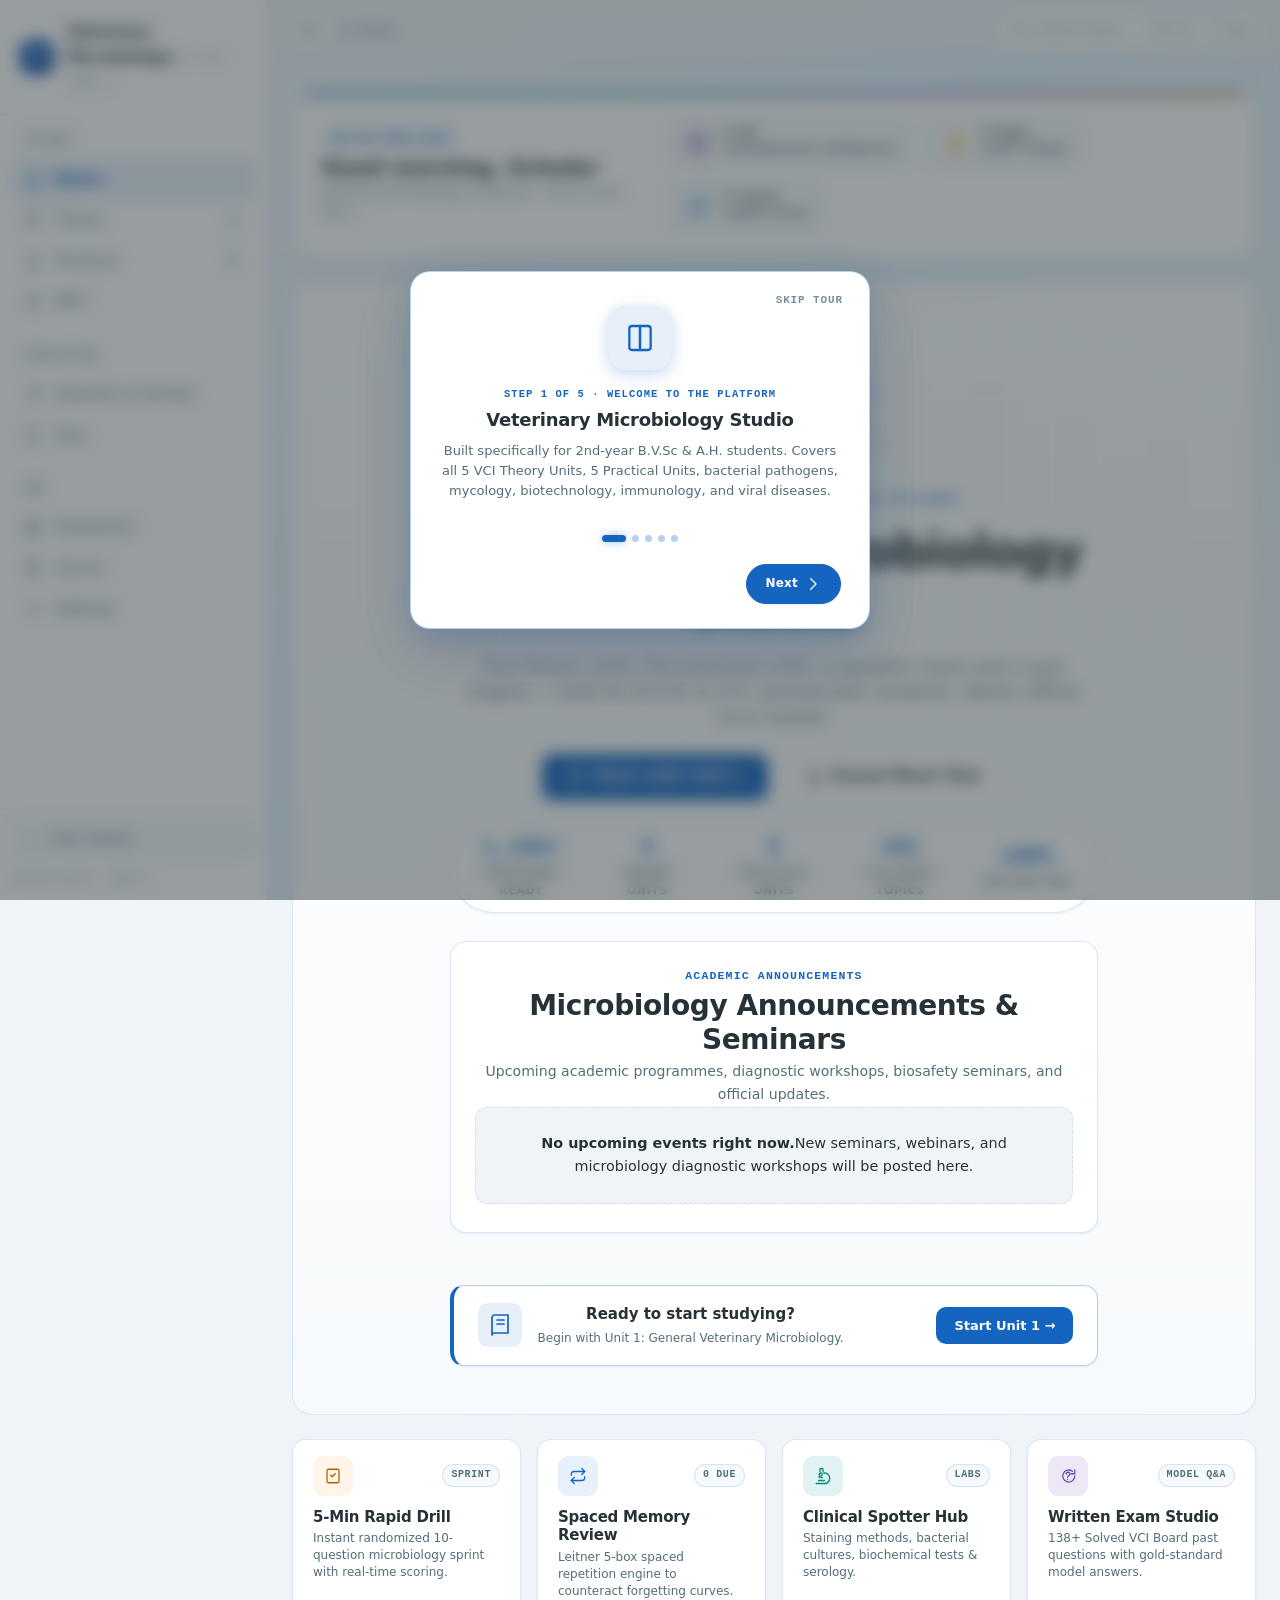
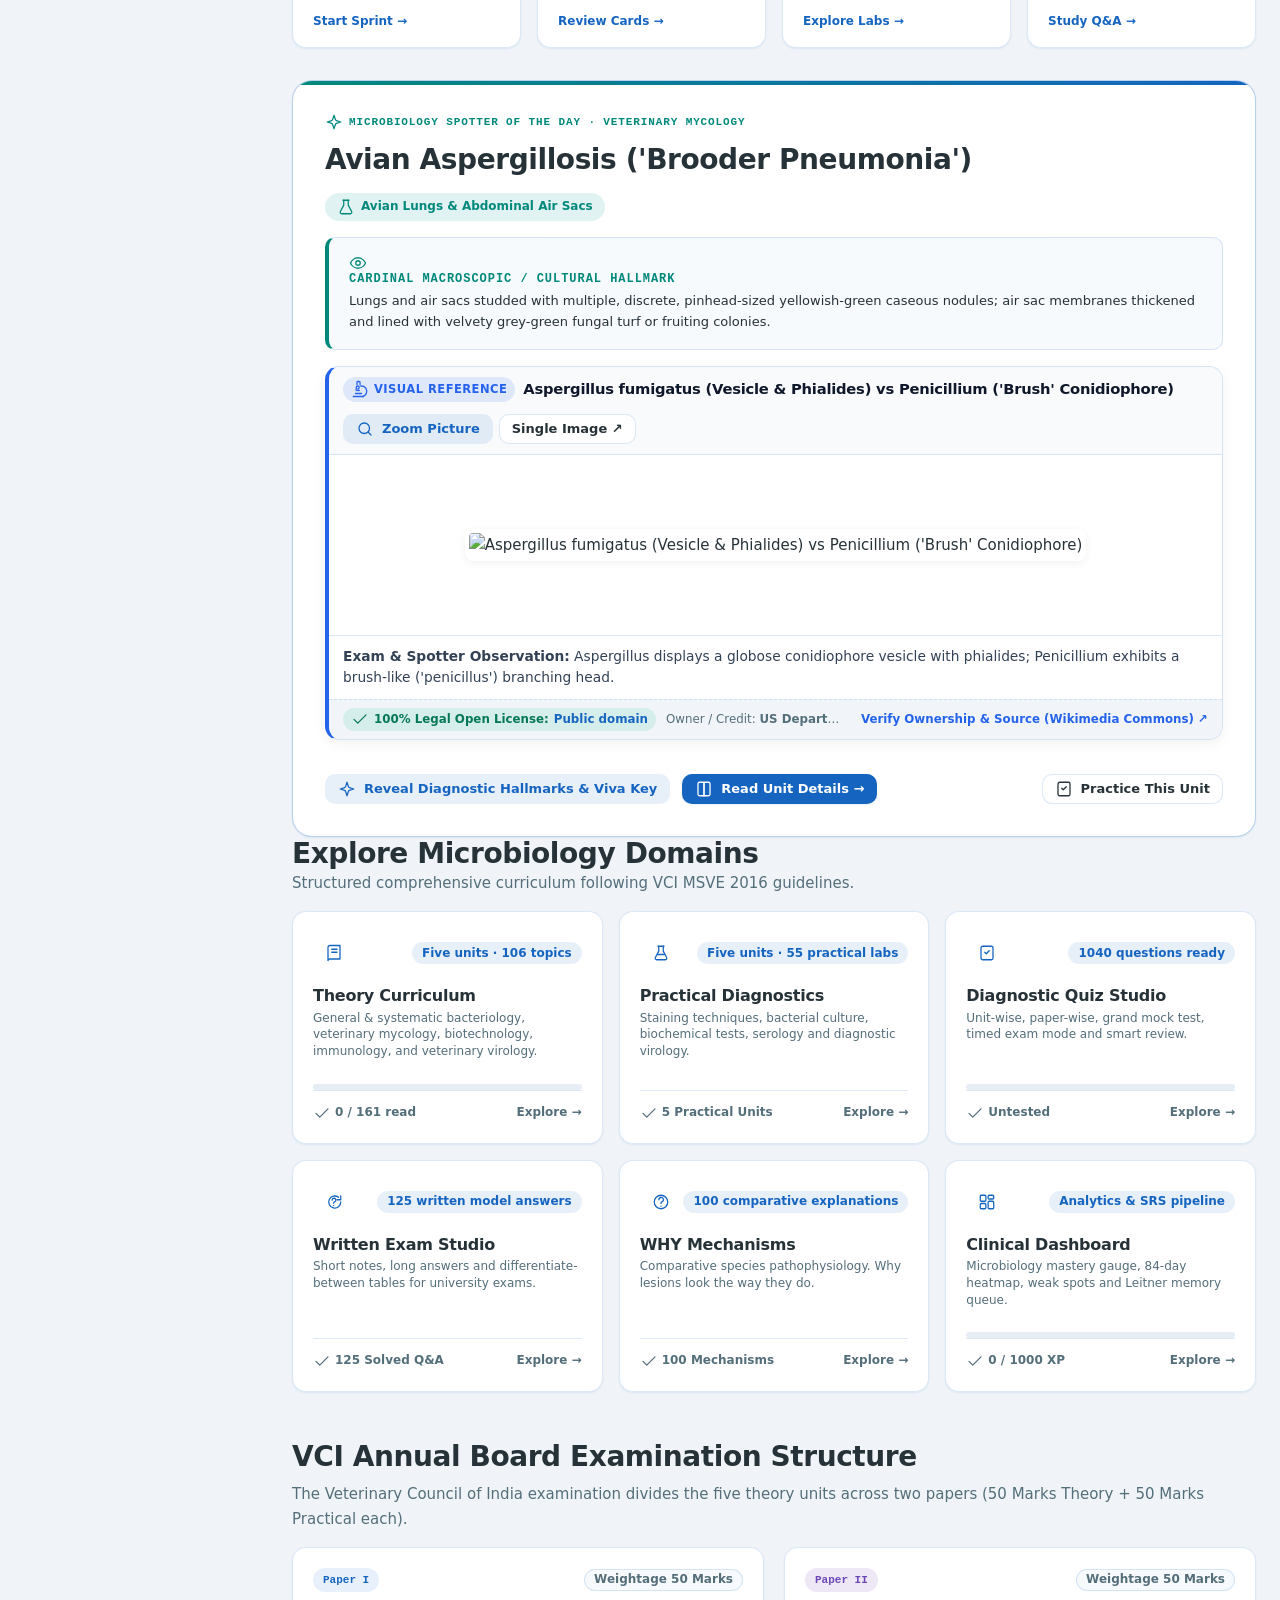
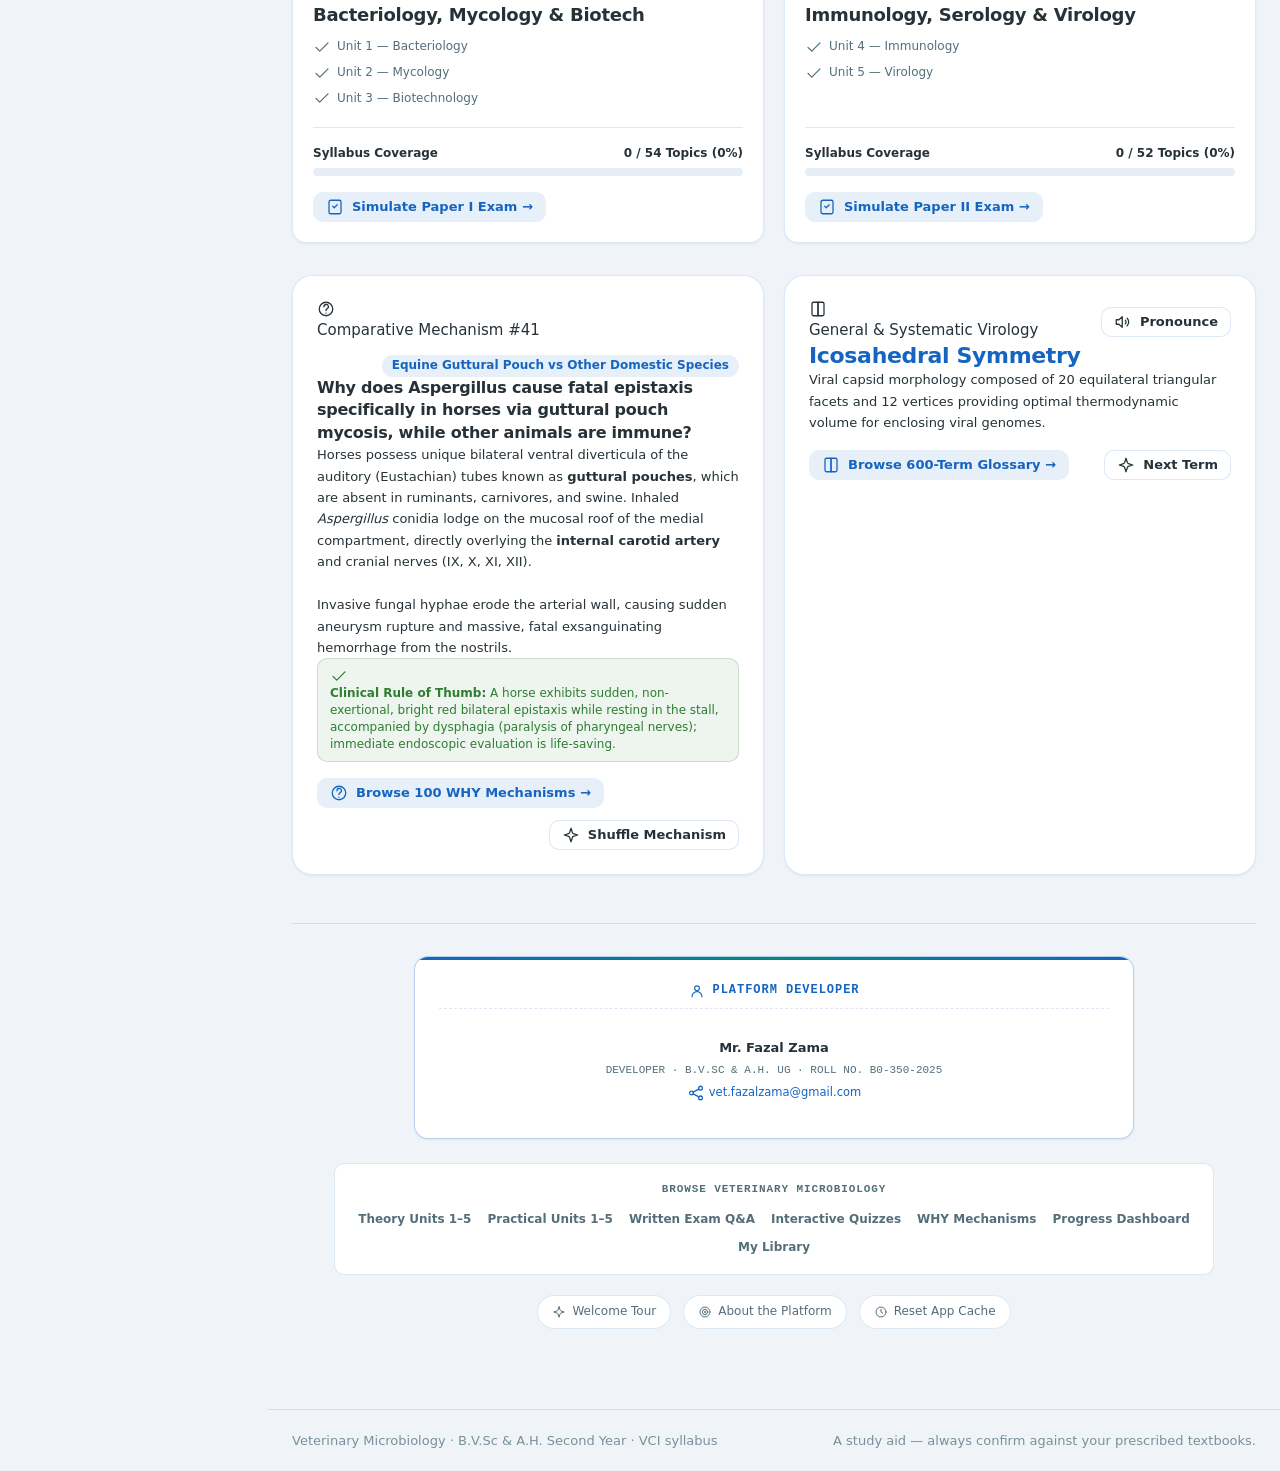
==== commit 3c04a92b: "feat: Implement zero-dependency Firebase Realtime DB REST + SSE sync with 6-digit PIN and 1-tap QR p" ====
--- a/index.html
+++ b/index.html
@@ -259,9 +259,7 @@
 <script src="data/events-data.js"></script>
 <script src="js/quiz-shuffle.js"></script>
 
-<!-- Google Firebase SDK (Official CDN) -->
-<script src="https://www.gstatic.com/firebasejs/10.8.0/firebase-app-compat.js"></script>
-<script src="https://www.gstatic.com/firebasejs/10.8.0/firebase-firestore-compat.js"></script>
+<!-- Cross-Device Cloud Sync Engine (Zero-dependency REST + SSE) -->
 <script src="js/sync.js"></script>
 <script src="js/store.js"></script>
 <script src="js/quiz.js"></script>
--- a/assets/css/sections.css
+++ b/assets/css/sections.css
@@ -5631,3 +5631,46 @@
   flex-wrap: nowrap;
   width: 100%;
 }
+
+
+/* ============================================================
+   Cross-Device Sync (Firebase Realtime Database REST + SSE)
+   ============================================================ */
+.sync-card {
+  border: 1.5px solid var(--accent);
+  background: color-mix(in srgb, var(--accent) 3%, var(--surface));
+  border-radius: var(--radius-lg, 16px);
+  position: relative;
+  overflow: hidden;
+}
+
+.sync-form-box {
+  background: var(--surface);
+  padding: 16px;
+  border-radius: 12px;
+  border: 1px solid var(--border);
+}
+
+.sync-qr-drawer {
+  background: var(--surface);
+  border: 1.5px dashed var(--accent);
+  border-radius: 14px;
+}
+
+.sync-guide-box {
+  background: var(--bg);
+  border: 1px solid var(--border);
+  border-radius: 10px;
+  padding: 10px 14px;
+}
+
+.sync-guide-box summary {
+  user-select: none;
+  outline: none;
+}
+
+.sync-guide-content {
+  border-top: 1px solid var(--border);
+  background: var(--surface);
+  border-radius: 8px;
+}
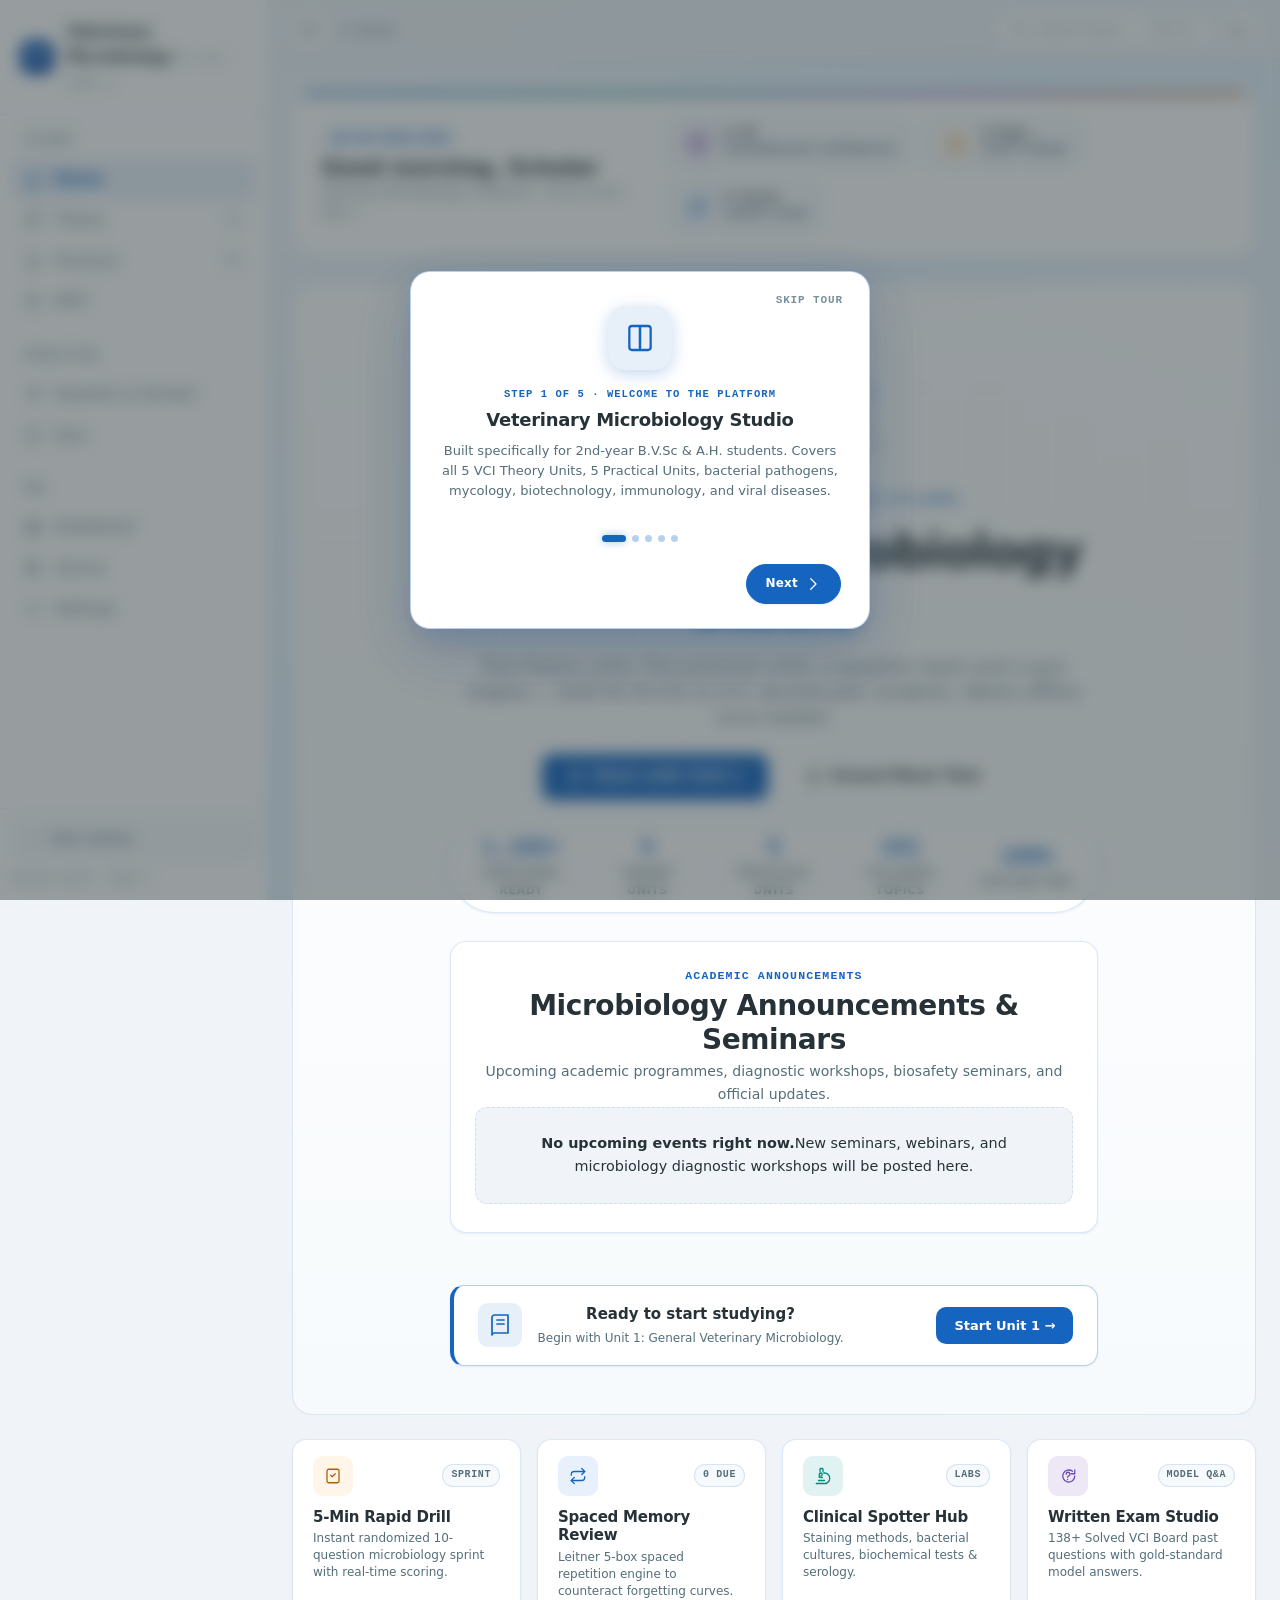
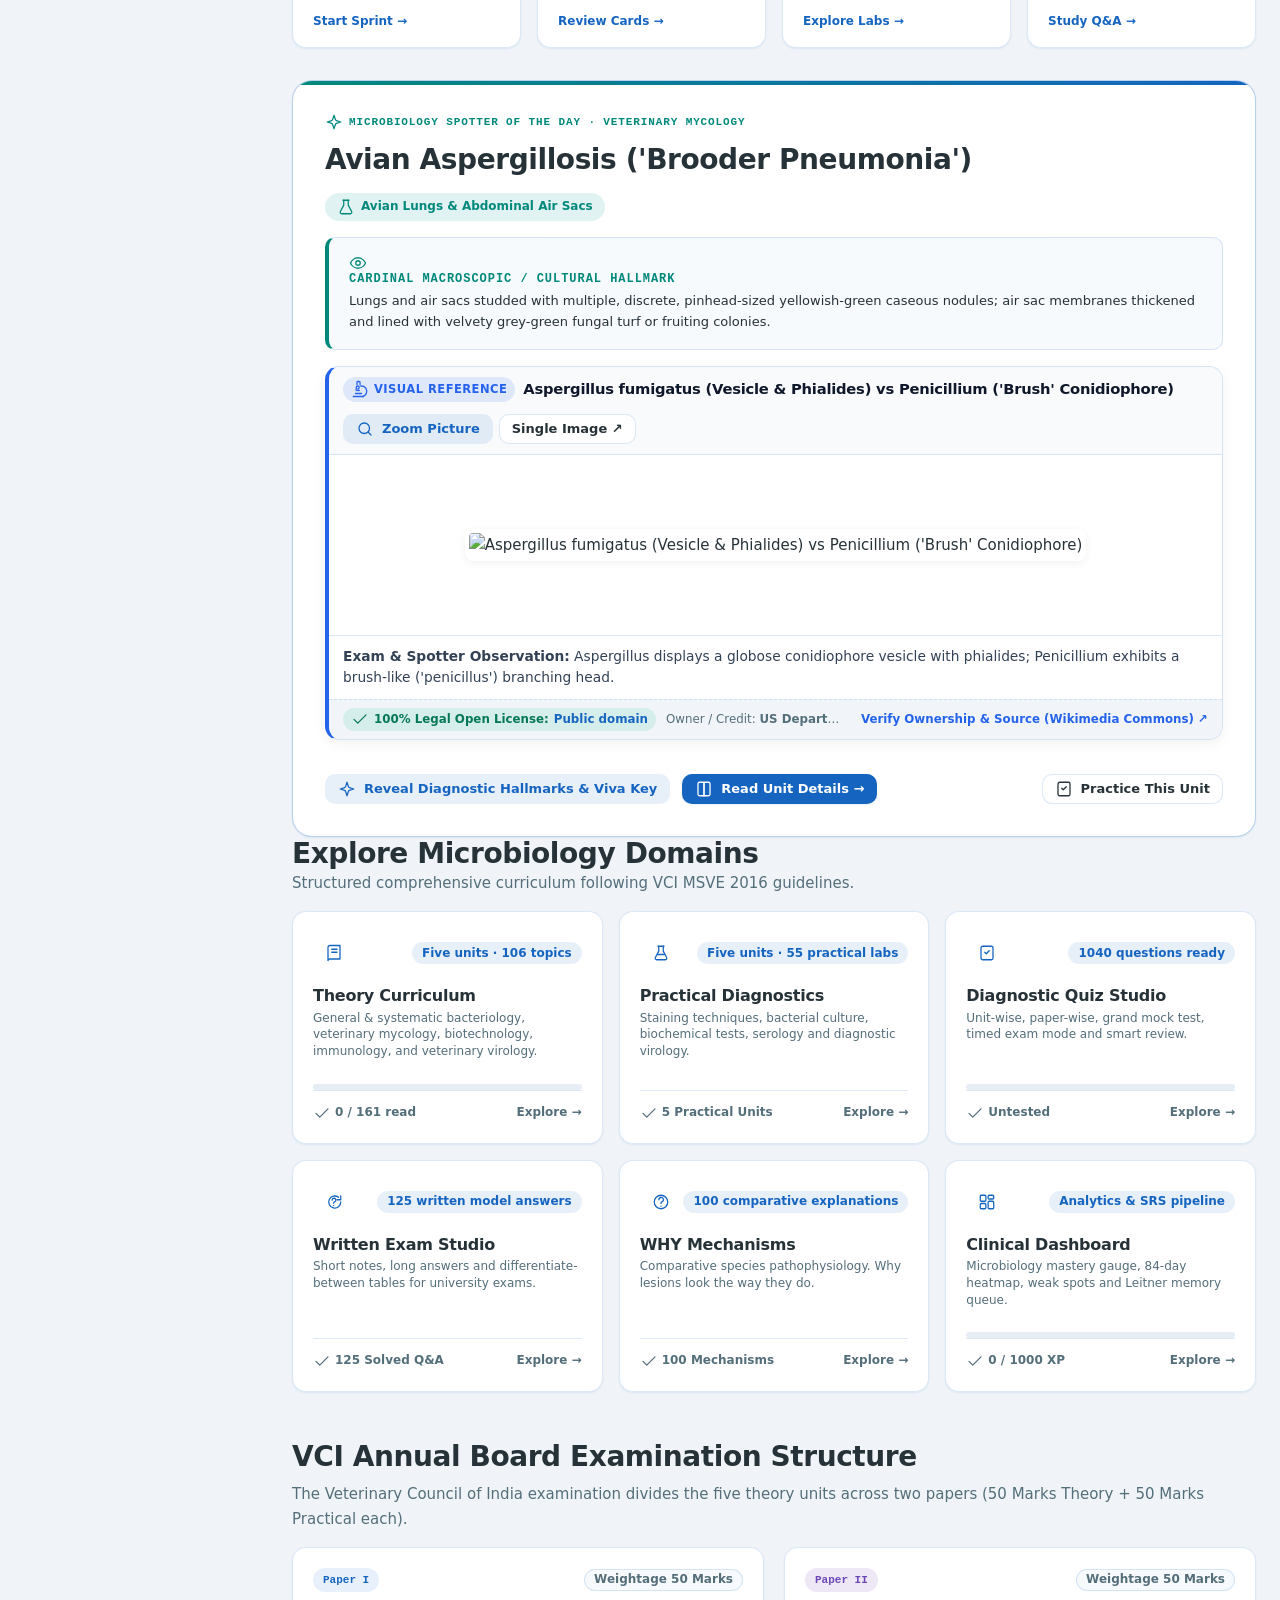
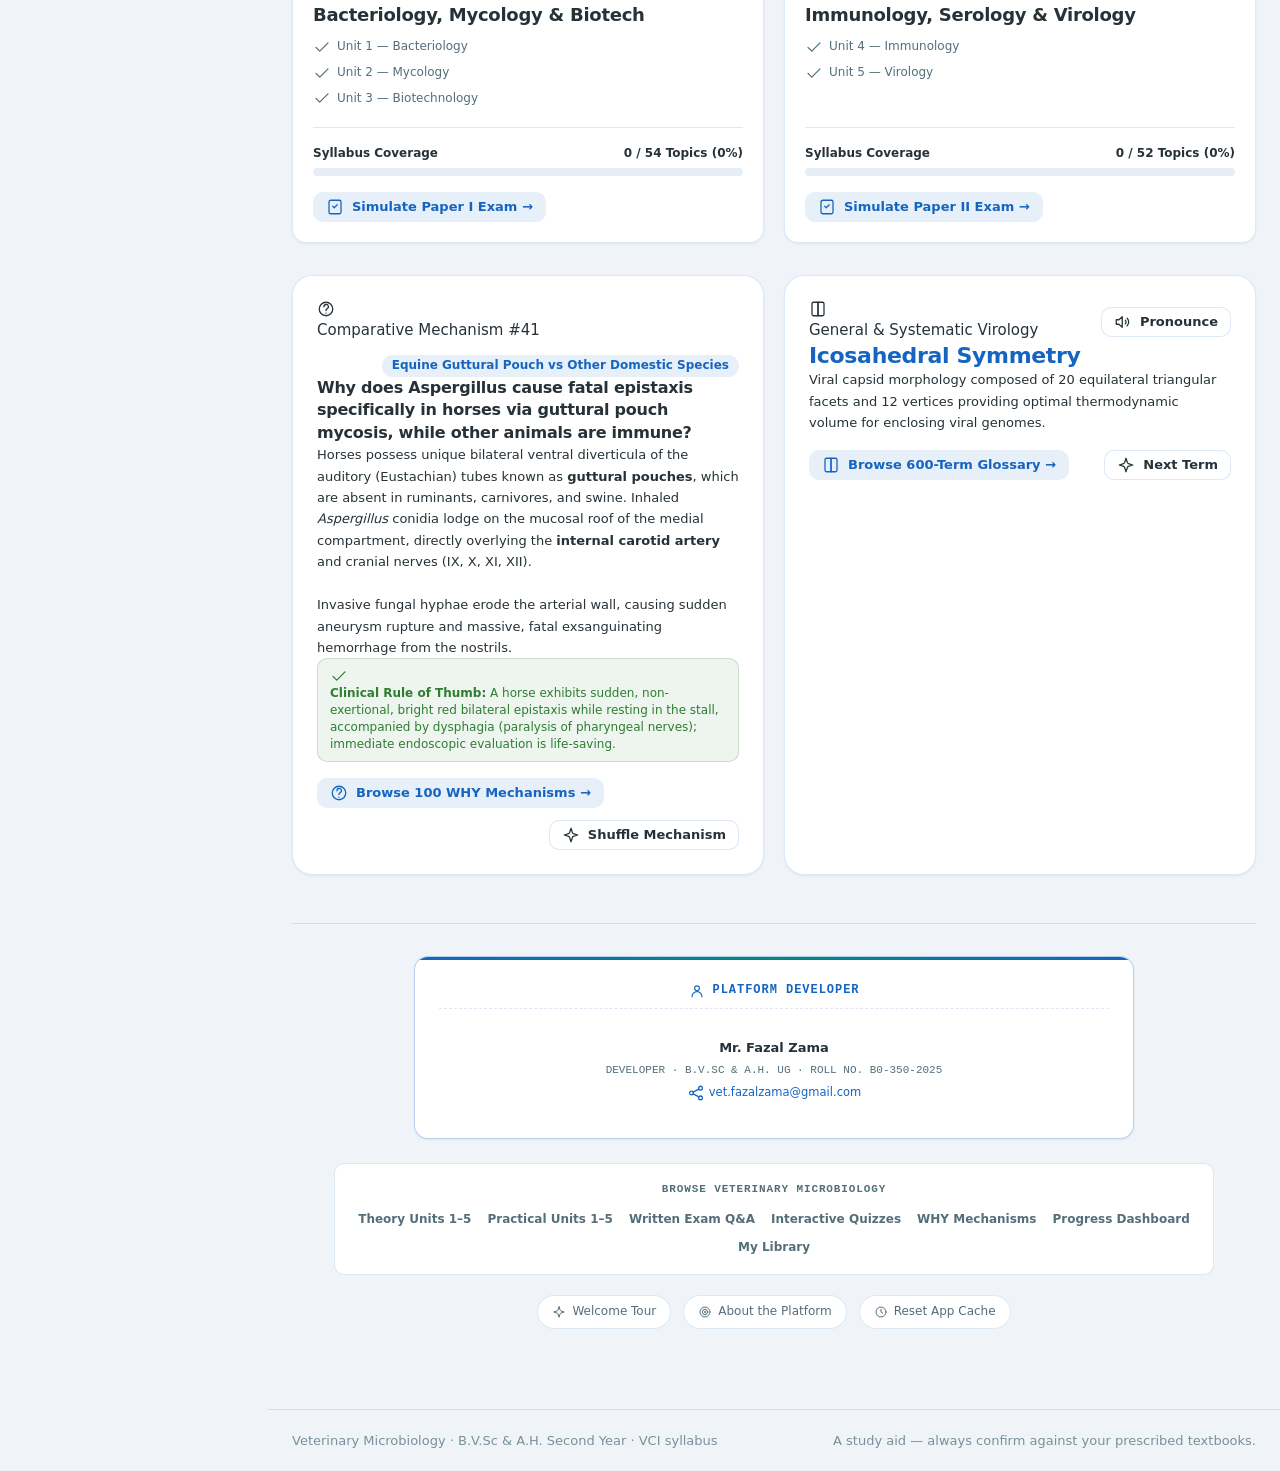
==== commit ee32c25f: "Add Edit/Type PIN keypad modal, editable QR modal PIN, and prevent input wipe" ====
--- a/index.html
+++ b/index.html
@@ -237,6 +237,46 @@
 </div>
 
 <div class="toast" id="toast" role="status" aria-live="polite"></div>
+
+<!-- ==================== UNIVERSAL PASTE & QUICK ENTRY MODAL ==================== -->
+<div class="sync-modal-overlay" id="sync-paste-modal" style="display:none;" onclick="if(event.target===this) app.closePasteModal()">
+  <div class="sync-modal-card" style="max-width:460px; text-align:left;" role="dialog" aria-modal="true" aria-label="Paste or Enter Details">
+    <button class="sync-modal-close" onclick="app.closePasteModal()" aria-label="Close">&times;</button>
+    <div style="display:flex; align-items:center; gap:10px; margin-bottom:6px;">
+      <span style="font-size:1.7rem;">📋</span>
+      <h3 style="margin:0; font-size:var(--fs-md);" id="sync-paste-modal-title">Paste or Enter Details</h3>
+    </div>
+    <p class="muted small mt-1" id="sync-paste-modal-desc">Press <b>Ctrl+V</b> (or long-press inside the box and tap <b>Paste</b>), or type directly below:</p>
+    <div class="mt-3">
+      <textarea id="sync-paste-modal-input" class="sync-input" rows="2" style="width:100%; font-family:var(--font-mono); resize:none;" placeholder="Paste or type here..." autocomplete="off" autocorrect="off" autocapitalize="off" spellcheck="false"></textarea>
+    </div>
+    <div id="sync-paste-keypad" style="display:none; margin-top:12px;">
+      <div class="small muted mb-2" style="font-weight:600;">🔢 Or tap digits directly on keypad:</div>
+      <div class="sync-keypad-grid">
+        <button type="button" class="btn btn--sm btn--soft sync-kp-btn" data-kp="1">1</button>
+        <button type="button" class="btn btn--sm btn--soft sync-kp-btn" data-kp="2">2</button>
+        <button type="button" class="btn btn--sm btn--soft sync-kp-btn" data-kp="3">3</button>
+        <button type="button" class="btn btn--sm btn--soft sync-kp-btn" data-kp="4">4</button>
+        <button type="button" class="btn btn--sm btn--soft sync-kp-btn" data-kp="5">5</button>
+        <button type="button" class="btn btn--sm btn--soft sync-kp-btn" data-kp="6">6</button>
+        <button type="button" class="btn btn--sm btn--soft sync-kp-btn" data-kp="7">7</button>
+        <button type="button" class="btn btn--sm btn--soft sync-kp-btn" data-kp="8">8</button>
+        <button type="button" class="btn btn--sm btn--soft sync-kp-btn" data-kp="9">9</button>
+        <button type="button" class="btn btn--sm btn--soft sync-kp-btn" data-kp="-">-</button>
+        <button type="button" class="btn btn--sm btn--soft sync-kp-btn" data-kp="0">0</button>
+        <button type="button" class="btn btn--sm btn--soft sync-kp-btn" data-kp="BACK">⌫</button>
+      </div>
+      <div class="mt-2 row" style="gap:8px;">
+        <button type="button" class="btn btn--sm btn--ghost" id="sync-kp-clear" style="flex:1;">Clear</button>
+        <button type="button" class="btn btn--sm btn--soft" id="sync-kp-random" style="flex:2;">🎲 Generate 6-Digit PIN</button>
+      </div>
+    </div>
+    <div class="mt-3 row" style="justify-content:flex-end; gap:8px;">
+      <button class="btn btn--sm btn--ghost" type="button" onclick="app.closePasteModal()">Cancel</button>
+      <button class="btn btn--sm btn--primary" type="button" id="sync-paste-modal-confirm">Apply &amp; Fill</button>
+    </div>
+  </div>
+</div>
 
 <!-- ==================== SCRIPTS ====================
      ORDER MATTERS.
--- a/assets/css/sections.css
+++ b/assets/css/sections.css
@@ -1303,7 +1303,7 @@
   padding: 0 38px 0 38px;
   border: 1px solid var(--border);
   border-radius: var(--r-md);
-  background: var(--bg);
+  background: #ffffff !important;
   font-size: var(--fs-sm);
   color: var(--text);
   transition: all var(--dur-fast) var(--ease);
@@ -1902,7 +1902,7 @@
   gap: 10px;
   padding: 8px 14px;
   border-radius: 10px;
-  background: var(--bg);
+  background: #ffffff !important;
   border: 1px solid var(--border);
   font-size: 13px;
   margin-top: 6px;
@@ -2226,7 +2226,7 @@
   display: flex;
   flex-direction: column;
   gap: 8px;
-  background: var(--bg);
+  background: #ffffff !important;
   border: 1px solid var(--border);
   border-radius: 10px;
   padding: 10px 12px;
@@ -2318,7 +2318,7 @@
   gap: 10px;
   padding: 8px 10px;
   border-radius: 8px;
-  background: var(--bg);
+  background: #ffffff !important;
   border: 1px solid var(--border);
   font-size: 13px;
 }
@@ -2413,7 +2413,7 @@
   gap: 12px;
   padding: 10px 12px;
   border-radius: 8px;
-  background: var(--bg);
+  background: #ffffff !important;
   border: 1px solid var(--border);
   transition: background 0.15s ease;
 }
@@ -2752,7 +2752,7 @@
   display: grid;
   place-items: center;
   border-radius: 8px;
-  background: var(--bg);
+  background: #ffffff !important;
   border: 1.5px solid var(--border);
   font-family: var(--font-mono, monospace);
   font-size: 13px;
@@ -4241,7 +4241,7 @@
   padding: 0 var(--s3) 0 34px;
   border: 1px solid var(--border);
   border-radius: var(--r-full);
-  background: var(--bg);
+  background: #ffffff !important;
   font-size: var(--fs-xs);
   color: var(--text);
   outline: none;
@@ -5412,7 +5412,7 @@
   display: grid;
   place-items: center;
   border-radius: 10px;
-  background: var(--bg);
+  background: #ffffff !important;
   border: 1px solid var(--border);
   transition: all 0.15s ease;
 }
@@ -5475,7 +5475,7 @@
 }
 
 .qz-config-box {
-  background: var(--bg);
+  background: #ffffff !important;
   border: 1px solid var(--border);
   border-radius: 12px;
   padding: 14px 16px;
@@ -5589,7 +5589,7 @@
 
 /* Exam Mode Box */
 .qz-exam-box {
-  background: var(--bg);
+  background: #ffffff !important;
   border: 1px solid var(--border);
   border-radius: 12px;
   padding: 14px 16px;
@@ -5637,11 +5637,12 @@
    Cross-Device Sync (Firebase Realtime Database REST + SSE)
    ============================================================ */
 .sync-card {
-  border: 1.5px solid var(--accent);
-  background: color-mix(in srgb, var(--accent) 3%, var(--surface));
+  border: 1px solid var(--border);
+  background: var(--surface);
   border-radius: var(--radius-lg, 16px);
   position: relative;
-  overflow: hidden;
+  outline: none !important;
+  box-shadow: none;
 }
 
 .sync-form-box {
@@ -5658,7 +5659,7 @@
 }
 
 .sync-guide-box {
-  background: var(--bg);
+  background: #ffffff !important;
   border: 1px solid var(--border);
   border-radius: 10px;
   padding: 10px 14px;
@@ -5674,3 +5675,79 @@
   background: var(--surface);
   border-radius: 8px;
 }
+
+
+.sync-input {
+  display: block;
+  width: 100%;
+  min-height: 48px;
+  padding: 12px 16px;
+  font-size: 15px;
+  line-height: 1.5;
+  font-family: var(--font-mono, monospace);
+  color: var(--text);
+  background: #ffffff !important;
+  border: 2px solid var(--border);
+  border-radius: 12px;
+  outline: none;
+  cursor: text;
+  pointer-events: auto !important;
+  user-select: text !important;
+  -webkit-user-select: text !important;
+  box-shadow: inset 0 1px 3px rgba(0, 0, 0, 0.05);
+  transition: border-color var(--dur-fast, 0.2s) ease, box-shadow var(--dur-fast, 0.2s) ease, background var(--dur-fast, 0.2s) ease;
+}
+
+.sync-input:focus {
+  border-color: var(--accent);
+  background: var(--surface);
+  box-shadow: 0 0 0 3.5px color-mix(in srgb, var(--accent) 25%, transparent);
+}
+
+.sync-input::placeholder {
+  color: var(--text-faint);
+  opacity: 0.7;
+}
+
+[data-theme="dark"] .sync-input {
+  background: color-mix(in srgb, var(--surface) 60%, black);
+  border-color: var(--border-strong, #334155);
+  color: #f8fafc;
+}
+
+[data-theme="dark"] .sync-input:focus {
+  background: var(--surface);
+  border-color: var(--accent);
+}
+
+
+.sync-action-btn {
+  min-height: 48px;
+  padding: 0 16px;
+  border: 1.5px solid var(--border);
+  background: var(--surface);
+  border-radius: 12px;
+  color: var(--text);
+  font-size: 13.5px;
+  display: inline-flex;
+  align-items: center;
+  justify-content: center;
+  gap: 6px;
+  cursor: pointer;
+  white-space: nowrap;
+  transition: all 0.2s ease;
+}
+
+.sync-action-btn:hover {
+  background: var(--accent-soft);
+  border-color: var(--accent);
+}
+
+.sync-modal-overlay { position: fixed; inset: 0; background: rgba(0, 0, 0, 0.6); backdrop-filter: blur(4px); z-index: 9999; display: flex; align-items: center; justify-content: center; padding: 16px; }
+.sync-modal-card { background: var(--surface); border: 1px solid var(--border); border-radius: 20px; max-width: 420px; width: 100%; padding: 24px; box-shadow: 0 20px 40px rgba(0, 0, 0, 0.25); position: relative; text-align: center; }
+.sync-modal-close { position: absolute; top: 12px; right: 14px; background: transparent; border: none; font-size: 1.5rem; color: var(--text-muted); cursor: pointer; line-height: 1; }
+.sync-keypad-grid { display: grid; grid-template-columns: repeat(3, 1fr); gap: 8px; }
+.sync-kp-btn { height: 40px !important; font-size: 1.05rem !important; font-weight: 800 !important; font-family: var(--font-mono, monospace) !important; border: 1px solid rgba(37, 99, 235, 0.25) !important; }
+.sync-action-btn:active {
+  transform: scale(0.97);
+}
